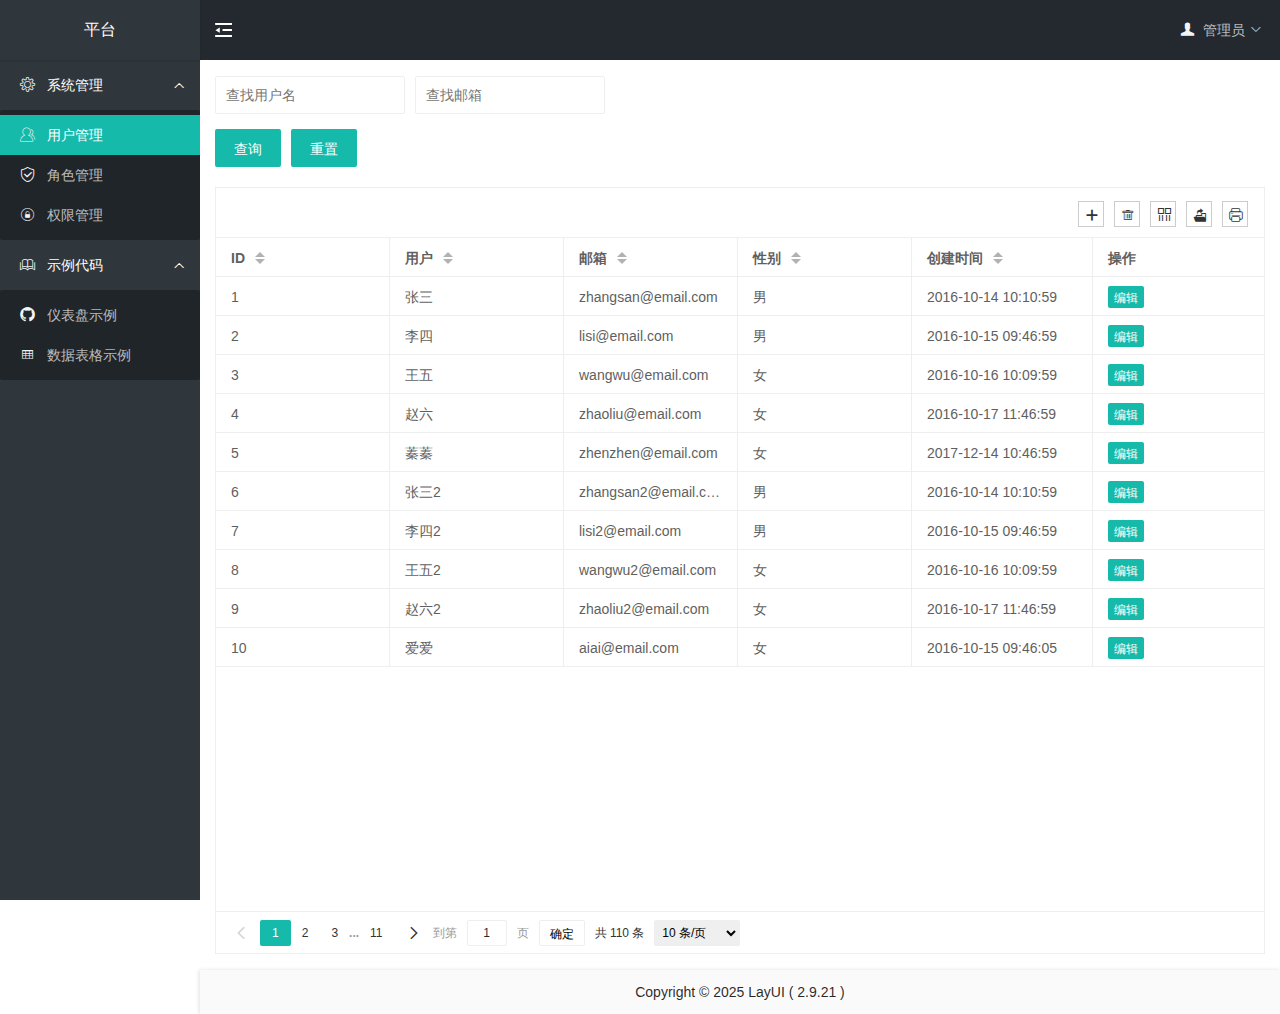
==== index.html @ a8558049 "new file:   .gitignore 	new file:   css/index.css 	new file:   data/datatable.json 	new file:   data" ====
<!DOCTYPE html>
<html lang="zh">

<head>
    <meta charset="utf-8" />
    <meta name="viewport" content="width=device-width, initial-scale=1" />
    <meta http-equiv="X-UA-Compatible" content="IE=edge,chrome=1" />
    <meta name="renderer" content="webkit" />
    <title>平台</title>

    <link href="lib/layui/css/layui.css" rel="stylesheet" />
    <script src="lib/layui/layui.js"></script>

    <!-- 让 IE8/9 支持媒体查询，从而兼容栅格 -->
    <!--[if lt IE 9]>
    <script src="lib/html5shiv.min.js"></script>
    <script src="lib/respond.min.js"></script>
    <![endif]-->

    <link href="css/index.css" rel="stylesheet" />
</head>

<body>
    <div class="layui-layout layui-layout-admin">
        <div class="layui-header">
            <div class="layui-logo layui-hide-xs layui-bg-black">平台</div>
            <ul class="layui-nav layui-layout-left">
                <li class="layui-nav-item layui-show-xs-inline-block css_cursor-pointer" lay-on="dom_leftMenuCollapse">
                    <i class="layui-icon layui-icon-shrink-right" style="font-size: large;" title="折叠菜单"></i>
                </li>
            </ul>
            <ul class="layui-nav layui-layout-right">
                <li class="layui-nav-item layui-hide layui-show-sm-inline-block">
                    <a href="javascript:;"><i class="layui-icon layui-icon-friends css_menu-icon"></i>管理员</a>
                    <dl class="layui-nav-child">
                        <dd><a href="#/logout">登出</a></dd>
                    </dl>
                </li>
            </ul>
        </div>

        <div class="layui-side layui-bg-black">
            <div class="layui-side-scroll">
                <ul class="layui-nav layui-nav-tree" lay-filter="dom_leftMenu">
                </ul>
            </div>
        </div>

        <div class="layui-body">
            <div class="css_body-content"></div>
            <div class="css_body-footer"></div>
        </div>
    </div>

    <script>
        layui.config({
            version: '3.0.0', // 用于更新模块缓存
            base: 'modules/' // 设定扩展模块的所在目录
        });

        layui.use('index');//使用index模块
    </script>
</body>

</html>
---- lib/layui/css/layui.css ----
blockquote,body,button,dd,div,dl,dt,form,h1,h2,h3,h4,h5,h6,input,li,ol,p,pre,td,textarea,th,ul{margin:0;padding:0;-webkit-tap-highlight-color:rgba(0,0,0,0)}a:active,a:hover{outline:0}img{display:inline-block;border:none;vertical-align:middle}li{list-style:none}table{border-collapse:collapse;border-spacing:0}h1,h2,h3,h4,h5,h6{font-weight:700}h5,h6{font-size:100%}button,input,select,textarea{font-size:100%}button,input,optgroup,option,select,textarea{font-family:inherit;font-size:inherit;font-style:inherit;font-weight:inherit;outline:0}pre{white-space:pre-wrap;white-space:-moz-pre-wrap;white-space:-pre-wrap;white-space:-o-pre-wrap;word-wrap:break-word}body{line-height:1.6;color:#333;color:rgba(0,0,0,.85);font:14px Helvetica Neue,Helvetica,PingFang SC,Tahoma,Arial,sans-serif}hr{height:0;line-height:0;margin:10px 0;padding:0;border:none;border-bottom:1px solid #eee;clear:both;overflow:hidden;background:0 0}a{color:#333;text-decoration:none}a:hover{color:#777}a cite{font-style:normal;*cursor:pointer}.layui-border-box,.layui-border-box *{box-sizing:border-box}.layui-box,.layui-box *{box-sizing:content-box}.layui-clear{clear:both;*zoom:1}.layui-clear:after{content:'\20';clear:both;*zoom:1;display:block;height:0}.layui-clear-space{word-spacing:-5px}.layui-inline{position:relative;display:inline-block;*display:inline;*zoom:1;vertical-align:middle}.layui-edge{position:relative;display:inline-block;vertical-align:middle;width:0;height:0;border-width:6px;border-style:dashed;border-color:transparent;overflow:hidden}.layui-edge-top{top:-4px;border-bottom-color:#999;border-bottom-style:solid}.layui-edge-right{border-left-color:#999;border-left-style:solid}.layui-edge-bottom{top:2px;border-top-color:#999;border-top-style:solid}.layui-edge-left{border-right-color:#999;border-right-style:solid}.layui-elip{text-overflow:ellipsis;overflow:hidden;white-space:nowrap}.layui-disabled,.layui-icon,.layui-unselect{-moz-user-select:none;-webkit-user-select:none;-ms-user-select:none}.layui-disabled,.layui-disabled:hover{color:#d2d2d2!important;cursor:not-allowed!important}.layui-circle{border-radius:100%}.layui-show{display:block!important}.layui-hide{display:none!important}.layui-show-v{visibility:visible!important}.layui-hide-v{visibility:hidden!important}@font-face{font-family:layui-icon;src:url(../font/iconfont.eot?v=282);src:url(../font/iconfont.eot?v=282#iefix) format('embedded-opentype'),url(../font/iconfont.woff2?v=282) format('woff2'),url(../font/iconfont.woff?v=282) format('woff'),url(../font/iconfont.ttf?v=282) format('truetype'),url(../font/iconfont.svg?v=282#layui-icon) format('svg')}.layui-icon{font-family:layui-icon!important;font-size:16px;font-style:normal;-webkit-font-smoothing:antialiased;-moz-osx-font-smoothing:grayscale}.layui-icon-leaf:before{content:"\e701"}.layui-icon-folder:before{content:"\eabe"}.layui-icon-folder-open:before{content:"\eac1"}.layui-icon-gitee:before{content:"\e69b"}.layui-icon-github:before{content:"\e6a7"}.layui-icon-disabled:before{content:"\e6cc"}.layui-icon-moon:before{content:"\e6c2"}.layui-icon-error:before{content:"\e693"}.layui-icon-success:before{content:"\e697"}.layui-icon-question:before{content:"\e699"}.layui-icon-lock:before{content:"\e69a"}.layui-icon-eye:before{content:"\e695"}.layui-icon-eye-invisible:before{content:"\e696"}.layui-icon-backspace:before{content:"\e694"}.layui-icon-tips-fill:before{content:"\eb2e"}.layui-icon-test:before{content:"\e692"}.layui-icon-clear:before{content:"\e788"}.layui-icon-heart-fill:before{content:"\e68f"}.layui-icon-light:before{content:"\e748"}.layui-icon-music:before{content:"\e690"}.layui-icon-time:before{content:"\e68d"}.layui-icon-ie:before{content:"\e7bb"}.layui-icon-firefox:before{content:"\e686"}.layui-icon-at:before{content:"\e687"}.layui-icon-bluetooth:before{content:"\e689"}.layui-icon-chrome:before{content:"\e68a"}.layui-icon-edge:before{content:"\e68b"}.layui-icon-heart:before{content:"\e68c"}.layui-icon-key:before{content:"\e683"}.layui-icon-android:before{content:"\e684"}.layui-icon-mike:before{content:"\e6dc"}.layui-icon-mute:before{content:"\e685"}.layui-icon-gift:before{content:"\e627"}.layui-icon-windows:before{content:"\e67f"}.layui-icon-ios:before{content:"\e680"}.layui-icon-logout:before{content:"\e682"}.layui-icon-wifi:before{content:"\e7e0"}.layui-icon-rss:before{content:"\e808"}.layui-icon-email:before{content:"\e618"}.layui-icon-reduce-circle:before{content:"\e616"}.layui-icon-transfer:before{content:"\e691"}.layui-icon-service:before{content:"\e626"}.layui-icon-addition:before{content:"\e624"}.layui-icon-subtraction:before{content:"\e67e"}.layui-icon-slider:before{content:"\e714"}.layui-icon-print:before{content:"\e66d"}.layui-icon-export:before{content:"\e67d"}.layui-icon-cols:before{content:"\e610"}.layui-icon-screen-full:before{content:"\e622"}.layui-icon-screen-restore:before{content:"\e758"}.layui-icon-rate-half:before{content:"\e6c9"}.layui-icon-rate-solid:before{content:"\e67a"}.layui-icon-rate:before{content:"\e67b"}.layui-icon-cellphone:before{content:"\e678"}.layui-icon-vercode:before{content:"\e679"}.layui-icon-login-weibo:before{content:"\e675"}.layui-icon-login-qq:before{content:"\e676"}.layui-icon-login-wechat:before{content:"\e677"}.layui-icon-username:before{content:"\e66f"}.layui-icon-password:before{content:"\e673"}.layui-icon-refresh-3:before{content:"\e9aa"}.layui-icon-auz:before{content:"\e672"}.layui-icon-shrink-right:before{content:"\e668"}.layui-icon-spread-left:before{content:"\e66b"}.layui-icon-snowflake:before{content:"\e6b1"}.layui-icon-tips:before{content:"\e702"}.layui-icon-note:before{content:"\e66e"}.layui-icon-senior:before{content:"\e674"}.layui-icon-refresh-1:before{content:"\e666"}.layui-icon-refresh:before{content:"\e669"}.layui-icon-flag:before{content:"\e66c"}.layui-icon-theme:before{content:"\e66a"}.layui-icon-notice:before{content:"\e667"}.layui-icon-console:before{content:"\e665"}.layui-icon-website:before{content:"\e7ae"}.layui-icon-face-surprised:before{content:"\e664"}.layui-icon-set:before{content:"\e716"}.layui-icon-template:before{content:"\e663"}.layui-icon-app:before{content:"\e653"}.layui-icon-template-1:before{content:"\e656"}.layui-icon-home:before{content:"\e68e"}.layui-icon-female:before{content:"\e661"}.layui-icon-male:before{content:"\e662"}.layui-icon-tread:before{content:"\e6c5"}.layui-icon-praise:before{content:"\e6c6"}.layui-icon-rmb:before{content:"\e65e"}.layui-icon-more:before{content:"\e65f"}.layui-icon-camera:before{content:"\e660"}.layui-icon-cart-simple:before{content:"\e698"}.layui-icon-face-cry:before{content:"\e69c"}.layui-icon-face-smile:before{content:"\e6af"}.layui-icon-survey:before{content:"\e6b2"}.layui-icon-read:before{content:"\e705"}.layui-icon-location:before{content:"\e715"}.layui-icon-dollar:before{content:"\e659"}.layui-icon-diamond:before{content:"\e735"}.layui-icon-return:before{content:"\e65c"}.layui-icon-camera-fill:before{content:"\e65d"}.layui-icon-fire:before{content:"\e756"}.layui-icon-more-vertical:before{content:"\e671"}.layui-icon-cart:before{content:"\e657"}.layui-icon-star-fill:before{content:"\e658"}.layui-icon-prev:before{content:"\e65a"}.layui-icon-next:before{content:"\e65b"}.layui-icon-upload:before{content:"\e67c"}.layui-icon-upload-drag:before{content:"\e681"}.layui-icon-user:before{content:"\e770"}.layui-icon-file-b:before{content:"\e655"}.layui-icon-component:before{content:"\e857"}.layui-icon-find-fill:before{content:"\e670"}.layui-icon-loading:before{content:"\e63d"}.layui-icon-loading-1:before{content:"\e63e"}.layui-icon-add-1:before{content:"\e654"}.layui-icon-pause:before{content:"\e651"}.layui-icon-play:before{content:"\e652"}.layui-icon-video:before{content:"\e6ed"}.layui-icon-headset:before{content:"\e6fc"}.layui-icon-voice:before{content:"\e688"}.layui-icon-speaker:before{content:"\e645"}.layui-icon-fonts-del:before{content:"\e64f"}.layui-icon-fonts-html:before{content:"\e64b"}.layui-icon-fonts-code:before{content:"\e64e"}.layui-icon-fonts-strong:before{content:"\e62b"}.layui-icon-unlink:before{content:"\e64d"}.layui-icon-picture:before{content:"\e64a"}.layui-icon-link:before{content:"\e64c"}.layui-icon-face-smile-b:before{content:"\e650"}.layui-icon-align-center:before{content:"\e647"}.layui-icon-align-right:before{content:"\e648"}.layui-icon-align-left:before{content:"\e649"}.layui-icon-fonts-u:before{content:"\e646"}.layui-icon-fonts-i:before{content:"\e644"}.layui-icon-tabs:before{content:"\e62a"}.layui-icon-circle:before{content:"\e63f"}.layui-icon-radio:before{content:"\e643"}.layui-icon-share:before{content:"\e641"}.layui-icon-edit:before{content:"\e642"}.layui-icon-delete:before{content:"\e640"}.layui-icon-engine:before{content:"\e628"}.layui-icon-chart-screen:before{content:"\e629"}.layui-icon-chart:before{content:"\e62c"}.layui-icon-table:before{content:"\e62d"}.layui-icon-tree:before{content:"\e62e"}.layui-icon-upload-circle:before{content:"\e62f"}.layui-icon-templeate-1:before{content:"\e630"}.layui-icon-util:before{content:"\e631"}.layui-icon-layouts:before{content:"\e632"}.layui-icon-prev-circle:before{content:"\e633"}.layui-icon-carousel:before{content:"\e634"}.layui-icon-code-circle:before{content:"\e635"}.layui-icon-water:before{content:"\e636"}.layui-icon-date:before{content:"\e637"}.layui-icon-layer:before{content:"\e638"}.layui-icon-fonts-clear:before{content:"\e639"}.layui-icon-dialogue:before{content:"\e63a"}.layui-icon-cellphone-fine:before{content:"\e63b"}.layui-icon-form:before{content:"\e63c"}.layui-icon-file:before{content:"\e621"}.layui-icon-triangle-r:before{content:"\e623"}.layui-icon-triangle-d:before{content:"\e625"}.layui-icon-set-sm:before{content:"\e620"}.layui-icon-add-circle:before{content:"\e61f"}.layui-icon-layim-download:before{content:"\e61e"}.layui-icon-layim-uploadfile:before{content:"\e61d"}.layui-icon-404:before{content:"\e61c"}.layui-icon-about:before{content:"\e60b"}.layui-icon-layim-theme:before{content:"\e61b"}.layui-icon-down:before{content:"\e61a"}.layui-icon-up:before{content:"\e619"}.layui-icon-circle-dot:before{content:"\e617"}.layui-icon-set-fill:before{content:"\e614"}.layui-icon-search:before{content:"\e615"}.layui-icon-friends:before{content:"\e612"}.layui-icon-group:before{content:"\e613"}.layui-icon-reply-fill:before{content:"\e611"}.layui-icon-menu-fill:before{content:"\e60f"}.layui-icon-face-smile-fine:before{content:"\e60c"}.layui-icon-picture-fine:before{content:"\e60d"}.layui-icon-log:before{content:"\e60e"}.layui-icon-list:before{content:"\e60a"}.layui-icon-release:before{content:"\e609"}.layui-icon-add-circle-fine:before{content:"\e608"}.layui-icon-ok:before{content:"\e605"}.layui-icon-help:before{content:"\e607"}.layui-icon-chat:before{content:"\e606"}.layui-icon-top:before{content:"\e604"}.layui-icon-right:before{content:"\e602"}.layui-icon-left:before{content:"\e603"}.layui-icon-star:before{content:"\e600"}.layui-icon-download-circle:before{content:"\e601"}.layui-icon-close:before{content:"\1006"}.layui-icon-close-fill:before{content:"\1007"}.layui-icon-ok-circle:before{content:"\1005"}.layui-main{position:relative;width:1160px;margin:0 auto}.layui-header{position:relative;z-index:1000;height:60px}.layui-header a:hover{transition:all .5s;-webkit-transition:all .5s}.layui-side{position:fixed;left:0;top:0;bottom:0;z-index:999;width:200px;overflow-x:hidden}.layui-side-scroll{position:relative;width:220px;height:100%;overflow-x:hidden}.layui-body{position:relative;left:200px;right:0;top:0;bottom:0;width:auto;box-sizing:border-box}.layui-layout-body{overflow-x:hidden}.layui-layout-admin .layui-header{position:fixed;top:0;left:0;right:0;background-color:#23292e}.layui-layout-admin .layui-side{top:60px;width:200px;overflow-x:hidden}.layui-layout-admin .layui-body{position:absolute;top:60px;padding-bottom:44px}.layui-layout-admin .layui-main{width:auto;margin:0 15px}.layui-layout-admin .layui-footer{position:fixed;left:200px;right:0;bottom:0;z-index:990;height:44px;line-height:44px;padding:0 15px;box-shadow:-1px 0 4px rgb(0 0 0 / 12%);background-color:#fafafa}.layui-layout-admin .layui-logo{position:absolute;left:0;top:0;width:200px;height:100%;line-height:60px;text-align:center;color:#16baaa;font-size:16px;box-shadow:0 1px 2px 0 rgb(0 0 0 / 15%)}.layui-layout-admin .layui-header .layui-nav{background:0 0}.layui-layout-left{position:absolute!important;left:200px;top:0}.layui-layout-right{position:absolute!important;right:0;top:0}.layui-container{position:relative;margin:0 auto;box-sizing:border-box}.layui-fluid{position:relative;margin:0 auto;padding:0 15px}.layui-row:after,.layui-row:before{content:"";display:block;clear:both}.layui-col-lg1,.layui-col-lg10,.layui-col-lg11,.layui-col-lg12,.layui-col-lg2,.layui-col-lg3,.layui-col-lg4,.layui-col-lg5,.layui-col-lg6,.layui-col-lg7,.layui-col-lg8,.layui-col-lg9,.layui-col-md1,.layui-col-md10,.layui-col-md11,.layui-col-md12,.layui-col-md2,.layui-col-md3,.layui-col-md4,.layui-col-md5,.layui-col-md6,.layui-col-md7,.layui-col-md8,.layui-col-md9,.layui-col-sm1,.layui-col-sm10,.layui-col-sm11,.layui-col-sm12,.layui-col-sm2,.layui-col-sm3,.layui-col-sm4,.layui-col-sm5,.layui-col-sm6,.layui-col-sm7,.layui-col-sm8,.layui-col-sm9,.layui-col-xl1,.layui-col-xl10,.layui-col-xl11,.layui-col-xl12,.layui-col-xl2,.layui-col-xl3,.layui-col-xl4,.layui-col-xl5,.layui-col-xl6,.layui-col-xl7,.layui-col-xl8,.layui-col-xl9,.layui-col-xs1,.layui-col-xs10,.layui-col-xs11,.layui-col-xs12,.layui-col-xs2,.layui-col-xs3,.layui-col-xs4,.layui-col-xs5,.layui-col-xs6,.layui-col-xs7,.layui-col-xs8,.layui-col-xs9{position:relative;display:block;box-sizing:border-box}.layui-col-xs1,.layui-col-xs10,.layui-col-xs11,.layui-col-xs12,.layui-col-xs2,.layui-col-xs3,.layui-col-xs4,.layui-col-xs5,.layui-col-xs6,.layui-col-xs7,.layui-col-xs8,.layui-col-xs9{float:left}.layui-col-xs1{width:8.33333333%}.layui-col-xs2{width:16.66666667%}.layui-col-xs3{width:25%}.layui-col-xs4{width:33.33333333%}.layui-col-xs5{width:41.66666667%}.layui-col-xs6{width:50%}.layui-col-xs7{width:58.33333333%}.layui-col-xs8{width:66.66666667%}.layui-col-xs9{width:75%}.layui-col-xs10{width:83.33333333%}.layui-col-xs11{width:91.66666667%}.layui-col-xs12{width:100%}.layui-col-xs-offset1{margin-left:8.33333333%}.layui-col-xs-offset2{margin-left:16.66666667%}.layui-col-xs-offset3{margin-left:25%}.layui-col-xs-offset4{margin-left:33.33333333%}.layui-col-xs-offset5{margin-left:41.66666667%}.layui-col-xs-offset6{margin-left:50%}.layui-col-xs-offset7{margin-left:58.33333333%}.layui-col-xs-offset8{margin-left:66.66666667%}.layui-col-xs-offset9{margin-left:75%}.layui-col-xs-offset10{margin-left:83.33333333%}.layui-col-xs-offset11{margin-left:91.66666667%}.layui-col-xs-offset12{margin-left:100%}@media screen and (max-width:767.98px){.layui-container{padding:0 15px}.layui-hide-xs{display:none!important}.layui-show-xs-block{display:block!important}.layui-show-xs-inline{display:inline!important}.layui-show-xs-inline-block{display:inline-block!important}}@media screen and (min-width:768px){.layui-container{width:720px}.layui-hide-sm{display:none!important}.layui-show-sm-block{display:block!important}.layui-show-sm-inline{display:inline!important}.layui-show-sm-inline-block{display:inline-block!important}.layui-col-sm1,.layui-col-sm10,.layui-col-sm11,.layui-col-sm12,.layui-col-sm2,.layui-col-sm3,.layui-col-sm4,.layui-col-sm5,.layui-col-sm6,.layui-col-sm7,.layui-col-sm8,.layui-col-sm9{float:left}.layui-col-sm1{width:8.33333333%}.layui-col-sm2{width:16.66666667%}.layui-col-sm3{width:25%}.layui-col-sm4{width:33.33333333%}.layui-col-sm5{width:41.66666667%}.layui-col-sm6{width:50%}.layui-col-sm7{width:58.33333333%}.layui-col-sm8{width:66.66666667%}.layui-col-sm9{width:75%}.layui-col-sm10{width:83.33333333%}.layui-col-sm11{width:91.66666667%}.layui-col-sm12{width:100%}.layui-col-sm-offset1{margin-left:8.33333333%}.layui-col-sm-offset2{margin-left:16.66666667%}.layui-col-sm-offset3{margin-left:25%}.layui-col-sm-offset4{margin-left:33.33333333%}.layui-col-sm-offset5{margin-left:41.66666667%}.layui-col-sm-offset6{margin-left:50%}.layui-col-sm-offset7{margin-left:58.33333333%}.layui-col-sm-offset8{margin-left:66.66666667%}.layui-col-sm-offset9{margin-left:75%}.layui-col-sm-offset10{margin-left:83.33333333%}.layui-col-sm-offset11{margin-left:91.66666667%}.layui-col-sm-offset12{margin-left:100%}}@media screen and (min-width:992px){.layui-container{width:960px}.layui-hide-md{display:none!important}.layui-show-md-block{display:block!important}.layui-show-md-inline{display:inline!important}.layui-show-md-inline-block{display:inline-block!important}.layui-col-md1,.layui-col-md10,.layui-col-md11,.layui-col-md12,.layui-col-md2,.layui-col-md3,.layui-col-md4,.layui-col-md5,.layui-col-md6,.layui-col-md7,.layui-col-md8,.layui-col-md9{float:left}.layui-col-md1{width:8.33333333%}.layui-col-md2{width:16.66666667%}.layui-col-md3{width:25%}.layui-col-md4{width:33.33333333%}.layui-col-md5{width:41.66666667%}.layui-col-md6{width:50%}.layui-col-md7{width:58.33333333%}.layui-col-md8{width:66.66666667%}.layui-col-md9{width:75%}.layui-col-md10{width:83.33333333%}.layui-col-md11{width:91.66666667%}.layui-col-md12{width:100%}.layui-col-md-offset1{margin-left:8.33333333%}.layui-col-md-offset2{margin-left:16.66666667%}.layui-col-md-offset3{margin-left:25%}.layui-col-md-offset4{margin-left:33.33333333%}.layui-col-md-offset5{margin-left:41.66666667%}.layui-col-md-offset6{margin-left:50%}.layui-col-md-offset7{margin-left:58.33333333%}.layui-col-md-offset8{margin-left:66.66666667%}.layui-col-md-offset9{margin-left:75%}.layui-col-md-offset10{margin-left:83.33333333%}.layui-col-md-offset11{margin-left:91.66666667%}.layui-col-md-offset12{margin-left:100%}}@media screen and (min-width:1200px){.layui-container{width:1150px}.layui-hide-lg{display:none!important}.layui-show-lg-block{display:block!important}.layui-show-lg-inline{display:inline!important}.layui-show-lg-inline-block{display:inline-block!important}.layui-col-lg1,.layui-col-lg10,.layui-col-lg11,.layui-col-lg12,.layui-col-lg2,.layui-col-lg3,.layui-col-lg4,.layui-col-lg5,.layui-col-lg6,.layui-col-lg7,.layui-col-lg8,.layui-col-lg9{float:left}.layui-col-lg1{width:8.33333333%}.layui-col-lg2{width:16.66666667%}.layui-col-lg3{width:25%}.layui-col-lg4{width:33.33333333%}.layui-col-lg5{width:41.66666667%}.layui-col-lg6{width:50%}.layui-col-lg7{width:58.33333333%}.layui-col-lg8{width:66.66666667%}.layui-col-lg9{width:75%}.layui-col-lg10{width:83.33333333%}.layui-col-lg11{width:91.66666667%}.layui-col-lg12{width:100%}.layui-col-lg-offset1{margin-left:8.33333333%}.layui-col-lg-offset2{margin-left:16.66666667%}.layui-col-lg-offset3{margin-left:25%}.layui-col-lg-offset4{margin-left:33.33333333%}.layui-col-lg-offset5{margin-left:41.66666667%}.layui-col-lg-offset6{margin-left:50%}.layui-col-lg-offset7{margin-left:58.33333333%}.layui-col-lg-offset8{margin-left:66.66666667%}.layui-col-lg-offset9{margin-left:75%}.layui-col-lg-offset10{margin-left:83.33333333%}.layui-col-lg-offset11{margin-left:91.66666667%}.layui-col-lg-offset12{margin-left:100%}}@media screen and (min-width:1400px){.layui-container{width:1330px}.layui-hide-xl{display:none!important}.layui-show-xl-block{display:block!important}.layui-show-xl-inline{display:inline!important}.layui-show-xl-inline-block{display:inline-block!important}.layui-col-xl1,.layui-col-xl10,.layui-col-xl11,.layui-col-xl12,.layui-col-xl2,.layui-col-xl3,.layui-col-xl4,.layui-col-xl5,.layui-col-xl6,.layui-col-xl7,.layui-col-xl8,.layui-col-xl9{float:left}.layui-col-xl1{width:8.33333333%}.layui-col-xl2{width:16.66666667%}.layui-col-xl3{width:25%}.layui-col-xl4{width:33.33333333%}.layui-col-xl5{width:41.66666667%}.layui-col-xl6{width:50%}.layui-col-xl7{width:58.33333333%}.layui-col-xl8{width:66.66666667%}.layui-col-xl9{width:75%}.layui-col-xl10{width:83.33333333%}.layui-col-xl11{width:91.66666667%}.layui-col-xl12{width:100%}.layui-col-xl-offset1{margin-left:8.33333333%}.layui-col-xl-offset2{margin-left:16.66666667%}.layui-col-xl-offset3{margin-left:25%}.layui-col-xl-offset4{margin-left:33.33333333%}.layui-col-xl-offset5{margin-left:41.66666667%}.layui-col-xl-offset6{margin-left:50%}.layui-col-xl-offset7{margin-left:58.33333333%}.layui-col-xl-offset8{margin-left:66.66666667%}.layui-col-xl-offset9{margin-left:75%}.layui-col-xl-offset10{margin-left:83.33333333%}.layui-col-xl-offset11{margin-left:91.66666667%}.layui-col-xl-offset12{margin-left:100%}}.layui-col-space1{margin:-.5px}.layui-col-space1>*{padding:.5px}.layui-col-space2{margin:-1px}.layui-col-space2>*{padding:1px}.layui-col-space4{margin:-2px}.layui-col-space4>*{padding:2px}.layui-col-space5{margin:-2.5px}.layui-col-space5>*{padding:2.5px}.layui-col-space6{margin:-3px}.layui-col-space6>*{padding:3px}.layui-col-space8{margin:-4px}.layui-col-space8>*{padding:4px}.layui-col-space10{margin:-5px}.layui-col-space10>*{padding:5px}.layui-col-space12{margin:-6px}.layui-col-space12>*{padding:6px}.layui-col-space14{margin:-7px}.layui-col-space14>*{padding:7px}.layui-col-space15{margin:-7.5px}.layui-col-space15>*{padding:7.5px}.layui-col-space16{margin:-8px}.layui-col-space16>*{padding:8px}.layui-col-space18{margin:-9px}.layui-col-space18>*{padding:9px}.layui-col-space20{margin:-10px}.layui-col-space20>*{padding:10px}.layui-col-space22{margin:-11px}.layui-col-space22>*{padding:11px}.layui-col-space24{margin:-12px}.layui-col-space24>*{padding:12px}.layui-col-space25{margin:-12.5px}.layui-col-space25>*{padding:12.5px}.layui-col-space26{margin:-13px}.layui-col-space26>*{padding:13px}.layui-col-space28{margin:-14px}.layui-col-space28>*{padding:14px}.layui-col-space30{margin:-15px}.layui-col-space30>*{padding:15px}.layui-col-space32{margin:-16px}.layui-col-space32>*{padding:16px}.layui-padding-1{padding:4px!important}.layui-padding-2{padding:8px!important}.layui-padding-3{padding:16px!important}.layui-padding-4{padding:32px!important}.layui-padding-5{padding:48px!important}.layui-margin-1{margin:4px!important}.layui-margin-2{margin:8px!important}.layui-margin-3{margin:16px!important}.layui-margin-4{margin:32px!important}.layui-margin-5{margin:48px!important}.layui-btn,.layui-input,.layui-select,.layui-textarea,.layui-upload-button{outline:0;-webkit-appearance:none;transition:all .3s;-webkit-transition:all .3s;box-sizing:border-box}.layui-elem-quote{margin-bottom:10px;padding:15px;line-height:1.8;border-left:5px solid #16b777;border-radius:0 2px 2px 0;background-color:#fafafa}.layui-quote-nm{border-style:solid;border-width:1px;border-left-width:5px;background:0 0}.layui-elem-field{margin-bottom:10px;padding:0;border-width:1px;border-style:solid}.layui-elem-field legend{margin-left:20px;padding:0 10px;font-size:20px}.layui-field-title{margin:16px 0;border-width:0;border-top-width:1px}.layui-field-box{padding:15px}.layui-field-title .layui-field-box{padding:10px 0}.layui-progress{position:relative;height:6px;border-radius:20px;background-color:#eee}.layui-progress-bar{position:absolute;left:0;top:0;width:0;max-width:100%;height:6px;border-radius:20px;text-align:right;background-color:#16b777;transition:all .3s;-webkit-transition:all .3s}.layui-progress-big,.layui-progress-big .layui-progress-bar{height:18px;line-height:18px}.layui-progress-text{position:relative;top:-20px;line-height:18px;font-size:12px;color:#5f5f5f}.layui-progress-big .layui-progress-text{position:static;padding:0 10px;color:#fff}.layui-collapse{border-width:1px;border-style:solid;border-radius:2px}.layui-colla-content,.layui-colla-item{border-top-width:1px;border-top-style:solid}.layui-colla-item:first-child{border-top:none}.layui-colla-title{position:relative;height:42px;line-height:42px;padding:0 15px 0 35px;color:#333;background-color:#fafafa;cursor:pointer;font-size:14px;overflow:hidden}.layui-colla-content{display:none;padding:10px 15px;line-height:1.6;color:#5f5f5f}.layui-colla-icon{position:absolute;left:15px;top:0;font-size:14px}.layui-card{margin-bottom:15px;border-radius:2px;background-color:#fff;box-shadow:0 1px 2px 0 rgba(0,0,0,.05)}.layui-card:last-child{margin-bottom:0}.layui-card-header{position:relative;height:42px;line-height:42px;padding:0 15px;border-bottom:1px solid #f8f8f8;color:#333;border-radius:2px 2px 0 0;font-size:14px}.layui-card-body{position:relative;padding:10px 15px;line-height:24px}.layui-card-body[pad15]{padding:15px}.layui-card-body[pad20]{padding:20px}.layui-card-body .layui-table{margin:5px 0}.layui-card .layui-tab{margin:0}.layui-panel{position:relative;border-width:1px;border-style:solid;border-radius:2px;box-shadow:1px 1px 4px rgb(0 0 0 / 8%);background-color:#fff;color:#5f5f5f}.layui-panel-window{position:relative;padding:15px;border-radius:0;border-top:5px solid #eee;background-color:#fff}.layui-auxiliar-moving{position:fixed;left:0;right:0;top:0;bottom:0;width:100%;height:100%;background:0 0;z-index:9999999999;-moz-user-select:none;-webkit-user-select:none;-ms-user-select:none;user-select:none}.layui-scrollbar-hide{overflow:hidden!important}.layui-bg-red{background-color:#ff5722!important;color:#fff!important}.layui-bg-orange{background-color:#ffb800!important;color:#fff!important}.layui-bg-green{background-color:#16baaa!important;color:#fff!important}.layui-bg-cyan{background-color:#2f4056!important;color:#fff!important}.layui-bg-blue{background-color:#1e9fff!important;color:#fff!important}.layui-bg-purple{background-color:#a233c6!important;color:#fff!important}.layui-bg-black{background-color:#2f363c!important;color:#fff!important}.layui-bg-gray{background-color:#fafafa!important;color:#5f5f5f!important}.layui-badge-rim,.layui-border,.layui-colla-content,.layui-colla-item,.layui-collapse,.layui-elem-field,.layui-form-pane .layui-form-item[pane],.layui-form-pane .layui-form-label,.layui-input,.layui-input-split,.layui-panel,.layui-quote-nm,.layui-select,.layui-tab-bar,.layui-tab-card,.layui-tab-title,.layui-tab-title .layui-this:after,.layui-textarea{border-color:#eee}.layui-border{border-width:1px;border-style:solid;color:#5f5f5f!important}.layui-border-red{border-width:1px;border-style:solid;border-color:#ff5722!important;color:#ff5722!important}.layui-border-orange{border-width:1px;border-style:solid;border-color:#ffb800!important;color:#ffb800!important}.layui-border-green{border-width:1px;border-style:solid;border-color:#16baaa!important;color:#16baaa!important}.layui-border-cyan{border-width:1px;border-style:solid;border-color:#2f4056!important;color:#2f4056!important}.layui-border-blue{border-width:1px;border-style:solid;border-color:#1e9fff!important;color:#1e9fff!important}.layui-border-purple{border-width:1px;border-style:solid;border-color:#a233c6!important;color:#a233c6!important}.layui-border-black{border-width:1px;border-style:solid;border-color:#2f363c!important;color:#2f363c!important}hr.layui-border-black,hr.layui-border-blue,hr.layui-border-cyan,hr.layui-border-green,hr.layui-border-orange,hr.layui-border-purple,hr.layui-border-red{border-width:0 0 1px}.layui-timeline-item:before{background-color:#eee}.layui-text{line-height:1.8;font-size:14px}.layui-text h1{margin:32px 0;font-size:32px}.layui-text h2{margin:24px 0;font-size:24px}.layui-text h3{margin:16px 0;font-size:18px}.layui-text h4{margin:11px 0;font-size:16px}.layui-text h5{margin:11px 0;font-size:14px}.layui-text h6{margin:11px 0;font-size:13px}.layui-text ol,.layui-text ul{padding-left:15px}.layui-text ul li{margin-top:5px;list-style-type:disc}.layui-text ol li{margin-top:5px;list-style-type:decimal}.layui-text-em,.layui-word-aux{color:#999!important;padding-left:5px!important;padding-right:5px!important}.layui-text p{margin:15px 0}.layui-text p:first-child{margin-top:0}.layui-text p:last-child{margin-bottom:0}.layui-text a:not(.layui-btn){color:#01aaed}.layui-text a:not(.layui-btn):hover{text-decoration:underline}.layui-text blockquote:not(.layui-elem-quote){margin:15px 0;padding:5px 15px;border-left:5px solid #eee}.layui-text pre>code:not(.layui-code){display:block;padding:15px;font-family:"Courier New",Consolas,"Lucida Console"}.layui-font-12{font-size:12px!important}.layui-font-13{font-size:13px!important}.layui-font-14{font-size:14px!important}.layui-font-16{font-size:16px!important}.layui-font-18{font-size:18px!important}.layui-font-20{font-size:20px!important}.layui-font-22{font-size:22px!important}.layui-font-24{font-size:24px!important}.layui-font-26{font-size:26px!important}.layui-font-28{font-size:28px!important}.layui-font-30{font-size:30px!important}.layui-font-32{font-size:32px!important}.layui-font-red{color:#ff5722!important}.layui-font-orange{color:#ffb800!important}.layui-font-green{color:#16baaa!important}.layui-font-cyan{color:#2f4056!important}.layui-font-blue{color:#01aaed!important}.layui-font-purple{color:#a233c6!important}.layui-font-black{color:#000!important}.layui-font-gray{color:#c2c2c2!important}.layui-btn{display:inline-block;vertical-align:middle;height:38px;line-height:38px;border:1px solid transparent;padding:0 18px;background-color:#16baaa;color:#fff;white-space:nowrap;text-align:center;font-size:14px;border-radius:2px;cursor:pointer;-moz-user-select:none;-webkit-user-select:none;-ms-user-select:none}.layui-btn:hover{opacity:.8;filter:alpha(opacity=80);color:#fff}.layui-btn:active{opacity:1;filter:alpha(opacity=100)}.layui-btn+.layui-btn{margin-left:10px}.layui-btn-container{word-spacing:-5px}.layui-btn-container .layui-btn{margin-right:10px;margin-bottom:10px;word-spacing:normal}.layui-btn-container .layui-btn+.layui-btn{margin-left:0}.layui-table .layui-btn-container .layui-btn{margin-bottom:9px}.layui-btn-radius{border-radius:100px}.layui-btn .layui-icon{padding:0 2px;vertical-align:middle\0;vertical-align:bottom}.layui-btn-primary{border-color:#d2d2d2;background:0 0;color:#5f5f5f}.layui-btn-primary:hover{border-color:#16baaa;color:#333}.layui-btn-normal{background-color:#1e9fff}.layui-btn-warm{background-color:#ffb800}.layui-btn-danger{background-color:#ff5722}.layui-btn-checked{background-color:#16b777}.layui-btn-disabled,.layui-btn-disabled:active,.layui-btn-disabled:hover{border-color:#eee!important;background-color:#fbfbfb!important;color:#d2d2d2!important;cursor:not-allowed!important;opacity:1}.layui-btn-lg{height:44px;line-height:44px;padding:0 25px;font-size:16px}.layui-btn-sm{height:30px;line-height:30px;padding:0 10px;font-size:12px}.layui-btn-xs{height:22px;line-height:22px;padding:0 5px;font-size:12px}.layui-btn-xs i{font-size:12px!important}.layui-btn-group{display:inline-block;vertical-align:middle;font-size:0}.layui-btn-group .layui-btn{margin-left:0!important;margin-right:0!important;border-left:1px solid rgba(255,255,255,.5);border-radius:0}.layui-btn-group .layui-btn-primary{border-left:none}.layui-btn-group .layui-btn-primary:hover{border-color:#d2d2d2;color:#16baaa}.layui-btn-group .layui-btn:first-child{border-left:none;border-radius:2px 0 0 2px}.layui-btn-group .layui-btn-primary:first-child{border-left:1px solid #d2d2d2}.layui-btn-group .layui-btn:last-child{border-radius:0 2px 2px 0}.layui-btn-group .layui-btn+.layui-btn{margin-left:0}.layui-btn-group+.layui-btn-group{margin-left:10px}.layui-btn-fluid{width:100%}.layui-input,.layui-select,.layui-textarea{height:38px;line-height:1.3;line-height:38px\9;border-width:1px;border-style:solid;background-color:#fff;color:rgba(0,0,0,.85);border-radius:2px}.layui-input::-webkit-input-placeholder,.layui-select::-webkit-input-placeholder,.layui-textarea::-webkit-input-placeholder{line-height:1.3}.layui-input,.layui-textarea{display:block;width:100%;padding-left:10px}.layui-input:hover,.layui-textarea:hover{border-color:#d2d2d2!important}.layui-input:focus,.layui-textarea:focus{border-color:#16b777!important;box-shadow:0 0 0 3px rgba(22,183,119,.08)}.layui-textarea{position:relative;min-height:100px;height:auto;line-height:20px;padding:6px 10px;resize:vertical}.layui-input[disabled],.layui-textarea[disabled]{background-color:#fafafa}.layui-select{padding:0 10px}.layui-form input[type=checkbox],.layui-form input[type=radio],.layui-form select{display:none}.layui-form [lay-ignore]{display:initial}.layui-form-item{position:relative;margin-bottom:15px;clear:both;*zoom:1}.layui-form-item:after{content:'\20';clear:both;*zoom:1;display:block;height:0}.layui-form-label{position:relative;float:left;display:block;padding:9px 15px;width:80px;font-weight:400;line-height:20px;text-align:right}.layui-form-label-col{display:block;float:none;padding:9px 0;line-height:20px;text-align:left}.layui-form-item .layui-inline{margin-bottom:5px;margin-right:10px}.layui-input-block,.layui-input-inline{position:relative}.layui-input-block{margin-left:110px;min-height:36px}.layui-input-inline{display:inline-block;vertical-align:middle}.layui-form-item .layui-input-inline{float:left;width:190px;margin-right:10px}.layui-form-text .layui-input-inline{width:auto}.layui-form-mid{position:relative;float:left;display:block;padding:9px 0!important;line-height:20px;margin-right:10px}.layui-form-danger+.layui-form-select .layui-input,.layui-form-danger:focus{border-color:#ff5722!important;box-shadow:0 0 0 3px rgba(255,87,34,.08)}.layui-input-prefix,.layui-input-split,.layui-input-suffix,.layui-input-suffix .layui-input-affix{position:absolute;right:0;top:0;padding:0 10px;width:35px;height:100%;text-align:center;transition:all .3s;box-sizing:border-box}.layui-input-prefix{left:0;border-radius:2px 0 0 2px}.layui-input-suffix{right:0;border-radius:0 2px 2px 0}.layui-input-split{border-width:1px;border-style:solid}.layui-input-prefix .layui-icon,.layui-input-split .layui-icon,.layui-input-suffix .layui-icon{position:relative;font-size:16px;color:#5f5f5f;transition:all .3s}.layui-input-group{position:relative;display:table;box-sizing:border-box}.layui-input-group>*{display:table-cell;vertical-align:middle;position:relative}.layui-input-group .layui-input{padding-right:15px}.layui-input-group>.layui-input-prefix{width:auto;border-right:0}.layui-input-group>.layui-input-suffix{width:auto;border-left:0}.layui-input-group .layui-input-split{white-space:nowrap}.layui-input-wrap{position:relative;line-height:38px}.layui-input-wrap .layui-input{padding-right:35px}.layui-input-wrap .layui-input::-ms-clear,.layui-input-wrap .layui-input::-ms-reveal{display:none}.layui-input-wrap .layui-input-prefix+.layui-input,.layui-input-wrap .layui-input-prefix~* .layui-input{padding-left:35px}.layui-input-wrap .layui-input-split+.layui-input,.layui-input-wrap .layui-input-split~* .layui-input{padding-left:45px}.layui-input-wrap .layui-input-prefix~.layui-form-select{position:static}.layui-input-wrap .layui-input-prefix,.layui-input-wrap .layui-input-split,.layui-input-wrap .layui-input-suffix{pointer-events:none}.layui-input-wrap .layui-input:hover+.layui-input-split{border-color:#d2d2d2}.layui-input-wrap .layui-input:focus+.layui-input-split{border-color:#16b777}.layui-input-wrap .layui-input.layui-form-danger:focus+.layui-input-split{border-color:#ff5722}.layui-input-wrap .layui-input-prefix.layui-input-split{border-width:0;border-right-width:1px}.layui-input-wrap .layui-input-suffix.layui-input-split{border-width:0;border-left-width:1px}.layui-input-affix{line-height:38px}.layui-input-suffix .layui-input-affix{right:auto;left:-35px}.layui-input-affix .layui-icon{color:rgba(0,0,0,.8);pointer-events:auto!important;cursor:pointer}.layui-input-affix .layui-icon-clear{color:rgba(0,0,0,.3)}.layui-input-affix .layui-icon:hover{color:rgba(0,0,0,.6)}.layui-input-wrap .layui-input-number{width:24px;padding:0}.layui-input-wrap .layui-input-number .layui-icon{position:absolute;right:0;width:100%;height:50%;line-height:normal;font-size:12px}.layui-input-wrap .layui-input-number .layui-icon:before{position:absolute;left:50%;top:50%;margin-top:-6px;margin-left:-6px}.layui-input-wrap .layui-input-number .layui-icon-up{top:0;border-bottom:1px solid #eee}.layui-input-wrap .layui-input-number .layui-icon-down{bottom:0}.layui-input-wrap .layui-input-number .layui-icon:hover{font-weight:700}.layui-input-wrap .layui-input[type=number]::-webkit-inner-spin-button,.layui-input-wrap .layui-input[type=number]::-webkit-outer-spin-button{-webkit-appearance:none!important}.layui-input-wrap .layui-input[type=number]{-moz-appearance:textfield}.layui-input-wrap .layui-input[type=number].layui-input-number-out-of-range{color:#ff5722}.layui-form-select{position:relative;color:#5f5f5f}.layui-form-select .layui-input{padding-right:30px;cursor:pointer}.layui-form-select .layui-edge{position:absolute;right:10px;top:50%;margin-top:-3px;cursor:pointer;border-width:6px;border-top-color:#c2c2c2;border-top-style:solid;transition:all .3s;-webkit-transition:all .3s}.layui-form-select dl{display:none;position:absolute;left:0;top:42px;padding:5px 0;z-index:899;min-width:100%;border:1px solid #eee;max-height:300px;overflow-y:auto;background-color:#fff;border-radius:2px;box-shadow:1px 1px 4px rgb(0 0 0 / 8%);box-sizing:border-box}.layui-form-select dl dd,.layui-form-select dl dt{padding:0 10px;line-height:36px;white-space:nowrap;overflow:hidden;text-overflow:ellipsis}.layui-form-select dl dt{font-size:12px;color:#999}.layui-form-select dl dd{cursor:pointer}.layui-form-select dl dd:hover{background-color:#f8f8f8;-webkit-transition:.5s all;transition:.5s all}.layui-form-select .layui-select-group dd{padding-left:20px}.layui-form-select dl dd.layui-select-tips{padding-left:10px!important;color:#999}.layui-form-select dl dd.layui-this{background-color:#f8f8f8;color:#16b777;font-weight:700}.layui-form-select dl dd.layui-disabled{background-color:#fff}.layui-form-selected dl{display:block}.layui-form-selected .layui-edge{margin-top:-9px;-webkit-transform:rotate(180deg);transform:rotate(180deg)}.layui-form-selected .layui-edge{margin-top:-3px\0}:root .layui-form-selected .layui-edge{margin-top:-9px\0/IE9}.layui-form-selectup dl{top:auto;bottom:42px}.layui-select-none{margin:5px 0;text-align:center;color:#999}.layui-select-panel-wrap{position:absolute;z-index:99999999}.layui-select-panel-wrap dl{position:relative;display:block;top:0}.layui-select-disabled .layui-disabled{border-color:#eee!important}.layui-select-disabled .layui-edge{border-top-color:#d2d2d2}.layui-form-checkbox{position:relative;display:inline-block;vertical-align:middle;height:30px;line-height:30px;margin-right:10px;padding-right:30px;background-color:#fff;cursor:pointer;font-size:0;-webkit-transition:.1s linear;transition:.1s linear;box-sizing:border-box}.layui-form-checkbox>*{display:inline-block;vertical-align:middle}.layui-form-checkbox>div{padding:0 11px;font-size:14px;border-radius:2px 0 0 2px;background-color:#d2d2d2;color:#fff;overflow:hidden;white-space:nowrap;text-overflow:ellipsis}.layui-form-checkbox>div>.layui-icon{line-height:normal}.layui-form-checkbox:hover>div{background-color:#c2c2c2}.layui-form-checkbox>i{position:absolute;right:0;top:0;width:30px;height:100%;border:1px solid #d2d2d2;border-left:none;border-radius:0 2px 2px 0;color:#fff;color:rgba(255,255,255,0);font-size:20px;text-align:center;box-sizing:border-box}.layui-form-checkbox:hover>i{border-color:#c2c2c2;color:#c2c2c2}.layui-form-checked,.layui-form-checked:hover{border-color:#16b777}.layui-form-checked:hover>div,.layui-form-checked>div{background-color:#16b777}.layui-form-checked:hover>i,.layui-form-checked>i{color:#16b777}.layui-form-item .layui-form-checkbox{margin-top:4px}.layui-form-checkbox.layui-checkbox-disabled>div{background-color:#eee!important}.layui-form [lay-checkbox]{display:none}.layui-form-checkbox[lay-skin=primary]{height:auto!important;line-height:normal!important;min-width:18px;min-height:18px;border:none!important;margin-right:0;padding-left:24px;padding-right:0;background:0 0}.layui-form-checkbox[lay-skin=primary]>div{margin-top:-1px;padding-left:0;padding-right:15px;line-height:18px;background:0 0;color:#5f5f5f}.layui-form-checkbox[lay-skin=primary]>i{right:auto;left:0;width:16px;height:16px;line-height:14px;border:1px solid #d2d2d2;font-size:12px;border-radius:2px;background-color:#fff;-webkit-transition:.1s linear;transition:.1s linear}.layui-form-checkbox[lay-skin=primary]:hover>i{border-color:#16b777;color:#fff}.layui-form-checked[lay-skin=primary]>i{border-color:#16b777!important;background-color:#16b777;color:#fff}.layui-checkbox-disabled[lay-skin=primary]>div{background:0 0!important}.layui-form-checked.layui-checkbox-disabled[lay-skin=primary]>i{background:#eee!important;border-color:#eee!important}.layui-checkbox-disabled[lay-skin=primary]:hover>i{border-color:#d2d2d2}.layui-form-item .layui-form-checkbox[lay-skin=primary]{margin-top:10px}.layui-form-checkbox[lay-skin=primary]>.layui-icon-indeterminate{border-color:#16b777}.layui-form-checkbox[lay-skin=primary]>.layui-icon-indeterminate:before{content:'';display:inline-block;vertical-align:middle;position:relative;width:50%;height:1px;margin:-1px auto 0;background-color:#16b777}.layui-form-switch{position:relative;display:inline-block;vertical-align:middle;height:24px;line-height:22px;min-width:44px;padding:0 5px;margin-top:8px;border:1px solid #d2d2d2;border-radius:20px;cursor:pointer;box-sizing:border-box;background-color:#fff;-webkit-transition:.1s linear;transition:.1s linear}.layui-form-switch>i{position:absolute;left:5px;top:3px;width:16px;height:16px;border-radius:20px;background-color:#d2d2d2;-webkit-transition:.1s linear;transition:.1s linear}.layui-form-switch>div{position:relative;top:0;margin-left:21px;padding:0!important;text-align:center!important;color:#999!important;font-style:normal!important;font-size:12px}.layui-form-onswitch{border-color:#16b777;background-color:#16b777}.layui-form-onswitch>i{left:100%;margin-left:-21px;background-color:#fff}.layui-form-onswitch>div{margin-left:0;margin-right:21px;color:#fff!important}.layui-form-checkbox[lay-skin=none] *,.layui-form-radio[lay-skin=none] *{box-sizing:border-box}.layui-form-checkbox[lay-skin=none],.layui-form-radio[lay-skin=none]{position:relative;min-height:20px;margin:0;padding:0;height:auto;line-height:normal}.layui-form-checkbox[lay-skin=none]>div,.layui-form-radio[lay-skin=none]>div{position:relative;top:0;left:0;cursor:pointer;z-index:10;color:inherit;background-color:inherit}.layui-form-checkbox[lay-skin=none]>i,.layui-form-radio[lay-skin=none]>i{display:none}.layui-form-checkbox[lay-skin=none].layui-checkbox-disabled>div,.layui-form-radio[lay-skin=none].layui-radio-disabled>div{cursor:not-allowed}.layui-checkbox-disabled{border-color:#eee!important}.layui-checkbox-disabled>div{color:#c2c2c2!important}.layui-checkbox-disabled>i{border-color:#eee!important}.layui-checkbox-disabled:hover>i{color:#fff!important}.layui-form-radio{display:inline-block;vertical-align:middle;line-height:28px;margin:6px 10px 0 0;padding-right:10px;cursor:pointer;font-size:0}.layui-form-radio>*{display:inline-block;vertical-align:middle;font-size:14px}.layui-form-radio>i{margin-right:8px;font-size:22px;color:#c2c2c2}.layui-form-radio:hover>*,.layui-form-radioed,.layui-form-radioed>i{color:#16b777}.layui-radio-disabled>i{color:#eee!important}.layui-radio-disabled>*{color:#c2c2c2!important}.layui-form [lay-radio]{display:none}.layui-form-pane .layui-form-label{width:110px;padding:8px 15px;height:38px;line-height:20px;border-width:1px;border-style:solid;border-radius:2px 0 0 2px;text-align:center;background-color:#fafafa;overflow:hidden;white-space:nowrap;text-overflow:ellipsis;box-sizing:border-box}.layui-form-pane .layui-input-inline{margin-left:-1px}.layui-form-pane .layui-input-block{margin-left:110px;left:-1px}.layui-form-pane .layui-input{border-radius:0 2px 2px 0}.layui-form-pane .layui-form-text .layui-form-label{float:none;width:100%;border-radius:2px;box-sizing:border-box;text-align:left}.layui-form-pane .layui-form-text .layui-input-inline{display:block;margin:0;top:-1px;clear:both}.layui-form-pane .layui-form-text .layui-input-block{margin:0;left:0;top:-1px}.layui-form-pane .layui-form-text .layui-textarea{min-height:100px;border-radius:0 0 2px 2px}.layui-form-pane .layui-form-checkbox{margin:4px 0 4px 10px}.layui-form-pane .layui-form-radio,.layui-form-pane .layui-form-switch{margin-top:6px;margin-left:10px}.layui-form-pane .layui-form-item[pane]{position:relative;border-width:1px;border-style:solid}.layui-form-pane .layui-form-item[pane] .layui-form-label{position:absolute;left:0;top:0;height:100%;border-width:0;border-right-width:1px}.layui-form-pane .layui-form-item[pane] .layui-input-inline{margin-left:110px}@media screen and (max-width:450px){.layui-form-item .layui-form-label{text-overflow:ellipsis;overflow:hidden;white-space:nowrap}.layui-form-item .layui-inline{display:block;margin-right:0;margin-bottom:20px;clear:both}.layui-form-item .layui-inline:after{content:'\20';clear:both;display:block;height:0}.layui-form-item .layui-input-inline{display:block;float:none;left:-3px;width:auto!important;margin:0 0 10px 112px}.layui-form-item .layui-input-inline+.layui-form-mid{margin-left:110px;top:-5px;padding:0}.layui-form-item .layui-form-checkbox{margin-right:5px;margin-bottom:5px}}.layui-laypage{display:inline-block;*display:inline;*zoom:1;vertical-align:middle;margin:10px 0;font-size:0}.layui-laypage>a:first-child,.layui-laypage>a:first-child em{border-radius:2px 0 0 2px}.layui-laypage>a:last-child,.layui-laypage>a:last-child em{border-radius:0 2px 2px 0}.layui-laypage>:first-child{margin-left:0!important}.layui-laypage>:last-child{margin-right:0!important}.layui-laypage a,.layui-laypage button,.layui-laypage input,.layui-laypage select,.layui-laypage span{border:1px solid #eee}.layui-laypage a,.layui-laypage span{display:inline-block;*display:inline;*zoom:1;vertical-align:middle;padding:0 15px;height:28px;line-height:28px;margin:0 -1px 5px 0;background-color:#fff;color:#333;font-size:12px}.layui-laypage a[data-page]{color:#333}.layui-laypage a{text-decoration:none!important;cursor:pointer}.layui-laypage a:hover{color:#16baaa}.layui-laypage em{font-style:normal}.layui-laypage .layui-laypage-spr{color:#999;font-weight:700}.layui-laypage .layui-laypage-curr{position:relative}.layui-laypage .layui-laypage-curr em{position:relative;color:#fff}.layui-laypage .layui-laypage-curr .layui-laypage-em{position:absolute;left:-1px;top:-1px;padding:1px;width:100%;height:100%;background-color:#16baaa}.layui-laypage-em{border-radius:2px}.layui-laypage-next em,.layui-laypage-prev em{font-family:Sim sun;font-size:16px}.layui-laypage .layui-laypage-count,.layui-laypage .layui-laypage-limits,.layui-laypage .layui-laypage-refresh,.layui-laypage .layui-laypage-skip{margin-left:10px;margin-right:10px;padding:0;border:none}.layui-laypage .layui-laypage-limits,.layui-laypage .layui-laypage-refresh{vertical-align:top}.layui-laypage .layui-laypage-refresh i{font-size:18px;cursor:pointer}.layui-laypage select{height:22px;padding:3px;border-radius:2px;cursor:pointer}.layui-laypage .layui-laypage-skip{height:30px;line-height:30px;color:#999}.layui-laypage button,.layui-laypage input{height:30px;line-height:30px;border-radius:2px;vertical-align:top;background-color:#fff;box-sizing:border-box}.layui-laypage input{display:inline-block;width:40px;margin:0 10px;padding:0 3px;text-align:center}.layui-laypage input:focus,.layui-laypage select:focus{border-color:#16baaa!important}.layui-laypage button{margin-left:10px;padding:0 10px;cursor:pointer}.layui-flow-more{margin:10px 0;text-align:center;color:#999;font-size:14px;clear:both}.layui-flow-more a{height:32px;line-height:32px}.layui-flow-more a *{display:inline-block;vertical-align:top}.layui-flow-more a cite{padding:0 20px;border-radius:3px;background-color:#eee;color:#333;font-style:normal}.layui-flow-more a cite:hover{opacity:.8}.layui-flow-more a i{font-size:30px;color:#737383}.layui-table{width:100%;margin:10px 0;background-color:#fff;color:#5f5f5f}.layui-table tr{transition:all .3s;-webkit-transition:all .3s}.layui-table th{text-align:left;font-weight:600}.layui-table-mend{background-color:#fff}.layui-table-click,.layui-table-hover,.layui-table[lay-even] tbody tr:nth-child(even){background-color:#f8f8f8}.layui-table-checked{background-color:#dbfbf0}.layui-table-checked.layui-table-click,.layui-table-checked.layui-table-hover{background-color:#abf8dd}.layui-table-disabled-transition *,.layui-table-disabled-transition :after,.layui-table-disabled-transition :before{-webkit-transition:none!important;-moz-transition:none!important;-o-transition:none!important;-ms-transition:none!important;transition:none!important}.layui-table td,.layui-table th,.layui-table-col-set,.layui-table-fixed-r,.layui-table-grid-down,.layui-table-header,.layui-table-mend,.layui-table-page,.layui-table-tips-main,.layui-table-tool,.layui-table-total,.layui-table-view,.layui-table[lay-skin=line],.layui-table[lay-skin=row]{border-width:1px;border-style:solid;border-color:#eee}.layui-table td,.layui-table th{position:relative;padding:9px 15px;min-height:20px;line-height:20px;font-size:14px}.layui-table[lay-skin=line] td,.layui-table[lay-skin=line] th{border-width:0;border-bottom-width:1px}.layui-table[lay-skin=row] td,.layui-table[lay-skin=row] th{border-width:0;border-right-width:1px}.layui-table[lay-skin=nob] td,.layui-table[lay-skin=nob] th{border:none}.layui-table img{max-width:100px}.layui-table[lay-size=lg] td,.layui-table[lay-size=lg] th{padding-top:15px;padding-right:30px;padding-bottom:15px;padding-left:30px}.layui-table-view .layui-table[lay-size=lg] .layui-table-cell{height:50px;line-height:40px}.layui-table[lay-size=sm] td,.layui-table[lay-size=sm] th{padding-top:5px;padding-right:10px;padding-bottom:5px;padding-left:10px;font-size:12px}.layui-table-view .layui-table[lay-size=sm] .layui-table-cell{height:30px;line-height:20px;padding-top:5px;padding-left:11px;padding-right:11px}.layui-table[lay-data],.layui-table[lay-options]{display:none}.layui-table-box{position:relative;overflow:hidden}.layui-table-view{clear:both;position:relative;border-right:none}.layui-table-view:after{content:"";position:absolute;top:0;right:0;width:1px;height:100%;background-color:#eee;z-index:101}.layui-table-view .layui-table{position:relative;width:auto;margin:0;border:0;border-collapse:separate}.layui-table-view .layui-table[lay-skin=line]{border-width:0;border-right-width:1px}.layui-table-view .layui-table[lay-skin=row]{border-width:0;border-bottom-width:1px}.layui-table-view .layui-table td,.layui-table-view .layui-table th{padding:0;border-top:none;border-left:none}.layui-table-view .layui-table th [lay-event],.layui-table-view .layui-table th.layui-unselect .layui-table-cell span{cursor:pointer}.layui-table-view .layui-table td,.layui-table-view .layui-table th span{cursor:default}.layui-table-view .layui-table td[data-edit]{cursor:text}.layui-table-view .layui-table td[data-edit]:hover:after{position:absolute;left:0;top:0;width:100%;height:100%;box-sizing:border-box;border:1px solid #16b777;pointer-events:none;content:""}.layui-table-view .layui-form-checkbox[lay-skin=primary] i{width:18px;height:18px;line-height:16px}.layui-table-view .layui-form-radio{line-height:0;padding:0}.layui-table-view .layui-form-radio>i{margin:0;font-size:20px}.layui-table-init{position:absolute;left:0;top:0;right:0;bottom:0;margin:0;z-index:199;transition:opacity .1s;user-select:none}.layui-table-loading-icon{position:absolute;width:100%\0;left:50%;left:auto\0;top:50%;margin-top:-15px\0;transform:translate(-50%,-50%);transform:none\0;text-align:center}.layui-table-loading-icon .layui-icon{font-size:30px;color:#c2c2c2}.layui-table-header{border-width:0;border-bottom-width:1px;overflow:hidden}.layui-table-header .layui-table{margin-bottom:-1px}.layui-table-column{position:relative;width:100%;min-height:41px;padding:8px 16px;border-width:0;border-bottom-width:1px}.layui-table-column .layui-btn-container{margin-bottom:-8px}.layui-table-column .layui-btn-container .layui-btn{margin-right:8px;margin-bottom:8px}.layui-table-tool .layui-inline[lay-event]{position:relative;width:26px;height:26px;padding:5px;line-height:16px;margin-right:10px;text-align:center;color:#333;border:1px solid #ccc;cursor:pointer;-webkit-transition:.5s all;transition:.5s all}.layui-table-tool .layui-inline[lay-event]:hover{border:1px solid #999}.layui-table-tool-temp{padding-right:120px}.layui-table-tool-self{position:absolute;right:17px;top:10px}.layui-table-tool .layui-table-tool-self .layui-inline[lay-event]{margin:0 0 0 10px}.layui-table-tool-panel{position:absolute;top:29px;left:-1px;z-index:399;padding:5px 0!important;min-width:150px;min-height:40px;border:1px solid #d2d2d2;text-align:left;overflow-y:auto;background-color:#fff;box-shadow:0 2px 4px rgba(0,0,0,.12)}.layui-table-tool-panel li{padding:0 10px;margin:0!important;line-height:30px;list-style-type:none!important;white-space:nowrap;overflow:hidden;text-overflow:ellipsis;-webkit-transition:.5s all;transition:.5s all}.layui-table-tool-panel li .layui-form-checkbox[lay-skin=primary]{width:100%}.layui-table-tool-panel li:hover{background-color:#f8f8f8}.layui-table-tool-panel li .layui-form-checkbox[lay-skin=primary]{padding-left:28px}.layui-table-tool-panel li .layui-form-checkbox[lay-skin=primary] i{position:absolute;left:0;top:0}.layui-table-tool-panel li .layui-form-checkbox[lay-skin=primary] span{padding:0}.layui-table-tool .layui-table-tool-self .layui-table-tool-panel{left:auto;right:-1px}.layui-table-col-set{position:absolute;right:0;top:0;width:20px;height:100%;border-width:0;border-left-width:1px;background-color:#fff}.layui-table-sort{width:10px;height:20px;margin-left:5px;cursor:pointer!important}.layui-table-sort .layui-edge{position:absolute;left:5px;border-width:5px}.layui-table-sort .layui-table-sort-asc{top:3px;border-top:none;border-bottom-style:solid;border-bottom-color:#b2b2b2}.layui-table-sort .layui-table-sort-asc:hover{border-bottom-color:#5f5f5f}.layui-table-sort .layui-table-sort-desc{bottom:5px;border-bottom:none;border-top-style:solid;border-top-color:#b2b2b2}.layui-table-sort .layui-table-sort-desc:hover{border-top-color:#5f5f5f}.layui-table-sort[lay-sort=asc] .layui-table-sort-asc{border-bottom-color:#000}.layui-table-sort[lay-sort=desc] .layui-table-sort-desc{border-top-color:#000}.layui-table-cell{height:38px;line-height:28px;padding:6px 15px;position:relative;overflow:hidden;text-overflow:ellipsis;white-space:nowrap;box-sizing:border-box}.layui-table-cell .layui-form-checkbox[lay-skin=primary]{top:-1px;padding:0}.layui-table-cell .layui-form-checkbox[lay-skin=primary]>div{padding-left:24px}.layui-table-cell .layui-table-link{color:#01aaed}.layui-table-cell .layui-btn{vertical-align:inherit}.layui-table-cell[align=center]{-webkit-box-pack:center}.layui-table-cell[align=right]{-webkit-box-pack:end}.laytable-cell-checkbox,.laytable-cell-numbers,.laytable-cell-radio,.laytable-cell-space{text-align:center;-webkit-box-pack:center}.layui-table-body{position:relative;overflow:auto;margin-bottom:-1px}.layui-table-body .layui-none{line-height:26px;padding:30px 15px;text-align:center;color:#999}.layui-table-fixed{position:absolute;left:0;top:0;z-index:101}.layui-table-fixed .layui-table-body{overflow:hidden}.layui-table-fixed-l{box-shadow:1px 0 8px rgba(0,0,0,.08)}.layui-table-fixed-r{left:auto;right:0;border-width:0;border-left-width:1px;box-shadow:-1px 0 8px rgba(0,0,0,.08)}.layui-table-fixed-r .layui-table-header{position:relative;overflow:visible}.layui-table-mend{position:absolute;right:-49px;top:0;height:100%;width:50px;border-width:0;border-left-width:1px}.layui-table-tool{position:relative;width:100%;min-height:50px;line-height:30px;padding:10px 15px;border-width:0;border-bottom-width:1px}.layui-table-tool .layui-btn-container{margin-bottom:-10px}.layui-table-total{margin-bottom:-1px;border-width:0;border-top-width:1px;overflow:hidden}.layui-table-page{border-width:0;border-top-width:1px;margin-bottom:-1px;white-space:nowrap;overflow:hidden}.layui-table-page>div{height:26px}.layui-table-page .layui-laypage{margin:0}.layui-table-page .layui-laypage a,.layui-table-page .layui-laypage span{height:26px;line-height:26px;margin-bottom:10px;border:none;background:0 0}.layui-table-page .layui-laypage a,.layui-table-page .layui-laypage span.layui-laypage-curr{padding:0 12px}.layui-table-page .layui-laypage span{margin-left:0;padding:0}.layui-table-page .layui-laypage .layui-laypage-prev{margin-left:-11px!important}.layui-table-page .layui-laypage .layui-laypage-curr .layui-laypage-em{left:0;top:0;padding:0}.layui-table-page .layui-laypage button,.layui-table-page .layui-laypage input{height:26px;line-height:26px}.layui-table-page .layui-laypage input{width:40px}.layui-table-page .layui-laypage button{padding:0 10px}.layui-table-page select{height:18px}.layui-table-pagebar{float:right;line-height:23px}.layui-table-pagebar .layui-btn-sm{margin-top:-1px}.layui-table-pagebar .layui-btn-xs{margin-top:2px}.layui-table-view select[lay-ignore]{display:inline-block}.layui-table-patch .layui-table-cell{padding:0;width:30px}.layui-table-edit{position:absolute;left:0;top:0;z-index:189;min-width:100%;min-height:100%;padding:5px 14px;border-radius:0;box-shadow:1px 1px 20px rgba(0,0,0,.15);background-color:#fff}.layui-table-edit:focus{border-color:#16b777!important}input.layui-input.layui-table-edit{height:100%}select.layui-table-edit{padding:0 0 0 10px;border-color:#d2d2d2}.layui-table-view .layui-form-checkbox,.layui-table-view .layui-form-radio,.layui-table-view .layui-form-switch{top:0;margin:0}.layui-table-view .layui-form-checkbox{top:-1px;height:26px;line-height:26px}.layui-table-view .layui-form-checkbox i{height:26px}.layui-table-grid .layui-table-cell{overflow:visible}.layui-table-grid-down{position:absolute;top:0;right:0;width:24px;height:100%;padding:5px 0;border-width:0;border-left-width:1px;text-align:center;background-color:#fff;color:#999;cursor:pointer}.layui-table-grid-down .layui-icon{position:absolute;top:50%;left:50%;margin:-8px 0 0 -8px;font-size:14px}.layui-table-grid-down:hover{background-color:#fbfbfb}.layui-table-expanded{height:95px}.layui-table-expanded .layui-table-cell,.layui-table-view .layui-table[lay-size=lg] .layui-table-expanded .layui-table-cell,.layui-table-view .layui-table[lay-size=sm] .layui-table-expanded .layui-table-cell{height:auto;max-height:94px;white-space:normal;text-overflow:clip}.layui-table-cell-c{position:absolute;bottom:-10px;right:50%;margin-right:-9px;width:20px;height:20px;line-height:18px;cursor:pointer;text-align:center;background-color:#fff;border:1px solid #eee;border-radius:50%;z-index:1000;transition:.3s all;font-size:14px}.layui-table-cell-c:hover{border-color:#16b777}.layui-table-expanded td:hover .layui-table-cell{overflow:auto}.layui-table-main>.layui-table>tbody>tr:last-child>td>.layui-table-cell-c{bottom:0}body .layui-table-tips .layui-layer-content{background:0 0;padding:0;box-shadow:0 1px 6px rgba(0,0,0,.12)}.layui-table-tips-main{margin:-49px 0 0 -1px;max-height:150px;padding:8px 15px;font-size:14px;overflow-y:scroll;background-color:#fff;color:#5f5f5f}.layui-table-tips-c{position:absolute;right:-3px;top:-13px;width:20px;height:20px;padding:3px;cursor:pointer;background-color:#5f5f5f;border-radius:50%;color:#fff}.layui-table-tips-c:hover{background-color:#777}.layui-table-tips-c:before{position:relative;right:-2px}.layui-table-tree-nodeIcon{max-width:20px}.layui-table-tree-nodeIcon>*{width:100%}.layui-table-tree-flexIcon,.layui-table-tree-nodeIcon{margin-right:2px}.layui-table-tree-flexIcon{cursor:pointer}.layui-upload-file{display:none!important;opacity:.01;filter:Alpha(opacity=1)}.layui-upload-list{margin:11px 0}.layui-upload-choose{max-width:200px;padding:0 10px;color:#999;font-size:14px;text-overflow:ellipsis;overflow:hidden;white-space:nowrap}.layui-upload-drag{position:relative;display:inline-block;padding:30px;border:1px dashed #e2e2e2;background-color:#fff;text-align:center;cursor:pointer;color:#999}.layui-upload-drag .layui-icon{font-size:50px;color:#16baaa}.layui-upload-drag[lay-over]{border-color:#16baaa}.layui-upload-form{display:inline-block}.layui-upload-iframe{position:absolute;width:0;height:0;border:0;visibility:hidden}.layui-upload-wrap{position:relative;display:inline-block;vertical-align:middle}.layui-upload-wrap .layui-upload-file{display:block!important;position:absolute;left:0;top:0;z-index:10;font-size:100px;width:100%;height:100%;opacity:.01;filter:Alpha(opacity=1);cursor:pointer}.layui-btn-container .layui-upload-choose{padding-left:0}.layui-menu{position:relative;margin:5px 0;background-color:#fff;box-sizing:border-box}.layui-menu *{box-sizing:border-box}.layui-menu li,.layui-menu-body-title,.layui-menu-body-title a{padding:5px 15px;color:initial}.layui-menu li{position:relative;margin:0 0 1px;line-height:26px;color:rgba(0,0,0,.8);font-size:14px;white-space:nowrap;cursor:pointer;transition:all .3s}.layui-menu li:hover{background-color:#f8f8f8}.layui-menu li.layui-disabled,.layui-menu li.layui-disabled *{background:0 0!important;color:#d2d2d2!important;cursor:not-allowed!important}.layui-menu-item-parent:hover>.layui-menu-body-panel{display:block;animation-name:layui-fadein;animation-duration:.3s;animation-fill-mode:both;animation-delay:.2s}.layui-menu-item-group>.layui-menu-body-title,.layui-menu-item-parent>.layui-menu-body-title{padding-right:38px}.layui-menu .layui-menu-item-divider:hover,.layui-menu .layui-menu-item-group:hover,.layui-menu .layui-menu-item-none:hover{background:0 0;cursor:default}.layui-menu .layui-menu-item-group>ul{margin:5px 0 -5px}.layui-menu .layui-menu-item-group>.layui-menu-body-title{color:rgba(0,0,0,.35);user-select:none}.layui-menu .layui-menu-item-none{color:rgba(0,0,0,.35);cursor:default}.layui-menu .layui-menu-item-none{text-align:center}.layui-menu .layui-menu-item-divider{margin:5px 0;padding:0;height:0;line-height:0;border-bottom:1px solid #eee;overflow:hidden}.layui-menu .layui-menu-item-down:hover,.layui-menu .layui-menu-item-up:hover{cursor:pointer}.layui-menu .layui-menu-item-up>.layui-menu-body-title{color:rgba(0,0,0,.8)}.layui-menu .layui-menu-item-up>ul{visibility:hidden;height:0;overflow:hidden}.layui-menu .layui-menu-item-down>.layui-menu-body-title>.layui-icon-down{transform:rotate(180deg)}.layui-menu .layui-menu-item-up>.layui-menu-body-title>.layui-icon-up{transform:rotate(-180deg)}.layui-menu .layui-menu-item-down:hover>.layui-menu-body-title>.layui-icon,.layui-menu .layui-menu-item-up>.layui-menu-body-title:hover>.layui-icon{color:#000}.layui-menu .layui-menu-item-down>ul{visibility:visible;height:auto}.layui-menu .layui-menu-item-checked,.layui-menu .layui-menu-item-checked2{background-color:#f8f8f8!important;color:#16b777}.layui-menu .layui-menu-item-checked a,.layui-menu .layui-menu-item-checked2 a{color:#16b777}.layui-menu .layui-menu-item-checked:after{position:absolute;right:-1px;top:0;bottom:0;border-right:3px solid #16b777;content:""}.layui-menu-body-title{position:relative;margin:-5px -15px;overflow:hidden;text-overflow:ellipsis}.layui-menu-body-title a{display:block;margin:-5px -15px;color:rgba(0,0,0,.8)}.layui-menu-body-title a:hover{transition:all .3s}.layui-menu-body-title>.layui-icon{position:absolute;right:15px;top:50%;margin-top:-6px;line-height:normal;font-size:14px;transition:all .2s;-webkit-transition:all .2s}.layui-menu-body-title>.layui-icon:hover{transition:all .3s}.layui-menu-body-title>.layui-icon-right{right:14px}.layui-menu-body-panel{display:none;position:absolute;top:-7px;left:100%;z-index:1000;margin-left:13px;padding:5px 0}.layui-menu-body-panel:before{content:"";position:absolute;width:20px;left:-16px;top:0;bottom:0}.layui-menu-body-panel-left{left:auto;right:100%;margin:0 13px 0}.layui-menu-body-panel-left:before{left:auto;right:-16px}.layui-menu-lg li{line-height:32px}.layui-menu-lg .layui-menu-body-title a:hover,.layui-menu-lg li:hover{background:0 0;color:#16b777}.layui-menu-lg li .layui-menu-body-panel{margin-left:14px}.layui-menu-lg li .layui-menu-body-panel-left{margin:0 15px 0}.layui-dropdown{position:absolute;left:-999999px;top:-999999px;z-index:77777777;margin:5px 0;min-width:100px}.layui-dropdown:before{content:"";position:absolute;width:100%;height:6px;left:0;top:-6px}.layui-dropdown-shade{top:0;left:0;width:100%;height:100%;_height:expression(document.body.offsetHeight+"px");position:fixed;_position:absolute;pointer-events:auto}.layui-nav{position:relative;padding:0 15px;background-color:#2f363c;color:#fff;border-radius:2px;font-size:0;box-sizing:border-box}.layui-nav *{font-size:14px}.layui-nav .layui-nav-item{position:relative;display:inline-block;*display:inline;*zoom:1;margin-top:0;list-style:none;vertical-align:middle;line-height:60px}.layui-nav .layui-nav-item a{display:block;padding:0 20px;color:#fff;color:rgba(255,255,255,.7);transition:all .3s;-webkit-transition:all .3s}.layui-nav .layui-this:after,.layui-nav-bar{content:"";position:absolute;left:0;top:0;width:0;height:3px;background-color:#16b777;transition:all .2s;-webkit-transition:all .2s;pointer-events:none}.layui-nav-bar{z-index:1000}.layui-nav[lay-bar=disabled] .layui-nav-bar{display:none}.layui-nav .layui-nav-item a:hover,.layui-nav .layui-this a{color:#fff;text-decoration:none}.layui-nav .layui-this:after{top:auto;bottom:0;width:100%}.layui-nav-img{width:30px;height:30px;margin-right:10px;border-radius:50%}.layui-nav .layui-nav-more{position:absolute;top:0;right:3px;left:auto!important;margin-top:0;font-size:12px;cursor:pointer;transition:all .2s;-webkit-transition:all .2s}.layui-nav .layui-nav-mored,.layui-nav-itemed>a .layui-nav-more{transform:rotate(180deg)}.layui-nav-child{display:none;position:absolute;left:0;top:65px;min-width:100%;line-height:36px;padding:5px 0;box-shadow:0 2px 4px rgba(0,0,0,.12);border:1px solid #eee;background-color:#fff;z-index:100;border-radius:2px;white-space:nowrap;box-sizing:border-box}.layui-nav .layui-nav-child a{color:#5f5f5f;color:rgba(0,0,0,.8)}.layui-nav .layui-nav-child a:hover{background-color:#f8f8f8;color:rgba(0,0,0,.8)}.layui-nav-child dd{margin:1px 0;position:relative}.layui-nav-child dd.layui-this{background-color:#f8f8f8;color:#000}.layui-nav-child dd.layui-this:after{display:none}.layui-nav-child-r{left:auto;right:0}.layui-nav-child-c{text-align:center}.layui-nav.layui-nav-tree{width:200px;padding:0}.layui-nav-tree .layui-nav-item{display:block;width:100%;line-height:40px}.layui-nav-tree .layui-nav-item a{position:relative;height:40px;line-height:40px;text-overflow:ellipsis;overflow:hidden;white-space:nowrap}.layui-nav-tree .layui-nav-item>a{padding-top:5px;padding-bottom:5px}.layui-nav-tree .layui-nav-more{right:15px}.layui-nav-tree .layui-nav-item>a .layui-nav-more{padding:5px 0}.layui-nav-tree .layui-nav-bar{width:5px;height:0}.layui-side .layui-nav-tree .layui-nav-bar{width:2px}.layui-nav-tree .layui-nav-child dd.layui-this,.layui-nav-tree .layui-nav-child dd.layui-this a,.layui-nav-tree .layui-this,.layui-nav-tree .layui-this>a,.layui-nav-tree .layui-this>a:hover{background-color:#16baaa;color:#fff}.layui-nav-tree .layui-this:after{display:none}.layui-nav-itemed>a,.layui-nav-tree .layui-nav-title a,.layui-nav-tree .layui-nav-title a:hover{color:#fff!important}.layui-nav-tree .layui-nav-bar{background-color:#16baaa}.layui-nav-tree .layui-nav-child{position:relative;z-index:0;top:0;border:none;background:0 0;background-color:rgba(0,0,0,.3);box-shadow:none}.layui-nav-tree .layui-nav-child dd{margin:0}.layui-nav-tree .layui-nav-child a{color:#fff;color:rgba(255,255,255,.7)}.layui-nav-tree .layui-nav-child a:hover{background:0 0;color:#fff}.layui-nav-itemed>.layui-nav-child,.layui-nav-itemed>.layui-nav-child>.layui-this>.layui-nav-child{display:block}.layui-nav-side{position:fixed;top:0;bottom:0;left:0;overflow-x:hidden;z-index:999}.layui-nav-tree.layui-bg-gray a,.layui-nav.layui-bg-gray .layui-nav-item a{color:#373737;color:rgba(0,0,0,.8)}.layui-nav-tree.layui-bg-gray .layui-nav-itemed>a{color:#000!important}.layui-nav.layui-bg-gray .layui-this a{color:#16b777}.layui-nav-tree.layui-bg-gray .layui-nav-child{padding-left:11px;background:0 0}.layui-nav-tree.layui-bg-gray .layui-nav-child dd.layui-this,.layui-nav-tree.layui-bg-gray .layui-nav-child dd.layui-this a,.layui-nav-tree.layui-bg-gray .layui-this,.layui-nav-tree.layui-bg-gray .layui-this>a{background:0 0!important;color:#16b777!important;font-weight:700}.layui-nav-tree.layui-bg-gray .layui-nav-bar{background-color:#16b777}.layui-breadcrumb{visibility:hidden;font-size:0}.layui-breadcrumb>*{font-size:14px}.layui-breadcrumb a{color:#999!important}.layui-breadcrumb a:hover{color:#16b777!important}.layui-breadcrumb a cite{color:#5f5f5f;font-style:normal}.layui-breadcrumb span[lay-separator]{margin:0 10px;color:#999}.layui-tab{margin:10px 0;text-align:left!important}.layui-tab[overflow]>.layui-tab-title{overflow:hidden}.layui-tab .layui-tab-title{position:relative;left:0;height:40px;white-space:nowrap;font-size:0;transition:all .2s;-webkit-transition:all .2s}.layui-tab .layui-tab-title:after{content:"";border-bottom-color:#eee;border-bottom-width:1px;border-style:none none solid;bottom:0;left:0;right:auto;top:auto;pointer-events:none;position:absolute;width:100%;z-index:8}.layui-tab .layui-tab-title li{display:inline-block;*display:inline;*zoom:1;vertical-align:middle;font-size:14px;transition:all .2s;-webkit-transition:all .2s}.layui-tab .layui-tab-title li{position:relative;line-height:40px;min-width:65px;margin:0;padding:0 15px;text-align:center;cursor:pointer}.layui-tab .layui-tab-title li a{display:block;padding:0 15px;margin:0 -15px}.layui-tab-title .layui-this{color:#000}.layui-tab-title .layui-this:after{position:absolute;left:0;top:0;content:"";width:100%;height:40px;border-width:1px;border-bottom-width:1px;border-style:solid;border-bottom-color:#fff;border-radius:2px 2px 0 0;box-sizing:border-box;pointer-events:none;z-index:9}.layui-tab-bar{box-sizing:border-box;position:absolute;right:0;top:0;z-index:10;width:30px;height:40px;line-height:40px;border-width:1px;border-style:solid;border-radius:2px;text-align:center;background-color:#fff;cursor:pointer}.layui-tab-bar .layui-icon{position:relative;display:inline-block;top:3px;transition:all .3s;-webkit-transition:all .3s}.layui-tab-item{display:none}.layui-tab-more{padding-right:30px;height:auto!important;white-space:normal!important}.layui-tab-more li.layui-this:after{border-bottom-color:#eee;border-radius:2px}.layui-tab-more .layui-tab-bar .layui-icon{top:-2px;top:3px\0;-webkit-transform:rotate(180deg);transform:rotate(180deg)}:root .layui-tab-more .layui-tab-bar .layui-icon{top:-2px\0/IE9}.layui-tab-content{padding:15px 0}.layui-tab-title li .layui-tab-close{position:relative;display:inline-block;width:18px;height:18px;line-height:20px;margin-left:8px;top:1px;text-align:center;font-size:14px;color:#c2c2c2;transition:all .2s;-webkit-transition:all .2s}.layui-tab-title li .layui-tab-close:hover{border-radius:2px;background-color:#ff5722;color:#fff}.layui-tab-brief>.layui-tab-title .layui-this{color:#16baaa}.layui-tab-brief>.layui-tab-more li.layui-this:after,.layui-tab-brief>.layui-tab-title .layui-this:after{border:none;border-radius:0;border-bottom:2px solid #16b777}.layui-tab-card{border-width:1px;border-style:solid;border-radius:2px;box-shadow:0 2px 5px 0 rgba(0,0,0,.1)}.layui-tab-card>.layui-tab-title{background-color:#fafafa}.layui-tab-card>.layui-tab-title li{margin-right:-1px;margin-left:-1px}.layui-tab-card>.layui-tab-title .layui-this{background-color:#fff}.layui-tab-card>.layui-tab-title .layui-this:after{border-top:none;border-width:1px;border-bottom-color:#fff}.layui-tab-card>.layui-tab-title .layui-tab-bar{height:40px;line-height:40px;border-radius:0;border-top:none;border-right:none}.layui-tab-card>.layui-tab-more .layui-this{background:0 0;color:#16b777}.layui-tab-card>.layui-tab-more .layui-this:after{border:none}.layui-timeline{padding-left:5px}.layui-timeline-item{position:relative;padding-bottom:20px}.layui-timeline-axis{position:absolute;left:-5px;top:0;z-index:10;width:20px;height:20px;line-height:20px;background-color:#fff;color:#16b777;border-radius:50%;text-align:center;cursor:pointer}.layui-timeline-axis:hover{color:#ff5722}.layui-timeline-item:before{content:"";position:absolute;left:5px;top:0;z-index:0;width:1px;height:100%}.layui-timeline-item:first-child:before{display:block}.layui-timeline-item:last-child:before{display:none}.layui-timeline-content{padding-left:25px}.layui-timeline-title{position:relative;margin-bottom:10px;line-height:22px}.layui-badge,.layui-badge-dot,.layui-badge-rim{position:relative;display:inline-block;padding:0 6px;font-size:12px;text-align:center;background-color:#ff5722;color:#fff;border-radius:2px}.layui-badge{height:18px;line-height:18px}.layui-badge-dot{width:8px;height:8px;padding:0;border-radius:50%}.layui-badge-rim{height:18px;line-height:18px;border-width:1px;border-style:solid;background-color:#fff;color:#5f5f5f}.layui-btn .layui-badge,.layui-btn .layui-badge-dot{margin-left:5px}.layui-nav .layui-badge,.layui-nav .layui-badge-dot{position:absolute;top:50%;margin:-5px 6px 0}.layui-nav .layui-badge{margin-top:-10px}.layui-tab-title .layui-badge,.layui-tab-title .layui-badge-dot{left:5px;top:-2px}.layui-carousel{position:relative;left:0;top:0;background-color:#f8f8f8}.layui-carousel>[carousel-item]{position:relative;width:100%;height:100%;overflow:hidden}.layui-carousel>[carousel-item]:before{position:absolute;content:'\e63d';left:50%;top:50%;width:100px;line-height:20px;margin:-10px 0 0 -50px;text-align:center;color:#c2c2c2;font-family:layui-icon!important;font-size:30px;font-style:normal;-webkit-font-smoothing:antialiased;-moz-osx-font-smoothing:grayscale}.layui-carousel>[carousel-item]>*{display:none;position:absolute;left:0;top:0;width:100%;height:100%;background-color:#f8f8f8;transition-duration:.3s;-webkit-transition-duration:.3s}.layui-carousel-updown>*{-webkit-transition:.3s ease-in-out up;transition:.3s ease-in-out up}.layui-carousel-arrow{display:none\0;opacity:0;position:absolute;left:10px;top:50%;margin-top:-18px;width:36px;height:36px;line-height:36px;text-align:center;font-size:20px;border:none 0;border-radius:50%;background-color:rgba(0,0,0,.2);color:#fff;-webkit-transition-duration:.3s;transition-duration:.3s;cursor:pointer}.layui-carousel-arrow[lay-type=add]{left:auto!important;right:10px}.layui-carousel[lay-arrow=always] .layui-carousel-arrow{opacity:1;left:20px}.layui-carousel[lay-arrow=always] .layui-carousel-arrow[lay-type=add]{right:20px}.layui-carousel[lay-arrow=none] .layui-carousel-arrow{display:none}.layui-carousel-arrow:hover,.layui-carousel-ind ul:hover{background-color:rgba(0,0,0,.35)}.layui-carousel:hover .layui-carousel-arrow{display:block\0;opacity:1;left:20px}.layui-carousel:hover .layui-carousel-arrow[lay-type=add]{right:20px}.layui-carousel-ind{position:relative;top:-35px;width:100%;line-height:0!important;text-align:center;font-size:0}.layui-carousel[lay-indicator=outside]{margin-bottom:30px}.layui-carousel[lay-indicator=outside] .layui-carousel-ind{top:10px}.layui-carousel[lay-indicator=outside] .layui-carousel-ind ul{background-color:rgba(0,0,0,.5)}.layui-carousel[lay-indicator=none] .layui-carousel-ind{display:none}.layui-carousel-ind ul{display:inline-block;padding:5px;background-color:rgba(0,0,0,.2);border-radius:10px;-webkit-transition-duration:.3s;transition-duration:.3s}.layui-carousel-ind ul li{display:inline-block;width:10px;height:10px;margin:0 3px;font-size:14px;background-color:#eee;background-color:rgba(255,255,255,.5);border-radius:50%;cursor:pointer;-webkit-transition-duration:.3s;transition-duration:.3s}.layui-carousel-ind ul li:hover{background-color:rgba(255,255,255,.7)}.layui-carousel-ind ul li.layui-this{background-color:#fff}.layui-carousel>[carousel-item]>.layui-carousel-next,.layui-carousel>[carousel-item]>.layui-carousel-prev,.layui-carousel>[carousel-item]>.layui-this{display:block}.layui-carousel>[carousel-item]>.layui-this{left:0}.layui-carousel>[carousel-item]>.layui-carousel-prev{left:-100%}.layui-carousel>[carousel-item]>.layui-carousel-next{left:100%}.layui-carousel>[carousel-item]>.layui-carousel-next.layui-carousel-left,.layui-carousel>[carousel-item]>.layui-carousel-prev.layui-carousel-right{left:0}.layui-carousel>[carousel-item]>.layui-this.layui-carousel-left{left:-100%}.layui-carousel>[carousel-item]>.layui-this.layui-carousel-right{left:100%}.layui-carousel[lay-anim=updown] .layui-carousel-arrow{left:50%!important;top:20px;margin:0 0 0 -18px}.layui-carousel[lay-anim=updown] .layui-carousel-arrow[lay-type=add]{top:auto!important;bottom:20px}.layui-carousel[lay-anim=updown] .layui-carousel-ind{position:absolute;top:50%;right:20px;width:auto;height:auto}.layui-carousel[lay-anim=updown] .layui-carousel-ind ul{padding:3px 5px}.layui-carousel[lay-anim=updown] .layui-carousel-ind li{display:block;margin:6px 0}.layui-carousel[lay-anim=updown]>[carousel-item]>*{left:0!important}.layui-carousel[lay-anim=updown]>[carousel-item]>.layui-this{top:0}.layui-carousel[lay-anim=updown]>[carousel-item]>.layui-carousel-prev{top:-100%}.layui-carousel[lay-anim=updown]>[carousel-item]>.layui-carousel-next{top:100%}.layui-carousel[lay-anim=updown]>[carousel-item]>.layui-carousel-next.layui-carousel-left,.layui-carousel[lay-anim=updown]>[carousel-item]>.layui-carousel-prev.layui-carousel-right{top:0}.layui-carousel[lay-anim=updown]>[carousel-item]>.layui-this.layui-carousel-left{top:-100%}.layui-carousel[lay-anim=updown]>[carousel-item]>.layui-this.layui-carousel-right{top:100%}.layui-carousel[lay-anim=fade]>[carousel-item]>*{left:0!important}.layui-carousel[lay-anim=fade]>[carousel-item]>.layui-carousel-next,.layui-carousel[lay-anim=fade]>[carousel-item]>.layui-carousel-prev{opacity:0}.layui-carousel[lay-anim=fade]>[carousel-item]>.layui-carousel-next.layui-carousel-left,.layui-carousel[lay-anim=fade]>[carousel-item]>.layui-carousel-prev.layui-carousel-right{opacity:1}.layui-carousel[lay-anim=fade]>[carousel-item]>.layui-this.layui-carousel-left,.layui-carousel[lay-anim=fade]>[carousel-item]>.layui-this.layui-carousel-right{opacity:0}.layui-fixbar{position:fixed;right:16px;bottom:16px;z-index:999999}.layui-fixbar li{width:50px;height:50px;line-height:50px;margin-bottom:1px;text-align:center;cursor:pointer;font-size:30px;background-color:#9f9f9f;color:#fff;border-radius:2px;opacity:.95}.layui-fixbar li:hover{opacity:.85}.layui-fixbar li:active{opacity:1}.layui-fixbar .layui-fixbar-top{display:none;font-size:40px}body .layui-util-face{border:none;background:0 0}body .layui-util-face .layui-layer-content{padding:0;background-color:#fff;color:#5f5f5f;box-shadow:none}.layui-util-face .layui-layer-TipsG{display:none}.layui-util-face ul{position:relative;width:372px;padding:10px;border:1px solid #d9d9d9;background-color:#fff;box-shadow:0 0 20px rgba(0,0,0,.2)}.layui-util-face ul li{cursor:pointer;float:left;border:1px solid #e8e8e8;height:22px;width:26px;overflow:hidden;margin:-1px 0 0 -1px;padding:4px 2px;text-align:center}.layui-util-face ul li:hover{position:relative;z-index:2;border:1px solid #eb7350;background:#fff9ec}.layui-code{display:block;position:relative;padding:15px;line-height:20px;border:1px solid #eee;border-left-width:6px;background-color:#fff;color:#333;font-family:"Courier New",Consolas,"Lucida Console";font-size:12px}.layui-transfer-box,.layui-transfer-header,.layui-transfer-search{border-width:0;border-style:solid;border-color:#eee}.layui-transfer-box{position:relative;display:inline-block;vertical-align:middle;border-width:1px;width:200px;height:360px;border-radius:2px;background-color:#fff}.layui-transfer-box .layui-form-checkbox{width:100%;margin:0!important}.layui-transfer-header{height:38px;line-height:38px;padding:0 11px;border-bottom-width:1px}.layui-transfer-search{position:relative;padding:11px;border-bottom-width:1px}.layui-transfer-search .layui-input{height:32px;padding-left:30px;font-size:12px}.layui-transfer-search .layui-icon-search{position:absolute;left:20px;top:50%;line-height:normal;margin-top:-8px;color:#5f5f5f}.layui-transfer-active{margin:0 15px;display:inline-block;vertical-align:middle}.layui-transfer-active .layui-btn{display:block;margin:0;padding:0 15px;background-color:#16b777;border-color:#16b777;color:#fff}.layui-transfer-active .layui-btn-disabled{background-color:#fbfbfb;border-color:#eee;color:#d2d2d2}.layui-transfer-active .layui-btn:first-child{margin-bottom:15px}.layui-transfer-active .layui-btn .layui-icon{margin:0;font-size:14px!important}.layui-transfer-data{padding:5px 0;overflow:auto}.layui-transfer-data li{height:32px;line-height:32px;margin-top:0!important;padding:0 11px;list-style-type:none!important}.layui-transfer-data li:hover{background-color:#f8f8f8;transition:.5s all}.layui-transfer-data .layui-none{padding:15px 11px;text-align:center;color:#999}.layui-rate,.layui-rate *{display:inline-block;vertical-align:middle}.layui-rate{padding:11px 6px 11px 0;font-size:0}.layui-rate li{margin-top:0!important}.layui-rate li i.layui-icon{font-size:20px;color:#ffb800}.layui-rate li i.layui-icon{margin-right:5px;transition:all .3s;-webkit-transition:all .3s}.layui-rate li i:hover,.layui-rate-hover{cursor:pointer;transform:scale(1.12);-webkit-transform:scale(1.12)}.layui-rate[readonly] li i:hover{cursor:default;transform:scale(1)}.layui-colorpicker{width:38px;height:38px;border:1px solid #eee;padding:5px;border-radius:2px;line-height:24px;display:inline-block;cursor:pointer;transition:all .3s;-webkit-transition:all .3s;box-sizing:border-box}.layui-colorpicker:hover{border-color:#d2d2d2}.layui-colorpicker.layui-colorpicker-lg{width:44px;height:44px;line-height:30px}.layui-colorpicker.layui-colorpicker-sm{width:30px;height:30px;line-height:20px;padding:3px}.layui-colorpicker.layui-colorpicker-xs{width:22px;height:22px;line-height:16px;padding:1px}.layui-colorpicker-trigger-bgcolor{display:block;background:url([data-uri]);border-radius:2px}.layui-colorpicker-trigger-span{display:block;height:100%;box-sizing:border-box;border:1px solid rgba(0,0,0,.15);border-radius:2px;text-align:center}.layui-colorpicker-trigger-i{display:inline-block;color:#fff;font-size:12px}.layui-colorpicker-trigger-i.layui-icon-close{color:#999}.layui-colorpicker-main{position:absolute;left:-999999px;top:-999999px;z-index:77777777;width:280px;margin:5px 0;padding:7px;background:#fff;border:1px solid #d2d2d2;border-radius:2px;box-shadow:0 2px 4px rgba(0,0,0,.12)}.layui-colorpicker-main-wrapper{height:180px;position:relative}.layui-colorpicker-basis{width:260px;height:100%;position:relative;overflow:hidden}.layui-colorpicker-basis-white{width:100%;height:100%;position:absolute;top:0;left:0;background:linear-gradient(90deg,#fff,hsla(0,0%,100%,0))}.layui-colorpicker-basis-black{width:100%;height:100%;position:absolute;top:0;left:0;background:linear-gradient(0deg,#000,transparent)}.layui-colorpicker-basis-cursor{width:10px;height:10px;border:1px solid #fff;border-radius:50%;position:absolute;top:0;right:100%;cursor:pointer;transform:translate(-50%,-50%)}.layui-colorpicker-side{position:absolute;top:0;right:0;width:12px;height:100%;background:linear-gradient(red,#ff0,#0f0,#0ff,#00f,#f0f,red)}.layui-colorpicker-side-slider{width:100%;height:5px;box-shadow:0 0 1px #888;box-sizing:border-box;background:#fff;border-radius:1px;border:1px solid #f0f0f0;cursor:pointer;position:absolute;left:0}.layui-colorpicker-main-alpha{display:none;height:12px;margin-top:7px;background:url([data-uri])}.layui-colorpicker-alpha-bgcolor{height:100%;position:relative}.layui-colorpicker-alpha-slider{width:5px;height:100%;box-shadow:0 0 1px #888;box-sizing:border-box;background:#fff;border-radius:1px;border:1px solid #f0f0f0;cursor:pointer;position:absolute;top:0}.layui-colorpicker-main-pre{padding-top:7px;font-size:0}.layui-colorpicker-pre{width:20px;height:20px;border-radius:2px;display:inline-block;margin-left:6px;margin-bottom:7px;cursor:pointer}.layui-colorpicker-pre:nth-child(11n+1){margin-left:0}.layui-colorpicker-pre-isalpha{background:url([data-uri])}.layui-colorpicker-pre.layui-this{box-shadow:0 0 3px 2px rgba(0,0,0,.15)}.layui-colorpicker-pre>div{height:100%;border-radius:2px}.layui-colorpicker-main-input{text-align:right;padding-top:7px}.layui-colorpicker-main-input .layui-btn-container .layui-btn{margin:0 0 0 10px}.layui-colorpicker-main-input div.layui-inline{float:left;font-size:14px}.layui-colorpicker-main-input input.layui-input{width:168px;height:30px;color:#5f5f5f;padding-left:5px}.layui-slider{height:4px;background:#eee;border-radius:3px;position:relative;cursor:pointer}.layui-slider-bar{border-radius:3px;position:absolute;height:100%}.layui-slider-step{position:absolute;top:0;width:4px;height:4px;border-radius:50%;background:#fff;-webkit-transform:translateX(-50%);transform:translateX(-50%)}.layui-slider-wrap{width:36px;height:36px;position:absolute;top:-16px;-webkit-transform:translateX(-50%);transform:translateX(-50%);z-index:10;text-align:center}.layui-slider-wrap-btn{width:12px;height:12px;border-radius:50%;background:#fff;display:inline-block;vertical-align:middle;cursor:pointer;transition:.3s}.layui-slider-wrap:after{content:"";height:100%;display:inline-block;vertical-align:middle}.layui-slider-wrap-btn.layui-slider-hover,.layui-slider-wrap-btn:hover{transform:scale(1.2)}.layui-slider-wrap-btn.layui-disabled:hover{transform:scale(1)!important}.layui-slider-tips{position:absolute;top:-42px;z-index:77777777;white-space:nowrap;-webkit-transform:translateX(-50%);transform:translateX(-50%);color:#fff;background:#000;border-radius:3px;height:25px;line-height:25px;padding:0 10px}.layui-slider-tips:after{content:"";position:absolute;bottom:-12px;left:50%;margin-left:-6px;width:0;height:0;border-width:6px;border-style:solid;border-color:#000 transparent transparent transparent}.layui-slider-input{width:70px;height:32px;border:1px solid #eee;border-radius:3px;font-size:16px;line-height:32px;position:absolute;right:0;top:-14px;box-sizing:border-box}.layui-slider-input-btn{position:absolute;top:0;right:0;width:20px;height:100%;border-left:1px solid #eee}.layui-slider-input-btn i{cursor:pointer;position:absolute;right:0;bottom:0;width:20px;height:50%;font-size:12px;line-height:16px;text-align:center;color:#999}.layui-slider-input-btn i:first-child{top:0;border-bottom:1px solid #eee}.layui-slider-input-txt{height:100%;font-size:14px}.layui-slider-input-txt input{height:100%;border:none;padding-right:21px}.layui-slider-input-btn i:hover{color:#16baaa}.layui-slider-vertical{width:4px;margin-left:33px}.layui-slider-vertical .layui-slider-bar{width:4px}.layui-slider-vertical .layui-slider-step{top:auto;left:0;-webkit-transform:translateY(50%);transform:translateY(50%)}.layui-slider-vertical .layui-slider-wrap{top:auto;left:-16px;-webkit-transform:translateY(50%);transform:translateY(50%)}.layui-slider-vertical .layui-slider-tips{top:auto;left:2px}@media \0screen{.layui-slider-wrap-btn{margin-left:-20px}.layui-slider-vertical .layui-slider-wrap-btn{margin-left:0;margin-bottom:-20px}.layui-slider-vertical .layui-slider-tips{margin-left:-8px}.layui-slider>span{margin-left:8px}}.layui-tree{line-height:22px}.layui-tree .layui-form-checkbox{margin:0!important}.layui-tree-set{width:100%;position:relative}.layui-tree-pack{display:none;padding-left:20px;position:relative}.layui-tree-line .layui-tree-pack{padding-left:27px}.layui-tree-line .layui-tree-set .layui-tree-set:after{content:"";position:absolute;top:14px;left:-9px;width:17px;height:0;border-top:1px dotted #c0c4cc}.layui-tree-entry{position:relative;padding:3px 0;height:26px;white-space:nowrap}.layui-tree-entry:hover{background-color:#eee}.layui-tree-line .layui-tree-entry:hover{background-color:rgba(0,0,0,0)}.layui-tree-line .layui-tree-entry:hover .layui-tree-txt{color:#999;text-decoration:underline;transition:.3s}.layui-tree-main{display:inline-block;vertical-align:middle;cursor:pointer;padding-right:10px}.layui-tree-line .layui-tree-set:before{content:"";position:absolute;top:0;left:-9px;width:0;height:100%;border-left:1px dotted #c0c4cc}.layui-tree-line .layui-tree-set.layui-tree-setLineShort:before{height:13px}.layui-tree-line .layui-tree-set.layui-tree-setHide:before{height:0}.layui-tree-iconClick{display:inline-block;vertical-align:middle;position:relative;height:20px;line-height:20px;margin:0 10px;color:#c0c4cc}.layui-tree-icon{height:14px;line-height:12px;width:14px;text-align:center;border:1px solid #c0c4cc}.layui-tree-iconClick .layui-icon{font-size:18px}.layui-tree-icon .layui-icon{font-size:12px;color:#5f5f5f}.layui-tree-iconArrow{padding:0 5px}.layui-tree-iconArrow:after{content:"";position:absolute;left:4px;top:3px;z-index:100;width:0;height:0;border-width:5px;border-style:solid;border-color:transparent transparent transparent #c0c4cc;transition:.5s}.layui-tree-spread>.layui-tree-entry .layui-tree-iconClick>.layui-tree-iconArrow:after{transform:rotate(90deg) translate(3px,4px)}.layui-tree-txt{display:inline-block;vertical-align:middle;color:#555}.layui-tree-search{margin-bottom:15px;color:#5f5f5f}.layui-tree-btnGroup{visibility:hidden;display:inline-block;vertical-align:middle;position:relative}.layui-tree-btnGroup .layui-icon{display:inline-block;vertical-align:middle;padding:0 2px;cursor:pointer}.layui-tree-btnGroup .layui-icon:hover{color:#999;transition:.3s}.layui-tree-entry:hover .layui-tree-btnGroup{visibility:visible}.layui-tree-editInput{position:relative;display:inline-block;vertical-align:middle;height:20px;line-height:20px;padding:0;border:none;background-color:rgba(0,0,0,.05)}.layui-tree-emptyText{text-align:center;color:#999}.layui-anim{-webkit-animation-duration:.3s;-webkit-animation-fill-mode:both;animation-duration:.3s;animation-fill-mode:both}.layui-anim.layui-icon{display:inline-block}.layui-anim-loop{-webkit-animation-iteration-count:infinite;animation-iteration-count:infinite}.layui-trans,.layui-trans a{transition:all .2s;-webkit-transition:all .2s}@-webkit-keyframes layui-rotate{from{-webkit-transform:rotate(0)}to{-webkit-transform:rotate(360deg)}}@keyframes layui-rotate{from{transform:rotate(0)}to{transform:rotate(360deg)}}.layui-anim-rotate{-webkit-animation-name:layui-rotate;animation-name:layui-rotate;-webkit-animation-duration:1s;animation-duration:1s;-webkit-animation-timing-function:linear;animation-timing-function:linear}@-webkit-keyframes layui-up{from{-webkit-transform:translate3d(0,100%,0);opacity:.3}to{-webkit-transform:translate3d(0,0,0);opacity:1}}@keyframes layui-up{from{transform:translate3d(0,100%,0);opacity:.3}to{transform:translate3d(0,0,0);opacity:1}}.layui-anim-up{-webkit-animation-name:layui-up;animation-name:layui-up}@-webkit-keyframes layui-upbit{from{-webkit-transform:translate3d(0,15px,0);opacity:.3}to{-webkit-transform:translate3d(0,0,0);opacity:1}}@keyframes layui-upbit{from{transform:translate3d(0,15px,0);opacity:.3}to{transform:translate3d(0,0,0);opacity:1}}.layui-anim-upbit{-webkit-animation-name:layui-upbit;animation-name:layui-upbit}@keyframes layui-down{0%{opacity:.3;transform:translate3d(0,-100%,0)}100%{opacity:1;transform:translate3d(0,0,0)}}.layui-anim-down{animation-name:layui-down}@keyframes layui-downbit{0%{opacity:.3;transform:translate3d(0,-5px,0)}100%{opacity:1;transform:translate3d(0,0,0)}}.layui-anim-downbit{animation-name:layui-downbit}@-webkit-keyframes layui-scale{0%{opacity:.3;-webkit-transform:scale(.5)}100%{opacity:1;-webkit-transform:scale(1)}}@keyframes layui-scale{0%{opacity:.3;-ms-transform:scale(.5);transform:scale(.5)}100%{opacity:1;-ms-transform:scale(1);transform:scale(1)}}.layui-anim-scale{-webkit-animation-name:layui-scale;animation-name:layui-scale}@-webkit-keyframes layui-scale-spring{0%{opacity:.5;-webkit-transform:scale(.5)}80%{opacity:.8;-webkit-transform:scale(1.1)}100%{opacity:1;-webkit-transform:scale(1)}}@keyframes layui-scale-spring{0%{opacity:.5;transform:scale(.5)}80%{opacity:.8;transform:scale(1.1)}100%{opacity:1;transform:scale(1)}}.layui-anim-scaleSpring{-webkit-animation-name:layui-scale-spring;animation-name:layui-scale-spring}@keyframes layui-scalesmall{0%{opacity:.3;transform:scale(1.5)}100%{opacity:1;transform:scale(1)}}.layui-anim-scalesmall{animation-name:layui-scalesmall}@keyframes layui-scalesmall-spring{0%{opacity:.3;transform:scale(1.5)}80%{opacity:.8;transform:scale(.9)}100%{opacity:1;transform:scale(1)}}.layui-anim-scalesmall-spring{animation-name:layui-scalesmall-spring}@-webkit-keyframes layui-fadein{0%{opacity:0}100%{opacity:1}}@keyframes layui-fadein{0%{opacity:0}100%{opacity:1}}.layui-anim-fadein{-webkit-animation-name:layui-fadein;animation-name:layui-fadein}@-webkit-keyframes layui-fadeout{0%{opacity:1}100%{opacity:0}}@keyframes layui-fadeout{0%{opacity:1}100%{opacity:0}}.layui-anim-fadeout{-webkit-animation-name:layui-fadeout;animation-name:layui-fadeout}html #layuicss-skincodecss{display:none;position:absolute;width:1989px}.layui-code-wrap{font-size:13px;font-family:"Courier New",Consolas,"Lucida Console"}.layui-code-view{display:block;position:relative;padding:0!important;border:1px solid #eee;border-left-width:6px;background-color:#fff;color:#333}.layui-code-view pre{margin:0!important}.layui-code-header{position:relative;z-index:3;padding:0 11px;height:40px;line-height:40px;border-bottom:1px solid #eee;background-color:#fafafa;font-size:12px}.layui-code-header>.layui-code-header-about{position:absolute;right:11px;top:0;color:#b7b7b7}.layui-code-header-about>a{padding-left:10px}.layui-code-wrap{position:relative;display:block;z-index:1;margin:0!important;padding:11px 0!important;overflow-x:hidden;overflow-y:auto}.layui-code-line{position:relative;line-height:19px;margin:0!important}.layui-code-line-number{position:absolute;left:0;top:0;padding:0 8px;min-width:45px;height:100%;text-align:right;user-select:none;white-space:nowrap;overflow:hidden}.layui-code-line-content{padding:0 11px;word-wrap:break-word;white-space:pre-wrap}.layui-code-ln-mode>.layui-code-wrap>.layui-code-line{padding-left:45px}.layui-code-ln-side{position:absolute;left:0;top:0;bottom:0;z-index:0;width:45px;border-right:1px solid #eee;border-color:rgb(126 122 122 / 15%);background-color:#fafafa;pointer-events:none}.layui-code-nowrap>.layui-code-wrap{overflow:auto}.layui-code-nowrap>.layui-code-wrap>.layui-code-line>.layui-code-line-content{white-space:pre;word-wrap:normal}.layui-code-nowrap>.layui-code-ln-side{border-right-width:0!important;background:0 0!important}.layui-code-fixbar{position:absolute;top:8px;right:11px;padding-right:45px;z-index:5}.layui-code-fixbar>span{position:absolute;right:0;top:0;padding:0 8px;color:#777;transition:all .3s}.layui-code-fixbar>span:hover{color:#16b777}.layui-code-copy{display:none;cursor:pointer}.layui-code-preview>.layui-code-view>.layui-code-fixbar .layui-code-copy{display:none!important}.layui-code-view:hover>.layui-code-fixbar .layui-code-copy{display:block}.layui-code-view:hover>.layui-code-fixbar .layui-code-lang-marker{display:none}.layui-code-theme-dark,.layui-code-theme-dark>.layui-code-header{border-color:rgb(126 122 122 / 15%);background-color:#1f1f1f}.layui-code-theme-dark{border-width:1px;color:#ccc}.layui-code-theme-dark>.layui-code-ln-side{border-right-color:#2a2a2a;background:0 0;color:#6e7681}.layui-code textarea{display:none}.layui-code-preview>.layui-code,.layui-code-preview>.layui-code-view{margin:0}.layui-code-preview>.layui-tab{position:relative;z-index:1;margin-bottom:0}.layui-code-preview>.layui-tab>.layui-tab-title{border-width:0}.layui-code-preview .layui-code-item{display:none}.layui-code-item-preview{position:relative;padding:16px}.layui-code-item-preview>iframe{position:absolute;top:0;left:0;width:100%;height:100%;border:none}.layui-code-tools{position:absolute;right:11px;top:8px;line-height:normal}.layui-code-tools>i{display:inline-block;margin-left:6px;padding:3px;cursor:pointer}.layui-code-tools>i.layui-icon-file-b{color:#999}.layui-code-tools>i:hover{color:#16b777}.layui-code-full{position:fixed;left:0;top:0;z-index:1111111;width:100%;height:100%;background-color:#fff}.layui-code-full .layui-code-item{width:100%!important;border-width:0!important;border-top-width:1px!important}.layui-code-full .layui-code-item,.layui-code-full .layui-code-view,.layui-code-full .layui-code-wrap{height:calc(100vh - 51px)!important;box-sizing:border-box}.layui-code-full .layui-code-item-preview{overflow:auto}.layui-code-view.layui-code-hl{line-height:20px!important;border-left-width:1px}.layui-code-view.layui-code-hl>.layui-code-ln-side{background-color:transparent}.layui-code-theme-dark.layui-code-hl,.layui-code-theme-dark.layui-code-hl>.layui-code-ln-side{border-color:rgb(126 122 122 / 15%)}html #layuicss-laydate{display:none;position:absolute;width:1989px}.layui-laydate *{margin:0;padding:0}.layui-laydate,.layui-laydate *{box-sizing:border-box}.layui-laydate{position:absolute;z-index:99999999;margin:5px 0;border-radius:2px;font-size:14px;line-height:normal;-webkit-animation-duration:.2s;animation-duration:.2s;-webkit-animation-fill-mode:both;animation-fill-mode:both}.layui-laydate-main{width:272px}.layui-laydate-content td,.layui-laydate-header *,.layui-laydate-list li{transition-duration:.3s;-webkit-transition-duration:.3s}.layui-laydate-shade{top:0;left:0;width:100%;height:100%;_height:expression(document.body.offsetHeight+"px");position:fixed;_position:absolute;pointer-events:auto}@keyframes laydate-downbit{0%{opacity:.3;transform:translate3d(0,-5px,0)}100%{opacity:1;transform:translate3d(0,0,0)}}.layui-laydate{animation-name:laydate-downbit}.layui-laydate-static{position:relative;z-index:0;display:inline-block;margin:0;-webkit-animation:none;animation:none}.laydate-ym-show .laydate-next-m,.laydate-ym-show .laydate-prev-m{display:none!important}.laydate-ym-show .laydate-next-y,.laydate-ym-show .laydate-prev-y{display:inline-block!important}.laydate-ym-show .laydate-set-ym span[lay-type=month]{display:none!important}.laydate-time-show .laydate-set-ym span[lay-type=month],.laydate-time-show .laydate-set-ym span[lay-type=year],.laydate-time-show .layui-laydate-header .layui-icon{display:none!important}.layui-laydate-header{position:relative;line-height:30px;padding:10px 70px 5px}.layui-laydate-header *{display:inline-block;vertical-align:bottom}.layui-laydate-header i{position:absolute;top:10px;padding:0 5px;color:#999;font-size:18px;cursor:pointer}.layui-laydate-header i.laydate-prev-y{left:15px}.layui-laydate-header i.laydate-prev-m{left:45px}.layui-laydate-header i.laydate-next-y{right:15px}.layui-laydate-header i.laydate-next-m{right:45px}.laydate-set-ym{width:100%;text-align:center;box-sizing:border-box;text-overflow:ellipsis;overflow:hidden;white-space:nowrap}.laydate-set-ym span{padding:0 10px;cursor:pointer}.laydate-time-text{cursor:default!important}.layui-laydate-content{position:relative;padding:10px;-moz-user-select:none;-webkit-user-select:none;-ms-user-select:none}.layui-laydate-content table{border-collapse:collapse;border-spacing:0}.layui-laydate-content td,.layui-laydate-content th{width:36px;height:30px;padding:0;text-align:center}.layui-laydate-content th{font-weight:400}.layui-laydate-content td{position:relative;cursor:pointer}.laydate-day-mark{position:absolute;left:0;top:0;width:100%;line-height:30px;font-size:12px;overflow:hidden}.laydate-day-mark::after{position:absolute;content:'';right:2px;top:2px;width:5px;height:5px;border-radius:50%}.laydate-day-holidays:before{position:absolute;left:0;top:0;font-size:12px;transform:scale(.7)}.laydate-day-holidays:before{content:'\4F11';color:#ff5722}.laydate-day-holidays[type=workdays]:before{content:'\73ED';color:inherit}.layui-laydate .layui-this .laydate-day-holidays:before{color:#fff}.layui-laydate-footer{position:relative;height:46px;line-height:26px;padding:10px}.layui-laydate-footer span{display:inline-block;vertical-align:top;height:26px;line-height:24px;padding:0 10px;border:1px solid #c9c9c9;border-radius:2px;background-color:#fff;font-size:12px;cursor:pointer;white-space:nowrap;transition:all .3s}.layui-laydate-footer span:hover{color:#16b777}.layui-laydate-footer span.layui-laydate-preview{cursor:default;border-color:transparent!important}.layui-laydate-footer span.layui-laydate-preview:hover{color:#777}.layui-laydate-footer span:first-child.layui-laydate-preview{padding-left:0}.laydate-footer-btns{position:absolute;right:10px;top:10px}.laydate-footer-btns span{margin:0 0 0 -1px;border-radius:0}.laydate-footer-btns span:first-child{border-radius:2px 0 0 2px}.laydate-footer-btns span:last-child{border-radius:0 2px 2px 0}.layui-laydate-shortcut{width:80px;padding:6px 0;display:inline-block;vertical-align:top;overflow:auto;max-height:276px;text-align:center}.layui-laydate-shortcut+.layui-laydate-main{display:inline-block;border-left:1px solid #e2e2e2}.layui-laydate-shortcut>li{padding:5px 8px;cursor:pointer;line-height:18px}.layui-laydate .layui-laydate-list{position:absolute;left:0;top:0;width:100%;height:100%;padding:10px;box-sizing:border-box;background-color:#fff}.layui-laydate .layui-laydate-list>li{position:relative;display:inline-block;width:33.3%;height:36px;line-height:36px;margin:3px 0;vertical-align:middle;text-align:center;cursor:pointer;list-style:none}.layui-laydate .laydate-month-list>li{width:25%;margin:17px 0}.laydate-time-list{display:table}.layui-laydate .laydate-time-list>li{display:table-cell;height:100%;margin:0;line-height:normal;cursor:default}.layui-laydate .laydate-time-list p{position:relative;top:-4px;margin:0;line-height:29px}.layui-laydate .laydate-time-list ol{height:181px;overflow:hidden}.layui-laydate .laydate-time-list>li:hover ol{overflow-y:auto}.layui-laydate .laydate-time-list ol li{width:130%;padding-left:33px;height:30px;line-height:30px;text-align:left;cursor:pointer}.layui-laydate .laydate-time-list-hide-1 ol li{padding-left:53px}.layui-laydate .laydate-time-list-hide-2 ol li{padding-left:117px}.layui-laydate-hint{position:absolute;top:115px;left:50%;width:250px;margin-left:-125px;line-height:20px;padding:15px;text-align:center;font-size:12px;color:#ff5722}.layui-laydate-range{width:546px}.layui-laydate-range .layui-laydate-main{display:inline-block;vertical-align:middle;max-width:50%}.layui-laydate-range .laydate-main-list-1 .layui-laydate-content,.layui-laydate-range .laydate-main-list-1 .layui-laydate-header{border-left:1px solid #e2e2e2}.layui-laydate-range.layui-laydate-linkage .laydate-main-list-0 .laydate-next-m,.layui-laydate-range.layui-laydate-linkage .laydate-main-list-0 .laydate-next-y,.layui-laydate-range.layui-laydate-linkage .laydate-main-list-1 .laydate-prev-m,.layui-laydate-range.layui-laydate-linkage .laydate-main-list-1 .laydate-prev-y{display:none}.layui-laydate-range.layui-laydate-linkage .laydate-main-list-1 .layui-laydate-content,.layui-laydate-range.layui-laydate-linkage .laydate-main-list-1 .layui-laydate-header{border-left-style:dashed}.layui-laydate,.layui-laydate-hint{border:1px solid #d2d2d2;box-shadow:0 2px 4px rgba(0,0,0,.12);background-color:#fff;color:#777}.layui-laydate-header{border-bottom:1px solid #e2e2e2}.layui-laydate-header i:hover,.layui-laydate-header span:hover{color:#16b777}.layui-laydate-content{border-top:none 0;border-bottom:none 0}.layui-laydate-content th{color:#333}.layui-laydate-content td{color:#777}.layui-laydate-content td.laydate-day-now{color:#16b777}.layui-laydate-content td.laydate-day-now:after{content:'';position:absolute;width:100%;height:30px;left:0;top:0;border:1px solid #16b777;box-sizing:border-box}.layui-laydate-linkage .layui-laydate-content td.laydate-selected>div{background-color:#cffae9;transition:all .3s}.layui-laydate-linkage .laydate-selected:hover>div{background-color:#cffae9!important}.layui-laydate-content td.laydate-selected:after,.layui-laydate-content td:hover:after{content:none}.layui-laydate-content td>div:hover,.layui-laydate-list li:hover,.layui-laydate-shortcut>li:hover{background-color:#eee;color:#333;transition:all .3s}.laydate-time-list li ol{margin:0;padding:0;border:1px solid #e2e2e2;border-left-width:0}.laydate-time-list li:first-child ol{border-left-width:1px}.laydate-time-list>li:hover{background:0 0}.layui-laydate-content .laydate-day-next,.layui-laydate-content .laydate-day-prev{color:#d2d2d2}.layui-laydate-linkage .laydate-selected.laydate-day-next>div,.layui-laydate-linkage .laydate-selected.laydate-day-prev>div{background:0 0!important}.layui-laydate-footer{border-top:1px solid #e2e2e2}.layui-laydate-hint{color:#ff5722}.laydate-day-mark::after{background-color:#16b777}.layui-laydate-content td.layui-this .laydate-day-mark::after{display:none}.layui-laydate-footer span[lay-type=date]{color:#16b777}.layui-laydate .layui-this,.layui-laydate .layui-this>div{background-color:#16b777!important;color:#fff!important}.layui-laydate .laydate-disabled,.layui-laydate .laydate-disabled:hover{background:0 0!important;color:#d2d2d2!important;cursor:not-allowed!important;-moz-user-select:none;-webkit-user-select:none;-ms-user-select:none}.layui-laydate .layui-this.laydate-disabled,.layui-laydate .layui-this.laydate-disabled>div{background-color:#eee!important}.layui-laydate-content td>div{padding:7px 0;height:100%}.laydate-theme-molv{border:none}.laydate-theme-molv.layui-laydate-range{width:548px}.laydate-theme-molv .layui-laydate-main{width:274px}.laydate-theme-molv .layui-laydate-header{border:none;background-color:#16baaa}.laydate-theme-molv .layui-laydate-header i,.laydate-theme-molv .layui-laydate-header span{color:#f6f6f6}.laydate-theme-molv .layui-laydate-header i:hover,.laydate-theme-molv .layui-laydate-header span:hover{color:#fff}.laydate-theme-molv .layui-laydate-content{border:1px solid #e2e2e2;border-top:none;border-bottom:none}.laydate-theme-molv .laydate-main-list-1 .layui-laydate-content{border-left:none}.laydate-theme-molv .layui-this,.laydate-theme-molv .layui-this>div{background-color:#16baaa!important}.laydate-theme-molv .layui-laydate-footer{border:1px solid #e2e2e2}.laydate-theme-grid .laydate-month-list>li,.laydate-theme-grid .laydate-year-list>li,.laydate-theme-grid .layui-laydate-content td,.laydate-theme-grid .layui-laydate-content thead{border:1px solid #e2e2e2}.layui-laydate-linkage.laydate-theme-grid .laydate-selected,.layui-laydate-linkage.laydate-theme-grid .laydate-selected:hover{background-color:#f2f2f2!important;color:#16baaa!important}.layui-laydate-linkage.laydate-theme-grid .laydate-selected.laydate-day-next,.layui-laydate-linkage.laydate-theme-grid .laydate-selected.laydate-day-prev{color:#d2d2d2!important}.laydate-theme-grid .laydate-month-list,.laydate-theme-grid .laydate-year-list{margin:1px 0 0 1px}.laydate-theme-grid .laydate-month-list>li,.laydate-theme-grid .laydate-year-list>li{margin:0 -1px -1px 0}.laydate-theme-grid .laydate-year-list>li{height:43px;line-height:43px}.laydate-theme-grid .laydate-month-list>li{height:71px;line-height:71px}.laydate-theme-grid .layui-laydate-content td>div{height:29px;margin-top:-1px}.laydate-theme-circle .layui-laydate-content td.layui-this>div,.laydate-theme-circle .layui-laydate-content td>div{width:28px;height:28px;line-height:28px;border-radius:14px;margin:0 4px;padding:0}.layui-laydate.laydate-theme-circle .layui-laydate-content table td.layui-this{background-color:transparent!important}.laydate-theme-grid.laydate-theme-circle .layui-laydate-content td>div{margin:0 3.5px}.laydate-theme-fullpanel .layui-laydate-main{width:526px}.laydate-theme-fullpanel .layui-laydate-list{width:252px;left:272px}.laydate-theme-fullpanel .laydate-set-ym span{display:none}.laydate-theme-fullpanel .laydate-time-show .laydate-set-ym span[lay-type=month],.laydate-theme-fullpanel .laydate-time-show .laydate-set-ym span[lay-type=year],.laydate-theme-fullpanel .laydate-time-show .layui-laydate-header .layui-icon{display:inline-block!important}.laydate-theme-fullpanel .laydate-btns-time{display:none}.laydate-theme-fullpanel .laydate-time-list-hide-1 ol li{padding-left:49px}.laydate-theme-fullpanel .laydate-time-list-hide-2 ol li{padding-left:107px}html #layuicss-layer{display:none;position:absolute;width:1989px}.layui-layer,.layui-layer-shade{position:fixed;_position:absolute;pointer-events:auto}.layui-layer-shade{opacity:0;transition:opacity .35s cubic-bezier(.34,.69,.1,1);top:0;left:0;width:100%;height:100%;_height:expression(document.body.offsetHeight+"px")}.layui-layer{-webkit-overflow-scrolling:touch}.layui-layer{top:150px;left:0;margin:0;padding:0;background-color:#fff;-webkit-background-clip:content;border-radius:2px;box-shadow:1px 1px 50px rgba(0,0,0,.3)}.layui-layer-close{position:absolute}.layui-layer-content{position:relative}.layui-layer-border{border:1px solid #b2b2b2;border:1px solid rgba(0,0,0,.1);box-shadow:1px 1px 5px rgba(0,0,0,.2)}.layui-layer-load{background:url([data-uri]) #fff center center no-repeat}.layui-layer-btn a,.layui-layer-setwin span{display:inline-block;vertical-align:middle;*display:inline;*zoom:1}.layui-layer-move{display:none;position:fixed;*position:absolute;left:0;top:0;width:100%;height:100%;cursor:move;opacity:0;filter:alpha(opacity=0);background-color:#fff;z-index:2147483647}.layui-layer-resize{position:absolute;width:15px;height:15px;right:0;bottom:0;cursor:se-resize}.layer-anim{-webkit-animation-fill-mode:both;animation-fill-mode:both;-webkit-animation-duration:.3s;animation-duration:.3s}@-webkit-keyframes layer-bounceIn{0%{opacity:0;-webkit-transform:scale(.5);transform:scale(.5)}100%{opacity:1;-webkit-transform:scale(1);transform:scale(1)}}@keyframes layer-bounceIn{0%{opacity:0;-webkit-transform:scale(.5);-ms-transform:scale(.5);transform:scale(.5)}100%{opacity:1;-webkit-transform:scale(1);-ms-transform:scale(1);transform:scale(1)}}.layer-anim-00{-webkit-animation-name:layer-bounceIn;animation-name:layer-bounceIn}@-webkit-keyframes layer-zoomInDown{0%{opacity:0;-webkit-transform:scale(.1) translateY(-2000px);transform:scale(.1) translateY(-2000px);-webkit-animation-timing-function:ease-in-out;animation-timing-function:ease-in-out}60%{opacity:1;-webkit-transform:scale(.475) translateY(60px);transform:scale(.475) translateY(60px);-webkit-animation-timing-function:ease-out;animation-timing-function:ease-out}}@keyframes layer-zoomInDown{0%{opacity:0;-webkit-transform:scale(.1) translateY(-2000px);-ms-transform:scale(.1) translateY(-2000px);transform:scale(.1) translateY(-2000px);-webkit-animation-timing-function:ease-in-out;animation-timing-function:ease-in-out}60%{opacity:1;-webkit-transform:scale(.475) translateY(60px);-ms-transform:scale(.475) translateY(60px);transform:scale(.475) translateY(60px);-webkit-animation-timing-function:ease-out;animation-timing-function:ease-out}}.layer-anim-01{-webkit-animation-name:layer-zoomInDown;animation-name:layer-zoomInDown}@-webkit-keyframes layer-fadeInUpBig{0%{opacity:0;-webkit-transform:translateY(2000px);transform:translateY(2000px)}100%{opacity:1;-webkit-transform:translateY(0);transform:translateY(0)}}@keyframes layer-fadeInUpBig{0%{opacity:0;-webkit-transform:translateY(2000px);-ms-transform:translateY(2000px);transform:translateY(2000px)}100%{opacity:1;-webkit-transform:translateY(0);-ms-transform:translateY(0);transform:translateY(0)}}.layer-anim-02{-webkit-animation-name:layer-fadeInUpBig;animation-name:layer-fadeInUpBig}@-webkit-keyframes layer-zoomInLeft{0%{opacity:0;-webkit-transform:scale(.1) translateX(-2000px);transform:scale(.1) translateX(-2000px);-webkit-animation-timing-function:ease-in-out;animation-timing-function:ease-in-out}60%{opacity:1;-webkit-transform:scale(.475) translateX(48px);transform:scale(.475) translateX(48px);-webkit-animation-timing-function:ease-out;animation-timing-function:ease-out}}@keyframes layer-zoomInLeft{0%{opacity:0;-webkit-transform:scale(.1) translateX(-2000px);-ms-transform:scale(.1) translateX(-2000px);transform:scale(.1) translateX(-2000px);-webkit-animation-timing-function:ease-in-out;animation-timing-function:ease-in-out}60%{opacity:1;-webkit-transform:scale(.475) translateX(48px);-ms-transform:scale(.475) translateX(48px);transform:scale(.475) translateX(48px);-webkit-animation-timing-function:ease-out;animation-timing-function:ease-out}}.layer-anim-03{-webkit-animation-name:layer-zoomInLeft;animation-name:layer-zoomInLeft}@-webkit-keyframes layer-rollIn{0%{opacity:0;-webkit-transform:translateX(-100%) rotate(-120deg);transform:translateX(-100%) rotate(-120deg)}100%{opacity:1;-webkit-transform:translateX(0) rotate(0);transform:translateX(0) rotate(0)}}@keyframes layer-rollIn{0%{opacity:0;-webkit-transform:translateX(-100%) rotate(-120deg);-ms-transform:translateX(-100%) rotate(-120deg);transform:translateX(-100%) rotate(-120deg)}100%{opacity:1;-webkit-transform:translateX(0) rotate(0);-ms-transform:translateX(0) rotate(0);transform:translateX(0) rotate(0)}}.layer-anim-04{-webkit-animation-name:layer-rollIn;animation-name:layer-rollIn}@keyframes layer-fadeIn{0%{opacity:0}100%{opacity:1}}.layer-anim-05{-webkit-animation-name:layer-fadeIn;animation-name:layer-fadeIn}@-webkit-keyframes layer-shake{0%,100%{-webkit-transform:translateX(0);transform:translateX(0)}10%,30%,50%,70%,90%{-webkit-transform:translateX(-10px);transform:translateX(-10px)}20%,40%,60%,80%{-webkit-transform:translateX(10px);transform:translateX(10px)}}@keyframes layer-shake{0%,100%{-webkit-transform:translateX(0);-ms-transform:translateX(0);transform:translateX(0)}10%,30%,50%,70%,90%{-webkit-transform:translateX(-10px);-ms-transform:translateX(-10px);transform:translateX(-10px)}20%,40%,60%,80%{-webkit-transform:translateX(10px);-ms-transform:translateX(10px);transform:translateX(10px)}}.layer-anim-06{-webkit-animation-name:layer-shake;animation-name:layer-shake}@-webkit-keyframes fadeIn{0%{opacity:0}100%{opacity:1}}@keyframes layer-slide-down{from{transform:translate3d(0,-100%,0)}to{transform:translate3d(0,0,0)}}@keyframes layer-slide-down-out{from{transform:translate3d(0,0,0)}to{transform:translate3d(0,-100%,0)}}.layer-anim-slide-down{animation-name:layer-slide-down}.layer-anim-slide-down-out{animation-name:layer-slide-down-out}@keyframes layer-slide-left{from{transform:translate3d(100%,0,0)}to{transform:translate3d(0,0,0)}}@keyframes layer-slide-left-out{from{transform:translate3d(0,0,0)}to{transform:translate3d(100%,0,0)}}.layer-anim-slide-left{animation-name:layer-slide-left}.layer-anim-slide-left-out{animation-name:layer-slide-left-out}@keyframes layer-slide-up{from{transform:translate3d(0,100%,0)}to{transform:translate3d(0,0,0)}}@keyframes layer-slide-up-out{from{transform:translate3d(0,0,0)}to{transform:translate3d(0,100%,0)}}.layer-anim-slide-up{animation-name:layer-slide-up}.layer-anim-slide-up-out{animation-name:layer-slide-up-out}@keyframes layer-slide-right{from{transform:translate3d(-100%,0,0)}to{transform:translate3d(0,0,0)}}@keyframes layer-slide-right-out{from{transform:translate3d(0,0,0)}to{transform:translate3d(-100%,0,0)}}.layer-anim-slide-right{animation-name:layer-slide-right}.layer-anim-slide-right-out{animation-name:layer-slide-right-out}.layui-layer-title{padding:0 81px 0 16px;height:50px;line-height:50px;border-bottom:1px solid #f0f0f0;font-size:14px;color:#333;overflow:hidden;text-overflow:ellipsis;white-space:nowrap;border-radius:2px 2px 0 0}.layui-layer-setwin{position:absolute;right:15px;*right:0;top:16px;font-size:0;line-height:initial}.layui-layer-setwin span{position:relative;width:16px;height:16px;line-height:18px;margin-left:10px;text-align:center;font-size:16px;cursor:pointer;color:#000;_overflow:hidden;box-sizing:border-box}.layui-layer-setwin .layui-layer-min:before{content:'';position:absolute;width:12px;border-bottom:1px solid #2e2d3c;left:50%;top:50%;margin:-.5px 0 0 -6px;cursor:pointer;_overflow:hidden}.layui-layer-setwin .layui-layer-min:hover:before{background-color:#2d93ca}.layui-layer-setwin .layui-layer-max:after,.layui-layer-setwin .layui-layer-max:before{content:'';position:absolute;left:50%;top:50%;z-index:1;width:9px;height:9px;margin:-5px 0 0 -5px;border:1px solid #2e2d3c}.layui-layer-setwin .layui-layer-max:hover:after,.layui-layer-setwin .layui-layer-max:hover:before{border-color:#2d93ca}.layui-layer-setwin .layui-layer-min:hover:before{background-color:#2d93ca}.layui-layer-setwin .layui-layer-maxmin:after,.layui-layer-setwin .layui-layer-maxmin:before{width:7px;height:7px;margin:-3px 0 0 -3px;background-color:#fff}.layui-layer-setwin .layui-layer-maxmin:after{z-index:0;margin:-5px 0 0 -1px}.layui-layer-setwin .layui-layer-close{cursor:pointer}.layui-layer-setwin .layui-layer-close:hover{opacity:.7}.layui-layer-setwin .layui-layer-close2{position:absolute;right:-28px;top:-28px;color:#fff;background-color:#787878;padding:3px;border:3px solid;width:28px;height:28px;font-size:16px;font-weight:bolder;border-radius:50%;margin-left:0;*right:-18px;_display:none}.layui-layer-setwin .layui-layer-close2:hover{opacity:unset;background-color:#3888f6}.layui-layer-btn{text-align:right;padding:0 15px 12px;pointer-events:auto;user-select:none;-webkit-user-select:none}.layui-layer-btn a{height:30px;line-height:30px;margin:5px 5px 0;padding:0 16px;border:1px solid #dedede;background-color:#fff;color:#333;border-radius:2px;font-weight:400;cursor:pointer;text-decoration:none;box-sizing:border-box}.layui-layer-btn a:hover{opacity:.9;text-decoration:none}.layui-layer-btn a:active{opacity:.8}.layui-layer-btn .layui-layer-btn0{border-color:transparent;background-color:#1e9fff;color:#fff}.layui-layer-btn-l{text-align:left}.layui-layer-btn-c{text-align:center}.layui-layer-btn-is-loading{opacity:.5!important;cursor:not-allowed!important;cursor:wait!important;overflow:hidden;white-space:nowrap;-webkit-user-select:none;-ms-user-select:none;user-select:none}.layui-layer-btn-is-loading .layui-layer-btn-loading-icon{margin-right:8px;font-size:14px}.layui-layer-dialog{min-width:240px}.layui-layer-dialog .layui-layer-content{position:relative;padding:16px;line-height:24px;word-break:break-all;overflow:hidden;font-size:14px;overflow-x:hidden;overflow-y:auto}.layui-layer-dialog .layui-layer-content .layui-layer-face{position:absolute;top:18px;left:16px;color:#959595;font-size:32px;_left:-40px}.layui-layer-dialog .layui-layer-content .layui-icon-tips{color:#f39b12}.layui-layer-dialog .layui-layer-content .layui-icon-success{color:#16b777}.layui-layer-dialog .layui-layer-content .layui-icon-error{top:19px;color:#ff5722}.layui-layer-dialog .layui-layer-content .layui-icon-question{color:#ffb800}.layui-layer-dialog .layui-layer-content .layui-icon-lock{color:#787878}.layui-layer-dialog .layui-layer-content .layui-icon-face-cry{color:#ff5722}.layui-layer-dialog .layui-layer-content .layui-icon-face-smile{color:#16b777}.layui-layer-rim{border:6px solid #8d8d8d;border:6px solid rgba(0,0,0,.3);border-radius:5px;box-shadow:none}.layui-layer-msg{min-width:180px;border:1px solid #d3d4d3;box-shadow:none}.layui-layer-hui{min-width:100px;background-color:#000;filter:alpha(opacity=60);background-color:rgba(0,0,0,.6);color:#fff;border:none}.layui-layer-hui .layui-layer-close{color:#fff}.layui-layer-hui .layui-layer-content{padding:11px 24px;text-align:center}.layui-layer-dialog .layui-layer-padding{padding:18px 24px 18px 58px;text-align:left}.layui-layer-page .layui-layer-content{position:relative;overflow:auto}.layui-layer-iframe .layui-layer-btn,.layui-layer-page .layui-layer-btn{padding-top:10px}.layui-layer-nobg{background:0 0}.layui-layer-iframe iframe{display:block;width:100%}.layui-layer-loading{border-radius:100%;background:0 0;box-shadow:none;border:none}.layui-layer-loading .layui-layer-content{width:76px;height:38px;line-height:38px;text-align:center}.layui-layer-loading-icon{font-size:38px;color:#959595}.layui-layer-loading2{text-align:center}.layui-layer-loading-2{position:relative;height:38px}.layui-layer-loading-2:after,.layui-layer-loading-2:before{content:'';position:absolute;left:50%;top:50%;width:38px;height:38px;margin:-19px 0 0 -19px;border-radius:50%;border:3px solid #d2d2d2;box-sizing:border-box}.layui-layer-loading-2:after{border-color:transparent;border-left-color:#1e9fff}.layui-layer-tips{background:0 0;box-shadow:none;border:none}.layui-layer-tips .layui-layer-content{position:relative;line-height:22px;min-width:12px;padding:8px 15px;font-size:12px;_float:left;border-radius:2px;box-shadow:1px 1px 3px rgba(0,0,0,.2);background-color:#000;color:#fff}.layui-layer-tips .layui-layer-close{right:-2px;top:-1px}.layui-layer-tips i.layui-layer-TipsG{position:absolute;width:0;height:0;border-width:8px;border-color:transparent;border-style:dashed;*overflow:hidden}.layui-layer-tips i.layui-layer-TipsB,.layui-layer-tips i.layui-layer-TipsT{left:5px;border-right-style:solid;border-right-color:#000}.layui-layer-tips i.layui-layer-TipsT{bottom:-8px}.layui-layer-tips i.layui-layer-TipsB{top:-8px}.layui-layer-tips i.layui-layer-TipsL,.layui-layer-tips i.layui-layer-TipsR{top:5px;border-bottom-style:solid;border-bottom-color:#000}.layui-layer-tips i.layui-layer-TipsR{left:-8px}.layui-layer-tips i.layui-layer-TipsL{right:-8px}.layui-layer-lan .layui-layer-title{background:#4476a7;color:#fff;border:none}.layui-layer-lan .layui-layer-btn{padding:5px 10px 10px;border-top:1px solid #e9e7e7}.layui-layer-lan .layui-layer-btn a{background:#fff;border-color:#e9e7e7;color:#333}.layui-layer-lan .layui-layer-btn .layui-layer-btn1{background:#c9c5c5}.layui-layer-molv .layui-layer-title{background:#009f95;color:#fff;border:none}.layui-layer-molv .layui-layer-btn a{background:#009f95;border-color:#009f95}.layui-layer-molv .layui-layer-btn .layui-layer-btn1{background:#92b8b1}.layui-layer-lan .layui-layer-setwin .layui-icon,.layui-layer-molv .layui-layer-setwin .layui-icon{color:#fff}.layui-layer-win10{border:1px solid #aaa;box-shadow:1px 1px 6px rgba(0,0,0,.3);border-radius:none}.layui-layer-win10 .layui-layer-title{height:32px;line-height:32px;padding-left:8px;border-bottom:none;font-size:12px}.layui-layer-win10 .layui-layer-setwin{right:0;top:0}.layui-layer-win10 .layui-layer-setwin span{margin-left:0;width:32px;height:32px;padding:8px}.layui-layer-win10.layui-layer-page .layui-layer-setwin span{width:38px}.layui-layer-win10 .layui-layer-setwin span:hover{background-color:#e5e5e5}.layui-layer-win10 .layui-layer-setwin span.layui-icon-close:hover{background-color:#e81123;color:#fff}.layui-layer-win10.layui-layer-dialog .layui-layer-content{padding:8px 16px 32px;color:#0033bc}.layui-layer-win10.layui-layer-dialog .layui-layer-padding{padding-top:18px;padding-left:58px}.layui-layer-win10 .layui-layer-btn{padding:5px 5px 10px;border-top:1px solid #dfdfdf;background-color:#f0f0f0}.layui-layer-win10 .layui-layer-btn a{height:20px;line-height:18px;background-color:#e1e1e1;border-color:#adadad;color:#000;font-size:12px;transition:all .3s}.layui-layer-win10 .layui-layer-btn a:hover{border-color:#2a8edd;background-color:#e5f1fb}.layui-layer-win10 .layui-layer-btn .layui-layer-btn0{border-color:#0078d7}.layui-layer-prompt .layui-layer-input{display:block;width:260px;height:36px;margin:0 auto;line-height:30px;padding-left:10px;border:1px solid #e6e6e6;color:#333}.layui-layer-prompt textarea.layui-layer-input{width:300px;height:100px;line-height:20px;padding:6px 10px}.layui-layer-prompt .layui-layer-content{padding:16px}.layui-layer-prompt .layui-layer-btn{padding-top:0}.layui-layer-tab{box-shadow:1px 1px 50px rgba(0,0,0,.4)}.layui-layer-tab .layui-layer-title{padding-left:0;overflow:visible}.layui-layer-tab .layui-layer-title span{position:relative;display:inline-block;vertical-align:top;border-left:1px solid transparent;border-right:1px solid transparent;min-width:80px;max-width:300px;padding:0 16px;text-align:center;cursor:default;text-overflow:ellipsis;overflow:hidden;white-space:nowrap;cursor:pointer}.layui-layer-tab .layui-layer-title span.layui-this{height:51px;border-left-color:#eee;border-right-color:#eee;background-color:#fff;z-index:10}.layui-layer-tab .layui-layer-title span:first-child{border-left-color:transparent}.layui-layer-tabmain{line-height:24px;clear:both}.layui-layer-tabmain .layui-layer-tabli{display:none}.layui-layer-tabmain .layui-layer-tabli.layui-this{display:block}.layui-layer-photos{background:0 0;box-shadow:none}.layui-layer-photos .layui-layer-content{overflow:visible;text-align:center}.layui-layer-photos .layer-layer-photos-main img{position:relative;width:100%;display:inline-block;*display:inline;*zoom:1;vertical-align:top}.layui-layer-photos-next,.layui-layer-photos-prev{position:fixed;top:50%;width:52px;height:52px;line-height:52px;margin-top:-26px;cursor:pointer;font-size:52px;color:#717171}.layui-layer-photos-prev{left:32px}.layui-layer-photos-next{right:32px}.layui-layer-photos-next:hover,.layui-layer-photos-prev:hover{color:#959595}.layui-layer-photos-toolbar{position:fixed;left:0;right:0;bottom:0;width:100%;height:52px;line-height:52px;background-color:#000\9;filter:Alpha(opacity=60);background-color:rgba(0,0,0,.32);color:#fff;text-overflow:ellipsis;overflow:hidden;white-space:nowrap;font-size:0}.layui-layer-photos-toolbar>*{display:inline-block;vertical-align:top;padding:0 16px;font-size:12px;color:#fff;*display:inline;*zoom:1}.layui-layer-photos-toolbar *{font-size:12px}.layui-layer-photos-header{top:0;bottom:auto}.layui-layer-photos-header>span{cursor:pointer}.layui-layer-photos-header>span:hover{background-color:rgba(51,51,51,.32)}.layui-layer-photos-header .layui-icon{font-size:18px}.layui-layer-photos-footer>h3{max-width:65%;text-overflow:ellipsis;overflow:hidden;white-space:nowrap}.layui-layer-photos-footer a:hover{text-decoration:underline}.layui-layer-photos-footer em{font-style:normal}@-webkit-keyframes layer-bounceOut{100%{opacity:0;-webkit-transform:scale(.7);transform:scale(.7)}30%{-webkit-transform:scale(1.05);transform:scale(1.05)}0%{-webkit-transform:scale(1);transform:scale(1)}}@keyframes layer-bounceOut{100%{opacity:0;-webkit-transform:scale(.7);-ms-transform:scale(.7);transform:scale(.7)}30%{-webkit-transform:scale(1.05);-ms-transform:scale(1.05);transform:scale(1.05)}0%{-webkit-transform:scale(1);-ms-transform:scale(1);transform:scale(1)}}.layer-anim-close{-webkit-animation-name:layer-bounceOut;animation-name:layer-bounceOut;-webkit-animation-fill-mode:both;animation-fill-mode:both;-webkit-animation-duration:.2s;animation-duration:.2s}
---- css/index.css ----
/**
 * 鼠标移动到上面展示手的样式
*/
.css_cursor-pointer {
  cursor: pointer;
}

/**
 * 隐藏元素
*/
.css_display-none {
  display: none;
}

/**
 * 底部文字居中
 */
.css_body-footer {
  text-align: center;
  height: 44px;
  line-height: 44px;
  padding: 0 16px;
  box-shadow: -1px 0 4px rgb(0 0 0 / 12%);
  background-color: #fafafa;
}

/**
 * 菜单图标样式
 */
.css_menu-icon {
  font-size: 15px;
  color: #f2f5f7;
  margin-right: 8px;
}

/**
 * body上方距离
 */
.css_body-content {
  padding-top: 16px;
  padding-bottom: 16px;
}

/* 设置高度设置为40px，隐藏溢出内容 */
.css_hide-overflow-content {
  height: 40px;
  overflow: hidden;
}

/**
 * 折叠菜单
*/
.css_collapse .layui-layout-admin .layui-side,
.css_collapse .layui-layout-admin .layui-header {
  left: -200px;
}

/**
 * 展开菜单
 */
.css_collapse .layui-layout-admin .layui-footer,
.css_collapse .layui-layout-admin .layui-body {
  left: 0px;
}
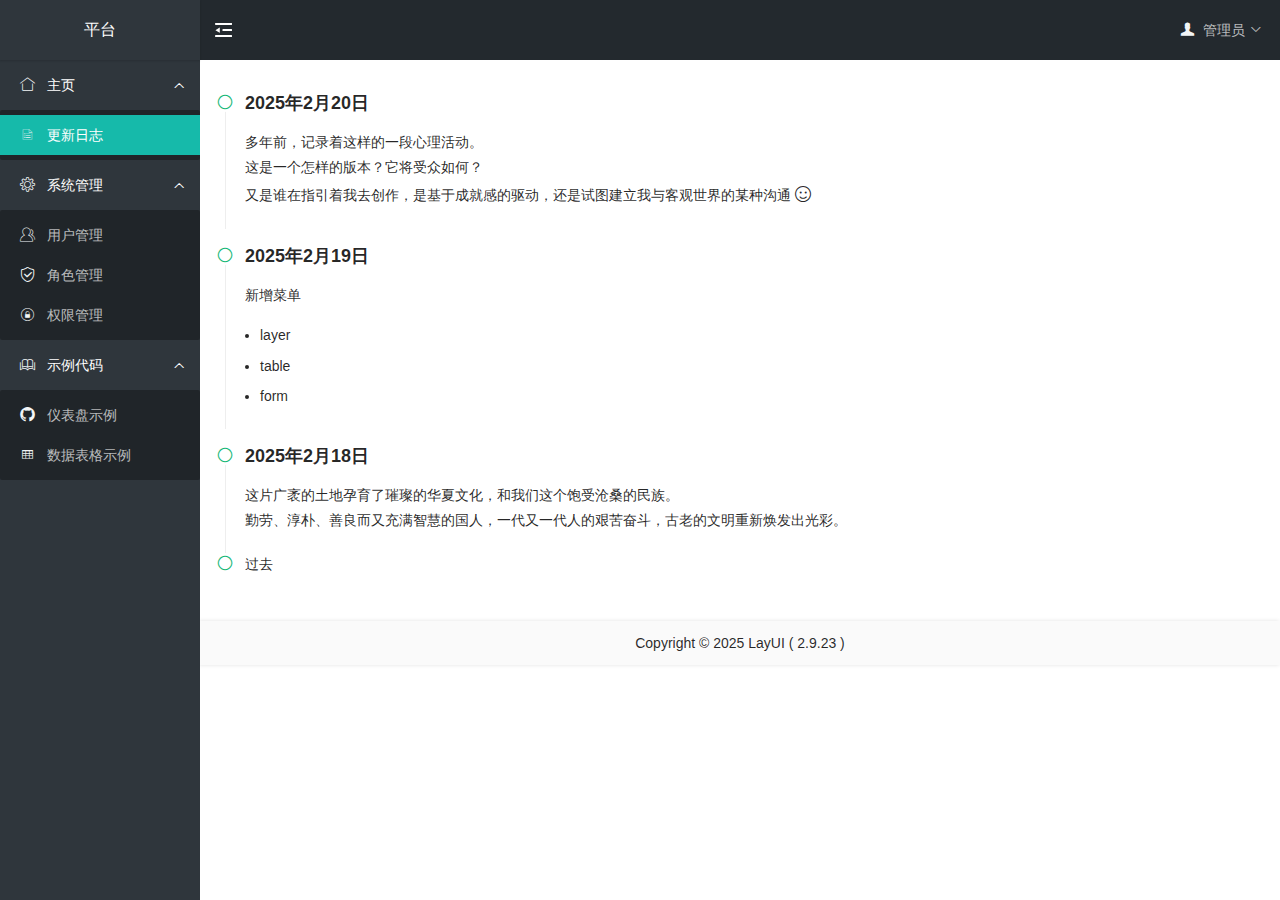
==== commit 3ff29d93: "[修改]增加接口前缀方法" ====
--- a/index.html
+++ b/index.html
@@ -54,7 +54,7 @@
 
     <script>
         layui.config({
-            version: '3.0.0', // 用于更新模块缓存
+            version: '2025.2.22', // 用于更新模块缓存
             base: 'modules/' // 设定扩展模块的所在目录
         });
 
--- a/lib/layui/css/layui.css
+++ b/lib/layui/css/layui.css
@@ -1 +1 @@
-blockquote,body,button,dd,div,dl,dt,form,h1,h2,h3,h4,h5,h6,input,li,ol,p,pre,td,textarea,th,ul{margin:0;padding:0;-webkit-tap-highlight-color:rgba(0,0,0,0)}a:active,a:hover{outline:0}img{display:inline-block;border:none;vertical-align:middle}li{list-style:none}table{border-collapse:collapse;border-spacing:0}h1,h2,h3,h4,h5,h6{font-weight:700}h5,h6{font-size:100%}button,input,select,textarea{font-size:100%}button,input,optgroup,option,select,textarea{font-family:inherit;font-size:inherit;font-style:inherit;font-weight:inherit;outline:0}pre{white-space:pre-wrap;white-space:-moz-pre-wrap;white-space:-pre-wrap;white-space:-o-pre-wrap;word-wrap:break-word}body{line-height:1.6;color:#333;color:rgba(0,0,0,.85);font:14px Helvetica Neue,Helvetica,PingFang SC,Tahoma,Arial,sans-serif}hr{height:0;line-height:0;margin:10px 0;padding:0;border:none;border-bottom:1px solid #eee;clear:both;overflow:hidden;background:0 0}a{color:#333;text-decoration:none}a:hover{color:#777}a cite{font-style:normal;*cursor:pointer}.layui-border-box,.layui-border-box *{box-sizing:border-box}.layui-box,.layui-box *{box-sizing:content-box}.layui-clear{clear:both;*zoom:1}.layui-clear:after{content:'\20';clear:both;*zoom:1;display:block;height:0}.layui-clear-space{word-spacing:-5px}.layui-inline{position:relative;display:inline-block;*display:inline;*zoom:1;vertical-align:middle}.layui-edge{position:relative;display:inline-block;vertical-align:middle;width:0;height:0;border-width:6px;border-style:dashed;border-color:transparent;overflow:hidden}.layui-edge-top{top:-4px;border-bottom-color:#999;border-bottom-style:solid}.layui-edge-right{border-left-color:#999;border-left-style:solid}.layui-edge-bottom{top:2px;border-top-color:#999;border-top-style:solid}.layui-edge-left{border-right-color:#999;border-right-style:solid}.layui-elip{text-overflow:ellipsis;overflow:hidden;white-space:nowrap}.layui-disabled,.layui-icon,.layui-unselect{-moz-user-select:none;-webkit-user-select:none;-ms-user-select:none}.layui-disabled,.layui-disabled:hover{color:#d2d2d2!important;cursor:not-allowed!important}.layui-circle{border-radius:100%}.layui-show{display:block!important}.layui-hide{display:none!important}.layui-show-v{visibility:visible!important}.layui-hide-v{visibility:hidden!important}@font-face{font-family:layui-icon;src:url(../font/iconfont.eot?v=282);src:url(../font/iconfont.eot?v=282#iefix) format('embedded-opentype'),url(../font/iconfont.woff2?v=282) format('woff2'),url(../font/iconfont.woff?v=282) format('woff'),url(../font/iconfont.ttf?v=282) format('truetype'),url(../font/iconfont.svg?v=282#layui-icon) format('svg')}.layui-icon{font-family:layui-icon!important;font-size:16px;font-style:normal;-webkit-font-smoothing:antialiased;-moz-osx-font-smoothing:grayscale}.layui-icon-leaf:before{content:"\e701"}.layui-icon-folder:before{content:"\eabe"}.layui-icon-folder-open:before{content:"\eac1"}.layui-icon-gitee:before{content:"\e69b"}.layui-icon-github:before{content:"\e6a7"}.layui-icon-disabled:before{content:"\e6cc"}.layui-icon-moon:before{content:"\e6c2"}.layui-icon-error:before{content:"\e693"}.layui-icon-success:before{content:"\e697"}.layui-icon-question:before{content:"\e699"}.layui-icon-lock:before{content:"\e69a"}.layui-icon-eye:before{content:"\e695"}.layui-icon-eye-invisible:before{content:"\e696"}.layui-icon-backspace:before{content:"\e694"}.layui-icon-tips-fill:before{content:"\eb2e"}.layui-icon-test:before{content:"\e692"}.layui-icon-clear:before{content:"\e788"}.layui-icon-heart-fill:before{content:"\e68f"}.layui-icon-light:before{content:"\e748"}.layui-icon-music:before{content:"\e690"}.layui-icon-time:before{content:"\e68d"}.layui-icon-ie:before{content:"\e7bb"}.layui-icon-firefox:before{content:"\e686"}.layui-icon-at:before{content:"\e687"}.layui-icon-bluetooth:before{content:"\e689"}.layui-icon-chrome:before{content:"\e68a"}.layui-icon-edge:before{content:"\e68b"}.layui-icon-heart:before{content:"\e68c"}.layui-icon-key:before{content:"\e683"}.layui-icon-android:before{content:"\e684"}.layui-icon-mike:before{content:"\e6dc"}.layui-icon-mute:before{content:"\e685"}.layui-icon-gift:before{content:"\e627"}.layui-icon-windows:before{content:"\e67f"}.layui-icon-ios:before{content:"\e680"}.layui-icon-logout:before{content:"\e682"}.layui-icon-wifi:before{content:"\e7e0"}.layui-icon-rss:before{content:"\e808"}.layui-icon-email:before{content:"\e618"}.layui-icon-reduce-circle:before{content:"\e616"}.layui-icon-transfer:before{content:"\e691"}.layui-icon-service:before{content:"\e626"}.layui-icon-addition:before{content:"\e624"}.layui-icon-subtraction:before{content:"\e67e"}.layui-icon-slider:before{content:"\e714"}.layui-icon-print:before{content:"\e66d"}.layui-icon-export:before{content:"\e67d"}.layui-icon-cols:before{content:"\e610"}.layui-icon-screen-full:before{content:"\e622"}.layui-icon-screen-restore:before{content:"\e758"}.layui-icon-rate-half:before{content:"\e6c9"}.layui-icon-rate-solid:before{content:"\e67a"}.layui-icon-rate:before{content:"\e67b"}.layui-icon-cellphone:before{content:"\e678"}.layui-icon-vercode:before{content:"\e679"}.layui-icon-login-weibo:before{content:"\e675"}.layui-icon-login-qq:before{content:"\e676"}.layui-icon-login-wechat:before{content:"\e677"}.layui-icon-username:before{content:"\e66f"}.layui-icon-password:before{content:"\e673"}.layui-icon-refresh-3:before{content:"\e9aa"}.layui-icon-auz:before{content:"\e672"}.layui-icon-shrink-right:before{content:"\e668"}.layui-icon-spread-left:before{content:"\e66b"}.layui-icon-snowflake:before{content:"\e6b1"}.layui-icon-tips:before{content:"\e702"}.layui-icon-note:before{content:"\e66e"}.layui-icon-senior:before{content:"\e674"}.layui-icon-refresh-1:before{content:"\e666"}.layui-icon-refresh:before{content:"\e669"}.layui-icon-flag:before{content:"\e66c"}.layui-icon-theme:before{content:"\e66a"}.layui-icon-notice:before{content:"\e667"}.layui-icon-console:before{content:"\e665"}.layui-icon-website:before{content:"\e7ae"}.layui-icon-face-surprised:before{content:"\e664"}.layui-icon-set:before{content:"\e716"}.layui-icon-template:before{content:"\e663"}.layui-icon-app:before{content:"\e653"}.layui-icon-template-1:before{content:"\e656"}.layui-icon-home:before{content:"\e68e"}.layui-icon-female:before{content:"\e661"}.layui-icon-male:before{content:"\e662"}.layui-icon-tread:before{content:"\e6c5"}.layui-icon-praise:before{content:"\e6c6"}.layui-icon-rmb:before{content:"\e65e"}.layui-icon-more:before{content:"\e65f"}.layui-icon-camera:before{content:"\e660"}.layui-icon-cart-simple:before{content:"\e698"}.layui-icon-face-cry:before{content:"\e69c"}.layui-icon-face-smile:before{content:"\e6af"}.layui-icon-survey:before{content:"\e6b2"}.layui-icon-read:before{content:"\e705"}.layui-icon-location:before{content:"\e715"}.layui-icon-dollar:before{content:"\e659"}.layui-icon-diamond:before{content:"\e735"}.layui-icon-return:before{content:"\e65c"}.layui-icon-camera-fill:before{content:"\e65d"}.layui-icon-fire:before{content:"\e756"}.layui-icon-more-vertical:before{content:"\e671"}.layui-icon-cart:before{content:"\e657"}.layui-icon-star-fill:before{content:"\e658"}.layui-icon-prev:before{content:"\e65a"}.layui-icon-next:before{content:"\e65b"}.layui-icon-upload:before{content:"\e67c"}.layui-icon-upload-drag:before{content:"\e681"}.layui-icon-user:before{content:"\e770"}.layui-icon-file-b:before{content:"\e655"}.layui-icon-component:before{content:"\e857"}.layui-icon-find-fill:before{content:"\e670"}.layui-icon-loading:before{content:"\e63d"}.layui-icon-loading-1:before{content:"\e63e"}.layui-icon-add-1:before{content:"\e654"}.layui-icon-pause:before{content:"\e651"}.layui-icon-play:before{content:"\e652"}.layui-icon-video:before{content:"\e6ed"}.layui-icon-headset:before{content:"\e6fc"}.layui-icon-voice:before{content:"\e688"}.layui-icon-speaker:before{content:"\e645"}.layui-icon-fonts-del:before{content:"\e64f"}.layui-icon-fonts-html:before{content:"\e64b"}.layui-icon-fonts-code:before{content:"\e64e"}.layui-icon-fonts-strong:before{content:"\e62b"}.layui-icon-unlink:before{content:"\e64d"}.layui-icon-picture:before{content:"\e64a"}.layui-icon-link:before{content:"\e64c"}.layui-icon-face-smile-b:before{content:"\e650"}.layui-icon-align-center:before{content:"\e647"}.layui-icon-align-right:before{content:"\e648"}.layui-icon-align-left:before{content:"\e649"}.layui-icon-fonts-u:before{content:"\e646"}.layui-icon-fonts-i:before{content:"\e644"}.layui-icon-tabs:before{content:"\e62a"}.layui-icon-circle:before{content:"\e63f"}.layui-icon-radio:before{content:"\e643"}.layui-icon-share:before{content:"\e641"}.layui-icon-edit:before{content:"\e642"}.layui-icon-delete:before{content:"\e640"}.layui-icon-engine:before{content:"\e628"}.layui-icon-chart-screen:before{content:"\e629"}.layui-icon-chart:before{content:"\e62c"}.layui-icon-table:before{content:"\e62d"}.layui-icon-tree:before{content:"\e62e"}.layui-icon-upload-circle:before{content:"\e62f"}.layui-icon-templeate-1:before{content:"\e630"}.layui-icon-util:before{content:"\e631"}.layui-icon-layouts:before{content:"\e632"}.layui-icon-prev-circle:before{content:"\e633"}.layui-icon-carousel:before{content:"\e634"}.layui-icon-code-circle:before{content:"\e635"}.layui-icon-water:before{content:"\e636"}.layui-icon-date:before{content:"\e637"}.layui-icon-layer:before{content:"\e638"}.layui-icon-fonts-clear:before{content:"\e639"}.layui-icon-dialogue:before{content:"\e63a"}.layui-icon-cellphone-fine:before{content:"\e63b"}.layui-icon-form:before{content:"\e63c"}.layui-icon-file:before{content:"\e621"}.layui-icon-triangle-r:before{content:"\e623"}.layui-icon-triangle-d:before{content:"\e625"}.layui-icon-set-sm:before{content:"\e620"}.layui-icon-add-circle:before{content:"\e61f"}.layui-icon-layim-download:before{content:"\e61e"}.layui-icon-layim-uploadfile:before{content:"\e61d"}.layui-icon-404:before{content:"\e61c"}.layui-icon-about:before{content:"\e60b"}.layui-icon-layim-theme:before{content:"\e61b"}.layui-icon-down:before{content:"\e61a"}.layui-icon-up:before{content:"\e619"}.layui-icon-circle-dot:before{content:"\e617"}.layui-icon-set-fill:before{content:"\e614"}.layui-icon-search:before{content:"\e615"}.layui-icon-friends:before{content:"\e612"}.layui-icon-group:before{content:"\e613"}.layui-icon-reply-fill:before{content:"\e611"}.layui-icon-menu-fill:before{content:"\e60f"}.layui-icon-face-smile-fine:before{content:"\e60c"}.layui-icon-picture-fine:before{content:"\e60d"}.layui-icon-log:before{content:"\e60e"}.layui-icon-list:before{content:"\e60a"}.layui-icon-release:before{content:"\e609"}.layui-icon-add-circle-fine:before{content:"\e608"}.layui-icon-ok:before{content:"\e605"}.layui-icon-help:before{content:"\e607"}.layui-icon-chat:before{content:"\e606"}.layui-icon-top:before{content:"\e604"}.layui-icon-right:before{content:"\e602"}.layui-icon-left:before{content:"\e603"}.layui-icon-star:before{content:"\e600"}.layui-icon-download-circle:before{content:"\e601"}.layui-icon-close:before{content:"\1006"}.layui-icon-close-fill:before{content:"\1007"}.layui-icon-ok-circle:before{content:"\1005"}.layui-main{position:relative;width:1160px;margin:0 auto}.layui-header{position:relative;z-index:1000;height:60px}.layui-header a:hover{transition:all .5s;-webkit-transition:all .5s}.layui-side{position:fixed;left:0;top:0;bottom:0;z-index:999;width:200px;overflow-x:hidden}.layui-side-scroll{position:relative;width:220px;height:100%;overflow-x:hidden}.layui-body{position:relative;left:200px;right:0;top:0;bottom:0;width:auto;box-sizing:border-box}.layui-layout-body{overflow-x:hidden}.layui-layout-admin .layui-header{position:fixed;top:0;left:0;right:0;background-color:#23292e}.layui-layout-admin .layui-side{top:60px;width:200px;overflow-x:hidden}.layui-layout-admin .layui-body{position:absolute;top:60px;padding-bottom:44px}.layui-layout-admin .layui-main{width:auto;margin:0 15px}.layui-layout-admin .layui-footer{position:fixed;left:200px;right:0;bottom:0;z-index:990;height:44px;line-height:44px;padding:0 15px;box-shadow:-1px 0 4px rgb(0 0 0 / 12%);background-color:#fafafa}.layui-layout-admin .layui-logo{position:absolute;left:0;top:0;width:200px;height:100%;line-height:60px;text-align:center;color:#16baaa;font-size:16px;box-shadow:0 1px 2px 0 rgb(0 0 0 / 15%)}.layui-layout-admin .layui-header .layui-nav{background:0 0}.layui-layout-left{position:absolute!important;left:200px;top:0}.layui-layout-right{position:absolute!important;right:0;top:0}.layui-container{position:relative;margin:0 auto;box-sizing:border-box}.layui-fluid{position:relative;margin:0 auto;padding:0 15px}.layui-row:after,.layui-row:before{content:"";display:block;clear:both}.layui-col-lg1,.layui-col-lg10,.layui-col-lg11,.layui-col-lg12,.layui-col-lg2,.layui-col-lg3,.layui-col-lg4,.layui-col-lg5,.layui-col-lg6,.layui-col-lg7,.layui-col-lg8,.layui-col-lg9,.layui-col-md1,.layui-col-md10,.layui-col-md11,.layui-col-md12,.layui-col-md2,.layui-col-md3,.layui-col-md4,.layui-col-md5,.layui-col-md6,.layui-col-md7,.layui-col-md8,.layui-col-md9,.layui-col-sm1,.layui-col-sm10,.layui-col-sm11,.layui-col-sm12,.layui-col-sm2,.layui-col-sm3,.layui-col-sm4,.layui-col-sm5,.layui-col-sm6,.layui-col-sm7,.layui-col-sm8,.layui-col-sm9,.layui-col-xl1,.layui-col-xl10,.layui-col-xl11,.layui-col-xl12,.layui-col-xl2,.layui-col-xl3,.layui-col-xl4,.layui-col-xl5,.layui-col-xl6,.layui-col-xl7,.layui-col-xl8,.layui-col-xl9,.layui-col-xs1,.layui-col-xs10,.layui-col-xs11,.layui-col-xs12,.layui-col-xs2,.layui-col-xs3,.layui-col-xs4,.layui-col-xs5,.layui-col-xs6,.layui-col-xs7,.layui-col-xs8,.layui-col-xs9{position:relative;display:block;box-sizing:border-box}.layui-col-xs1,.layui-col-xs10,.layui-col-xs11,.layui-col-xs12,.layui-col-xs2,.layui-col-xs3,.layui-col-xs4,.layui-col-xs5,.layui-col-xs6,.layui-col-xs7,.layui-col-xs8,.layui-col-xs9{float:left}.layui-col-xs1{width:8.33333333%}.layui-col-xs2{width:16.66666667%}.layui-col-xs3{width:25%}.layui-col-xs4{width:33.33333333%}.layui-col-xs5{width:41.66666667%}.layui-col-xs6{width:50%}.layui-col-xs7{width:58.33333333%}.layui-col-xs8{width:66.66666667%}.layui-col-xs9{width:75%}.layui-col-xs10{width:83.33333333%}.layui-col-xs11{width:91.66666667%}.layui-col-xs12{width:100%}.layui-col-xs-offset1{margin-left:8.33333333%}.layui-col-xs-offset2{margin-left:16.66666667%}.layui-col-xs-offset3{margin-left:25%}.layui-col-xs-offset4{margin-left:33.33333333%}.layui-col-xs-offset5{margin-left:41.66666667%}.layui-col-xs-offset6{margin-left:50%}.layui-col-xs-offset7{margin-left:58.33333333%}.layui-col-xs-offset8{margin-left:66.66666667%}.layui-col-xs-offset9{margin-left:75%}.layui-col-xs-offset10{margin-left:83.33333333%}.layui-col-xs-offset11{margin-left:91.66666667%}.layui-col-xs-offset12{margin-left:100%}@media screen and (max-width:767.98px){.layui-container{padding:0 15px}.layui-hide-xs{display:none!important}.layui-show-xs-block{display:block!important}.layui-show-xs-inline{display:inline!important}.layui-show-xs-inline-block{display:inline-block!important}}@media screen and (min-width:768px){.layui-container{width:720px}.layui-hide-sm{display:none!important}.layui-show-sm-block{display:block!important}.layui-show-sm-inline{display:inline!important}.layui-show-sm-inline-block{display:inline-block!important}.layui-col-sm1,.layui-col-sm10,.layui-col-sm11,.layui-col-sm12,.layui-col-sm2,.layui-col-sm3,.layui-col-sm4,.layui-col-sm5,.layui-col-sm6,.layui-col-sm7,.layui-col-sm8,.layui-col-sm9{float:left}.layui-col-sm1{width:8.33333333%}.layui-col-sm2{width:16.66666667%}.layui-col-sm3{width:25%}.layui-col-sm4{width:33.33333333%}.layui-col-sm5{width:41.66666667%}.layui-col-sm6{width:50%}.layui-col-sm7{width:58.33333333%}.layui-col-sm8{width:66.66666667%}.layui-col-sm9{width:75%}.layui-col-sm10{width:83.33333333%}.layui-col-sm11{width:91.66666667%}.layui-col-sm12{width:100%}.layui-col-sm-offset1{margin-left:8.33333333%}.layui-col-sm-offset2{margin-left:16.66666667%}.layui-col-sm-offset3{margin-left:25%}.layui-col-sm-offset4{margin-left:33.33333333%}.layui-col-sm-offset5{margin-left:41.66666667%}.layui-col-sm-offset6{margin-left:50%}.layui-col-sm-offset7{margin-left:58.33333333%}.layui-col-sm-offset8{margin-left:66.66666667%}.layui-col-sm-offset9{margin-left:75%}.layui-col-sm-offset10{margin-left:83.33333333%}.layui-col-sm-offset11{margin-left:91.66666667%}.layui-col-sm-offset12{margin-left:100%}}@media screen and (min-width:992px){.layui-container{width:960px}.layui-hide-md{display:none!important}.layui-show-md-block{display:block!important}.layui-show-md-inline{display:inline!important}.layui-show-md-inline-block{display:inline-block!important}.layui-col-md1,.layui-col-md10,.layui-col-md11,.layui-col-md12,.layui-col-md2,.layui-col-md3,.layui-col-md4,.layui-col-md5,.layui-col-md6,.layui-col-md7,.layui-col-md8,.layui-col-md9{float:left}.layui-col-md1{width:8.33333333%}.layui-col-md2{width:16.66666667%}.layui-col-md3{width:25%}.layui-col-md4{width:33.33333333%}.layui-col-md5{width:41.66666667%}.layui-col-md6{width:50%}.layui-col-md7{width:58.33333333%}.layui-col-md8{width:66.66666667%}.layui-col-md9{width:75%}.layui-col-md10{width:83.33333333%}.layui-col-md11{width:91.66666667%}.layui-col-md12{width:100%}.layui-col-md-offset1{margin-left:8.33333333%}.layui-col-md-offset2{margin-left:16.66666667%}.layui-col-md-offset3{margin-left:25%}.layui-col-md-offset4{margin-left:33.33333333%}.layui-col-md-offset5{margin-left:41.66666667%}.layui-col-md-offset6{margin-left:50%}.layui-col-md-offset7{margin-left:58.33333333%}.layui-col-md-offset8{margin-left:66.66666667%}.layui-col-md-offset9{margin-left:75%}.layui-col-md-offset10{margin-left:83.33333333%}.layui-col-md-offset11{margin-left:91.66666667%}.layui-col-md-offset12{margin-left:100%}}@media screen and (min-width:1200px){.layui-container{width:1150px}.layui-hide-lg{display:none!important}.layui-show-lg-block{display:block!important}.layui-show-lg-inline{display:inline!important}.layui-show-lg-inline-block{display:inline-block!important}.layui-col-lg1,.layui-col-lg10,.layui-col-lg11,.layui-col-lg12,.layui-col-lg2,.layui-col-lg3,.layui-col-lg4,.layui-col-lg5,.layui-col-lg6,.layui-col-lg7,.layui-col-lg8,.layui-col-lg9{float:left}.layui-col-lg1{width:8.33333333%}.layui-col-lg2{width:16.66666667%}.layui-col-lg3{width:25%}.layui-col-lg4{width:33.33333333%}.layui-col-lg5{width:41.66666667%}.layui-col-lg6{width:50%}.layui-col-lg7{width:58.33333333%}.layui-col-lg8{width:66.66666667%}.layui-col-lg9{width:75%}.layui-col-lg10{width:83.33333333%}.layui-col-lg11{width:91.66666667%}.layui-col-lg12{width:100%}.layui-col-lg-offset1{margin-left:8.33333333%}.layui-col-lg-offset2{margin-left:16.66666667%}.layui-col-lg-offset3{margin-left:25%}.layui-col-lg-offset4{margin-left:33.33333333%}.layui-col-lg-offset5{margin-left:41.66666667%}.layui-col-lg-offset6{margin-left:50%}.layui-col-lg-offset7{margin-left:58.33333333%}.layui-col-lg-offset8{margin-left:66.66666667%}.layui-col-lg-offset9{margin-left:75%}.layui-col-lg-offset10{margin-left:83.33333333%}.layui-col-lg-offset11{margin-left:91.66666667%}.layui-col-lg-offset12{margin-left:100%}}@media screen and (min-width:1400px){.layui-container{width:1330px}.layui-hide-xl{display:none!important}.layui-show-xl-block{display:block!important}.layui-show-xl-inline{display:inline!important}.layui-show-xl-inline-block{display:inline-block!important}.layui-col-xl1,.layui-col-xl10,.layui-col-xl11,.layui-col-xl12,.layui-col-xl2,.layui-col-xl3,.layui-col-xl4,.layui-col-xl5,.layui-col-xl6,.layui-col-xl7,.layui-col-xl8,.layui-col-xl9{float:left}.layui-col-xl1{width:8.33333333%}.layui-col-xl2{width:16.66666667%}.layui-col-xl3{width:25%}.layui-col-xl4{width:33.33333333%}.layui-col-xl5{width:41.66666667%}.layui-col-xl6{width:50%}.layui-col-xl7{width:58.33333333%}.layui-col-xl8{width:66.66666667%}.layui-col-xl9{width:75%}.layui-col-xl10{width:83.33333333%}.layui-col-xl11{width:91.66666667%}.layui-col-xl12{width:100%}.layui-col-xl-offset1{margin-left:8.33333333%}.layui-col-xl-offset2{margin-left:16.66666667%}.layui-col-xl-offset3{margin-left:25%}.layui-col-xl-offset4{margin-left:33.33333333%}.layui-col-xl-offset5{margin-left:41.66666667%}.layui-col-xl-offset6{margin-left:50%}.layui-col-xl-offset7{margin-left:58.33333333%}.layui-col-xl-offset8{margin-left:66.66666667%}.layui-col-xl-offset9{margin-left:75%}.layui-col-xl-offset10{margin-left:83.33333333%}.layui-col-xl-offset11{margin-left:91.66666667%}.layui-col-xl-offset12{margin-left:100%}}.layui-col-space1{margin:-.5px}.layui-col-space1>*{padding:.5px}.layui-col-space2{margin:-1px}.layui-col-space2>*{padding:1px}.layui-col-space4{margin:-2px}.layui-col-space4>*{padding:2px}.layui-col-space5{margin:-2.5px}.layui-col-space5>*{padding:2.5px}.layui-col-space6{margin:-3px}.layui-col-space6>*{padding:3px}.layui-col-space8{margin:-4px}.layui-col-space8>*{padding:4px}.layui-col-space10{margin:-5px}.layui-col-space10>*{padding:5px}.layui-col-space12{margin:-6px}.layui-col-space12>*{padding:6px}.layui-col-space14{margin:-7px}.layui-col-space14>*{padding:7px}.layui-col-space15{margin:-7.5px}.layui-col-space15>*{padding:7.5px}.layui-col-space16{margin:-8px}.layui-col-space16>*{padding:8px}.layui-col-space18{margin:-9px}.layui-col-space18>*{padding:9px}.layui-col-space20{margin:-10px}.layui-col-space20>*{padding:10px}.layui-col-space22{margin:-11px}.layui-col-space22>*{padding:11px}.layui-col-space24{margin:-12px}.layui-col-space24>*{padding:12px}.layui-col-space25{margin:-12.5px}.layui-col-space25>*{padding:12.5px}.layui-col-space26{margin:-13px}.layui-col-space26>*{padding:13px}.layui-col-space28{margin:-14px}.layui-col-space28>*{padding:14px}.layui-col-space30{margin:-15px}.layui-col-space30>*{padding:15px}.layui-col-space32{margin:-16px}.layui-col-space32>*{padding:16px}.layui-padding-1{padding:4px!important}.layui-padding-2{padding:8px!important}.layui-padding-3{padding:16px!important}.layui-padding-4{padding:32px!important}.layui-padding-5{padding:48px!important}.layui-margin-1{margin:4px!important}.layui-margin-2{margin:8px!important}.layui-margin-3{margin:16px!important}.layui-margin-4{margin:32px!important}.layui-margin-5{margin:48px!important}.layui-btn,.layui-input,.layui-select,.layui-textarea,.layui-upload-button{outline:0;-webkit-appearance:none;transition:all .3s;-webkit-transition:all .3s;box-sizing:border-box}.layui-elem-quote{margin-bottom:10px;padding:15px;line-height:1.8;border-left:5px solid #16b777;border-radius:0 2px 2px 0;background-color:#fafafa}.layui-quote-nm{border-style:solid;border-width:1px;border-left-width:5px;background:0 0}.layui-elem-field{margin-bottom:10px;padding:0;border-width:1px;border-style:solid}.layui-elem-field legend{margin-left:20px;padding:0 10px;font-size:20px}.layui-field-title{margin:16px 0;border-width:0;border-top-width:1px}.layui-field-box{padding:15px}.layui-field-title .layui-field-box{padding:10px 0}.layui-progress{position:relative;height:6px;border-radius:20px;background-color:#eee}.layui-progress-bar{position:absolute;left:0;top:0;width:0;max-width:100%;height:6px;border-radius:20px;text-align:right;background-color:#16b777;transition:all .3s;-webkit-transition:all .3s}.layui-progress-big,.layui-progress-big .layui-progress-bar{height:18px;line-height:18px}.layui-progress-text{position:relative;top:-20px;line-height:18px;font-size:12px;color:#5f5f5f}.layui-progress-big .layui-progress-text{position:static;padding:0 10px;color:#fff}.layui-collapse{border-width:1px;border-style:solid;border-radius:2px}.layui-colla-content,.layui-colla-item{border-top-width:1px;border-top-style:solid}.layui-colla-item:first-child{border-top:none}.layui-colla-title{position:relative;height:42px;line-height:42px;padding:0 15px 0 35px;color:#333;background-color:#fafafa;cursor:pointer;font-size:14px;overflow:hidden}.layui-colla-content{display:none;padding:10px 15px;line-height:1.6;color:#5f5f5f}.layui-colla-icon{position:absolute;left:15px;top:0;font-size:14px}.layui-card{margin-bottom:15px;border-radius:2px;background-color:#fff;box-shadow:0 1px 2px 0 rgba(0,0,0,.05)}.layui-card:last-child{margin-bottom:0}.layui-card-header{position:relative;height:42px;line-height:42px;padding:0 15px;border-bottom:1px solid #f8f8f8;color:#333;border-radius:2px 2px 0 0;font-size:14px}.layui-card-body{position:relative;padding:10px 15px;line-height:24px}.layui-card-body[pad15]{padding:15px}.layui-card-body[pad20]{padding:20px}.layui-card-body .layui-table{margin:5px 0}.layui-card .layui-tab{margin:0}.layui-panel{position:relative;border-width:1px;border-style:solid;border-radius:2px;box-shadow:1px 1px 4px rgb(0 0 0 / 8%);background-color:#fff;color:#5f5f5f}.layui-panel-window{position:relative;padding:15px;border-radius:0;border-top:5px solid #eee;background-color:#fff}.layui-auxiliar-moving{position:fixed;left:0;right:0;top:0;bottom:0;width:100%;height:100%;background:0 0;z-index:9999999999;-moz-user-select:none;-webkit-user-select:none;-ms-user-select:none;user-select:none}.layui-scrollbar-hide{overflow:hidden!important}.layui-bg-red{background-color:#ff5722!important;color:#fff!important}.layui-bg-orange{background-color:#ffb800!important;color:#fff!important}.layui-bg-green{background-color:#16baaa!important;color:#fff!important}.layui-bg-cyan{background-color:#2f4056!important;color:#fff!important}.layui-bg-blue{background-color:#1e9fff!important;color:#fff!important}.layui-bg-purple{background-color:#a233c6!important;color:#fff!important}.layui-bg-black{background-color:#2f363c!important;color:#fff!important}.layui-bg-gray{background-color:#fafafa!important;color:#5f5f5f!important}.layui-badge-rim,.layui-border,.layui-colla-content,.layui-colla-item,.layui-collapse,.layui-elem-field,.layui-form-pane .layui-form-item[pane],.layui-form-pane .layui-form-label,.layui-input,.layui-input-split,.layui-panel,.layui-quote-nm,.layui-select,.layui-tab-bar,.layui-tab-card,.layui-tab-title,.layui-tab-title .layui-this:after,.layui-textarea{border-color:#eee}.layui-border{border-width:1px;border-style:solid;color:#5f5f5f!important}.layui-border-red{border-width:1px;border-style:solid;border-color:#ff5722!important;color:#ff5722!important}.layui-border-orange{border-width:1px;border-style:solid;border-color:#ffb800!important;color:#ffb800!important}.layui-border-green{border-width:1px;border-style:solid;border-color:#16baaa!important;color:#16baaa!important}.layui-border-cyan{border-width:1px;border-style:solid;border-color:#2f4056!important;color:#2f4056!important}.layui-border-blue{border-width:1px;border-style:solid;border-color:#1e9fff!important;color:#1e9fff!important}.layui-border-purple{border-width:1px;border-style:solid;border-color:#a233c6!important;color:#a233c6!important}.layui-border-black{border-width:1px;border-style:solid;border-color:#2f363c!important;color:#2f363c!important}hr.layui-border-black,hr.layui-border-blue,hr.layui-border-cyan,hr.layui-border-green,hr.layui-border-orange,hr.layui-border-purple,hr.layui-border-red{border-width:0 0 1px}.layui-timeline-item:before{background-color:#eee}.layui-text{line-height:1.8;font-size:14px}.layui-text h1{margin:32px 0;font-size:32px}.layui-text h2{margin:24px 0;font-size:24px}.layui-text h3{margin:16px 0;font-size:18px}.layui-text h4{margin:11px 0;font-size:16px}.layui-text h5{margin:11px 0;font-size:14px}.layui-text h6{margin:11px 0;font-size:13px}.layui-text ol,.layui-text ul{padding-left:15px}.layui-text ul li{margin-top:5px;list-style-type:disc}.layui-text ol li{margin-top:5px;list-style-type:decimal}.layui-text-em,.layui-word-aux{color:#999!important;padding-left:5px!important;padding-right:5px!important}.layui-text p{margin:15px 0}.layui-text p:first-child{margin-top:0}.layui-text p:last-child{margin-bottom:0}.layui-text a:not(.layui-btn){color:#01aaed}.layui-text a:not(.layui-btn):hover{text-decoration:underline}.layui-text blockquote:not(.layui-elem-quote){margin:15px 0;padding:5px 15px;border-left:5px solid #eee}.layui-text pre>code:not(.layui-code){display:block;padding:15px;font-family:"Courier New",Consolas,"Lucida Console"}.layui-font-12{font-size:12px!important}.layui-font-13{font-size:13px!important}.layui-font-14{font-size:14px!important}.layui-font-16{font-size:16px!important}.layui-font-18{font-size:18px!important}.layui-font-20{font-size:20px!important}.layui-font-22{font-size:22px!important}.layui-font-24{font-size:24px!important}.layui-font-26{font-size:26px!important}.layui-font-28{font-size:28px!important}.layui-font-30{font-size:30px!important}.layui-font-32{font-size:32px!important}.layui-font-red{color:#ff5722!important}.layui-font-orange{color:#ffb800!important}.layui-font-green{color:#16baaa!important}.layui-font-cyan{color:#2f4056!important}.layui-font-blue{color:#01aaed!important}.layui-font-purple{color:#a233c6!important}.layui-font-black{color:#000!important}.layui-font-gray{color:#c2c2c2!important}.layui-btn{display:inline-block;vertical-align:middle;height:38px;line-height:38px;border:1px solid transparent;padding:0 18px;background-color:#16baaa;color:#fff;white-space:nowrap;text-align:center;font-size:14px;border-radius:2px;cursor:pointer;-moz-user-select:none;-webkit-user-select:none;-ms-user-select:none}.layui-btn:hover{opacity:.8;filter:alpha(opacity=80);color:#fff}.layui-btn:active{opacity:1;filter:alpha(opacity=100)}.layui-btn+.layui-btn{margin-left:10px}.layui-btn-container{word-spacing:-5px}.layui-btn-container .layui-btn{margin-right:10px;margin-bottom:10px;word-spacing:normal}.layui-btn-container .layui-btn+.layui-btn{margin-left:0}.layui-table .layui-btn-container .layui-btn{margin-bottom:9px}.layui-btn-radius{border-radius:100px}.layui-btn .layui-icon{padding:0 2px;vertical-align:middle\0;vertical-align:bottom}.layui-btn-primary{border-color:#d2d2d2;background:0 0;color:#5f5f5f}.layui-btn-primary:hover{border-color:#16baaa;color:#333}.layui-btn-normal{background-color:#1e9fff}.layui-btn-warm{background-color:#ffb800}.layui-btn-danger{background-color:#ff5722}.layui-btn-checked{background-color:#16b777}.layui-btn-disabled,.layui-btn-disabled:active,.layui-btn-disabled:hover{border-color:#eee!important;background-color:#fbfbfb!important;color:#d2d2d2!important;cursor:not-allowed!important;opacity:1}.layui-btn-lg{height:44px;line-height:44px;padding:0 25px;font-size:16px}.layui-btn-sm{height:30px;line-height:30px;padding:0 10px;font-size:12px}.layui-btn-xs{height:22px;line-height:22px;padding:0 5px;font-size:12px}.layui-btn-xs i{font-size:12px!important}.layui-btn-group{display:inline-block;vertical-align:middle;font-size:0}.layui-btn-group .layui-btn{margin-left:0!important;margin-right:0!important;border-left:1px solid rgba(255,255,255,.5);border-radius:0}.layui-btn-group .layui-btn-primary{border-left:none}.layui-btn-group .layui-btn-primary:hover{border-color:#d2d2d2;color:#16baaa}.layui-btn-group .layui-btn:first-child{border-left:none;border-radius:2px 0 0 2px}.layui-btn-group .layui-btn-primary:first-child{border-left:1px solid #d2d2d2}.layui-btn-group .layui-btn:last-child{border-radius:0 2px 2px 0}.layui-btn-group .layui-btn+.layui-btn{margin-left:0}.layui-btn-group+.layui-btn-group{margin-left:10px}.layui-btn-fluid{width:100%}.layui-input,.layui-select,.layui-textarea{height:38px;line-height:1.3;line-height:38px\9;border-width:1px;border-style:solid;background-color:#fff;color:rgba(0,0,0,.85);border-radius:2px}.layui-input::-webkit-input-placeholder,.layui-select::-webkit-input-placeholder,.layui-textarea::-webkit-input-placeholder{line-height:1.3}.layui-input,.layui-textarea{display:block;width:100%;padding-left:10px}.layui-input:hover,.layui-textarea:hover{border-color:#d2d2d2!important}.layui-input:focus,.layui-textarea:focus{border-color:#16b777!important;box-shadow:0 0 0 3px rgba(22,183,119,.08)}.layui-textarea{position:relative;min-height:100px;height:auto;line-height:20px;padding:6px 10px;resize:vertical}.layui-input[disabled],.layui-textarea[disabled]{background-color:#fafafa}.layui-select{padding:0 10px}.layui-form input[type=checkbox],.layui-form input[type=radio],.layui-form select{display:none}.layui-form [lay-ignore]{display:initial}.layui-form-item{position:relative;margin-bottom:15px;clear:both;*zoom:1}.layui-form-item:after{content:'\20';clear:both;*zoom:1;display:block;height:0}.layui-form-label{position:relative;float:left;display:block;padding:9px 15px;width:80px;font-weight:400;line-height:20px;text-align:right}.layui-form-label-col{display:block;float:none;padding:9px 0;line-height:20px;text-align:left}.layui-form-item .layui-inline{margin-bottom:5px;margin-right:10px}.layui-input-block,.layui-input-inline{position:relative}.layui-input-block{margin-left:110px;min-height:36px}.layui-input-inline{display:inline-block;vertical-align:middle}.layui-form-item .layui-input-inline{float:left;width:190px;margin-right:10px}.layui-form-text .layui-input-inline{width:auto}.layui-form-mid{position:relative;float:left;display:block;padding:9px 0!important;line-height:20px;margin-right:10px}.layui-form-danger+.layui-form-select .layui-input,.layui-form-danger:focus{border-color:#ff5722!important;box-shadow:0 0 0 3px rgba(255,87,34,.08)}.layui-input-prefix,.layui-input-split,.layui-input-suffix,.layui-input-suffix .layui-input-affix{position:absolute;right:0;top:0;padding:0 10px;width:35px;height:100%;text-align:center;transition:all .3s;box-sizing:border-box}.layui-input-prefix{left:0;border-radius:2px 0 0 2px}.layui-input-suffix{right:0;border-radius:0 2px 2px 0}.layui-input-split{border-width:1px;border-style:solid}.layui-input-prefix .layui-icon,.layui-input-split .layui-icon,.layui-input-suffix .layui-icon{position:relative;font-size:16px;color:#5f5f5f;transition:all .3s}.layui-input-group{position:relative;display:table;box-sizing:border-box}.layui-input-group>*{display:table-cell;vertical-align:middle;position:relative}.layui-input-group .layui-input{padding-right:15px}.layui-input-group>.layui-input-prefix{width:auto;border-right:0}.layui-input-group>.layui-input-suffix{width:auto;border-left:0}.layui-input-group .layui-input-split{white-space:nowrap}.layui-input-wrap{position:relative;line-height:38px}.layui-input-wrap .layui-input{padding-right:35px}.layui-input-wrap .layui-input::-ms-clear,.layui-input-wrap .layui-input::-ms-reveal{display:none}.layui-input-wrap .layui-input-prefix+.layui-input,.layui-input-wrap .layui-input-prefix~* .layui-input{padding-left:35px}.layui-input-wrap .layui-input-split+.layui-input,.layui-input-wrap .layui-input-split~* .layui-input{padding-left:45px}.layui-input-wrap .layui-input-prefix~.layui-form-select{position:static}.layui-input-wrap .layui-input-prefix,.layui-input-wrap .layui-input-split,.layui-input-wrap .layui-input-suffix{pointer-events:none}.layui-input-wrap .layui-input:hover+.layui-input-split{border-color:#d2d2d2}.layui-input-wrap .layui-input:focus+.layui-input-split{border-color:#16b777}.layui-input-wrap .layui-input.layui-form-danger:focus+.layui-input-split{border-color:#ff5722}.layui-input-wrap .layui-input-prefix.layui-input-split{border-width:0;border-right-width:1px}.layui-input-wrap .layui-input-suffix.layui-input-split{border-width:0;border-left-width:1px}.layui-input-affix{line-height:38px}.layui-input-suffix .layui-input-affix{right:auto;left:-35px}.layui-input-affix .layui-icon{color:rgba(0,0,0,.8);pointer-events:auto!important;cursor:pointer}.layui-input-affix .layui-icon-clear{color:rgba(0,0,0,.3)}.layui-input-affix .layui-icon:hover{color:rgba(0,0,0,.6)}.layui-input-wrap .layui-input-number{width:24px;padding:0}.layui-input-wrap .layui-input-number .layui-icon{position:absolute;right:0;width:100%;height:50%;line-height:normal;font-size:12px}.layui-input-wrap .layui-input-number .layui-icon:before{position:absolute;left:50%;top:50%;margin-top:-6px;margin-left:-6px}.layui-input-wrap .layui-input-number .layui-icon-up{top:0;border-bottom:1px solid #eee}.layui-input-wrap .layui-input-number .layui-icon-down{bottom:0}.layui-input-wrap .layui-input-number .layui-icon:hover{font-weight:700}.layui-input-wrap .layui-input[type=number]::-webkit-inner-spin-button,.layui-input-wrap .layui-input[type=number]::-webkit-outer-spin-button{-webkit-appearance:none!important}.layui-input-wrap .layui-input[type=number]{-moz-appearance:textfield}.layui-input-wrap .layui-input[type=number].layui-input-number-out-of-range{color:#ff5722}.layui-form-select{position:relative;color:#5f5f5f}.layui-form-select .layui-input{padding-right:30px;cursor:pointer}.layui-form-select .layui-edge{position:absolute;right:10px;top:50%;margin-top:-3px;cursor:pointer;border-width:6px;border-top-color:#c2c2c2;border-top-style:solid;transition:all .3s;-webkit-transition:all .3s}.layui-form-select dl{display:none;position:absolute;left:0;top:42px;padding:5px 0;z-index:899;min-width:100%;border:1px solid #eee;max-height:300px;overflow-y:auto;background-color:#fff;border-radius:2px;box-shadow:1px 1px 4px rgb(0 0 0 / 8%);box-sizing:border-box}.layui-form-select dl dd,.layui-form-select dl dt{padding:0 10px;line-height:36px;white-space:nowrap;overflow:hidden;text-overflow:ellipsis}.layui-form-select dl dt{font-size:12px;color:#999}.layui-form-select dl dd{cursor:pointer}.layui-form-select dl dd:hover{background-color:#f8f8f8;-webkit-transition:.5s all;transition:.5s all}.layui-form-select .layui-select-group dd{padding-left:20px}.layui-form-select dl dd.layui-select-tips{padding-left:10px!important;color:#999}.layui-form-select dl dd.layui-this{background-color:#f8f8f8;color:#16b777;font-weight:700}.layui-form-select dl dd.layui-disabled{background-color:#fff}.layui-form-selected dl{display:block}.layui-form-selected .layui-edge{margin-top:-9px;-webkit-transform:rotate(180deg);transform:rotate(180deg)}.layui-form-selected .layui-edge{margin-top:-3px\0}:root .layui-form-selected .layui-edge{margin-top:-9px\0/IE9}.layui-form-selectup dl{top:auto;bottom:42px}.layui-select-none{margin:5px 0;text-align:center;color:#999}.layui-select-panel-wrap{position:absolute;z-index:99999999}.layui-select-panel-wrap dl{position:relative;display:block;top:0}.layui-select-disabled .layui-disabled{border-color:#eee!important}.layui-select-disabled .layui-edge{border-top-color:#d2d2d2}.layui-form-checkbox{position:relative;display:inline-block;vertical-align:middle;height:30px;line-height:30px;margin-right:10px;padding-right:30px;background-color:#fff;cursor:pointer;font-size:0;-webkit-transition:.1s linear;transition:.1s linear;box-sizing:border-box}.layui-form-checkbox>*{display:inline-block;vertical-align:middle}.layui-form-checkbox>div{padding:0 11px;font-size:14px;border-radius:2px 0 0 2px;background-color:#d2d2d2;color:#fff;overflow:hidden;white-space:nowrap;text-overflow:ellipsis}.layui-form-checkbox>div>.layui-icon{line-height:normal}.layui-form-checkbox:hover>div{background-color:#c2c2c2}.layui-form-checkbox>i{position:absolute;right:0;top:0;width:30px;height:100%;border:1px solid #d2d2d2;border-left:none;border-radius:0 2px 2px 0;color:#fff;color:rgba(255,255,255,0);font-size:20px;text-align:center;box-sizing:border-box}.layui-form-checkbox:hover>i{border-color:#c2c2c2;color:#c2c2c2}.layui-form-checked,.layui-form-checked:hover{border-color:#16b777}.layui-form-checked:hover>div,.layui-form-checked>div{background-color:#16b777}.layui-form-checked:hover>i,.layui-form-checked>i{color:#16b777}.layui-form-item .layui-form-checkbox{margin-top:4px}.layui-form-checkbox.layui-checkbox-disabled>div{background-color:#eee!important}.layui-form [lay-checkbox]{display:none}.layui-form-checkbox[lay-skin=primary]{height:auto!important;line-height:normal!important;min-width:18px;min-height:18px;border:none!important;margin-right:0;padding-left:24px;padding-right:0;background:0 0}.layui-form-checkbox[lay-skin=primary]>div{margin-top:-1px;padding-left:0;padding-right:15px;line-height:18px;background:0 0;color:#5f5f5f}.layui-form-checkbox[lay-skin=primary]>i{right:auto;left:0;width:16px;height:16px;line-height:14px;border:1px solid #d2d2d2;font-size:12px;border-radius:2px;background-color:#fff;-webkit-transition:.1s linear;transition:.1s linear}.layui-form-checkbox[lay-skin=primary]:hover>i{border-color:#16b777;color:#fff}.layui-form-checked[lay-skin=primary]>i{border-color:#16b777!important;background-color:#16b777;color:#fff}.layui-checkbox-disabled[lay-skin=primary]>div{background:0 0!important}.layui-form-checked.layui-checkbox-disabled[lay-skin=primary]>i{background:#eee!important;border-color:#eee!important}.layui-checkbox-disabled[lay-skin=primary]:hover>i{border-color:#d2d2d2}.layui-form-item .layui-form-checkbox[lay-skin=primary]{margin-top:10px}.layui-form-checkbox[lay-skin=primary]>.layui-icon-indeterminate{border-color:#16b777}.layui-form-checkbox[lay-skin=primary]>.layui-icon-indeterminate:before{content:'';display:inline-block;vertical-align:middle;position:relative;width:50%;height:1px;margin:-1px auto 0;background-color:#16b777}.layui-form-switch{position:relative;display:inline-block;vertical-align:middle;height:24px;line-height:22px;min-width:44px;padding:0 5px;margin-top:8px;border:1px solid #d2d2d2;border-radius:20px;cursor:pointer;box-sizing:border-box;background-color:#fff;-webkit-transition:.1s linear;transition:.1s linear}.layui-form-switch>i{position:absolute;left:5px;top:3px;width:16px;height:16px;border-radius:20px;background-color:#d2d2d2;-webkit-transition:.1s linear;transition:.1s linear}.layui-form-switch>div{position:relative;top:0;margin-left:21px;padding:0!important;text-align:center!important;color:#999!important;font-style:normal!important;font-size:12px}.layui-form-onswitch{border-color:#16b777;background-color:#16b777}.layui-form-onswitch>i{left:100%;margin-left:-21px;background-color:#fff}.layui-form-onswitch>div{margin-left:0;margin-right:21px;color:#fff!important}.layui-form-checkbox[lay-skin=none] *,.layui-form-radio[lay-skin=none] *{box-sizing:border-box}.layui-form-checkbox[lay-skin=none],.layui-form-radio[lay-skin=none]{position:relative;min-height:20px;margin:0;padding:0;height:auto;line-height:normal}.layui-form-checkbox[lay-skin=none]>div,.layui-form-radio[lay-skin=none]>div{position:relative;top:0;left:0;cursor:pointer;z-index:10;color:inherit;background-color:inherit}.layui-form-checkbox[lay-skin=none]>i,.layui-form-radio[lay-skin=none]>i{display:none}.layui-form-checkbox[lay-skin=none].layui-checkbox-disabled>div,.layui-form-radio[lay-skin=none].layui-radio-disabled>div{cursor:not-allowed}.layui-checkbox-disabled{border-color:#eee!important}.layui-checkbox-disabled>div{color:#c2c2c2!important}.layui-checkbox-disabled>i{border-color:#eee!important}.layui-checkbox-disabled:hover>i{color:#fff!important}.layui-form-radio{display:inline-block;vertical-align:middle;line-height:28px;margin:6px 10px 0 0;padding-right:10px;cursor:pointer;font-size:0}.layui-form-radio>*{display:inline-block;vertical-align:middle;font-size:14px}.layui-form-radio>i{margin-right:8px;font-size:22px;color:#c2c2c2}.layui-form-radio:hover>*,.layui-form-radioed,.layui-form-radioed>i{color:#16b777}.layui-radio-disabled>i{color:#eee!important}.layui-radio-disabled>*{color:#c2c2c2!important}.layui-form [lay-radio]{display:none}.layui-form-pane .layui-form-label{width:110px;padding:8px 15px;height:38px;line-height:20px;border-width:1px;border-style:solid;border-radius:2px 0 0 2px;text-align:center;background-color:#fafafa;overflow:hidden;white-space:nowrap;text-overflow:ellipsis;box-sizing:border-box}.layui-form-pane .layui-input-inline{margin-left:-1px}.layui-form-pane .layui-input-block{margin-left:110px;left:-1px}.layui-form-pane .layui-input{border-radius:0 2px 2px 0}.layui-form-pane .layui-form-text .layui-form-label{float:none;width:100%;border-radius:2px;box-sizing:border-box;text-align:left}.layui-form-pane .layui-form-text .layui-input-inline{display:block;margin:0;top:-1px;clear:both}.layui-form-pane .layui-form-text .layui-input-block{margin:0;left:0;top:-1px}.layui-form-pane .layui-form-text .layui-textarea{min-height:100px;border-radius:0 0 2px 2px}.layui-form-pane .layui-form-checkbox{margin:4px 0 4px 10px}.layui-form-pane .layui-form-radio,.layui-form-pane .layui-form-switch{margin-top:6px;margin-left:10px}.layui-form-pane .layui-form-item[pane]{position:relative;border-width:1px;border-style:solid}.layui-form-pane .layui-form-item[pane] .layui-form-label{position:absolute;left:0;top:0;height:100%;border-width:0;border-right-width:1px}.layui-form-pane .layui-form-item[pane] .layui-input-inline{margin-left:110px}@media screen and (max-width:450px){.layui-form-item .layui-form-label{text-overflow:ellipsis;overflow:hidden;white-space:nowrap}.layui-form-item .layui-inline{display:block;margin-right:0;margin-bottom:20px;clear:both}.layui-form-item .layui-inline:after{content:'\20';clear:both;display:block;height:0}.layui-form-item .layui-input-inline{display:block;float:none;left:-3px;width:auto!important;margin:0 0 10px 112px}.layui-form-item .layui-input-inline+.layui-form-mid{margin-left:110px;top:-5px;padding:0}.layui-form-item .layui-form-checkbox{margin-right:5px;margin-bottom:5px}}.layui-laypage{display:inline-block;*display:inline;*zoom:1;vertical-align:middle;margin:10px 0;font-size:0}.layui-laypage>a:first-child,.layui-laypage>a:first-child em{border-radius:2px 0 0 2px}.layui-laypage>a:last-child,.layui-laypage>a:last-child em{border-radius:0 2px 2px 0}.layui-laypage>:first-child{margin-left:0!important}.layui-laypage>:last-child{margin-right:0!important}.layui-laypage a,.layui-laypage button,.layui-laypage input,.layui-laypage select,.layui-laypage span{border:1px solid #eee}.layui-laypage a,.layui-laypage span{display:inline-block;*display:inline;*zoom:1;vertical-align:middle;padding:0 15px;height:28px;line-height:28px;margin:0 -1px 5px 0;background-color:#fff;color:#333;font-size:12px}.layui-laypage a[data-page]{color:#333}.layui-laypage a{text-decoration:none!important;cursor:pointer}.layui-laypage a:hover{color:#16baaa}.layui-laypage em{font-style:normal}.layui-laypage .layui-laypage-spr{color:#999;font-weight:700}.layui-laypage .layui-laypage-curr{position:relative}.layui-laypage .layui-laypage-curr em{position:relative;color:#fff}.layui-laypage .layui-laypage-curr .layui-laypage-em{position:absolute;left:-1px;top:-1px;padding:1px;width:100%;height:100%;background-color:#16baaa}.layui-laypage-em{border-radius:2px}.layui-laypage-next em,.layui-laypage-prev em{font-family:Sim sun;font-size:16px}.layui-laypage .layui-laypage-count,.layui-laypage .layui-laypage-limits,.layui-laypage .layui-laypage-refresh,.layui-laypage .layui-laypage-skip{margin-left:10px;margin-right:10px;padding:0;border:none}.layui-laypage .layui-laypage-limits,.layui-laypage .layui-laypage-refresh{vertical-align:top}.layui-laypage .layui-laypage-refresh i{font-size:18px;cursor:pointer}.layui-laypage select{height:22px;padding:3px;border-radius:2px;cursor:pointer}.layui-laypage .layui-laypage-skip{height:30px;line-height:30px;color:#999}.layui-laypage button,.layui-laypage input{height:30px;line-height:30px;border-radius:2px;vertical-align:top;background-color:#fff;box-sizing:border-box}.layui-laypage input{display:inline-block;width:40px;margin:0 10px;padding:0 3px;text-align:center}.layui-laypage input:focus,.layui-laypage select:focus{border-color:#16baaa!important}.layui-laypage button{margin-left:10px;padding:0 10px;cursor:pointer}.layui-flow-more{margin:10px 0;text-align:center;color:#999;font-size:14px;clear:both}.layui-flow-more a{height:32px;line-height:32px}.layui-flow-more a *{display:inline-block;vertical-align:top}.layui-flow-more a cite{padding:0 20px;border-radius:3px;background-color:#eee;color:#333;font-style:normal}.layui-flow-more a cite:hover{opacity:.8}.layui-flow-more a i{font-size:30px;color:#737383}.layui-table{width:100%;margin:10px 0;background-color:#fff;color:#5f5f5f}.layui-table tr{transition:all .3s;-webkit-transition:all .3s}.layui-table th{text-align:left;font-weight:600}.layui-table-mend{background-color:#fff}.layui-table-click,.layui-table-hover,.layui-table[lay-even] tbody tr:nth-child(even){background-color:#f8f8f8}.layui-table-checked{background-color:#dbfbf0}.layui-table-checked.layui-table-click,.layui-table-checked.layui-table-hover{background-color:#abf8dd}.layui-table-disabled-transition *,.layui-table-disabled-transition :after,.layui-table-disabled-transition :before{-webkit-transition:none!important;-moz-transition:none!important;-o-transition:none!important;-ms-transition:none!important;transition:none!important}.layui-table td,.layui-table th,.layui-table-col-set,.layui-table-fixed-r,.layui-table-grid-down,.layui-table-header,.layui-table-mend,.layui-table-page,.layui-table-tips-main,.layui-table-tool,.layui-table-total,.layui-table-view,.layui-table[lay-skin=line],.layui-table[lay-skin=row]{border-width:1px;border-style:solid;border-color:#eee}.layui-table td,.layui-table th{position:relative;padding:9px 15px;min-height:20px;line-height:20px;font-size:14px}.layui-table[lay-skin=line] td,.layui-table[lay-skin=line] th{border-width:0;border-bottom-width:1px}.layui-table[lay-skin=row] td,.layui-table[lay-skin=row] th{border-width:0;border-right-width:1px}.layui-table[lay-skin=nob] td,.layui-table[lay-skin=nob] th{border:none}.layui-table img{max-width:100px}.layui-table[lay-size=lg] td,.layui-table[lay-size=lg] th{padding-top:15px;padding-right:30px;padding-bottom:15px;padding-left:30px}.layui-table-view .layui-table[lay-size=lg] .layui-table-cell{height:50px;line-height:40px}.layui-table[lay-size=sm] td,.layui-table[lay-size=sm] th{padding-top:5px;padding-right:10px;padding-bottom:5px;padding-left:10px;font-size:12px}.layui-table-view .layui-table[lay-size=sm] .layui-table-cell{height:30px;line-height:20px;padding-top:5px;padding-left:11px;padding-right:11px}.layui-table[lay-data],.layui-table[lay-options]{display:none}.layui-table-box{position:relative;overflow:hidden}.layui-table-view{clear:both;position:relative;border-right:none}.layui-table-view:after{content:"";position:absolute;top:0;right:0;width:1px;height:100%;background-color:#eee;z-index:101}.layui-table-view .layui-table{position:relative;width:auto;margin:0;border:0;border-collapse:separate}.layui-table-view .layui-table[lay-skin=line]{border-width:0;border-right-width:1px}.layui-table-view .layui-table[lay-skin=row]{border-width:0;border-bottom-width:1px}.layui-table-view .layui-table td,.layui-table-view .layui-table th{padding:0;border-top:none;border-left:none}.layui-table-view .layui-table th [lay-event],.layui-table-view .layui-table th.layui-unselect .layui-table-cell span{cursor:pointer}.layui-table-view .layui-table td,.layui-table-view .layui-table th span{cursor:default}.layui-table-view .layui-table td[data-edit]{cursor:text}.layui-table-view .layui-table td[data-edit]:hover:after{position:absolute;left:0;top:0;width:100%;height:100%;box-sizing:border-box;border:1px solid #16b777;pointer-events:none;content:""}.layui-table-view .layui-form-checkbox[lay-skin=primary] i{width:18px;height:18px;line-height:16px}.layui-table-view .layui-form-radio{line-height:0;padding:0}.layui-table-view .layui-form-radio>i{margin:0;font-size:20px}.layui-table-init{position:absolute;left:0;top:0;right:0;bottom:0;margin:0;z-index:199;transition:opacity .1s;user-select:none}.layui-table-loading-icon{position:absolute;width:100%\0;left:50%;left:auto\0;top:50%;margin-top:-15px\0;transform:translate(-50%,-50%);transform:none\0;text-align:center}.layui-table-loading-icon .layui-icon{font-size:30px;color:#c2c2c2}.layui-table-header{border-width:0;border-bottom-width:1px;overflow:hidden}.layui-table-header .layui-table{margin-bottom:-1px}.layui-table-column{position:relative;width:100%;min-height:41px;padding:8px 16px;border-width:0;border-bottom-width:1px}.layui-table-column .layui-btn-container{margin-bottom:-8px}.layui-table-column .layui-btn-container .layui-btn{margin-right:8px;margin-bottom:8px}.layui-table-tool .layui-inline[lay-event]{position:relative;width:26px;height:26px;padding:5px;line-height:16px;margin-right:10px;text-align:center;color:#333;border:1px solid #ccc;cursor:pointer;-webkit-transition:.5s all;transition:.5s all}.layui-table-tool .layui-inline[lay-event]:hover{border:1px solid #999}.layui-table-tool-temp{padding-right:120px}.layui-table-tool-self{position:absolute;right:17px;top:10px}.layui-table-tool .layui-table-tool-self .layui-inline[lay-event]{margin:0 0 0 10px}.layui-table-tool-panel{position:absolute;top:29px;left:-1px;z-index:399;padding:5px 0!important;min-width:150px;min-height:40px;border:1px solid #d2d2d2;text-align:left;overflow-y:auto;background-color:#fff;box-shadow:0 2px 4px rgba(0,0,0,.12)}.layui-table-tool-panel li{padding:0 10px;margin:0!important;line-height:30px;list-style-type:none!important;white-space:nowrap;overflow:hidden;text-overflow:ellipsis;-webkit-transition:.5s all;transition:.5s all}.layui-table-tool-panel li .layui-form-checkbox[lay-skin=primary]{width:100%}.layui-table-tool-panel li:hover{background-color:#f8f8f8}.layui-table-tool-panel li .layui-form-checkbox[lay-skin=primary]{padding-left:28px}.layui-table-tool-panel li .layui-form-checkbox[lay-skin=primary] i{position:absolute;left:0;top:0}.layui-table-tool-panel li .layui-form-checkbox[lay-skin=primary] span{padding:0}.layui-table-tool .layui-table-tool-self .layui-table-tool-panel{left:auto;right:-1px}.layui-table-col-set{position:absolute;right:0;top:0;width:20px;height:100%;border-width:0;border-left-width:1px;background-color:#fff}.layui-table-sort{width:10px;height:20px;margin-left:5px;cursor:pointer!important}.layui-table-sort .layui-edge{position:absolute;left:5px;border-width:5px}.layui-table-sort .layui-table-sort-asc{top:3px;border-top:none;border-bottom-style:solid;border-bottom-color:#b2b2b2}.layui-table-sort .layui-table-sort-asc:hover{border-bottom-color:#5f5f5f}.layui-table-sort .layui-table-sort-desc{bottom:5px;border-bottom:none;border-top-style:solid;border-top-color:#b2b2b2}.layui-table-sort .layui-table-sort-desc:hover{border-top-color:#5f5f5f}.layui-table-sort[lay-sort=asc] .layui-table-sort-asc{border-bottom-color:#000}.layui-table-sort[lay-sort=desc] .layui-table-sort-desc{border-top-color:#000}.layui-table-cell{height:38px;line-height:28px;padding:6px 15px;position:relative;overflow:hidden;text-overflow:ellipsis;white-space:nowrap;box-sizing:border-box}.layui-table-cell .layui-form-checkbox[lay-skin=primary]{top:-1px;padding:0}.layui-table-cell .layui-form-checkbox[lay-skin=primary]>div{padding-left:24px}.layui-table-cell .layui-table-link{color:#01aaed}.layui-table-cell .layui-btn{vertical-align:inherit}.layui-table-cell[align=center]{-webkit-box-pack:center}.layui-table-cell[align=right]{-webkit-box-pack:end}.laytable-cell-checkbox,.laytable-cell-numbers,.laytable-cell-radio,.laytable-cell-space{text-align:center;-webkit-box-pack:center}.layui-table-body{position:relative;overflow:auto;margin-bottom:-1px}.layui-table-body .layui-none{line-height:26px;padding:30px 15px;text-align:center;color:#999}.layui-table-fixed{position:absolute;left:0;top:0;z-index:101}.layui-table-fixed .layui-table-body{overflow:hidden}.layui-table-fixed-l{box-shadow:1px 0 8px rgba(0,0,0,.08)}.layui-table-fixed-r{left:auto;right:0;border-width:0;border-left-width:1px;box-shadow:-1px 0 8px rgba(0,0,0,.08)}.layui-table-fixed-r .layui-table-header{position:relative;overflow:visible}.layui-table-mend{position:absolute;right:-49px;top:0;height:100%;width:50px;border-width:0;border-left-width:1px}.layui-table-tool{position:relative;width:100%;min-height:50px;line-height:30px;padding:10px 15px;border-width:0;border-bottom-width:1px}.layui-table-tool .layui-btn-container{margin-bottom:-10px}.layui-table-total{margin-bottom:-1px;border-width:0;border-top-width:1px;overflow:hidden}.layui-table-page{border-width:0;border-top-width:1px;margin-bottom:-1px;white-space:nowrap;overflow:hidden}.layui-table-page>div{height:26px}.layui-table-page .layui-laypage{margin:0}.layui-table-page .layui-laypage a,.layui-table-page .layui-laypage span{height:26px;line-height:26px;margin-bottom:10px;border:none;background:0 0}.layui-table-page .layui-laypage a,.layui-table-page .layui-laypage span.layui-laypage-curr{padding:0 12px}.layui-table-page .layui-laypage span{margin-left:0;padding:0}.layui-table-page .layui-laypage .layui-laypage-prev{margin-left:-11px!important}.layui-table-page .layui-laypage .layui-laypage-curr .layui-laypage-em{left:0;top:0;padding:0}.layui-table-page .layui-laypage button,.layui-table-page .layui-laypage input{height:26px;line-height:26px}.layui-table-page .layui-laypage input{width:40px}.layui-table-page .layui-laypage button{padding:0 10px}.layui-table-page select{height:18px}.layui-table-pagebar{float:right;line-height:23px}.layui-table-pagebar .layui-btn-sm{margin-top:-1px}.layui-table-pagebar .layui-btn-xs{margin-top:2px}.layui-table-view select[lay-ignore]{display:inline-block}.layui-table-patch .layui-table-cell{padding:0;width:30px}.layui-table-edit{position:absolute;left:0;top:0;z-index:189;min-width:100%;min-height:100%;padding:5px 14px;border-radius:0;box-shadow:1px 1px 20px rgba(0,0,0,.15);background-color:#fff}.layui-table-edit:focus{border-color:#16b777!important}input.layui-input.layui-table-edit{height:100%}select.layui-table-edit{padding:0 0 0 10px;border-color:#d2d2d2}.layui-table-view .layui-form-checkbox,.layui-table-view .layui-form-radio,.layui-table-view .layui-form-switch{top:0;margin:0}.layui-table-view .layui-form-checkbox{top:-1px;height:26px;line-height:26px}.layui-table-view .layui-form-checkbox i{height:26px}.layui-table-grid .layui-table-cell{overflow:visible}.layui-table-grid-down{position:absolute;top:0;right:0;width:24px;height:100%;padding:5px 0;border-width:0;border-left-width:1px;text-align:center;background-color:#fff;color:#999;cursor:pointer}.layui-table-grid-down .layui-icon{position:absolute;top:50%;left:50%;margin:-8px 0 0 -8px;font-size:14px}.layui-table-grid-down:hover{background-color:#fbfbfb}.layui-table-expanded{height:95px}.layui-table-expanded .layui-table-cell,.layui-table-view .layui-table[lay-size=lg] .layui-table-expanded .layui-table-cell,.layui-table-view .layui-table[lay-size=sm] .layui-table-expanded .layui-table-cell{height:auto;max-height:94px;white-space:normal;text-overflow:clip}.layui-table-cell-c{position:absolute;bottom:-10px;right:50%;margin-right:-9px;width:20px;height:20px;line-height:18px;cursor:pointer;text-align:center;background-color:#fff;border:1px solid #eee;border-radius:50%;z-index:1000;transition:.3s all;font-size:14px}.layui-table-cell-c:hover{border-color:#16b777}.layui-table-expanded td:hover .layui-table-cell{overflow:auto}.layui-table-main>.layui-table>tbody>tr:last-child>td>.layui-table-cell-c{bottom:0}body .layui-table-tips .layui-layer-content{background:0 0;padding:0;box-shadow:0 1px 6px rgba(0,0,0,.12)}.layui-table-tips-main{margin:-49px 0 0 -1px;max-height:150px;padding:8px 15px;font-size:14px;overflow-y:scroll;background-color:#fff;color:#5f5f5f}.layui-table-tips-c{position:absolute;right:-3px;top:-13px;width:20px;height:20px;padding:3px;cursor:pointer;background-color:#5f5f5f;border-radius:50%;color:#fff}.layui-table-tips-c:hover{background-color:#777}.layui-table-tips-c:before{position:relative;right:-2px}.layui-table-tree-nodeIcon{max-width:20px}.layui-table-tree-nodeIcon>*{width:100%}.layui-table-tree-flexIcon,.layui-table-tree-nodeIcon{margin-right:2px}.layui-table-tree-flexIcon{cursor:pointer}.layui-upload-file{display:none!important;opacity:.01;filter:Alpha(opacity=1)}.layui-upload-list{margin:11px 0}.layui-upload-choose{max-width:200px;padding:0 10px;color:#999;font-size:14px;text-overflow:ellipsis;overflow:hidden;white-space:nowrap}.layui-upload-drag{position:relative;display:inline-block;padding:30px;border:1px dashed #e2e2e2;background-color:#fff;text-align:center;cursor:pointer;color:#999}.layui-upload-drag .layui-icon{font-size:50px;color:#16baaa}.layui-upload-drag[lay-over]{border-color:#16baaa}.layui-upload-form{display:inline-block}.layui-upload-iframe{position:absolute;width:0;height:0;border:0;visibility:hidden}.layui-upload-wrap{position:relative;display:inline-block;vertical-align:middle}.layui-upload-wrap .layui-upload-file{display:block!important;position:absolute;left:0;top:0;z-index:10;font-size:100px;width:100%;height:100%;opacity:.01;filter:Alpha(opacity=1);cursor:pointer}.layui-btn-container .layui-upload-choose{padding-left:0}.layui-menu{position:relative;margin:5px 0;background-color:#fff;box-sizing:border-box}.layui-menu *{box-sizing:border-box}.layui-menu li,.layui-menu-body-title,.layui-menu-body-title a{padding:5px 15px;color:initial}.layui-menu li{position:relative;margin:0 0 1px;line-height:26px;color:rgba(0,0,0,.8);font-size:14px;white-space:nowrap;cursor:pointer;transition:all .3s}.layui-menu li:hover{background-color:#f8f8f8}.layui-menu li.layui-disabled,.layui-menu li.layui-disabled *{background:0 0!important;color:#d2d2d2!important;cursor:not-allowed!important}.layui-menu-item-parent:hover>.layui-menu-body-panel{display:block;animation-name:layui-fadein;animation-duration:.3s;animation-fill-mode:both;animation-delay:.2s}.layui-menu-item-group>.layui-menu-body-title,.layui-menu-item-parent>.layui-menu-body-title{padding-right:38px}.layui-menu .layui-menu-item-divider:hover,.layui-menu .layui-menu-item-group:hover,.layui-menu .layui-menu-item-none:hover{background:0 0;cursor:default}.layui-menu .layui-menu-item-group>ul{margin:5px 0 -5px}.layui-menu .layui-menu-item-group>.layui-menu-body-title{color:rgba(0,0,0,.35);user-select:none}.layui-menu .layui-menu-item-none{color:rgba(0,0,0,.35);cursor:default}.layui-menu .layui-menu-item-none{text-align:center}.layui-menu .layui-menu-item-divider{margin:5px 0;padding:0;height:0;line-height:0;border-bottom:1px solid #eee;overflow:hidden}.layui-menu .layui-menu-item-down:hover,.layui-menu .layui-menu-item-up:hover{cursor:pointer}.layui-menu .layui-menu-item-up>.layui-menu-body-title{color:rgba(0,0,0,.8)}.layui-menu .layui-menu-item-up>ul{visibility:hidden;height:0;overflow:hidden}.layui-menu .layui-menu-item-down>.layui-menu-body-title>.layui-icon-down{transform:rotate(180deg)}.layui-menu .layui-menu-item-up>.layui-menu-body-title>.layui-icon-up{transform:rotate(-180deg)}.layui-menu .layui-menu-item-down:hover>.layui-menu-body-title>.layui-icon,.layui-menu .layui-menu-item-up>.layui-menu-body-title:hover>.layui-icon{color:#000}.layui-menu .layui-menu-item-down>ul{visibility:visible;height:auto}.layui-menu .layui-menu-item-checked,.layui-menu .layui-menu-item-checked2{background-color:#f8f8f8!important;color:#16b777}.layui-menu .layui-menu-item-checked a,.layui-menu .layui-menu-item-checked2 a{color:#16b777}.layui-menu .layui-menu-item-checked:after{position:absolute;right:-1px;top:0;bottom:0;border-right:3px solid #16b777;content:""}.layui-menu-body-title{position:relative;margin:-5px -15px;overflow:hidden;text-overflow:ellipsis}.layui-menu-body-title a{display:block;margin:-5px -15px;color:rgba(0,0,0,.8)}.layui-menu-body-title a:hover{transition:all .3s}.layui-menu-body-title>.layui-icon{position:absolute;right:15px;top:50%;margin-top:-6px;line-height:normal;font-size:14px;transition:all .2s;-webkit-transition:all .2s}.layui-menu-body-title>.layui-icon:hover{transition:all .3s}.layui-menu-body-title>.layui-icon-right{right:14px}.layui-menu-body-panel{display:none;position:absolute;top:-7px;left:100%;z-index:1000;margin-left:13px;padding:5px 0}.layui-menu-body-panel:before{content:"";position:absolute;width:20px;left:-16px;top:0;bottom:0}.layui-menu-body-panel-left{left:auto;right:100%;margin:0 13px 0}.layui-menu-body-panel-left:before{left:auto;right:-16px}.layui-menu-lg li{line-height:32px}.layui-menu-lg .layui-menu-body-title a:hover,.layui-menu-lg li:hover{background:0 0;color:#16b777}.layui-menu-lg li .layui-menu-body-panel{margin-left:14px}.layui-menu-lg li .layui-menu-body-panel-left{margin:0 15px 0}.layui-dropdown{position:absolute;left:-999999px;top:-999999px;z-index:77777777;margin:5px 0;min-width:100px}.layui-dropdown:before{content:"";position:absolute;width:100%;height:6px;left:0;top:-6px}.layui-dropdown-shade{top:0;left:0;width:100%;height:100%;_height:expression(document.body.offsetHeight+"px");position:fixed;_position:absolute;pointer-events:auto}.layui-nav{position:relative;padding:0 15px;background-color:#2f363c;color:#fff;border-radius:2px;font-size:0;box-sizing:border-box}.layui-nav *{font-size:14px}.layui-nav .layui-nav-item{position:relative;display:inline-block;*display:inline;*zoom:1;margin-top:0;list-style:none;vertical-align:middle;line-height:60px}.layui-nav .layui-nav-item a{display:block;padding:0 20px;color:#fff;color:rgba(255,255,255,.7);transition:all .3s;-webkit-transition:all .3s}.layui-nav .layui-this:after,.layui-nav-bar{content:"";position:absolute;left:0;top:0;width:0;height:3px;background-color:#16b777;transition:all .2s;-webkit-transition:all .2s;pointer-events:none}.layui-nav-bar{z-index:1000}.layui-nav[lay-bar=disabled] .layui-nav-bar{display:none}.layui-nav .layui-nav-item a:hover,.layui-nav .layui-this a{color:#fff;text-decoration:none}.layui-nav .layui-this:after{top:auto;bottom:0;width:100%}.layui-nav-img{width:30px;height:30px;margin-right:10px;border-radius:50%}.layui-nav .layui-nav-more{position:absolute;top:0;right:3px;left:auto!important;margin-top:0;font-size:12px;cursor:pointer;transition:all .2s;-webkit-transition:all .2s}.layui-nav .layui-nav-mored,.layui-nav-itemed>a .layui-nav-more{transform:rotate(180deg)}.layui-nav-child{display:none;position:absolute;left:0;top:65px;min-width:100%;line-height:36px;padding:5px 0;box-shadow:0 2px 4px rgba(0,0,0,.12);border:1px solid #eee;background-color:#fff;z-index:100;border-radius:2px;white-space:nowrap;box-sizing:border-box}.layui-nav .layui-nav-child a{color:#5f5f5f;color:rgba(0,0,0,.8)}.layui-nav .layui-nav-child a:hover{background-color:#f8f8f8;color:rgba(0,0,0,.8)}.layui-nav-child dd{margin:1px 0;position:relative}.layui-nav-child dd.layui-this{background-color:#f8f8f8;color:#000}.layui-nav-child dd.layui-this:after{display:none}.layui-nav-child-r{left:auto;right:0}.layui-nav-child-c{text-align:center}.layui-nav.layui-nav-tree{width:200px;padding:0}.layui-nav-tree .layui-nav-item{display:block;width:100%;line-height:40px}.layui-nav-tree .layui-nav-item a{position:relative;height:40px;line-height:40px;text-overflow:ellipsis;overflow:hidden;white-space:nowrap}.layui-nav-tree .layui-nav-item>a{padding-top:5px;padding-bottom:5px}.layui-nav-tree .layui-nav-more{right:15px}.layui-nav-tree .layui-nav-item>a .layui-nav-more{padding:5px 0}.layui-nav-tree .layui-nav-bar{width:5px;height:0}.layui-side .layui-nav-tree .layui-nav-bar{width:2px}.layui-nav-tree .layui-nav-child dd.layui-this,.layui-nav-tree .layui-nav-child dd.layui-this a,.layui-nav-tree .layui-this,.layui-nav-tree .layui-this>a,.layui-nav-tree .layui-this>a:hover{background-color:#16baaa;color:#fff}.layui-nav-tree .layui-this:after{display:none}.layui-nav-itemed>a,.layui-nav-tree .layui-nav-title a,.layui-nav-tree .layui-nav-title a:hover{color:#fff!important}.layui-nav-tree .layui-nav-bar{background-color:#16baaa}.layui-nav-tree .layui-nav-child{position:relative;z-index:0;top:0;border:none;background:0 0;background-color:rgba(0,0,0,.3);box-shadow:none}.layui-nav-tree .layui-nav-child dd{margin:0}.layui-nav-tree .layui-nav-child a{color:#fff;color:rgba(255,255,255,.7)}.layui-nav-tree .layui-nav-child a:hover{background:0 0;color:#fff}.layui-nav-itemed>.layui-nav-child,.layui-nav-itemed>.layui-nav-child>.layui-this>.layui-nav-child{display:block}.layui-nav-side{position:fixed;top:0;bottom:0;left:0;overflow-x:hidden;z-index:999}.layui-nav-tree.layui-bg-gray a,.layui-nav.layui-bg-gray .layui-nav-item a{color:#373737;color:rgba(0,0,0,.8)}.layui-nav-tree.layui-bg-gray .layui-nav-itemed>a{color:#000!important}.layui-nav.layui-bg-gray .layui-this a{color:#16b777}.layui-nav-tree.layui-bg-gray .layui-nav-child{padding-left:11px;background:0 0}.layui-nav-tree.layui-bg-gray .layui-nav-child dd.layui-this,.layui-nav-tree.layui-bg-gray .layui-nav-child dd.layui-this a,.layui-nav-tree.layui-bg-gray .layui-this,.layui-nav-tree.layui-bg-gray .layui-this>a{background:0 0!important;color:#16b777!important;font-weight:700}.layui-nav-tree.layui-bg-gray .layui-nav-bar{background-color:#16b777}.layui-breadcrumb{visibility:hidden;font-size:0}.layui-breadcrumb>*{font-size:14px}.layui-breadcrumb a{color:#999!important}.layui-breadcrumb a:hover{color:#16b777!important}.layui-breadcrumb a cite{color:#5f5f5f;font-style:normal}.layui-breadcrumb span[lay-separator]{margin:0 10px;color:#999}.layui-tab{margin:10px 0;text-align:left!important}.layui-tab[overflow]>.layui-tab-title{overflow:hidden}.layui-tab .layui-tab-title{position:relative;left:0;height:40px;white-space:nowrap;font-size:0;transition:all .2s;-webkit-transition:all .2s}.layui-tab .layui-tab-title:after{content:"";border-bottom-color:#eee;border-bottom-width:1px;border-style:none none solid;bottom:0;left:0;right:auto;top:auto;pointer-events:none;position:absolute;width:100%;z-index:8}.layui-tab .layui-tab-title li{display:inline-block;*display:inline;*zoom:1;vertical-align:middle;font-size:14px;transition:all .2s;-webkit-transition:all .2s}.layui-tab .layui-tab-title li{position:relative;line-height:40px;min-width:65px;margin:0;padding:0 15px;text-align:center;cursor:pointer}.layui-tab .layui-tab-title li a{display:block;padding:0 15px;margin:0 -15px}.layui-tab-title .layui-this{color:#000}.layui-tab-title .layui-this:after{position:absolute;left:0;top:0;content:"";width:100%;height:40px;border-width:1px;border-bottom-width:1px;border-style:solid;border-bottom-color:#fff;border-radius:2px 2px 0 0;box-sizing:border-box;pointer-events:none;z-index:9}.layui-tab-bar{box-sizing:border-box;position:absolute;right:0;top:0;z-index:10;width:30px;height:40px;line-height:40px;border-width:1px;border-style:solid;border-radius:2px;text-align:center;background-color:#fff;cursor:pointer}.layui-tab-bar .layui-icon{position:relative;display:inline-block;top:3px;transition:all .3s;-webkit-transition:all .3s}.layui-tab-item{display:none}.layui-tab-more{padding-right:30px;height:auto!important;white-space:normal!important}.layui-tab-more li.layui-this:after{border-bottom-color:#eee;border-radius:2px}.layui-tab-more .layui-tab-bar .layui-icon{top:-2px;top:3px\0;-webkit-transform:rotate(180deg);transform:rotate(180deg)}:root .layui-tab-more .layui-tab-bar .layui-icon{top:-2px\0/IE9}.layui-tab-content{padding:15px 0}.layui-tab-title li .layui-tab-close{position:relative;display:inline-block;width:18px;height:18px;line-height:20px;margin-left:8px;top:1px;text-align:center;font-size:14px;color:#c2c2c2;transition:all .2s;-webkit-transition:all .2s}.layui-tab-title li .layui-tab-close:hover{border-radius:2px;background-color:#ff5722;color:#fff}.layui-tab-brief>.layui-tab-title .layui-this{color:#16baaa}.layui-tab-brief>.layui-tab-more li.layui-this:after,.layui-tab-brief>.layui-tab-title .layui-this:after{border:none;border-radius:0;border-bottom:2px solid #16b777}.layui-tab-card{border-width:1px;border-style:solid;border-radius:2px;box-shadow:0 2px 5px 0 rgba(0,0,0,.1)}.layui-tab-card>.layui-tab-title{background-color:#fafafa}.layui-tab-card>.layui-tab-title li{margin-right:-1px;margin-left:-1px}.layui-tab-card>.layui-tab-title .layui-this{background-color:#fff}.layui-tab-card>.layui-tab-title .layui-this:after{border-top:none;border-width:1px;border-bottom-color:#fff}.layui-tab-card>.layui-tab-title .layui-tab-bar{height:40px;line-height:40px;border-radius:0;border-top:none;border-right:none}.layui-tab-card>.layui-tab-more .layui-this{background:0 0;color:#16b777}.layui-tab-card>.layui-tab-more .layui-this:after{border:none}.layui-timeline{padding-left:5px}.layui-timeline-item{position:relative;padding-bottom:20px}.layui-timeline-axis{position:absolute;left:-5px;top:0;z-index:10;width:20px;height:20px;line-height:20px;background-color:#fff;color:#16b777;border-radius:50%;text-align:center;cursor:pointer}.layui-timeline-axis:hover{color:#ff5722}.layui-timeline-item:before{content:"";position:absolute;left:5px;top:0;z-index:0;width:1px;height:100%}.layui-timeline-item:first-child:before{display:block}.layui-timeline-item:last-child:before{display:none}.layui-timeline-content{padding-left:25px}.layui-timeline-title{position:relative;margin-bottom:10px;line-height:22px}.layui-badge,.layui-badge-dot,.layui-badge-rim{position:relative;display:inline-block;padding:0 6px;font-size:12px;text-align:center;background-color:#ff5722;color:#fff;border-radius:2px}.layui-badge{height:18px;line-height:18px}.layui-badge-dot{width:8px;height:8px;padding:0;border-radius:50%}.layui-badge-rim{height:18px;line-height:18px;border-width:1px;border-style:solid;background-color:#fff;color:#5f5f5f}.layui-btn .layui-badge,.layui-btn .layui-badge-dot{margin-left:5px}.layui-nav .layui-badge,.layui-nav .layui-badge-dot{position:absolute;top:50%;margin:-5px 6px 0}.layui-nav .layui-badge{margin-top:-10px}.layui-tab-title .layui-badge,.layui-tab-title .layui-badge-dot{left:5px;top:-2px}.layui-carousel{position:relative;left:0;top:0;background-color:#f8f8f8}.layui-carousel>[carousel-item]{position:relative;width:100%;height:100%;overflow:hidden}.layui-carousel>[carousel-item]:before{position:absolute;content:'\e63d';left:50%;top:50%;width:100px;line-height:20px;margin:-10px 0 0 -50px;text-align:center;color:#c2c2c2;font-family:layui-icon!important;font-size:30px;font-style:normal;-webkit-font-smoothing:antialiased;-moz-osx-font-smoothing:grayscale}.layui-carousel>[carousel-item]>*{display:none;position:absolute;left:0;top:0;width:100%;height:100%;background-color:#f8f8f8;transition-duration:.3s;-webkit-transition-duration:.3s}.layui-carousel-updown>*{-webkit-transition:.3s ease-in-out up;transition:.3s ease-in-out up}.layui-carousel-arrow{display:none\0;opacity:0;position:absolute;left:10px;top:50%;margin-top:-18px;width:36px;height:36px;line-height:36px;text-align:center;font-size:20px;border:none 0;border-radius:50%;background-color:rgba(0,0,0,.2);color:#fff;-webkit-transition-duration:.3s;transition-duration:.3s;cursor:pointer}.layui-carousel-arrow[lay-type=add]{left:auto!important;right:10px}.layui-carousel[lay-arrow=always] .layui-carousel-arrow{opacity:1;left:20px}.layui-carousel[lay-arrow=always] .layui-carousel-arrow[lay-type=add]{right:20px}.layui-carousel[lay-arrow=none] .layui-carousel-arrow{display:none}.layui-carousel-arrow:hover,.layui-carousel-ind ul:hover{background-color:rgba(0,0,0,.35)}.layui-carousel:hover .layui-carousel-arrow{display:block\0;opacity:1;left:20px}.layui-carousel:hover .layui-carousel-arrow[lay-type=add]{right:20px}.layui-carousel-ind{position:relative;top:-35px;width:100%;line-height:0!important;text-align:center;font-size:0}.layui-carousel[lay-indicator=outside]{margin-bottom:30px}.layui-carousel[lay-indicator=outside] .layui-carousel-ind{top:10px}.layui-carousel[lay-indicator=outside] .layui-carousel-ind ul{background-color:rgba(0,0,0,.5)}.layui-carousel[lay-indicator=none] .layui-carousel-ind{display:none}.layui-carousel-ind ul{display:inline-block;padding:5px;background-color:rgba(0,0,0,.2);border-radius:10px;-webkit-transition-duration:.3s;transition-duration:.3s}.layui-carousel-ind ul li{display:inline-block;width:10px;height:10px;margin:0 3px;font-size:14px;background-color:#eee;background-color:rgba(255,255,255,.5);border-radius:50%;cursor:pointer;-webkit-transition-duration:.3s;transition-duration:.3s}.layui-carousel-ind ul li:hover{background-color:rgba(255,255,255,.7)}.layui-carousel-ind ul li.layui-this{background-color:#fff}.layui-carousel>[carousel-item]>.layui-carousel-next,.layui-carousel>[carousel-item]>.layui-carousel-prev,.layui-carousel>[carousel-item]>.layui-this{display:block}.layui-carousel>[carousel-item]>.layui-this{left:0}.layui-carousel>[carousel-item]>.layui-carousel-prev{left:-100%}.layui-carousel>[carousel-item]>.layui-carousel-next{left:100%}.layui-carousel>[carousel-item]>.layui-carousel-next.layui-carousel-left,.layui-carousel>[carousel-item]>.layui-carousel-prev.layui-carousel-right{left:0}.layui-carousel>[carousel-item]>.layui-this.layui-carousel-left{left:-100%}.layui-carousel>[carousel-item]>.layui-this.layui-carousel-right{left:100%}.layui-carousel[lay-anim=updown] .layui-carousel-arrow{left:50%!important;top:20px;margin:0 0 0 -18px}.layui-carousel[lay-anim=updown] .layui-carousel-arrow[lay-type=add]{top:auto!important;bottom:20px}.layui-carousel[lay-anim=updown] .layui-carousel-ind{position:absolute;top:50%;right:20px;width:auto;height:auto}.layui-carousel[lay-anim=updown] .layui-carousel-ind ul{padding:3px 5px}.layui-carousel[lay-anim=updown] .layui-carousel-ind li{display:block;margin:6px 0}.layui-carousel[lay-anim=updown]>[carousel-item]>*{left:0!important}.layui-carousel[lay-anim=updown]>[carousel-item]>.layui-this{top:0}.layui-carousel[lay-anim=updown]>[carousel-item]>.layui-carousel-prev{top:-100%}.layui-carousel[lay-anim=updown]>[carousel-item]>.layui-carousel-next{top:100%}.layui-carousel[lay-anim=updown]>[carousel-item]>.layui-carousel-next.layui-carousel-left,.layui-carousel[lay-anim=updown]>[carousel-item]>.layui-carousel-prev.layui-carousel-right{top:0}.layui-carousel[lay-anim=updown]>[carousel-item]>.layui-this.layui-carousel-left{top:-100%}.layui-carousel[lay-anim=updown]>[carousel-item]>.layui-this.layui-carousel-right{top:100%}.layui-carousel[lay-anim=fade]>[carousel-item]>*{left:0!important}.layui-carousel[lay-anim=fade]>[carousel-item]>.layui-carousel-next,.layui-carousel[lay-anim=fade]>[carousel-item]>.layui-carousel-prev{opacity:0}.layui-carousel[lay-anim=fade]>[carousel-item]>.layui-carousel-next.layui-carousel-left,.layui-carousel[lay-anim=fade]>[carousel-item]>.layui-carousel-prev.layui-carousel-right{opacity:1}.layui-carousel[lay-anim=fade]>[carousel-item]>.layui-this.layui-carousel-left,.layui-carousel[lay-anim=fade]>[carousel-item]>.layui-this.layui-carousel-right{opacity:0}.layui-fixbar{position:fixed;right:16px;bottom:16px;z-index:999999}.layui-fixbar li{width:50px;height:50px;line-height:50px;margin-bottom:1px;text-align:center;cursor:pointer;font-size:30px;background-color:#9f9f9f;color:#fff;border-radius:2px;opacity:.95}.layui-fixbar li:hover{opacity:.85}.layui-fixbar li:active{opacity:1}.layui-fixbar .layui-fixbar-top{display:none;font-size:40px}body .layui-util-face{border:none;background:0 0}body .layui-util-face .layui-layer-content{padding:0;background-color:#fff;color:#5f5f5f;box-shadow:none}.layui-util-face .layui-layer-TipsG{display:none}.layui-util-face ul{position:relative;width:372px;padding:10px;border:1px solid #d9d9d9;background-color:#fff;box-shadow:0 0 20px rgba(0,0,0,.2)}.layui-util-face ul li{cursor:pointer;float:left;border:1px solid #e8e8e8;height:22px;width:26px;overflow:hidden;margin:-1px 0 0 -1px;padding:4px 2px;text-align:center}.layui-util-face ul li:hover{position:relative;z-index:2;border:1px solid #eb7350;background:#fff9ec}.layui-code{display:block;position:relative;padding:15px;line-height:20px;border:1px solid #eee;border-left-width:6px;background-color:#fff;color:#333;font-family:"Courier New",Consolas,"Lucida Console";font-size:12px}.layui-transfer-box,.layui-transfer-header,.layui-transfer-search{border-width:0;border-style:solid;border-color:#eee}.layui-transfer-box{position:relative;display:inline-block;vertical-align:middle;border-width:1px;width:200px;height:360px;border-radius:2px;background-color:#fff}.layui-transfer-box .layui-form-checkbox{width:100%;margin:0!important}.layui-transfer-header{height:38px;line-height:38px;padding:0 11px;border-bottom-width:1px}.layui-transfer-search{position:relative;padding:11px;border-bottom-width:1px}.layui-transfer-search .layui-input{height:32px;padding-left:30px;font-size:12px}.layui-transfer-search .layui-icon-search{position:absolute;left:20px;top:50%;line-height:normal;margin-top:-8px;color:#5f5f5f}.layui-transfer-active{margin:0 15px;display:inline-block;vertical-align:middle}.layui-transfer-active .layui-btn{display:block;margin:0;padding:0 15px;background-color:#16b777;border-color:#16b777;color:#fff}.layui-transfer-active .layui-btn-disabled{background-color:#fbfbfb;border-color:#eee;color:#d2d2d2}.layui-transfer-active .layui-btn:first-child{margin-bottom:15px}.layui-transfer-active .layui-btn .layui-icon{margin:0;font-size:14px!important}.layui-transfer-data{padding:5px 0;overflow:auto}.layui-transfer-data li{height:32px;line-height:32px;margin-top:0!important;padding:0 11px;list-style-type:none!important}.layui-transfer-data li:hover{background-color:#f8f8f8;transition:.5s all}.layui-transfer-data .layui-none{padding:15px 11px;text-align:center;color:#999}.layui-rate,.layui-rate *{display:inline-block;vertical-align:middle}.layui-rate{padding:11px 6px 11px 0;font-size:0}.layui-rate li{margin-top:0!important}.layui-rate li i.layui-icon{font-size:20px;color:#ffb800}.layui-rate li i.layui-icon{margin-right:5px;transition:all .3s;-webkit-transition:all .3s}.layui-rate li i:hover,.layui-rate-hover{cursor:pointer;transform:scale(1.12);-webkit-transform:scale(1.12)}.layui-rate[readonly] li i:hover{cursor:default;transform:scale(1)}.layui-colorpicker{width:38px;height:38px;border:1px solid #eee;padding:5px;border-radius:2px;line-height:24px;display:inline-block;cursor:pointer;transition:all .3s;-webkit-transition:all .3s;box-sizing:border-box}.layui-colorpicker:hover{border-color:#d2d2d2}.layui-colorpicker.layui-colorpicker-lg{width:44px;height:44px;line-height:30px}.layui-colorpicker.layui-colorpicker-sm{width:30px;height:30px;line-height:20px;padding:3px}.layui-colorpicker.layui-colorpicker-xs{width:22px;height:22px;line-height:16px;padding:1px}.layui-colorpicker-trigger-bgcolor{display:block;background:url([data-uri]);border-radius:2px}.layui-colorpicker-trigger-span{display:block;height:100%;box-sizing:border-box;border:1px solid rgba(0,0,0,.15);border-radius:2px;text-align:center}.layui-colorpicker-trigger-i{display:inline-block;color:#fff;font-size:12px}.layui-colorpicker-trigger-i.layui-icon-close{color:#999}.layui-colorpicker-main{position:absolute;left:-999999px;top:-999999px;z-index:77777777;width:280px;margin:5px 0;padding:7px;background:#fff;border:1px solid #d2d2d2;border-radius:2px;box-shadow:0 2px 4px rgba(0,0,0,.12)}.layui-colorpicker-main-wrapper{height:180px;position:relative}.layui-colorpicker-basis{width:260px;height:100%;position:relative;overflow:hidden}.layui-colorpicker-basis-white{width:100%;height:100%;position:absolute;top:0;left:0;background:linear-gradient(90deg,#fff,hsla(0,0%,100%,0))}.layui-colorpicker-basis-black{width:100%;height:100%;position:absolute;top:0;left:0;background:linear-gradient(0deg,#000,transparent)}.layui-colorpicker-basis-cursor{width:10px;height:10px;border:1px solid #fff;border-radius:50%;position:absolute;top:0;right:100%;cursor:pointer;transform:translate(-50%,-50%)}.layui-colorpicker-side{position:absolute;top:0;right:0;width:12px;height:100%;background:linear-gradient(red,#ff0,#0f0,#0ff,#00f,#f0f,red)}.layui-colorpicker-side-slider{width:100%;height:5px;box-shadow:0 0 1px #888;box-sizing:border-box;background:#fff;border-radius:1px;border:1px solid #f0f0f0;cursor:pointer;position:absolute;left:0}.layui-colorpicker-main-alpha{display:none;height:12px;margin-top:7px;background:url([data-uri])}.layui-colorpicker-alpha-bgcolor{height:100%;position:relative}.layui-colorpicker-alpha-slider{width:5px;height:100%;box-shadow:0 0 1px #888;box-sizing:border-box;background:#fff;border-radius:1px;border:1px solid #f0f0f0;cursor:pointer;position:absolute;top:0}.layui-colorpicker-main-pre{padding-top:7px;font-size:0}.layui-colorpicker-pre{width:20px;height:20px;border-radius:2px;display:inline-block;margin-left:6px;margin-bottom:7px;cursor:pointer}.layui-colorpicker-pre:nth-child(11n+1){margin-left:0}.layui-colorpicker-pre-isalpha{background:url([data-uri])}.layui-colorpicker-pre.layui-this{box-shadow:0 0 3px 2px rgba(0,0,0,.15)}.layui-colorpicker-pre>div{height:100%;border-radius:2px}.layui-colorpicker-main-input{text-align:right;padding-top:7px}.layui-colorpicker-main-input .layui-btn-container .layui-btn{margin:0 0 0 10px}.layui-colorpicker-main-input div.layui-inline{float:left;font-size:14px}.layui-colorpicker-main-input input.layui-input{width:168px;height:30px;color:#5f5f5f;padding-left:5px}.layui-slider{height:4px;background:#eee;border-radius:3px;position:relative;cursor:pointer}.layui-slider-bar{border-radius:3px;position:absolute;height:100%}.layui-slider-step{position:absolute;top:0;width:4px;height:4px;border-radius:50%;background:#fff;-webkit-transform:translateX(-50%);transform:translateX(-50%)}.layui-slider-wrap{width:36px;height:36px;position:absolute;top:-16px;-webkit-transform:translateX(-50%);transform:translateX(-50%);z-index:10;text-align:center}.layui-slider-wrap-btn{width:12px;height:12px;border-radius:50%;background:#fff;display:inline-block;vertical-align:middle;cursor:pointer;transition:.3s}.layui-slider-wrap:after{content:"";height:100%;display:inline-block;vertical-align:middle}.layui-slider-wrap-btn.layui-slider-hover,.layui-slider-wrap-btn:hover{transform:scale(1.2)}.layui-slider-wrap-btn.layui-disabled:hover{transform:scale(1)!important}.layui-slider-tips{position:absolute;top:-42px;z-index:77777777;white-space:nowrap;-webkit-transform:translateX(-50%);transform:translateX(-50%);color:#fff;background:#000;border-radius:3px;height:25px;line-height:25px;padding:0 10px}.layui-slider-tips:after{content:"";position:absolute;bottom:-12px;left:50%;margin-left:-6px;width:0;height:0;border-width:6px;border-style:solid;border-color:#000 transparent transparent transparent}.layui-slider-input{width:70px;height:32px;border:1px solid #eee;border-radius:3px;font-size:16px;line-height:32px;position:absolute;right:0;top:-14px;box-sizing:border-box}.layui-slider-input-btn{position:absolute;top:0;right:0;width:20px;height:100%;border-left:1px solid #eee}.layui-slider-input-btn i{cursor:pointer;position:absolute;right:0;bottom:0;width:20px;height:50%;font-size:12px;line-height:16px;text-align:center;color:#999}.layui-slider-input-btn i:first-child{top:0;border-bottom:1px solid #eee}.layui-slider-input-txt{height:100%;font-size:14px}.layui-slider-input-txt input{height:100%;border:none;padding-right:21px}.layui-slider-input-btn i:hover{color:#16baaa}.layui-slider-vertical{width:4px;margin-left:33px}.layui-slider-vertical .layui-slider-bar{width:4px}.layui-slider-vertical .layui-slider-step{top:auto;left:0;-webkit-transform:translateY(50%);transform:translateY(50%)}.layui-slider-vertical .layui-slider-wrap{top:auto;left:-16px;-webkit-transform:translateY(50%);transform:translateY(50%)}.layui-slider-vertical .layui-slider-tips{top:auto;left:2px}@media \0screen{.layui-slider-wrap-btn{margin-left:-20px}.layui-slider-vertical .layui-slider-wrap-btn{margin-left:0;margin-bottom:-20px}.layui-slider-vertical .layui-slider-tips{margin-left:-8px}.layui-slider>span{margin-left:8px}}.layui-tree{line-height:22px}.layui-tree .layui-form-checkbox{margin:0!important}.layui-tree-set{width:100%;position:relative}.layui-tree-pack{display:none;padding-left:20px;position:relative}.layui-tree-line .layui-tree-pack{padding-left:27px}.layui-tree-line .layui-tree-set .layui-tree-set:after{content:"";position:absolute;top:14px;left:-9px;width:17px;height:0;border-top:1px dotted #c0c4cc}.layui-tree-entry{position:relative;padding:3px 0;height:26px;white-space:nowrap}.layui-tree-entry:hover{background-color:#eee}.layui-tree-line .layui-tree-entry:hover{background-color:rgba(0,0,0,0)}.layui-tree-line .layui-tree-entry:hover .layui-tree-txt{color:#999;text-decoration:underline;transition:.3s}.layui-tree-main{display:inline-block;vertical-align:middle;cursor:pointer;padding-right:10px}.layui-tree-line .layui-tree-set:before{content:"";position:absolute;top:0;left:-9px;width:0;height:100%;border-left:1px dotted #c0c4cc}.layui-tree-line .layui-tree-set.layui-tree-setLineShort:before{height:13px}.layui-tree-line .layui-tree-set.layui-tree-setHide:before{height:0}.layui-tree-iconClick{display:inline-block;vertical-align:middle;position:relative;height:20px;line-height:20px;margin:0 10px;color:#c0c4cc}.layui-tree-icon{height:14px;line-height:12px;width:14px;text-align:center;border:1px solid #c0c4cc}.layui-tree-iconClick .layui-icon{font-size:18px}.layui-tree-icon .layui-icon{font-size:12px;color:#5f5f5f}.layui-tree-iconArrow{padding:0 5px}.layui-tree-iconArrow:after{content:"";position:absolute;left:4px;top:3px;z-index:100;width:0;height:0;border-width:5px;border-style:solid;border-color:transparent transparent transparent #c0c4cc;transition:.5s}.layui-tree-spread>.layui-tree-entry .layui-tree-iconClick>.layui-tree-iconArrow:after{transform:rotate(90deg) translate(3px,4px)}.layui-tree-txt{display:inline-block;vertical-align:middle;color:#555}.layui-tree-search{margin-bottom:15px;color:#5f5f5f}.layui-tree-btnGroup{visibility:hidden;display:inline-block;vertical-align:middle;position:relative}.layui-tree-btnGroup .layui-icon{display:inline-block;vertical-align:middle;padding:0 2px;cursor:pointer}.layui-tree-btnGroup .layui-icon:hover{color:#999;transition:.3s}.layui-tree-entry:hover .layui-tree-btnGroup{visibility:visible}.layui-tree-editInput{position:relative;display:inline-block;vertical-align:middle;height:20px;line-height:20px;padding:0;border:none;background-color:rgba(0,0,0,.05)}.layui-tree-emptyText{text-align:center;color:#999}.layui-anim{-webkit-animation-duration:.3s;-webkit-animation-fill-mode:both;animation-duration:.3s;animation-fill-mode:both}.layui-anim.layui-icon{display:inline-block}.layui-anim-loop{-webkit-animation-iteration-count:infinite;animation-iteration-count:infinite}.layui-trans,.layui-trans a{transition:all .2s;-webkit-transition:all .2s}@-webkit-keyframes layui-rotate{from{-webkit-transform:rotate(0)}to{-webkit-transform:rotate(360deg)}}@keyframes layui-rotate{from{transform:rotate(0)}to{transform:rotate(360deg)}}.layui-anim-rotate{-webkit-animation-name:layui-rotate;animation-name:layui-rotate;-webkit-animation-duration:1s;animation-duration:1s;-webkit-animation-timing-function:linear;animation-timing-function:linear}@-webkit-keyframes layui-up{from{-webkit-transform:translate3d(0,100%,0);opacity:.3}to{-webkit-transform:translate3d(0,0,0);opacity:1}}@keyframes layui-up{from{transform:translate3d(0,100%,0);opacity:.3}to{transform:translate3d(0,0,0);opacity:1}}.layui-anim-up{-webkit-animation-name:layui-up;animation-name:layui-up}@-webkit-keyframes layui-upbit{from{-webkit-transform:translate3d(0,15px,0);opacity:.3}to{-webkit-transform:translate3d(0,0,0);opacity:1}}@keyframes layui-upbit{from{transform:translate3d(0,15px,0);opacity:.3}to{transform:translate3d(0,0,0);opacity:1}}.layui-anim-upbit{-webkit-animation-name:layui-upbit;animation-name:layui-upbit}@keyframes layui-down{0%{opacity:.3;transform:translate3d(0,-100%,0)}100%{opacity:1;transform:translate3d(0,0,0)}}.layui-anim-down{animation-name:layui-down}@keyframes layui-downbit{0%{opacity:.3;transform:translate3d(0,-5px,0)}100%{opacity:1;transform:translate3d(0,0,0)}}.layui-anim-downbit{animation-name:layui-downbit}@-webkit-keyframes layui-scale{0%{opacity:.3;-webkit-transform:scale(.5)}100%{opacity:1;-webkit-transform:scale(1)}}@keyframes layui-scale{0%{opacity:.3;-ms-transform:scale(.5);transform:scale(.5)}100%{opacity:1;-ms-transform:scale(1);transform:scale(1)}}.layui-anim-scale{-webkit-animation-name:layui-scale;animation-name:layui-scale}@-webkit-keyframes layui-scale-spring{0%{opacity:.5;-webkit-transform:scale(.5)}80%{opacity:.8;-webkit-transform:scale(1.1)}100%{opacity:1;-webkit-transform:scale(1)}}@keyframes layui-scale-spring{0%{opacity:.5;transform:scale(.5)}80%{opacity:.8;transform:scale(1.1)}100%{opacity:1;transform:scale(1)}}.layui-anim-scaleSpring{-webkit-animation-name:layui-scale-spring;animation-name:layui-scale-spring}@keyframes layui-scalesmall{0%{opacity:.3;transform:scale(1.5)}100%{opacity:1;transform:scale(1)}}.layui-anim-scalesmall{animation-name:layui-scalesmall}@keyframes layui-scalesmall-spring{0%{opacity:.3;transform:scale(1.5)}80%{opacity:.8;transform:scale(.9)}100%{opacity:1;transform:scale(1)}}.layui-anim-scalesmall-spring{animation-name:layui-scalesmall-spring}@-webkit-keyframes layui-fadein{0%{opacity:0}100%{opacity:1}}@keyframes layui-fadein{0%{opacity:0}100%{opacity:1}}.layui-anim-fadein{-webkit-animation-name:layui-fadein;animation-name:layui-fadein}@-webkit-keyframes layui-fadeout{0%{opacity:1}100%{opacity:0}}@keyframes layui-fadeout{0%{opacity:1}100%{opacity:0}}.layui-anim-fadeout{-webkit-animation-name:layui-fadeout;animation-name:layui-fadeout}html #layuicss-skincodecss{display:none;position:absolute;width:1989px}.layui-code-wrap{font-size:13px;font-family:"Courier New",Consolas,"Lucida Console"}.layui-code-view{display:block;position:relative;padding:0!important;border:1px solid #eee;border-left-width:6px;background-color:#fff;color:#333}.layui-code-view pre{margin:0!important}.layui-code-header{position:relative;z-index:3;padding:0 11px;height:40px;line-height:40px;border-bottom:1px solid #eee;background-color:#fafafa;font-size:12px}.layui-code-header>.layui-code-header-about{position:absolute;right:11px;top:0;color:#b7b7b7}.layui-code-header-about>a{padding-left:10px}.layui-code-wrap{position:relative;display:block;z-index:1;margin:0!important;padding:11px 0!important;overflow-x:hidden;overflow-y:auto}.layui-code-line{position:relative;line-height:19px;margin:0!important}.layui-code-line-number{position:absolute;left:0;top:0;padding:0 8px;min-width:45px;height:100%;text-align:right;user-select:none;white-space:nowrap;overflow:hidden}.layui-code-line-content{padding:0 11px;word-wrap:break-word;white-space:pre-wrap}.layui-code-ln-mode>.layui-code-wrap>.layui-code-line{padding-left:45px}.layui-code-ln-side{position:absolute;left:0;top:0;bottom:0;z-index:0;width:45px;border-right:1px solid #eee;border-color:rgb(126 122 122 / 15%);background-color:#fafafa;pointer-events:none}.layui-code-nowrap>.layui-code-wrap{overflow:auto}.layui-code-nowrap>.layui-code-wrap>.layui-code-line>.layui-code-line-content{white-space:pre;word-wrap:normal}.layui-code-nowrap>.layui-code-ln-side{border-right-width:0!important;background:0 0!important}.layui-code-fixbar{position:absolute;top:8px;right:11px;padding-right:45px;z-index:5}.layui-code-fixbar>span{position:absolute;right:0;top:0;padding:0 8px;color:#777;transition:all .3s}.layui-code-fixbar>span:hover{color:#16b777}.layui-code-copy{display:none;cursor:pointer}.layui-code-preview>.layui-code-view>.layui-code-fixbar .layui-code-copy{display:none!important}.layui-code-view:hover>.layui-code-fixbar .layui-code-copy{display:block}.layui-code-view:hover>.layui-code-fixbar .layui-code-lang-marker{display:none}.layui-code-theme-dark,.layui-code-theme-dark>.layui-code-header{border-color:rgb(126 122 122 / 15%);background-color:#1f1f1f}.layui-code-theme-dark{border-width:1px;color:#ccc}.layui-code-theme-dark>.layui-code-ln-side{border-right-color:#2a2a2a;background:0 0;color:#6e7681}.layui-code textarea{display:none}.layui-code-preview>.layui-code,.layui-code-preview>.layui-code-view{margin:0}.layui-code-preview>.layui-tab{position:relative;z-index:1;margin-bottom:0}.layui-code-preview>.layui-tab>.layui-tab-title{border-width:0}.layui-code-preview .layui-code-item{display:none}.layui-code-item-preview{position:relative;padding:16px}.layui-code-item-preview>iframe{position:absolute;top:0;left:0;width:100%;height:100%;border:none}.layui-code-tools{position:absolute;right:11px;top:8px;line-height:normal}.layui-code-tools>i{display:inline-block;margin-left:6px;padding:3px;cursor:pointer}.layui-code-tools>i.layui-icon-file-b{color:#999}.layui-code-tools>i:hover{color:#16b777}.layui-code-full{position:fixed;left:0;top:0;z-index:1111111;width:100%;height:100%;background-color:#fff}.layui-code-full .layui-code-item{width:100%!important;border-width:0!important;border-top-width:1px!important}.layui-code-full .layui-code-item,.layui-code-full .layui-code-view,.layui-code-full .layui-code-wrap{height:calc(100vh - 51px)!important;box-sizing:border-box}.layui-code-full .layui-code-item-preview{overflow:auto}.layui-code-view.layui-code-hl{line-height:20px!important;border-left-width:1px}.layui-code-view.layui-code-hl>.layui-code-ln-side{background-color:transparent}.layui-code-theme-dark.layui-code-hl,.layui-code-theme-dark.layui-code-hl>.layui-code-ln-side{border-color:rgb(126 122 122 / 15%)}html #layuicss-laydate{display:none;position:absolute;width:1989px}.layui-laydate *{margin:0;padding:0}.layui-laydate,.layui-laydate *{box-sizing:border-box}.layui-laydate{position:absolute;z-index:99999999;margin:5px 0;border-radius:2px;font-size:14px;line-height:normal;-webkit-animation-duration:.2s;animation-duration:.2s;-webkit-animation-fill-mode:both;animation-fill-mode:both}.layui-laydate-main{width:272px}.layui-laydate-content td,.layui-laydate-header *,.layui-laydate-list li{transition-duration:.3s;-webkit-transition-duration:.3s}.layui-laydate-shade{top:0;left:0;width:100%;height:100%;_height:expression(document.body.offsetHeight+"px");position:fixed;_position:absolute;pointer-events:auto}@keyframes laydate-downbit{0%{opacity:.3;transform:translate3d(0,-5px,0)}100%{opacity:1;transform:translate3d(0,0,0)}}.layui-laydate{animation-name:laydate-downbit}.layui-laydate-static{position:relative;z-index:0;display:inline-block;margin:0;-webkit-animation:none;animation:none}.laydate-ym-show .laydate-next-m,.laydate-ym-show .laydate-prev-m{display:none!important}.laydate-ym-show .laydate-next-y,.laydate-ym-show .laydate-prev-y{display:inline-block!important}.laydate-ym-show .laydate-set-ym span[lay-type=month]{display:none!important}.laydate-time-show .laydate-set-ym span[lay-type=month],.laydate-time-show .laydate-set-ym span[lay-type=year],.laydate-time-show .layui-laydate-header .layui-icon{display:none!important}.layui-laydate-header{position:relative;line-height:30px;padding:10px 70px 5px}.layui-laydate-header *{display:inline-block;vertical-align:bottom}.layui-laydate-header i{position:absolute;top:10px;padding:0 5px;color:#999;font-size:18px;cursor:pointer}.layui-laydate-header i.laydate-prev-y{left:15px}.layui-laydate-header i.laydate-prev-m{left:45px}.layui-laydate-header i.laydate-next-y{right:15px}.layui-laydate-header i.laydate-next-m{right:45px}.laydate-set-ym{width:100%;text-align:center;box-sizing:border-box;text-overflow:ellipsis;overflow:hidden;white-space:nowrap}.laydate-set-ym span{padding:0 10px;cursor:pointer}.laydate-time-text{cursor:default!important}.layui-laydate-content{position:relative;padding:10px;-moz-user-select:none;-webkit-user-select:none;-ms-user-select:none}.layui-laydate-content table{border-collapse:collapse;border-spacing:0}.layui-laydate-content td,.layui-laydate-content th{width:36px;height:30px;padding:0;text-align:center}.layui-laydate-content th{font-weight:400}.layui-laydate-content td{position:relative;cursor:pointer}.laydate-day-mark{position:absolute;left:0;top:0;width:100%;line-height:30px;font-size:12px;overflow:hidden}.laydate-day-mark::after{position:absolute;content:'';right:2px;top:2px;width:5px;height:5px;border-radius:50%}.laydate-day-holidays:before{position:absolute;left:0;top:0;font-size:12px;transform:scale(.7)}.laydate-day-holidays:before{content:'\4F11';color:#ff5722}.laydate-day-holidays[type=workdays]:before{content:'\73ED';color:inherit}.layui-laydate .layui-this .laydate-day-holidays:before{color:#fff}.layui-laydate-footer{position:relative;height:46px;line-height:26px;padding:10px}.layui-laydate-footer span{display:inline-block;vertical-align:top;height:26px;line-height:24px;padding:0 10px;border:1px solid #c9c9c9;border-radius:2px;background-color:#fff;font-size:12px;cursor:pointer;white-space:nowrap;transition:all .3s}.layui-laydate-footer span:hover{color:#16b777}.layui-laydate-footer span.layui-laydate-preview{cursor:default;border-color:transparent!important}.layui-laydate-footer span.layui-laydate-preview:hover{color:#777}.layui-laydate-footer span:first-child.layui-laydate-preview{padding-left:0}.laydate-footer-btns{position:absolute;right:10px;top:10px}.laydate-footer-btns span{margin:0 0 0 -1px;border-radius:0}.laydate-footer-btns span:first-child{border-radius:2px 0 0 2px}.laydate-footer-btns span:last-child{border-radius:0 2px 2px 0}.layui-laydate-shortcut{width:80px;padding:6px 0;display:inline-block;vertical-align:top;overflow:auto;max-height:276px;text-align:center}.layui-laydate-shortcut+.layui-laydate-main{display:inline-block;border-left:1px solid #e2e2e2}.layui-laydate-shortcut>li{padding:5px 8px;cursor:pointer;line-height:18px}.layui-laydate .layui-laydate-list{position:absolute;left:0;top:0;width:100%;height:100%;padding:10px;box-sizing:border-box;background-color:#fff}.layui-laydate .layui-laydate-list>li{position:relative;display:inline-block;width:33.3%;height:36px;line-height:36px;margin:3px 0;vertical-align:middle;text-align:center;cursor:pointer;list-style:none}.layui-laydate .laydate-month-list>li{width:25%;margin:17px 0}.laydate-time-list{display:table}.layui-laydate .laydate-time-list>li{display:table-cell;height:100%;margin:0;line-height:normal;cursor:default}.layui-laydate .laydate-time-list p{position:relative;top:-4px;margin:0;line-height:29px}.layui-laydate .laydate-time-list ol{height:181px;overflow:hidden}.layui-laydate .laydate-time-list>li:hover ol{overflow-y:auto}.layui-laydate .laydate-time-list ol li{width:130%;padding-left:33px;height:30px;line-height:30px;text-align:left;cursor:pointer}.layui-laydate .laydate-time-list-hide-1 ol li{padding-left:53px}.layui-laydate .laydate-time-list-hide-2 ol li{padding-left:117px}.layui-laydate-hint{position:absolute;top:115px;left:50%;width:250px;margin-left:-125px;line-height:20px;padding:15px;text-align:center;font-size:12px;color:#ff5722}.layui-laydate-range{width:546px}.layui-laydate-range .layui-laydate-main{display:inline-block;vertical-align:middle;max-width:50%}.layui-laydate-range .laydate-main-list-1 .layui-laydate-content,.layui-laydate-range .laydate-main-list-1 .layui-laydate-header{border-left:1px solid #e2e2e2}.layui-laydate-range.layui-laydate-linkage .laydate-main-list-0 .laydate-next-m,.layui-laydate-range.layui-laydate-linkage .laydate-main-list-0 .laydate-next-y,.layui-laydate-range.layui-laydate-linkage .laydate-main-list-1 .laydate-prev-m,.layui-laydate-range.layui-laydate-linkage .laydate-main-list-1 .laydate-prev-y{display:none}.layui-laydate-range.layui-laydate-linkage .laydate-main-list-1 .layui-laydate-content,.layui-laydate-range.layui-laydate-linkage .laydate-main-list-1 .layui-laydate-header{border-left-style:dashed}.layui-laydate,.layui-laydate-hint{border:1px solid #d2d2d2;box-shadow:0 2px 4px rgba(0,0,0,.12);background-color:#fff;color:#777}.layui-laydate-header{border-bottom:1px solid #e2e2e2}.layui-laydate-header i:hover,.layui-laydate-header span:hover{color:#16b777}.layui-laydate-content{border-top:none 0;border-bottom:none 0}.layui-laydate-content th{color:#333}.layui-laydate-content td{color:#777}.layui-laydate-content td.laydate-day-now{color:#16b777}.layui-laydate-content td.laydate-day-now:after{content:'';position:absolute;width:100%;height:30px;left:0;top:0;border:1px solid #16b777;box-sizing:border-box}.layui-laydate-linkage .layui-laydate-content td.laydate-selected>div{background-color:#cffae9;transition:all .3s}.layui-laydate-linkage .laydate-selected:hover>div{background-color:#cffae9!important}.layui-laydate-content td.laydate-selected:after,.layui-laydate-content td:hover:after{content:none}.layui-laydate-content td>div:hover,.layui-laydate-list li:hover,.layui-laydate-shortcut>li:hover{background-color:#eee;color:#333;transition:all .3s}.laydate-time-list li ol{margin:0;padding:0;border:1px solid #e2e2e2;border-left-width:0}.laydate-time-list li:first-child ol{border-left-width:1px}.laydate-time-list>li:hover{background:0 0}.layui-laydate-content .laydate-day-next,.layui-laydate-content .laydate-day-prev{color:#d2d2d2}.layui-laydate-linkage .laydate-selected.laydate-day-next>div,.layui-laydate-linkage .laydate-selected.laydate-day-prev>div{background:0 0!important}.layui-laydate-footer{border-top:1px solid #e2e2e2}.layui-laydate-hint{color:#ff5722}.laydate-day-mark::after{background-color:#16b777}.layui-laydate-content td.layui-this .laydate-day-mark::after{display:none}.layui-laydate-footer span[lay-type=date]{color:#16b777}.layui-laydate .layui-this,.layui-laydate .layui-this>div{background-color:#16b777!important;color:#fff!important}.layui-laydate .laydate-disabled,.layui-laydate .laydate-disabled:hover{background:0 0!important;color:#d2d2d2!important;cursor:not-allowed!important;-moz-user-select:none;-webkit-user-select:none;-ms-user-select:none}.layui-laydate .layui-this.laydate-disabled,.layui-laydate .layui-this.laydate-disabled>div{background-color:#eee!important}.layui-laydate-content td>div{padding:7px 0;height:100%}.laydate-theme-molv{border:none}.laydate-theme-molv.layui-laydate-range{width:548px}.laydate-theme-molv .layui-laydate-main{width:274px}.laydate-theme-molv .layui-laydate-header{border:none;background-color:#16baaa}.laydate-theme-molv .layui-laydate-header i,.laydate-theme-molv .layui-laydate-header span{color:#f6f6f6}.laydate-theme-molv .layui-laydate-header i:hover,.laydate-theme-molv .layui-laydate-header span:hover{color:#fff}.laydate-theme-molv .layui-laydate-content{border:1px solid #e2e2e2;border-top:none;border-bottom:none}.laydate-theme-molv .laydate-main-list-1 .layui-laydate-content{border-left:none}.laydate-theme-molv .layui-this,.laydate-theme-molv .layui-this>div{background-color:#16baaa!important}.laydate-theme-molv .layui-laydate-footer{border:1px solid #e2e2e2}.laydate-theme-grid .laydate-month-list>li,.laydate-theme-grid .laydate-year-list>li,.laydate-theme-grid .layui-laydate-content td,.laydate-theme-grid .layui-laydate-content thead{border:1px solid #e2e2e2}.layui-laydate-linkage.laydate-theme-grid .laydate-selected,.layui-laydate-linkage.laydate-theme-grid .laydate-selected:hover{background-color:#f2f2f2!important;color:#16baaa!important}.layui-laydate-linkage.laydate-theme-grid .laydate-selected.laydate-day-next,.layui-laydate-linkage.laydate-theme-grid .laydate-selected.laydate-day-prev{color:#d2d2d2!important}.laydate-theme-grid .laydate-month-list,.laydate-theme-grid .laydate-year-list{margin:1px 0 0 1px}.laydate-theme-grid .laydate-month-list>li,.laydate-theme-grid .laydate-year-list>li{margin:0 -1px -1px 0}.laydate-theme-grid .laydate-year-list>li{height:43px;line-height:43px}.laydate-theme-grid .laydate-month-list>li{height:71px;line-height:71px}.laydate-theme-grid .layui-laydate-content td>div{height:29px;margin-top:-1px}.laydate-theme-circle .layui-laydate-content td.layui-this>div,.laydate-theme-circle .layui-laydate-content td>div{width:28px;height:28px;line-height:28px;border-radius:14px;margin:0 4px;padding:0}.layui-laydate.laydate-theme-circle .layui-laydate-content table td.layui-this{background-color:transparent!important}.laydate-theme-grid.laydate-theme-circle .layui-laydate-content td>div{margin:0 3.5px}.laydate-theme-fullpanel .layui-laydate-main{width:526px}.laydate-theme-fullpanel .layui-laydate-list{width:252px;left:272px}.laydate-theme-fullpanel .laydate-set-ym span{display:none}.laydate-theme-fullpanel .laydate-time-show .laydate-set-ym span[lay-type=month],.laydate-theme-fullpanel .laydate-time-show .laydate-set-ym span[lay-type=year],.laydate-theme-fullpanel .laydate-time-show .layui-laydate-header .layui-icon{display:inline-block!important}.laydate-theme-fullpanel .laydate-btns-time{display:none}.laydate-theme-fullpanel .laydate-time-list-hide-1 ol li{padding-left:49px}.laydate-theme-fullpanel .laydate-time-list-hide-2 ol li{padding-left:107px}html #layuicss-layer{display:none;position:absolute;width:1989px}.layui-layer,.layui-layer-shade{position:fixed;_position:absolute;pointer-events:auto}.layui-layer-shade{opacity:0;transition:opacity .35s cubic-bezier(.34,.69,.1,1);top:0;left:0;width:100%;height:100%;_height:expression(document.body.offsetHeight+"px")}.layui-layer{-webkit-overflow-scrolling:touch}.layui-layer{top:150px;left:0;margin:0;padding:0;background-color:#fff;-webkit-background-clip:content;border-radius:2px;box-shadow:1px 1px 50px rgba(0,0,0,.3)}.layui-layer-close{position:absolute}.layui-layer-content{position:relative}.layui-layer-border{border:1px solid #b2b2b2;border:1px solid rgba(0,0,0,.1);box-shadow:1px 1px 5px rgba(0,0,0,.2)}.layui-layer-load{background:url([data-uri]) #fff center center no-repeat}.layui-layer-btn a,.layui-layer-setwin span{display:inline-block;vertical-align:middle;*display:inline;*zoom:1}.layui-layer-move{display:none;position:fixed;*position:absolute;left:0;top:0;width:100%;height:100%;cursor:move;opacity:0;filter:alpha(opacity=0);background-color:#fff;z-index:2147483647}.layui-layer-resize{position:absolute;width:15px;height:15px;right:0;bottom:0;cursor:se-resize}.layer-anim{-webkit-animation-fill-mode:both;animation-fill-mode:both;-webkit-animation-duration:.3s;animation-duration:.3s}@-webkit-keyframes layer-bounceIn{0%{opacity:0;-webkit-transform:scale(.5);transform:scale(.5)}100%{opacity:1;-webkit-transform:scale(1);transform:scale(1)}}@keyframes layer-bounceIn{0%{opacity:0;-webkit-transform:scale(.5);-ms-transform:scale(.5);transform:scale(.5)}100%{opacity:1;-webkit-transform:scale(1);-ms-transform:scale(1);transform:scale(1)}}.layer-anim-00{-webkit-animation-name:layer-bounceIn;animation-name:layer-bounceIn}@-webkit-keyframes layer-zoomInDown{0%{opacity:0;-webkit-transform:scale(.1) translateY(-2000px);transform:scale(.1) translateY(-2000px);-webkit-animation-timing-function:ease-in-out;animation-timing-function:ease-in-out}60%{opacity:1;-webkit-transform:scale(.475) translateY(60px);transform:scale(.475) translateY(60px);-webkit-animation-timing-function:ease-out;animation-timing-function:ease-out}}@keyframes layer-zoomInDown{0%{opacity:0;-webkit-transform:scale(.1) translateY(-2000px);-ms-transform:scale(.1) translateY(-2000px);transform:scale(.1) translateY(-2000px);-webkit-animation-timing-function:ease-in-out;animation-timing-function:ease-in-out}60%{opacity:1;-webkit-transform:scale(.475) translateY(60px);-ms-transform:scale(.475) translateY(60px);transform:scale(.475) translateY(60px);-webkit-animation-timing-function:ease-out;animation-timing-function:ease-out}}.layer-anim-01{-webkit-animation-name:layer-zoomInDown;animation-name:layer-zoomInDown}@-webkit-keyframes layer-fadeInUpBig{0%{opacity:0;-webkit-transform:translateY(2000px);transform:translateY(2000px)}100%{opacity:1;-webkit-transform:translateY(0);transform:translateY(0)}}@keyframes layer-fadeInUpBig{0%{opacity:0;-webkit-transform:translateY(2000px);-ms-transform:translateY(2000px);transform:translateY(2000px)}100%{opacity:1;-webkit-transform:translateY(0);-ms-transform:translateY(0);transform:translateY(0)}}.layer-anim-02{-webkit-animation-name:layer-fadeInUpBig;animation-name:layer-fadeInUpBig}@-webkit-keyframes layer-zoomInLeft{0%{opacity:0;-webkit-transform:scale(.1) translateX(-2000px);transform:scale(.1) translateX(-2000px);-webkit-animation-timing-function:ease-in-out;animation-timing-function:ease-in-out}60%{opacity:1;-webkit-transform:scale(.475) translateX(48px);transform:scale(.475) translateX(48px);-webkit-animation-timing-function:ease-out;animation-timing-function:ease-out}}@keyframes layer-zoomInLeft{0%{opacity:0;-webkit-transform:scale(.1) translateX(-2000px);-ms-transform:scale(.1) translateX(-2000px);transform:scale(.1) translateX(-2000px);-webkit-animation-timing-function:ease-in-out;animation-timing-function:ease-in-out}60%{opacity:1;-webkit-transform:scale(.475) translateX(48px);-ms-transform:scale(.475) translateX(48px);transform:scale(.475) translateX(48px);-webkit-animation-timing-function:ease-out;animation-timing-function:ease-out}}.layer-anim-03{-webkit-animation-name:layer-zoomInLeft;animation-name:layer-zoomInLeft}@-webkit-keyframes layer-rollIn{0%{opacity:0;-webkit-transform:translateX(-100%) rotate(-120deg);transform:translateX(-100%) rotate(-120deg)}100%{opacity:1;-webkit-transform:translateX(0) rotate(0);transform:translateX(0) rotate(0)}}@keyframes layer-rollIn{0%{opacity:0;-webkit-transform:translateX(-100%) rotate(-120deg);-ms-transform:translateX(-100%) rotate(-120deg);transform:translateX(-100%) rotate(-120deg)}100%{opacity:1;-webkit-transform:translateX(0) rotate(0);-ms-transform:translateX(0) rotate(0);transform:translateX(0) rotate(0)}}.layer-anim-04{-webkit-animation-name:layer-rollIn;animation-name:layer-rollIn}@keyframes layer-fadeIn{0%{opacity:0}100%{opacity:1}}.layer-anim-05{-webkit-animation-name:layer-fadeIn;animation-name:layer-fadeIn}@-webkit-keyframes layer-shake{0%,100%{-webkit-transform:translateX(0);transform:translateX(0)}10%,30%,50%,70%,90%{-webkit-transform:translateX(-10px);transform:translateX(-10px)}20%,40%,60%,80%{-webkit-transform:translateX(10px);transform:translateX(10px)}}@keyframes layer-shake{0%,100%{-webkit-transform:translateX(0);-ms-transform:translateX(0);transform:translateX(0)}10%,30%,50%,70%,90%{-webkit-transform:translateX(-10px);-ms-transform:translateX(-10px);transform:translateX(-10px)}20%,40%,60%,80%{-webkit-transform:translateX(10px);-ms-transform:translateX(10px);transform:translateX(10px)}}.layer-anim-06{-webkit-animation-name:layer-shake;animation-name:layer-shake}@-webkit-keyframes fadeIn{0%{opacity:0}100%{opacity:1}}@keyframes layer-slide-down{from{transform:translate3d(0,-100%,0)}to{transform:translate3d(0,0,0)}}@keyframes layer-slide-down-out{from{transform:translate3d(0,0,0)}to{transform:translate3d(0,-100%,0)}}.layer-anim-slide-down{animation-name:layer-slide-down}.layer-anim-slide-down-out{animation-name:layer-slide-down-out}@keyframes layer-slide-left{from{transform:translate3d(100%,0,0)}to{transform:translate3d(0,0,0)}}@keyframes layer-slide-left-out{from{transform:translate3d(0,0,0)}to{transform:translate3d(100%,0,0)}}.layer-anim-slide-left{animation-name:layer-slide-left}.layer-anim-slide-left-out{animation-name:layer-slide-left-out}@keyframes layer-slide-up{from{transform:translate3d(0,100%,0)}to{transform:translate3d(0,0,0)}}@keyframes layer-slide-up-out{from{transform:translate3d(0,0,0)}to{transform:translate3d(0,100%,0)}}.layer-anim-slide-up{animation-name:layer-slide-up}.layer-anim-slide-up-out{animation-name:layer-slide-up-out}@keyframes layer-slide-right{from{transform:translate3d(-100%,0,0)}to{transform:translate3d(0,0,0)}}@keyframes layer-slide-right-out{from{transform:translate3d(0,0,0)}to{transform:translate3d(-100%,0,0)}}.layer-anim-slide-right{animation-name:layer-slide-right}.layer-anim-slide-right-out{animation-name:layer-slide-right-out}.layui-layer-title{padding:0 81px 0 16px;height:50px;line-height:50px;border-bottom:1px solid #f0f0f0;font-size:14px;color:#333;overflow:hidden;text-overflow:ellipsis;white-space:nowrap;border-radius:2px 2px 0 0}.layui-layer-setwin{position:absolute;right:15px;*right:0;top:16px;font-size:0;line-height:initial}.layui-layer-setwin span{position:relative;width:16px;height:16px;line-height:18px;margin-left:10px;text-align:center;font-size:16px;cursor:pointer;color:#000;_overflow:hidden;box-sizing:border-box}.layui-layer-setwin .layui-layer-min:before{content:'';position:absolute;width:12px;border-bottom:1px solid #2e2d3c;left:50%;top:50%;margin:-.5px 0 0 -6px;cursor:pointer;_overflow:hidden}.layui-layer-setwin .layui-layer-min:hover:before{background-color:#2d93ca}.layui-layer-setwin .layui-layer-max:after,.layui-layer-setwin .layui-layer-max:before{content:'';position:absolute;left:50%;top:50%;z-index:1;width:9px;height:9px;margin:-5px 0 0 -5px;border:1px solid #2e2d3c}.layui-layer-setwin .layui-layer-max:hover:after,.layui-layer-setwin .layui-layer-max:hover:before{border-color:#2d93ca}.layui-layer-setwin .layui-layer-min:hover:before{background-color:#2d93ca}.layui-layer-setwin .layui-layer-maxmin:after,.layui-layer-setwin .layui-layer-maxmin:before{width:7px;height:7px;margin:-3px 0 0 -3px;background-color:#fff}.layui-layer-setwin .layui-layer-maxmin:after{z-index:0;margin:-5px 0 0 -1px}.layui-layer-setwin .layui-layer-close{cursor:pointer}.layui-layer-setwin .layui-layer-close:hover{opacity:.7}.layui-layer-setwin .layui-layer-close2{position:absolute;right:-28px;top:-28px;color:#fff;background-color:#787878;padding:3px;border:3px solid;width:28px;height:28px;font-size:16px;font-weight:bolder;border-radius:50%;margin-left:0;*right:-18px;_display:none}.layui-layer-setwin .layui-layer-close2:hover{opacity:unset;background-color:#3888f6}.layui-layer-btn{text-align:right;padding:0 15px 12px;pointer-events:auto;user-select:none;-webkit-user-select:none}.layui-layer-btn a{height:30px;line-height:30px;margin:5px 5px 0;padding:0 16px;border:1px solid #dedede;background-color:#fff;color:#333;border-radius:2px;font-weight:400;cursor:pointer;text-decoration:none;box-sizing:border-box}.layui-layer-btn a:hover{opacity:.9;text-decoration:none}.layui-layer-btn a:active{opacity:.8}.layui-layer-btn .layui-layer-btn0{border-color:transparent;background-color:#1e9fff;color:#fff}.layui-layer-btn-l{text-align:left}.layui-layer-btn-c{text-align:center}.layui-layer-btn-is-loading{opacity:.5!important;cursor:not-allowed!important;cursor:wait!important;overflow:hidden;white-space:nowrap;-webkit-user-select:none;-ms-user-select:none;user-select:none}.layui-layer-btn-is-loading .layui-layer-btn-loading-icon{margin-right:8px;font-size:14px}.layui-layer-dialog{min-width:240px}.layui-layer-dialog .layui-layer-content{position:relative;padding:16px;line-height:24px;word-break:break-all;overflow:hidden;font-size:14px;overflow-x:hidden;overflow-y:auto}.layui-layer-dialog .layui-layer-content .layui-layer-face{position:absolute;top:18px;left:16px;color:#959595;font-size:32px;_left:-40px}.layui-layer-dialog .layui-layer-content .layui-icon-tips{color:#f39b12}.layui-layer-dialog .layui-layer-content .layui-icon-success{color:#16b777}.layui-layer-dialog .layui-layer-content .layui-icon-error{top:19px;color:#ff5722}.layui-layer-dialog .layui-layer-content .layui-icon-question{color:#ffb800}.layui-layer-dialog .layui-layer-content .layui-icon-lock{color:#787878}.layui-layer-dialog .layui-layer-content .layui-icon-face-cry{color:#ff5722}.layui-layer-dialog .layui-layer-content .layui-icon-face-smile{color:#16b777}.layui-layer-rim{border:6px solid #8d8d8d;border:6px solid rgba(0,0,0,.3);border-radius:5px;box-shadow:none}.layui-layer-msg{min-width:180px;border:1px solid #d3d4d3;box-shadow:none}.layui-layer-hui{min-width:100px;background-color:#000;filter:alpha(opacity=60);background-color:rgba(0,0,0,.6);color:#fff;border:none}.layui-layer-hui .layui-layer-close{color:#fff}.layui-layer-hui .layui-layer-content{padding:11px 24px;text-align:center}.layui-layer-dialog .layui-layer-padding{padding:18px 24px 18px 58px;text-align:left}.layui-layer-page .layui-layer-content{position:relative;overflow:auto}.layui-layer-iframe .layui-layer-btn,.layui-layer-page .layui-layer-btn{padding-top:10px}.layui-layer-nobg{background:0 0}.layui-layer-iframe iframe{display:block;width:100%}.layui-layer-loading{border-radius:100%;background:0 0;box-shadow:none;border:none}.layui-layer-loading .layui-layer-content{width:76px;height:38px;line-height:38px;text-align:center}.layui-layer-loading-icon{font-size:38px;color:#959595}.layui-layer-loading2{text-align:center}.layui-layer-loading-2{position:relative;height:38px}.layui-layer-loading-2:after,.layui-layer-loading-2:before{content:'';position:absolute;left:50%;top:50%;width:38px;height:38px;margin:-19px 0 0 -19px;border-radius:50%;border:3px solid #d2d2d2;box-sizing:border-box}.layui-layer-loading-2:after{border-color:transparent;border-left-color:#1e9fff}.layui-layer-tips{background:0 0;box-shadow:none;border:none}.layui-layer-tips .layui-layer-content{position:relative;line-height:22px;min-width:12px;padding:8px 15px;font-size:12px;_float:left;border-radius:2px;box-shadow:1px 1px 3px rgba(0,0,0,.2);background-color:#000;color:#fff}.layui-layer-tips .layui-layer-close{right:-2px;top:-1px}.layui-layer-tips i.layui-layer-TipsG{position:absolute;width:0;height:0;border-width:8px;border-color:transparent;border-style:dashed;*overflow:hidden}.layui-layer-tips i.layui-layer-TipsB,.layui-layer-tips i.layui-layer-TipsT{left:5px;border-right-style:solid;border-right-color:#000}.layui-layer-tips i.layui-layer-TipsT{bottom:-8px}.layui-layer-tips i.layui-layer-TipsB{top:-8px}.layui-layer-tips i.layui-layer-TipsL,.layui-layer-tips i.layui-layer-TipsR{top:5px;border-bottom-style:solid;border-bottom-color:#000}.layui-layer-tips i.layui-layer-TipsR{left:-8px}.layui-layer-tips i.layui-layer-TipsL{right:-8px}.layui-layer-lan .layui-layer-title{background:#4476a7;color:#fff;border:none}.layui-layer-lan .layui-layer-btn{padding:5px 10px 10px;border-top:1px solid #e9e7e7}.layui-layer-lan .layui-layer-btn a{background:#fff;border-color:#e9e7e7;color:#333}.layui-layer-lan .layui-layer-btn .layui-layer-btn1{background:#c9c5c5}.layui-layer-molv .layui-layer-title{background:#009f95;color:#fff;border:none}.layui-layer-molv .layui-layer-btn a{background:#009f95;border-color:#009f95}.layui-layer-molv .layui-layer-btn .layui-layer-btn1{background:#92b8b1}.layui-layer-lan .layui-layer-setwin .layui-icon,.layui-layer-molv .layui-layer-setwin .layui-icon{color:#fff}.layui-layer-win10{border:1px solid #aaa;box-shadow:1px 1px 6px rgba(0,0,0,.3);border-radius:none}.layui-layer-win10 .layui-layer-title{height:32px;line-height:32px;padding-left:8px;border-bottom:none;font-size:12px}.layui-layer-win10 .layui-layer-setwin{right:0;top:0}.layui-layer-win10 .layui-layer-setwin span{margin-left:0;width:32px;height:32px;padding:8px}.layui-layer-win10.layui-layer-page .layui-layer-setwin span{width:38px}.layui-layer-win10 .layui-layer-setwin span:hover{background-color:#e5e5e5}.layui-layer-win10 .layui-layer-setwin span.layui-icon-close:hover{background-color:#e81123;color:#fff}.layui-layer-win10.layui-layer-dialog .layui-layer-content{padding:8px 16px 32px;color:#0033bc}.layui-layer-win10.layui-layer-dialog .layui-layer-padding{padding-top:18px;padding-left:58px}.layui-layer-win10 .layui-layer-btn{padding:5px 5px 10px;border-top:1px solid #dfdfdf;background-color:#f0f0f0}.layui-layer-win10 .layui-layer-btn a{height:20px;line-height:18px;background-color:#e1e1e1;border-color:#adadad;color:#000;font-size:12px;transition:all .3s}.layui-layer-win10 .layui-layer-btn a:hover{border-color:#2a8edd;background-color:#e5f1fb}.layui-layer-win10 .layui-layer-btn .layui-layer-btn0{border-color:#0078d7}.layui-layer-prompt .layui-layer-input{display:block;width:260px;height:36px;margin:0 auto;line-height:30px;padding-left:10px;border:1px solid #e6e6e6;color:#333}.layui-layer-prompt textarea.layui-layer-input{width:300px;height:100px;line-height:20px;padding:6px 10px}.layui-layer-prompt .layui-layer-content{padding:16px}.layui-layer-prompt .layui-layer-btn{padding-top:0}.layui-layer-tab{box-shadow:1px 1px 50px rgba(0,0,0,.4)}.layui-layer-tab .layui-layer-title{padding-left:0;overflow:visible}.layui-layer-tab .layui-layer-title span{position:relative;display:inline-block;vertical-align:top;border-left:1px solid transparent;border-right:1px solid transparent;min-width:80px;max-width:300px;padding:0 16px;text-align:center;cursor:default;text-overflow:ellipsis;overflow:hidden;white-space:nowrap;cursor:pointer}.layui-layer-tab .layui-layer-title span.layui-this{height:51px;border-left-color:#eee;border-right-color:#eee;background-color:#fff;z-index:10}.layui-layer-tab .layui-layer-title span:first-child{border-left-color:transparent}.layui-layer-tabmain{line-height:24px;clear:both}.layui-layer-tabmain .layui-layer-tabli{display:none}.layui-layer-tabmain .layui-layer-tabli.layui-this{display:block}.layui-layer-photos{background:0 0;box-shadow:none}.layui-layer-photos .layui-layer-content{overflow:visible;text-align:center}.layui-layer-photos .layer-layer-photos-main img{position:relative;width:100%;display:inline-block;*display:inline;*zoom:1;vertical-align:top}.layui-layer-photos-next,.layui-layer-photos-prev{position:fixed;top:50%;width:52px;height:52px;line-height:52px;margin-top:-26px;cursor:pointer;font-size:52px;color:#717171}.layui-layer-photos-prev{left:32px}.layui-layer-photos-next{right:32px}.layui-layer-photos-next:hover,.layui-layer-photos-prev:hover{color:#959595}.layui-layer-photos-toolbar{position:fixed;left:0;right:0;bottom:0;width:100%;height:52px;line-height:52px;background-color:#000\9;filter:Alpha(opacity=60);background-color:rgba(0,0,0,.32);color:#fff;text-overflow:ellipsis;overflow:hidden;white-space:nowrap;font-size:0}.layui-layer-photos-toolbar>*{display:inline-block;vertical-align:top;padding:0 16px;font-size:12px;color:#fff;*display:inline;*zoom:1}.layui-layer-photos-toolbar *{font-size:12px}.layui-layer-photos-header{top:0;bottom:auto}.layui-layer-photos-header>span{cursor:pointer}.layui-layer-photos-header>span:hover{background-color:rgba(51,51,51,.32)}.layui-layer-photos-header .layui-icon{font-size:18px}.layui-layer-photos-footer>h3{max-width:65%;text-overflow:ellipsis;overflow:hidden;white-space:nowrap}.layui-layer-photos-footer a:hover{text-decoration:underline}.layui-layer-photos-footer em{font-style:normal}@-webkit-keyframes layer-bounceOut{100%{opacity:0;-webkit-transform:scale(.7);transform:scale(.7)}30%{-webkit-transform:scale(1.05);transform:scale(1.05)}0%{-webkit-transform:scale(1);transform:scale(1)}}@keyframes layer-bounceOut{100%{opacity:0;-webkit-transform:scale(.7);-ms-transform:scale(.7);transform:scale(.7)}30%{-webkit-transform:scale(1.05);-ms-transform:scale(1.05);transform:scale(1.05)}0%{-webkit-transform:scale(1);-ms-transform:scale(1);transform:scale(1)}}.layer-anim-close{-webkit-animation-name:layer-bounceOut;animation-name:layer-bounceOut;-webkit-animation-fill-mode:both;animation-fill-mode:both;-webkit-animation-duration:.2s;animation-duration:.2s}+blockquote,body,button,dd,div,dl,dt,form,h1,h2,h3,h4,h5,h6,input,li,ol,p,pre,td,textarea,th,ul{margin:0;padding:0;-webkit-tap-highlight-color:rgba(0,0,0,0)}a:active,a:hover{outline:0}img{display:inline-block;border:none;vertical-align:middle}li{list-style:none}table{border-collapse:collapse;border-spacing:0}h1,h2,h3,h4,h5,h6{font-weight:700}h5,h6{font-size:100%}button,input,select,textarea{font-size:100%}button,input,optgroup,option,select,textarea{font-family:inherit;font-size:inherit;font-style:inherit;font-weight:inherit;outline:0}pre{white-space:pre-wrap;white-space:-moz-pre-wrap;white-space:-pre-wrap;white-space:-o-pre-wrap;word-wrap:break-word}body{line-height:1.6;color:#333;color:rgba(0,0,0,.85);font:14px Helvetica Neue,Helvetica,PingFang SC,Tahoma,Arial,sans-serif}hr{height:0;line-height:0;margin:10px 0;padding:0;border:none;border-bottom:1px solid #eee;clear:both;overflow:hidden;background:0 0}a{color:#333;text-decoration:none}a:hover{color:#777}a cite{font-style:normal;*cursor:pointer}.layui-border-box,.layui-border-box *{box-sizing:border-box}.layui-box,.layui-box *{box-sizing:content-box}.layui-clear{clear:both;*zoom:1}.layui-clear:after{content:'\20';clear:both;*zoom:1;display:block;height:0}.layui-clear-space{word-spacing:-5px}.layui-inline{position:relative;display:inline-block;*display:inline;*zoom:1;vertical-align:middle}.layui-edge{position:relative;display:inline-block;vertical-align:middle;width:0;height:0;border-width:6px;border-style:dashed;border-color:transparent;overflow:hidden}.layui-edge-top{top:-4px;border-bottom-color:#999;border-bottom-style:solid}.layui-edge-right{border-left-color:#999;border-left-style:solid}.layui-edge-bottom{top:2px;border-top-color:#999;border-top-style:solid}.layui-edge-left{border-right-color:#999;border-right-style:solid}.layui-elip{text-overflow:ellipsis;overflow:hidden;white-space:nowrap}.layui-disabled,.layui-icon,.layui-unselect{-moz-user-select:none;-webkit-user-select:none;-ms-user-select:none}.layui-disabled,.layui-disabled:hover{color:#d2d2d2!important;cursor:not-allowed!important}.layui-circle{border-radius:100%}.layui-show{display:block!important}.layui-hide{display:none!important}.layui-show-v{visibility:visible!important}.layui-hide-v{visibility:hidden!important}@font-face{font-family:layui-icon;src:url(../font/iconfont.eot?v=293);src:url(../font/iconfont.eot?v=293#iefix) format('embedded-opentype'),url(../font/iconfont.woff2?v=293) format('woff2'),url(../font/iconfont.woff?v=293) format('woff'),url(../font/iconfont.ttf?v=293) format('truetype'),url(../font/iconfont.svg?v=293#layui-icon) format('svg')}.layui-icon{font-family:layui-icon!important;font-size:16px;font-style:normal;-webkit-font-smoothing:antialiased;-moz-osx-font-smoothing:grayscale}.layui-icon-sound:before{content:"\e69d"}.layui-icon-bot:before{content:"\e7d6"}.layui-icon-leaf:before{content:"\e701"}.layui-icon-folder:before{content:"\eabe"}.layui-icon-folder-open:before{content:"\eac1"}.layui-icon-gitee:before{content:"\e69b"}.layui-icon-github:before{content:"\e6a7"}.layui-icon-disabled:before{content:"\e6cc"}.layui-icon-moon:before{content:"\e6c2"}.layui-icon-error:before{content:"\e693"}.layui-icon-success:before{content:"\e697"}.layui-icon-question:before{content:"\e699"}.layui-icon-lock:before{content:"\e69a"}.layui-icon-eye:before{content:"\e695"}.layui-icon-eye-invisible:before{content:"\e696"}.layui-icon-backspace:before{content:"\e694"}.layui-icon-tips-fill:before{content:"\eb2e"}.layui-icon-test:before{content:"\e692"}.layui-icon-clear:before{content:"\e788"}.layui-icon-heart-fill:before{content:"\e68f"}.layui-icon-light:before{content:"\e748"}.layui-icon-music:before{content:"\e690"}.layui-icon-time:before{content:"\e68d"}.layui-icon-ie:before{content:"\e7bb"}.layui-icon-firefox:before{content:"\e686"}.layui-icon-at:before{content:"\e687"}.layui-icon-bluetooth:before{content:"\e689"}.layui-icon-chrome:before{content:"\e68a"}.layui-icon-edge:before{content:"\e68b"}.layui-icon-heart:before{content:"\e68c"}.layui-icon-key:before{content:"\e683"}.layui-icon-android:before{content:"\e684"}.layui-icon-mike:before{content:"\e6dc"}.layui-icon-mute:before{content:"\e685"}.layui-icon-gift:before{content:"\e627"}.layui-icon-windows:before{content:"\e67f"}.layui-icon-ios:before{content:"\e680"}.layui-icon-logout:before{content:"\e682"}.layui-icon-wifi:before{content:"\e7e0"}.layui-icon-rss:before{content:"\e808"}.layui-icon-email:before{content:"\e618"}.layui-icon-reduce-circle:before{content:"\e616"}.layui-icon-transfer:before{content:"\e691"}.layui-icon-service:before{content:"\e626"}.layui-icon-addition:before{content:"\e624"}.layui-icon-subtraction:before{content:"\e67e"}.layui-icon-slider:before{content:"\e714"}.layui-icon-print:before{content:"\e66d"}.layui-icon-export:before{content:"\e67d"}.layui-icon-cols:before{content:"\e610"}.layui-icon-screen-full:before{content:"\e622"}.layui-icon-screen-restore:before{content:"\e758"}.layui-icon-rate-half:before{content:"\e6c9"}.layui-icon-rate-solid:before{content:"\e67a"}.layui-icon-rate:before{content:"\e67b"}.layui-icon-cellphone:before{content:"\e678"}.layui-icon-vercode:before{content:"\e679"}.layui-icon-login-weibo:before{content:"\e675"}.layui-icon-login-qq:before{content:"\e676"}.layui-icon-login-wechat:before{content:"\e677"}.layui-icon-username:before{content:"\e66f"}.layui-icon-password:before{content:"\e673"}.layui-icon-refresh-3:before{content:"\e9aa"}.layui-icon-auz:before{content:"\e672"}.layui-icon-shrink-right:before{content:"\e668"}.layui-icon-spread-left:before{content:"\e66b"}.layui-icon-snowflake:before{content:"\e6b1"}.layui-icon-tips:before{content:"\e702"}.layui-icon-note:before{content:"\e66e"}.layui-icon-senior:before{content:"\e674"}.layui-icon-refresh-1:before{content:"\e666"}.layui-icon-refresh:before{content:"\e669"}.layui-icon-flag:before{content:"\e66c"}.layui-icon-theme:before{content:"\e66a"}.layui-icon-notice:before{content:"\e667"}.layui-icon-console:before{content:"\e665"}.layui-icon-website:before{content:"\e7ae"}.layui-icon-face-surprised:before{content:"\e664"}.layui-icon-set:before{content:"\e716"}.layui-icon-template:before{content:"\e663"}.layui-icon-app:before{content:"\e653"}.layui-icon-template-1:before{content:"\e656"}.layui-icon-home:before{content:"\e68e"}.layui-icon-female:before{content:"\e661"}.layui-icon-male:before{content:"\e662"}.layui-icon-tread:before{content:"\e6c5"}.layui-icon-praise:before{content:"\e6c6"}.layui-icon-rmb:before{content:"\e65e"}.layui-icon-more:before{content:"\e65f"}.layui-icon-camera:before{content:"\e660"}.layui-icon-cart-simple:before{content:"\e698"}.layui-icon-face-cry:before{content:"\e69c"}.layui-icon-face-smile:before{content:"\e6af"}.layui-icon-survey:before{content:"\e6b2"}.layui-icon-read:before{content:"\e705"}.layui-icon-location:before{content:"\e715"}.layui-icon-dollar:before{content:"\e659"}.layui-icon-diamond:before{content:"\e735"}.layui-icon-return:before{content:"\e65c"}.layui-icon-camera-fill:before{content:"\e65d"}.layui-icon-fire:before{content:"\e756"}.layui-icon-more-vertical:before{content:"\e671"}.layui-icon-cart:before{content:"\e657"}.layui-icon-star-fill:before{content:"\e658"}.layui-icon-prev:before{content:"\e65a"}.layui-icon-next:before{content:"\e65b"}.layui-icon-upload:before{content:"\e67c"}.layui-icon-upload-drag:before{content:"\e681"}.layui-icon-user:before{content:"\e770"}.layui-icon-file-b:before{content:"\e655"}.layui-icon-component:before{content:"\e857"}.layui-icon-find-fill:before{content:"\e670"}.layui-icon-loading:before{content:"\e63d"}.layui-icon-loading-1:before{content:"\e63e"}.layui-icon-add-1:before{content:"\e654"}.layui-icon-pause:before{content:"\e651"}.layui-icon-play:before{content:"\e652"}.layui-icon-video:before{content:"\e6ed"}.layui-icon-headset:before{content:"\e6fc"}.layui-icon-voice:before{content:"\e688"}.layui-icon-speaker:before{content:"\e645"}.layui-icon-fonts-del:before{content:"\e64f"}.layui-icon-fonts-html:before{content:"\e64b"}.layui-icon-fonts-code:before{content:"\e64e"}.layui-icon-fonts-strong:before{content:"\e62b"}.layui-icon-unlink:before{content:"\e64d"}.layui-icon-picture:before{content:"\e64a"}.layui-icon-link:before{content:"\e64c"}.layui-icon-face-smile-b:before{content:"\e650"}.layui-icon-align-center:before{content:"\e647"}.layui-icon-align-right:before{content:"\e648"}.layui-icon-align-left:before{content:"\e649"}.layui-icon-fonts-u:before{content:"\e646"}.layui-icon-fonts-i:before{content:"\e644"}.layui-icon-tabs:before{content:"\e62a"}.layui-icon-circle:before{content:"\e63f"}.layui-icon-radio:before{content:"\e643"}.layui-icon-share:before{content:"\e641"}.layui-icon-edit:before{content:"\e642"}.layui-icon-delete:before{content:"\e640"}.layui-icon-engine:before{content:"\e628"}.layui-icon-chart-screen:before{content:"\e629"}.layui-icon-chart:before{content:"\e62c"}.layui-icon-table:before{content:"\e62d"}.layui-icon-tree:before{content:"\e62e"}.layui-icon-upload-circle:before{content:"\e62f"}.layui-icon-templeate-1:before{content:"\e630"}.layui-icon-util:before{content:"\e631"}.layui-icon-layouts:before{content:"\e632"}.layui-icon-prev-circle:before{content:"\e633"}.layui-icon-carousel:before{content:"\e634"}.layui-icon-code-circle:before{content:"\e635"}.layui-icon-water:before{content:"\e636"}.layui-icon-date:before{content:"\e637"}.layui-icon-layer:before{content:"\e638"}.layui-icon-fonts-clear:before{content:"\e639"}.layui-icon-dialogue:before{content:"\e63a"}.layui-icon-cellphone-fine:before{content:"\e63b"}.layui-icon-form:before{content:"\e63c"}.layui-icon-file:before{content:"\e621"}.layui-icon-triangle-r:before{content:"\e623"}.layui-icon-triangle-d:before{content:"\e625"}.layui-icon-set-sm:before{content:"\e620"}.layui-icon-add-circle:before{content:"\e61f"}.layui-icon-layim-download:before{content:"\e61e"}.layui-icon-layim-uploadfile:before{content:"\e61d"}.layui-icon-404:before{content:"\e61c"}.layui-icon-about:before{content:"\e60b"}.layui-icon-layim-theme:before{content:"\e61b"}.layui-icon-down:before{content:"\e61a"}.layui-icon-up:before{content:"\e619"}.layui-icon-circle-dot:before{content:"\e617"}.layui-icon-set-fill:before{content:"\e614"}.layui-icon-search:before{content:"\e615"}.layui-icon-friends:before{content:"\e612"}.layui-icon-group:before{content:"\e613"}.layui-icon-reply-fill:before{content:"\e611"}.layui-icon-menu-fill:before{content:"\e60f"}.layui-icon-face-smile-fine:before{content:"\e60c"}.layui-icon-picture-fine:before{content:"\e60d"}.layui-icon-log:before{content:"\e60e"}.layui-icon-list:before{content:"\e60a"}.layui-icon-release:before{content:"\e609"}.layui-icon-add-circle-fine:before{content:"\e608"}.layui-icon-ok:before{content:"\e605"}.layui-icon-help:before{content:"\e607"}.layui-icon-chat:before{content:"\e606"}.layui-icon-top:before{content:"\e604"}.layui-icon-right:before{content:"\e602"}.layui-icon-left:before{content:"\e603"}.layui-icon-star:before{content:"\e600"}.layui-icon-download-circle:before{content:"\e601"}.layui-icon-close:before{content:"\1006"}.layui-icon-close-fill:before{content:"\1007"}.layui-icon-ok-circle:before{content:"\1005"}.layui-main{position:relative;width:1160px;margin:0 auto}.layui-header{position:relative;z-index:1000;height:60px}.layui-header a:hover{transition:all .5s;-webkit-transition:all .5s}.layui-side{position:fixed;left:0;top:0;bottom:0;z-index:999;width:200px;overflow-x:hidden}.layui-side-scroll{position:relative;width:220px;height:100%;overflow-x:hidden}.layui-body{position:relative;left:200px;right:0;top:0;bottom:0;width:auto;box-sizing:border-box}.layui-layout-body{overflow-x:hidden}.layui-layout-admin .layui-header{position:fixed;top:0;left:0;right:0;background-color:#23292e}.layui-layout-admin .layui-side{top:60px;width:200px;overflow-x:hidden}.layui-layout-admin .layui-body{position:absolute;top:60px;padding-bottom:44px}.layui-layout-admin .layui-main{width:auto;margin:0 15px}.layui-layout-admin .layui-footer{position:fixed;left:200px;right:0;bottom:0;z-index:990;height:44px;line-height:44px;padding:0 15px;box-shadow:-1px 0 4px rgb(0 0 0 / 12%);background-color:#fafafa}.layui-layout-admin .layui-logo{position:absolute;left:0;top:0;width:200px;height:100%;line-height:60px;text-align:center;color:#16baaa;font-size:16px;box-shadow:0 1px 2px 0 rgb(0 0 0 / 15%)}.layui-layout-admin .layui-header .layui-nav{background:0 0}.layui-layout-left{position:absolute!important;left:200px;top:0}.layui-layout-right{position:absolute!important;right:0;top:0}.layui-container{position:relative;margin:0 auto;box-sizing:border-box}.layui-fluid{position:relative;margin:0 auto;padding:0 15px}.layui-row:after,.layui-row:before{content:"";display:block;clear:both}.layui-col-lg1,.layui-col-lg10,.layui-col-lg11,.layui-col-lg12,.layui-col-lg2,.layui-col-lg3,.layui-col-lg4,.layui-col-lg5,.layui-col-lg6,.layui-col-lg7,.layui-col-lg8,.layui-col-lg9,.layui-col-md1,.layui-col-md10,.layui-col-md11,.layui-col-md12,.layui-col-md2,.layui-col-md3,.layui-col-md4,.layui-col-md5,.layui-col-md6,.layui-col-md7,.layui-col-md8,.layui-col-md9,.layui-col-sm1,.layui-col-sm10,.layui-col-sm11,.layui-col-sm12,.layui-col-sm2,.layui-col-sm3,.layui-col-sm4,.layui-col-sm5,.layui-col-sm6,.layui-col-sm7,.layui-col-sm8,.layui-col-sm9,.layui-col-xl1,.layui-col-xl10,.layui-col-xl11,.layui-col-xl12,.layui-col-xl2,.layui-col-xl3,.layui-col-xl4,.layui-col-xl5,.layui-col-xl6,.layui-col-xl7,.layui-col-xl8,.layui-col-xl9,.layui-col-xs1,.layui-col-xs10,.layui-col-xs11,.layui-col-xs12,.layui-col-xs2,.layui-col-xs3,.layui-col-xs4,.layui-col-xs5,.layui-col-xs6,.layui-col-xs7,.layui-col-xs8,.layui-col-xs9{position:relative;display:block;box-sizing:border-box}.layui-col-xs1,.layui-col-xs10,.layui-col-xs11,.layui-col-xs12,.layui-col-xs2,.layui-col-xs3,.layui-col-xs4,.layui-col-xs5,.layui-col-xs6,.layui-col-xs7,.layui-col-xs8,.layui-col-xs9{float:left}.layui-col-xs1{width:8.33333333%}.layui-col-xs2{width:16.66666667%}.layui-col-xs3{width:25%}.layui-col-xs4{width:33.33333333%}.layui-col-xs5{width:41.66666667%}.layui-col-xs6{width:50%}.layui-col-xs7{width:58.33333333%}.layui-col-xs8{width:66.66666667%}.layui-col-xs9{width:75%}.layui-col-xs10{width:83.33333333%}.layui-col-xs11{width:91.66666667%}.layui-col-xs12{width:100%}.layui-col-xs-offset1{margin-left:8.33333333%}.layui-col-xs-offset2{margin-left:16.66666667%}.layui-col-xs-offset3{margin-left:25%}.layui-col-xs-offset4{margin-left:33.33333333%}.layui-col-xs-offset5{margin-left:41.66666667%}.layui-col-xs-offset6{margin-left:50%}.layui-col-xs-offset7{margin-left:58.33333333%}.layui-col-xs-offset8{margin-left:66.66666667%}.layui-col-xs-offset9{margin-left:75%}.layui-col-xs-offset10{margin-left:83.33333333%}.layui-col-xs-offset11{margin-left:91.66666667%}.layui-col-xs-offset12{margin-left:100%}@media screen and (max-width:767.98px){.layui-container{padding:0 15px}.layui-hide-xs{display:none!important}.layui-show-xs-block{display:block!important}.layui-show-xs-inline{display:inline!important}.layui-show-xs-inline-block{display:inline-block!important}}@media screen and (min-width:768px){.layui-container{width:720px}.layui-hide-sm{display:none!important}.layui-show-sm-block{display:block!important}.layui-show-sm-inline{display:inline!important}.layui-show-sm-inline-block{display:inline-block!important}.layui-col-sm1,.layui-col-sm10,.layui-col-sm11,.layui-col-sm12,.layui-col-sm2,.layui-col-sm3,.layui-col-sm4,.layui-col-sm5,.layui-col-sm6,.layui-col-sm7,.layui-col-sm8,.layui-col-sm9{float:left}.layui-col-sm1{width:8.33333333%}.layui-col-sm2{width:16.66666667%}.layui-col-sm3{width:25%}.layui-col-sm4{width:33.33333333%}.layui-col-sm5{width:41.66666667%}.layui-col-sm6{width:50%}.layui-col-sm7{width:58.33333333%}.layui-col-sm8{width:66.66666667%}.layui-col-sm9{width:75%}.layui-col-sm10{width:83.33333333%}.layui-col-sm11{width:91.66666667%}.layui-col-sm12{width:100%}.layui-col-sm-offset1{margin-left:8.33333333%}.layui-col-sm-offset2{margin-left:16.66666667%}.layui-col-sm-offset3{margin-left:25%}.layui-col-sm-offset4{margin-left:33.33333333%}.layui-col-sm-offset5{margin-left:41.66666667%}.layui-col-sm-offset6{margin-left:50%}.layui-col-sm-offset7{margin-left:58.33333333%}.layui-col-sm-offset8{margin-left:66.66666667%}.layui-col-sm-offset9{margin-left:75%}.layui-col-sm-offset10{margin-left:83.33333333%}.layui-col-sm-offset11{margin-left:91.66666667%}.layui-col-sm-offset12{margin-left:100%}}@media screen and (min-width:992px){.layui-container{width:960px}.layui-hide-md{display:none!important}.layui-show-md-block{display:block!important}.layui-show-md-inline{display:inline!important}.layui-show-md-inline-block{display:inline-block!important}.layui-col-md1,.layui-col-md10,.layui-col-md11,.layui-col-md12,.layui-col-md2,.layui-col-md3,.layui-col-md4,.layui-col-md5,.layui-col-md6,.layui-col-md7,.layui-col-md8,.layui-col-md9{float:left}.layui-col-md1{width:8.33333333%}.layui-col-md2{width:16.66666667%}.layui-col-md3{width:25%}.layui-col-md4{width:33.33333333%}.layui-col-md5{width:41.66666667%}.layui-col-md6{width:50%}.layui-col-md7{width:58.33333333%}.layui-col-md8{width:66.66666667%}.layui-col-md9{width:75%}.layui-col-md10{width:83.33333333%}.layui-col-md11{width:91.66666667%}.layui-col-md12{width:100%}.layui-col-md-offset1{margin-left:8.33333333%}.layui-col-md-offset2{margin-left:16.66666667%}.layui-col-md-offset3{margin-left:25%}.layui-col-md-offset4{margin-left:33.33333333%}.layui-col-md-offset5{margin-left:41.66666667%}.layui-col-md-offset6{margin-left:50%}.layui-col-md-offset7{margin-left:58.33333333%}.layui-col-md-offset8{margin-left:66.66666667%}.layui-col-md-offset9{margin-left:75%}.layui-col-md-offset10{margin-left:83.33333333%}.layui-col-md-offset11{margin-left:91.66666667%}.layui-col-md-offset12{margin-left:100%}}@media screen and (min-width:1200px){.layui-container{width:1150px}.layui-hide-lg{display:none!important}.layui-show-lg-block{display:block!important}.layui-show-lg-inline{display:inline!important}.layui-show-lg-inline-block{display:inline-block!important}.layui-col-lg1,.layui-col-lg10,.layui-col-lg11,.layui-col-lg12,.layui-col-lg2,.layui-col-lg3,.layui-col-lg4,.layui-col-lg5,.layui-col-lg6,.layui-col-lg7,.layui-col-lg8,.layui-col-lg9{float:left}.layui-col-lg1{width:8.33333333%}.layui-col-lg2{width:16.66666667%}.layui-col-lg3{width:25%}.layui-col-lg4{width:33.33333333%}.layui-col-lg5{width:41.66666667%}.layui-col-lg6{width:50%}.layui-col-lg7{width:58.33333333%}.layui-col-lg8{width:66.66666667%}.layui-col-lg9{width:75%}.layui-col-lg10{width:83.33333333%}.layui-col-lg11{width:91.66666667%}.layui-col-lg12{width:100%}.layui-col-lg-offset1{margin-left:8.33333333%}.layui-col-lg-offset2{margin-left:16.66666667%}.layui-col-lg-offset3{margin-left:25%}.layui-col-lg-offset4{margin-left:33.33333333%}.layui-col-lg-offset5{margin-left:41.66666667%}.layui-col-lg-offset6{margin-left:50%}.layui-col-lg-offset7{margin-left:58.33333333%}.layui-col-lg-offset8{margin-left:66.66666667%}.layui-col-lg-offset9{margin-left:75%}.layui-col-lg-offset10{margin-left:83.33333333%}.layui-col-lg-offset11{margin-left:91.66666667%}.layui-col-lg-offset12{margin-left:100%}}@media screen and (min-width:1400px){.layui-container{width:1330px}.layui-hide-xl{display:none!important}.layui-show-xl-block{display:block!important}.layui-show-xl-inline{display:inline!important}.layui-show-xl-inline-block{display:inline-block!important}.layui-col-xl1,.layui-col-xl10,.layui-col-xl11,.layui-col-xl12,.layui-col-xl2,.layui-col-xl3,.layui-col-xl4,.layui-col-xl5,.layui-col-xl6,.layui-col-xl7,.layui-col-xl8,.layui-col-xl9{float:left}.layui-col-xl1{width:8.33333333%}.layui-col-xl2{width:16.66666667%}.layui-col-xl3{width:25%}.layui-col-xl4{width:33.33333333%}.layui-col-xl5{width:41.66666667%}.layui-col-xl6{width:50%}.layui-col-xl7{width:58.33333333%}.layui-col-xl8{width:66.66666667%}.layui-col-xl9{width:75%}.layui-col-xl10{width:83.33333333%}.layui-col-xl11{width:91.66666667%}.layui-col-xl12{width:100%}.layui-col-xl-offset1{margin-left:8.33333333%}.layui-col-xl-offset2{margin-left:16.66666667%}.layui-col-xl-offset3{margin-left:25%}.layui-col-xl-offset4{margin-left:33.33333333%}.layui-col-xl-offset5{margin-left:41.66666667%}.layui-col-xl-offset6{margin-left:50%}.layui-col-xl-offset7{margin-left:58.33333333%}.layui-col-xl-offset8{margin-left:66.66666667%}.layui-col-xl-offset9{margin-left:75%}.layui-col-xl-offset10{margin-left:83.33333333%}.layui-col-xl-offset11{margin-left:91.66666667%}.layui-col-xl-offset12{margin-left:100%}}.layui-col-space1{margin:-.5px}.layui-col-space1>*{padding:.5px}.layui-col-space2{margin:-1px}.layui-col-space2>*{padding:1px}.layui-col-space4{margin:-2px}.layui-col-space4>*{padding:2px}.layui-col-space5{margin:-2.5px}.layui-col-space5>*{padding:2.5px}.layui-col-space6{margin:-3px}.layui-col-space6>*{padding:3px}.layui-col-space8{margin:-4px}.layui-col-space8>*{padding:4px}.layui-col-space10{margin:-5px}.layui-col-space10>*{padding:5px}.layui-col-space12{margin:-6px}.layui-col-space12>*{padding:6px}.layui-col-space14{margin:-7px}.layui-col-space14>*{padding:7px}.layui-col-space15{margin:-7.5px}.layui-col-space15>*{padding:7.5px}.layui-col-space16{margin:-8px}.layui-col-space16>*{padding:8px}.layui-col-space18{margin:-9px}.layui-col-space18>*{padding:9px}.layui-col-space20{margin:-10px}.layui-col-space20>*{padding:10px}.layui-col-space22{margin:-11px}.layui-col-space22>*{padding:11px}.layui-col-space24{margin:-12px}.layui-col-space24>*{padding:12px}.layui-col-space25{margin:-12.5px}.layui-col-space25>*{padding:12.5px}.layui-col-space26{margin:-13px}.layui-col-space26>*{padding:13px}.layui-col-space28{margin:-14px}.layui-col-space28>*{padding:14px}.layui-col-space30{margin:-15px}.layui-col-space30>*{padding:15px}.layui-col-space32{margin:-16px}.layui-col-space32>*{padding:16px}.layui-padding-1{padding:4px!important}.layui-padding-2{padding:8px!important}.layui-padding-3{padding:16px!important}.layui-padding-4{padding:32px!important}.layui-padding-5{padding:48px!important}.layui-margin-1{margin:4px!important}.layui-margin-2{margin:8px!important}.layui-margin-3{margin:16px!important}.layui-margin-4{margin:32px!important}.layui-margin-5{margin:48px!important}.layui-btn,.layui-input,.layui-select,.layui-textarea,.layui-upload-button{outline:0;-webkit-appearance:none;transition:all .3s;-webkit-transition:all .3s;box-sizing:border-box}.layui-elem-quote{margin-bottom:10px;padding:15px;line-height:1.8;border-left:5px solid #16b777;border-radius:0 2px 2px 0;background-color:#fafafa}.layui-quote-nm{border-style:solid;border-width:1px;border-left-width:5px;background:0 0}.layui-elem-field{margin-bottom:10px;padding:0;border-width:1px;border-style:solid}.layui-elem-field legend{margin-left:20px;padding:0 10px;font-size:20px}.layui-field-title{margin:16px 0;border-width:0;border-top-width:1px}.layui-field-box{padding:15px}.layui-field-title .layui-field-box{padding:10px 0}.layui-progress{position:relative;height:6px;border-radius:20px;background-color:#eee}.layui-progress-bar{position:absolute;left:0;top:0;width:0;max-width:100%;height:6px;border-radius:20px;text-align:right;background-color:#16b777;transition:all .3s;-webkit-transition:all .3s}.layui-progress-big,.layui-progress-big .layui-progress-bar{height:18px;line-height:18px}.layui-progress-text{position:relative;top:-20px;line-height:18px;font-size:12px;color:#5f5f5f}.layui-progress-big .layui-progress-text{position:static;padding:0 10px;color:#fff}.layui-collapse{border-width:1px;border-style:solid;border-radius:2px}.layui-colla-content,.layui-colla-item{border-top-width:1px;border-top-style:solid}.layui-colla-item:first-child{border-top:none}.layui-colla-title{position:relative;height:42px;line-height:42px;padding:0 15px 0 35px;color:#333;background-color:#fafafa;cursor:pointer;font-size:14px;overflow:hidden}.layui-colla-content{display:none;padding:10px 15px;line-height:1.6;color:#5f5f5f}.layui-colla-icon{position:absolute;left:15px;top:0;font-size:14px}.layui-card{margin-bottom:15px;border-radius:2px;background-color:#fff;box-shadow:0 1px 2px 0 rgba(0,0,0,.05)}.layui-card:last-child{margin-bottom:0}.layui-card-header{position:relative;height:42px;line-height:42px;padding:0 15px;border-bottom:1px solid #f8f8f8;color:#333;border-radius:2px 2px 0 0;font-size:14px}.layui-card-body{position:relative;padding:10px 15px;line-height:24px}.layui-card-body[pad15]{padding:15px}.layui-card-body[pad20]{padding:20px}.layui-card-body .layui-table{margin:5px 0}.layui-card .layui-tab{margin:0}.layui-panel{position:relative;border-width:1px;border-style:solid;border-radius:2px;box-shadow:1px 1px 4px rgb(0 0 0 / 8%);background-color:#fff;color:#5f5f5f}.layui-panel-window{position:relative;padding:15px;border-radius:0;border-top:5px solid #eee;background-color:#fff}.layui-auxiliar-moving{position:fixed;left:0;right:0;top:0;bottom:0;width:100%;height:100%;background:0 0;z-index:9999999999;-moz-user-select:none;-webkit-user-select:none;-ms-user-select:none;user-select:none}.layui-scrollbar-hide{overflow:hidden!important}.layui-bg-red{background-color:#ff5722!important;color:#fff!important}.layui-bg-orange{background-color:#ffb800!important;color:#fff!important}.layui-bg-green{background-color:#16baaa!important;color:#fff!important}.layui-bg-cyan{background-color:#2f4056!important;color:#fff!important}.layui-bg-blue{background-color:#1e9fff!important;color:#fff!important}.layui-bg-purple{background-color:#a233c6!important;color:#fff!important}.layui-bg-black{background-color:#2f363c!important;color:#fff!important}.layui-bg-gray{background-color:#fafafa!important;color:#5f5f5f!important}.layui-badge-rim,.layui-border,.layui-colla-content,.layui-colla-item,.layui-collapse,.layui-elem-field,.layui-form-pane .layui-form-item[pane],.layui-form-pane .layui-form-label,.layui-input,.layui-input-split,.layui-panel,.layui-quote-nm,.layui-select,.layui-tab-bar,.layui-tab-card,.layui-tab-title,.layui-tab-title .layui-this:after,.layui-textarea{border-color:#eee}.layui-border{border-width:1px;border-style:solid;color:#5f5f5f!important}.layui-border-red{border-width:1px;border-style:solid;border-color:#ff5722!important;color:#ff5722!important}.layui-border-orange{border-width:1px;border-style:solid;border-color:#ffb800!important;color:#ffb800!important}.layui-border-green{border-width:1px;border-style:solid;border-color:#16baaa!important;color:#16baaa!important}.layui-border-cyan{border-width:1px;border-style:solid;border-color:#2f4056!important;color:#2f4056!important}.layui-border-blue{border-width:1px;border-style:solid;border-color:#1e9fff!important;color:#1e9fff!important}.layui-border-purple{border-width:1px;border-style:solid;border-color:#a233c6!important;color:#a233c6!important}.layui-border-black{border-width:1px;border-style:solid;border-color:#2f363c!important;color:#2f363c!important}hr.layui-border-black,hr.layui-border-blue,hr.layui-border-cyan,hr.layui-border-green,hr.layui-border-orange,hr.layui-border-purple,hr.layui-border-red{border-width:0 0 1px}.layui-timeline-item:before{background-color:#eee}.layui-text{line-height:1.8;font-size:14px}.layui-text h1{margin:32px 0;font-size:32px}.layui-text h2{margin:24px 0;font-size:24px}.layui-text h3{margin:16px 0;font-size:18px}.layui-text h4{margin:11px 0;font-size:16px}.layui-text h5{margin:11px 0;font-size:14px}.layui-text h6{margin:11px 0;font-size:13px}.layui-text p{margin:15px 0}.layui-text p:first-child{margin-top:0}.layui-text p:last-child{margin-bottom:0}.layui-text hr{margin:15px 0}.layui-text ol,.layui-text ul{padding-left:15px}.layui-text ul li{margin-top:5px;list-style-type:disc}.layui-text ol li{margin-top:5px;list-style-type:decimal}.layui-text ol ul>li,.layui-text ul ul>li{list-style-type:disc}.layui-text ol li>p:first-child,.layui-text ul li>p:first-child{margin-top:0;margin-bottom:0}.layui-text a:not(.layui-btn){color:#01aaed}.layui-text a:not(.layui-btn):hover{text-decoration:underline}.layui-text blockquote:not(.layui-elem-quote){margin:15px 0;padding:5px 15px;border-left:5px solid #eee}.layui-text pre>code:not(.layui-code){display:block;padding:15px;font-family:"Courier New",Consolas,"Lucida Console",monospace}.layui-text-em,.layui-word-aux{color:#999!important;padding-left:5px!important;padding-right:5px!important}.layui-font-12{font-size:12px!important}.layui-font-13{font-size:13px!important}.layui-font-14{font-size:14px!important}.layui-font-16{font-size:16px!important}.layui-font-18{font-size:18px!important}.layui-font-20{font-size:20px!important}.layui-font-22{font-size:22px!important}.layui-font-24{font-size:24px!important}.layui-font-26{font-size:26px!important}.layui-font-28{font-size:28px!important}.layui-font-30{font-size:30px!important}.layui-font-32{font-size:32px!important}.layui-font-red{color:#ff5722!important}.layui-font-orange{color:#ffb800!important}.layui-font-green{color:#16baaa!important}.layui-font-cyan{color:#2f4056!important}.layui-font-blue{color:#01aaed!important}.layui-font-purple{color:#a233c6!important}.layui-font-black{color:#000!important}.layui-font-gray{color:#c2c2c2!important}.layui-btn{display:inline-block;vertical-align:middle;height:38px;line-height:38px;border:1px solid transparent;padding:0 18px;background-color:#16baaa;color:#fff;white-space:nowrap;text-align:center;font-size:14px;border-radius:2px;cursor:pointer;-moz-user-select:none;-webkit-user-select:none;-ms-user-select:none}.layui-btn:hover{opacity:.8;filter:alpha(opacity=80);color:#fff}.layui-btn:active{opacity:1;filter:alpha(opacity=100)}.layui-btn+.layui-btn{margin-left:10px}.layui-btn-container{word-spacing:-5px}.layui-btn-container .layui-btn{margin-right:10px;margin-bottom:10px;word-spacing:normal}.layui-btn-container .layui-btn+.layui-btn{margin-left:0}.layui-table .layui-btn-container .layui-btn{margin-bottom:9px}.layui-btn-radius{border-radius:100px}.layui-btn .layui-icon{padding:0 2px;vertical-align:middle\0;vertical-align:bottom}.layui-btn-primary{border-color:#d2d2d2;background:0 0;color:#5f5f5f}.layui-btn-primary:hover{border-color:#16baaa;color:#333}.layui-btn-normal{background-color:#1e9fff}.layui-btn-warm{background-color:#ffb800}.layui-btn-danger{background-color:#ff5722}.layui-btn-checked{background-color:#16b777}.layui-btn-disabled,.layui-btn-disabled:active,.layui-btn-disabled:hover{border-color:#eee!important;background-color:#fbfbfb!important;color:#d2d2d2!important;cursor:not-allowed!important;opacity:1}.layui-btn-lg{height:44px;line-height:44px;padding:0 25px;font-size:16px}.layui-btn-sm{height:30px;line-height:30px;padding:0 10px;font-size:12px}.layui-btn-xs{height:22px;line-height:22px;padding:0 5px;font-size:12px}.layui-btn-xs i{font-size:12px!important}.layui-btn-group{display:inline-block;vertical-align:middle;font-size:0}.layui-btn-group .layui-btn{margin-left:0!important;margin-right:0!important;border-left:1px solid rgba(255,255,255,.5);border-radius:0}.layui-btn-group .layui-btn-primary{border-left:none}.layui-btn-group .layui-btn-primary:hover{border-color:#d2d2d2;color:#16baaa}.layui-btn-group .layui-btn:first-child{border-left:none;border-radius:2px 0 0 2px}.layui-btn-group .layui-btn-primary:first-child{border-left:1px solid #d2d2d2}.layui-btn-group .layui-btn:last-child{border-radius:0 2px 2px 0}.layui-btn-group .layui-btn+.layui-btn{margin-left:0}.layui-btn-group+.layui-btn-group{margin-left:10px}.layui-btn-fluid{width:100%}.layui-input,.layui-select,.layui-textarea{height:38px;line-height:1.3;line-height:38px\9;border-width:1px;border-style:solid;background-color:#fff;color:rgba(0,0,0,.85);border-radius:2px}.layui-input::-webkit-input-placeholder,.layui-select::-webkit-input-placeholder,.layui-textarea::-webkit-input-placeholder{line-height:1.3}.layui-input,.layui-textarea{display:block;width:100%;padding-left:10px}.layui-input:hover,.layui-textarea:hover{border-color:#d2d2d2!important}.layui-input:focus,.layui-textarea:focus{border-color:#16b777!important;box-shadow:0 0 0 3px rgba(22,183,119,.08)}.layui-textarea{position:relative;min-height:100px;height:auto;line-height:20px;padding:6px 10px;resize:vertical}.layui-input[disabled],.layui-textarea[disabled]{background-color:#fafafa}.layui-select{padding:0 10px}.layui-form input[type=checkbox],.layui-form input[type=radio],.layui-form select{display:none}.layui-form [lay-ignore]{display:initial}.layui-form-item{position:relative;margin-bottom:15px;clear:both;*zoom:1}.layui-form-item:after{content:'\20';clear:both;*zoom:1;display:block;height:0}.layui-form-label{position:relative;float:left;display:block;padding:9px 15px;width:80px;font-weight:400;line-height:20px;text-align:right}.layui-form-label-col{display:block;float:none;padding:9px 0;line-height:20px;text-align:left}.layui-form-item .layui-inline{margin-bottom:5px;margin-right:10px}.layui-input-block,.layui-input-inline{position:relative}.layui-input-block{margin-left:110px;min-height:36px}.layui-input-inline{display:inline-block;vertical-align:middle}.layui-form-item .layui-input-inline{float:left;width:190px;margin-right:10px}.layui-form-text .layui-input-inline{width:auto}.layui-form-mid{position:relative;float:left;display:block;padding:9px 0!important;line-height:20px;margin-right:10px}.layui-form-danger+.layui-form-select .layui-input,.layui-form-danger:focus{border-color:#ff5722!important;box-shadow:0 0 0 3px rgba(255,87,34,.08)}.layui-input-prefix,.layui-input-split,.layui-input-suffix,.layui-input-suffix .layui-input-affix{position:absolute;right:0;top:0;padding:0 10px;width:35px;height:100%;text-align:center;transition:all .3s;box-sizing:border-box}.layui-input-prefix{left:0;border-radius:2px 0 0 2px}.layui-input-suffix{right:0;border-radius:0 2px 2px 0}.layui-input-split{border-width:1px;border-style:solid}.layui-input-prefix .layui-icon,.layui-input-split .layui-icon,.layui-input-suffix .layui-icon{position:relative;font-size:16px;color:#5f5f5f;transition:all .3s}.layui-input-group{position:relative;display:table;box-sizing:border-box}.layui-input-group>*{display:table-cell;vertical-align:middle;position:relative}.layui-input-group .layui-input{padding-right:15px}.layui-input-group>.layui-input-prefix{width:auto;border-right:0}.layui-input-group>.layui-input-suffix{width:auto;border-left:0}.layui-input-group .layui-input-split{white-space:nowrap}.layui-input-wrap{position:relative;line-height:38px}.layui-input-wrap .layui-input{padding-right:35px}.layui-input-wrap .layui-input::-ms-clear,.layui-input-wrap .layui-input::-ms-reveal{display:none}.layui-input-wrap .layui-input-prefix+.layui-input,.layui-input-wrap .layui-input-prefix~* .layui-input{padding-left:35px}.layui-input-wrap .layui-input-split+.layui-input,.layui-input-wrap .layui-input-split~* .layui-input{padding-left:45px}.layui-input-wrap .layui-input-prefix~.layui-form-select{position:static}.layui-input-wrap .layui-input-prefix,.layui-input-wrap .layui-input-split,.layui-input-wrap .layui-input-suffix{pointer-events:none}.layui-input-wrap .layui-input:hover+.layui-input-split{border-color:#d2d2d2}.layui-input-wrap .layui-input:focus+.layui-input-split{border-color:#16b777}.layui-input-wrap .layui-input.layui-form-danger:focus+.layui-input-split{border-color:#ff5722}.layui-input-wrap .layui-input-prefix.layui-input-split{border-width:0;border-right-width:1px}.layui-input-wrap .layui-input-suffix.layui-input-split{border-width:0;border-left-width:1px}.layui-input-affix{line-height:38px}.layui-input-suffix .layui-input-affix{right:auto;left:-35px}.layui-input-affix .layui-icon{color:rgba(0,0,0,.8);pointer-events:auto!important;cursor:pointer}.layui-input-affix .layui-icon-clear{color:rgba(0,0,0,.3)}.layui-input-affix .layui-icon:hover{color:rgba(0,0,0,.6)}.layui-input-wrap .layui-input-number{width:24px;padding:0}.layui-input-wrap .layui-input-number .layui-icon{position:absolute;right:0;width:100%;height:50%;line-height:normal;font-size:12px}.layui-input-wrap .layui-input-number .layui-icon:before{position:absolute;left:50%;top:50%;margin-top:-6px;margin-left:-6px}.layui-input-wrap .layui-input-number .layui-icon-up{top:0;border-bottom:1px solid #eee}.layui-input-wrap .layui-input-number .layui-icon-down{bottom:0}.layui-input-wrap .layui-input-number .layui-icon:hover{font-weight:700}.layui-input-wrap .layui-input[type=number]::-webkit-inner-spin-button,.layui-input-wrap .layui-input[type=number]::-webkit-outer-spin-button{-webkit-appearance:none!important}.layui-input-wrap .layui-input[type=number]{-moz-appearance:textfield}.layui-input-wrap .layui-input[type=number].layui-input-number-out-of-range{color:#ff5722}.layui-form-select{position:relative;color:#5f5f5f}.layui-form-select .layui-input{padding-right:30px;cursor:pointer}.layui-form-select .layui-edge{position:absolute;right:10px;top:50%;margin-top:-3px;cursor:pointer;border-width:6px;border-top-color:#c2c2c2;border-top-style:solid;transition:all .3s;-webkit-transition:all .3s}.layui-form-select dl{display:none;position:absolute;left:0;top:42px;padding:5px 0;z-index:899;min-width:100%;border:1px solid #eee;max-height:300px;overflow-y:auto;background-color:#fff;border-radius:2px;box-shadow:1px 1px 4px rgb(0 0 0 / 8%);box-sizing:border-box}.layui-form-select dl dd,.layui-form-select dl dt{padding:0 10px;line-height:36px;white-space:nowrap;overflow:hidden;text-overflow:ellipsis}.layui-form-select dl dt{font-size:12px;color:#999}.layui-form-select dl dd{cursor:pointer}.layui-form-select dl dd:hover{background-color:#f8f8f8;-webkit-transition:.5s all;transition:.5s all}.layui-form-select .layui-select-group dd{padding-left:20px}.layui-form-select dl dd.layui-select-tips{padding-left:10px!important;color:#999}.layui-form-select dl dd.layui-this{background-color:#f8f8f8;color:#16b777;font-weight:700}.layui-form-select dl dd.layui-disabled{background-color:#fff}.layui-form-selected dl{display:block}.layui-form-selected .layui-edge{margin-top:-9px;-webkit-transform:rotate(180deg);transform:rotate(180deg)}.layui-form-selected .layui-edge{margin-top:-3px\0}:root .layui-form-selected .layui-edge{margin-top:-9px\0/IE9}.layui-form-selectup dl{top:auto;bottom:42px}.layui-select-none{margin:5px 0;text-align:center;color:#999}.layui-select-panel-wrap{position:absolute;z-index:99999999}.layui-select-panel-wrap dl{position:relative;display:block;top:0}.layui-select-disabled .layui-disabled{border-color:#eee!important}.layui-select-disabled .layui-edge{border-top-color:#d2d2d2}.layui-form-checkbox{position:relative;display:inline-block;vertical-align:middle;height:30px;line-height:30px;margin-right:10px;padding-right:30px;background-color:#fff;cursor:pointer;font-size:0;-webkit-transition:.1s linear;transition:.1s linear;box-sizing:border-box}.layui-form-checkbox>*{display:inline-block;vertical-align:middle}.layui-form-checkbox>div{padding:0 11px;font-size:14px;border-radius:2px 0 0 2px;background-color:#d2d2d2;color:#fff;overflow:hidden;white-space:nowrap;text-overflow:ellipsis}.layui-form-checkbox>div>.layui-icon{line-height:normal}.layui-form-checkbox:hover>div{background-color:#c2c2c2}.layui-form-checkbox>i{position:absolute;right:0;top:0;width:30px;height:100%;border:1px solid #d2d2d2;border-left:none;border-radius:0 2px 2px 0;color:#fff;color:rgba(255,255,255,0);font-size:20px;text-align:center;box-sizing:border-box}.layui-form-checkbox:hover>i{border-color:#c2c2c2;color:#c2c2c2}.layui-form-checked,.layui-form-checked:hover{border-color:#16b777}.layui-form-checked:hover>div,.layui-form-checked>div{background-color:#16b777}.layui-form-checked:hover>i,.layui-form-checked>i{color:#16b777}.layui-form-item .layui-form-checkbox{margin-top:4px}.layui-form-checkbox.layui-checkbox-disabled>div{background-color:#eee!important}.layui-form [lay-checkbox]{display:none}.layui-form-checkbox[lay-skin=primary]{height:auto!important;line-height:normal!important;min-width:18px;min-height:18px;border:none!important;margin-right:0;padding-left:24px;padding-right:0;background:0 0}.layui-form-checkbox[lay-skin=primary]>div{margin-top:-1px;padding-left:0;padding-right:15px;line-height:18px;background:0 0;color:#5f5f5f}.layui-form-checkbox[lay-skin=primary]>i{right:auto;left:0;width:16px;height:16px;line-height:14px;border:1px solid #d2d2d2;font-size:12px;border-radius:2px;background-color:#fff;-webkit-transition:.1s linear;transition:.1s linear}.layui-form-checkbox[lay-skin=primary]:hover>i{border-color:#16b777;color:#fff}.layui-form-checked[lay-skin=primary]>i{border-color:#16b777!important;background-color:#16b777;color:#fff}.layui-checkbox-disabled[lay-skin=primary]>div{background:0 0!important}.layui-form-checked.layui-checkbox-disabled[lay-skin=primary]>i{background:#eee!important;border-color:#eee!important}.layui-checkbox-disabled[lay-skin=primary]:hover>i{border-color:#d2d2d2}.layui-form-item .layui-form-checkbox[lay-skin=primary]{margin-top:10px}.layui-form-checkbox[lay-skin=primary]>.layui-icon-indeterminate{border-color:#16b777}.layui-form-checkbox[lay-skin=primary]>.layui-icon-indeterminate:before{content:'';display:inline-block;vertical-align:middle;position:relative;width:50%;height:1px;margin:-1px auto 0;background-color:#16b777}.layui-form-switch{position:relative;display:inline-block;vertical-align:middle;height:24px;line-height:22px;min-width:44px;padding:0 5px;margin-top:8px;border:1px solid #d2d2d2;border-radius:20px;cursor:pointer;box-sizing:border-box;background-color:#fff;-webkit-transition:.1s linear;transition:.1s linear}.layui-form-switch>i{position:absolute;left:5px;top:3px;width:16px;height:16px;border-radius:20px;background-color:#d2d2d2;-webkit-transition:.1s linear;transition:.1s linear}.layui-form-switch>div{position:relative;top:0;margin-left:21px;padding:0!important;text-align:center!important;color:#999!important;font-style:normal!important;font-size:12px}.layui-form-onswitch{border-color:#16b777;background-color:#16b777}.layui-form-onswitch>i{left:100%;margin-left:-21px;background-color:#fff}.layui-form-onswitch>div{margin-left:0;margin-right:21px;color:#fff!important}.layui-form-checkbox[lay-skin=none] *,.layui-form-radio[lay-skin=none] *{box-sizing:border-box}.layui-form-checkbox[lay-skin=none],.layui-form-radio[lay-skin=none]{position:relative;min-height:20px;margin:0;padding:0;height:auto;line-height:normal}.layui-form-checkbox[lay-skin=none]>div,.layui-form-radio[lay-skin=none]>div{position:relative;top:0;left:0;cursor:pointer;z-index:10;color:inherit;background-color:inherit}.layui-form-checkbox[lay-skin=none]>i,.layui-form-radio[lay-skin=none]>i{display:none}.layui-form-checkbox[lay-skin=none].layui-checkbox-disabled>div,.layui-form-radio[lay-skin=none].layui-radio-disabled>div{cursor:not-allowed}.layui-checkbox-disabled{border-color:#eee!important}.layui-checkbox-disabled>div{color:#c2c2c2!important}.layui-checkbox-disabled>i{border-color:#eee!important}.layui-checkbox-disabled:hover>i{color:#fff!important}.layui-form-radio{display:inline-block;vertical-align:middle;line-height:28px;margin:6px 10px 0 0;padding-right:10px;cursor:pointer;font-size:0}.layui-form-radio>*{display:inline-block;vertical-align:middle;font-size:14px}.layui-form-radio>i{margin-right:8px;font-size:22px;color:#c2c2c2}.layui-form-radio:hover>*,.layui-form-radioed,.layui-form-radioed>i{color:#16b777}.layui-radio-disabled>i{color:#eee!important}.layui-radio-disabled>*{color:#c2c2c2!important}.layui-form [lay-radio]{display:none}.layui-form-pane .layui-form-label{width:110px;padding:8px 15px;height:38px;line-height:20px;border-width:1px;border-style:solid;border-radius:2px 0 0 2px;text-align:center;background-color:#fafafa;overflow:hidden;white-space:nowrap;text-overflow:ellipsis;box-sizing:border-box}.layui-form-pane .layui-input-inline{margin-left:-1px}.layui-form-pane .layui-input-block{margin-left:110px;left:-1px}.layui-form-pane .layui-input{border-radius:0 2px 2px 0}.layui-form-pane .layui-form-text .layui-form-label{float:none;width:100%;border-radius:2px;box-sizing:border-box;text-align:left}.layui-form-pane .layui-form-text .layui-input-inline{display:block;margin:0;top:-1px;clear:both}.layui-form-pane .layui-form-text .layui-input-block{margin:0;left:0;top:-1px}.layui-form-pane .layui-form-text .layui-textarea{min-height:100px;border-radius:0 0 2px 2px}.layui-form-pane .layui-form-checkbox{margin:4px 0 4px 10px}.layui-form-pane .layui-form-radio,.layui-form-pane .layui-form-switch{margin-top:6px;margin-left:10px}.layui-form-pane .layui-form-item[pane]{position:relative;border-width:1px;border-style:solid}.layui-form-pane .layui-form-item[pane] .layui-form-label{position:absolute;left:0;top:0;height:100%;border-width:0;border-right-width:1px}.layui-form-pane .layui-form-item[pane] .layui-input-inline{margin-left:110px}@media screen and (max-width:450px){.layui-form-item .layui-form-label{text-overflow:ellipsis;overflow:hidden;white-space:nowrap}.layui-form-item .layui-inline{display:block;margin-right:0;margin-bottom:20px;clear:both}.layui-form-item .layui-inline:after{content:'\20';clear:both;display:block;height:0}.layui-form-item .layui-input-inline{display:block;float:none;left:-3px;width:auto!important;margin:0 0 10px 112px}.layui-form-item .layui-input-inline+.layui-form-mid{margin-left:110px;top:-5px;padding:0}.layui-form-item .layui-form-checkbox{margin-right:5px;margin-bottom:5px}}.layui-laypage{display:inline-block;*display:inline;*zoom:1;vertical-align:middle;margin:10px 0;font-size:0}.layui-laypage>a:first-child,.layui-laypage>a:first-child em{border-radius:2px 0 0 2px}.layui-laypage>a:last-child,.layui-laypage>a:last-child em{border-radius:0 2px 2px 0}.layui-laypage>:first-child{margin-left:0!important}.layui-laypage>:last-child{margin-right:0!important}.layui-laypage a,.layui-laypage button,.layui-laypage input,.layui-laypage select,.layui-laypage span{border:1px solid #eee}.layui-laypage a,.layui-laypage span{display:inline-block;*display:inline;*zoom:1;vertical-align:middle;padding:0 15px;height:28px;line-height:28px;margin:0 -1px 5px 0;background-color:#fff;color:#333;font-size:12px}.layui-laypage a[data-page]{color:#333}.layui-laypage a{text-decoration:none!important;cursor:pointer}.layui-laypage a:hover{color:#16baaa}.layui-laypage em{font-style:normal}.layui-laypage .layui-laypage-spr{color:#999;font-weight:700}.layui-laypage .layui-laypage-curr{position:relative}.layui-laypage .layui-laypage-curr em{position:relative;color:#fff}.layui-laypage .layui-laypage-curr .layui-laypage-em{position:absolute;left:-1px;top:-1px;padding:1px;width:100%;height:100%;background-color:#16baaa}.layui-laypage-em{border-radius:2px}.layui-laypage-next em,.layui-laypage-prev em{font-family:Sim sun;font-size:16px}.layui-laypage .layui-laypage-count,.layui-laypage .layui-laypage-limits,.layui-laypage .layui-laypage-refresh,.layui-laypage .layui-laypage-skip{margin-left:10px;margin-right:10px;padding:0;border:none}.layui-laypage .layui-laypage-limits,.layui-laypage .layui-laypage-refresh{vertical-align:top}.layui-laypage .layui-laypage-refresh i{font-size:18px;cursor:pointer}.layui-laypage select{height:22px;padding:3px;border-radius:2px;cursor:pointer}.layui-laypage .layui-laypage-skip{height:30px;line-height:30px;color:#999}.layui-laypage button,.layui-laypage input{height:30px;line-height:30px;border-radius:2px;vertical-align:top;background-color:#fff;box-sizing:border-box}.layui-laypage input{display:inline-block;width:40px;margin:0 10px;padding:0 3px;text-align:center}.layui-laypage input:focus,.layui-laypage select:focus{border-color:#16baaa!important}.layui-laypage button{margin-left:10px;padding:0 10px;cursor:pointer}.layui-flow-more{margin:10px 0;text-align:center;color:#999;font-size:14px;clear:both}.layui-flow-more a{height:32px;line-height:32px}.layui-flow-more a *{display:inline-block;vertical-align:top}.layui-flow-more a cite{padding:0 20px;border-radius:3px;background-color:#eee;color:#333;font-style:normal}.layui-flow-more a cite:hover{opacity:.8}.layui-flow-more a i{font-size:30px;color:#737383}.layui-table{width:100%;margin:10px 0;background-color:#fff;color:#5f5f5f}.layui-table tr{transition:all .3s;-webkit-transition:all .3s}.layui-table th{text-align:left;font-weight:600}.layui-table-mend{background-color:#fff}.layui-table-click,.layui-table-hover,.layui-table[lay-even] tbody tr:nth-child(even){background-color:#f8f8f8}.layui-table-checked{background-color:#dbfbf0}.layui-table-checked.layui-table-click,.layui-table-checked.layui-table-hover{background-color:#abf8dd}.layui-table-disabled-transition *,.layui-table-disabled-transition :after,.layui-table-disabled-transition :before{-webkit-transition:none!important;-moz-transition:none!important;-o-transition:none!important;-ms-transition:none!important;transition:none!important}.layui-table td,.layui-table th,.layui-table-col-set,.layui-table-fixed-r,.layui-table-grid-down,.layui-table-header,.layui-table-mend,.layui-table-page,.layui-table-tips-main,.layui-table-tool,.layui-table-total,.layui-table-view,.layui-table[lay-skin=line],.layui-table[lay-skin=row]{border-width:1px;border-style:solid;border-color:#eee}.layui-table td,.layui-table th{position:relative;padding:9px 15px;min-height:20px;line-height:20px;font-size:14px}.layui-table[lay-skin=line] td,.layui-table[lay-skin=line] th{border-width:0;border-bottom-width:1px}.layui-table[lay-skin=row] td,.layui-table[lay-skin=row] th{border-width:0;border-right-width:1px}.layui-table[lay-skin=nob] td,.layui-table[lay-skin=nob] th{border:none}.layui-table img{max-width:100px}.layui-table[lay-size=lg] td,.layui-table[lay-size=lg] th{padding-top:15px;padding-right:30px;padding-bottom:15px;padding-left:30px}.layui-table-view .layui-table[lay-size=lg] .layui-table-cell{height:50px;line-height:40px}.layui-table[lay-size=sm] td,.layui-table[lay-size=sm] th{padding-top:5px;padding-right:10px;padding-bottom:5px;padding-left:10px;font-size:12px}.layui-table-view .layui-table[lay-size=sm] .layui-table-cell{height:30px;line-height:20px;padding-top:5px;padding-left:11px;padding-right:11px}.layui-table[lay-data],.layui-table[lay-options]{display:none}.layui-table-box{position:relative;overflow:hidden}.layui-table-view{clear:both;position:relative;border-right:none}.layui-table-view:after{content:"";position:absolute;top:0;right:0;width:1px;height:100%;background-color:#eee;z-index:101}.layui-table-view .layui-table{position:relative;width:auto;margin:0;border:0;border-collapse:separate}.layui-table-view .layui-table[lay-skin=line]{border-width:0;border-right-width:1px}.layui-table-view .layui-table[lay-skin=row]{border-width:0;border-bottom-width:1px}.layui-table-view .layui-table td,.layui-table-view .layui-table th{padding:0;border-top:none;border-left:none}.layui-table-view .layui-table th [lay-event],.layui-table-view .layui-table th.layui-unselect .layui-table-cell span{cursor:pointer}.layui-table-view .layui-table td,.layui-table-view .layui-table th span{cursor:default}.layui-table-view .layui-table td[data-edit]{cursor:text}.layui-table-view .layui-table td[data-edit]:hover:after{position:absolute;left:0;top:0;width:100%;height:100%;box-sizing:border-box;border:1px solid #16b777;pointer-events:none;content:""}.layui-table-view .layui-form-checkbox[lay-skin=primary] i{width:18px;height:18px;line-height:16px}.layui-table-view .layui-form-radio{line-height:0;padding:0}.layui-table-view .layui-form-radio>i{margin:0;font-size:20px}.layui-table-init{position:absolute;left:0;top:0;right:0;bottom:0;margin:0;z-index:199;transition:opacity .1s;user-select:none}.layui-table-loading-icon{position:absolute;width:100%\0;left:50%;left:auto\0;top:50%;margin-top:-15px\0;transform:translate(-50%,-50%);transform:none\0;text-align:center}.layui-table-loading-icon .layui-icon{font-size:30px;color:#c2c2c2}.layui-table-header{border-width:0;border-bottom-width:1px;overflow:hidden}.layui-table-header .layui-table{margin-bottom:-1px}.layui-table-column{position:relative;width:100%;min-height:41px;padding:8px 16px;border-width:0;border-bottom-width:1px}.layui-table-column .layui-btn-container{margin-bottom:-8px}.layui-table-column .layui-btn-container .layui-btn{margin-right:8px;margin-bottom:8px}.layui-table-tool .layui-inline[lay-event]{position:relative;width:26px;height:26px;padding:5px;line-height:16px;margin-right:10px;text-align:center;color:#333;border:1px solid #ccc;cursor:pointer;-webkit-transition:.5s all;transition:.5s all}.layui-table-tool .layui-inline[lay-event]:hover{border:1px solid #999}.layui-table-tool-temp{padding-right:120px}.layui-table-tool-self{position:absolute;right:17px;top:10px}.layui-table-tool .layui-table-tool-self .layui-inline[lay-event]{margin:0 0 0 10px}.layui-table-tool-panel{position:absolute;top:29px;left:-1px;z-index:399;padding:5px 0!important;min-width:150px;min-height:40px;border:1px solid #d2d2d2;text-align:left;overflow-y:auto;background-color:#fff;box-shadow:0 2px 4px rgba(0,0,0,.12)}.layui-table-tool-panel li{padding:0 10px;margin:0!important;line-height:30px;list-style-type:none!important;white-space:nowrap;overflow:hidden;text-overflow:ellipsis;-webkit-transition:.5s all;transition:.5s all}.layui-table-tool-panel li .layui-form-checkbox[lay-skin=primary]{width:100%}.layui-table-tool-panel li:hover{background-color:#f8f8f8}.layui-table-tool-panel li .layui-form-checkbox[lay-skin=primary]{padding-left:28px}.layui-table-tool-panel li .layui-form-checkbox[lay-skin=primary] i{position:absolute;left:0;top:0}.layui-table-tool-panel li .layui-form-checkbox[lay-skin=primary] span{padding:0}.layui-table-tool .layui-table-tool-self .layui-table-tool-panel{left:auto;right:-1px}.layui-table-col-set{position:absolute;right:0;top:0;width:20px;height:100%;border-width:0;border-left-width:1px;background-color:#fff}.layui-table-sort{width:10px;height:20px;margin-left:5px;cursor:pointer!important}.layui-table-sort .layui-edge{position:absolute;left:5px;border-width:5px}.layui-table-sort .layui-table-sort-asc{top:3px;border-top:none;border-bottom-style:solid;border-bottom-color:#b2b2b2}.layui-table-sort .layui-table-sort-asc:hover{border-bottom-color:#5f5f5f}.layui-table-sort .layui-table-sort-desc{bottom:5px;border-bottom:none;border-top-style:solid;border-top-color:#b2b2b2}.layui-table-sort .layui-table-sort-desc:hover{border-top-color:#5f5f5f}.layui-table-sort[lay-sort=asc] .layui-table-sort-asc{border-bottom-color:#000}.layui-table-sort[lay-sort=desc] .layui-table-sort-desc{border-top-color:#000}.layui-table-cell{height:38px;line-height:28px;padding:6px 15px;position:relative;overflow:hidden;text-overflow:ellipsis;white-space:nowrap;box-sizing:border-box}.layui-table-cell .layui-form-checkbox[lay-skin=primary]{top:-1px;padding:0}.layui-table-cell .layui-form-checkbox[lay-skin=primary]>div{padding-left:24px}.layui-table-cell .layui-table-link{color:#01aaed}.layui-table-cell .layui-btn{vertical-align:inherit}.layui-table-cell[align=center]{-webkit-box-pack:center}.layui-table-cell[align=right]{-webkit-box-pack:end}.laytable-cell-checkbox,.laytable-cell-numbers,.laytable-cell-radio,.laytable-cell-space{text-align:center;-webkit-box-pack:center}.layui-table-body{position:relative;overflow:auto;margin-bottom:-1px}.layui-table-body .layui-none{line-height:26px;padding:30px 15px;text-align:center;color:#999}.layui-table-fixed{position:absolute;left:0;top:0;z-index:101}.layui-table-fixed .layui-table-body{overflow:hidden}.layui-table-fixed-l{box-shadow:1px 0 8px rgba(0,0,0,.08)}.layui-table-fixed-r{left:auto;right:0;border-width:0;border-left-width:1px;box-shadow:-1px 0 8px rgba(0,0,0,.08)}.layui-table-fixed-r .layui-table-header{position:relative;overflow:visible}.layui-table-mend{position:absolute;right:-49px;top:0;height:100%;width:50px;border-width:0;border-left-width:1px}.layui-table-tool{position:relative;width:100%;min-height:50px;line-height:30px;padding:10px 15px;border-width:0;border-bottom-width:1px}.layui-table-tool .layui-btn-container{margin-bottom:-10px}.layui-table-total{margin-bottom:-1px;border-width:0;border-top-width:1px;overflow:hidden}.layui-table-page{border-width:0;border-top-width:1px;margin-bottom:-1px;white-space:nowrap;overflow:hidden}.layui-table-page>div{height:26px}.layui-table-page .layui-laypage{margin:0}.layui-table-page .layui-laypage a,.layui-table-page .layui-laypage span{height:26px;line-height:26px;margin-bottom:10px;border:none;background:0 0}.layui-table-page .layui-laypage a,.layui-table-page .layui-laypage span.layui-laypage-curr{padding:0 12px}.layui-table-page .layui-laypage span{margin-left:0;padding:0}.layui-table-page .layui-laypage .layui-laypage-prev{margin-left:-11px!important}.layui-table-page .layui-laypage .layui-laypage-curr .layui-laypage-em{left:0;top:0;padding:0}.layui-table-page .layui-laypage button,.layui-table-page .layui-laypage input{height:26px;line-height:26px}.layui-table-page .layui-laypage input{width:40px}.layui-table-page .layui-laypage button{padding:0 10px}.layui-table-page select{height:18px}.layui-table-pagebar{float:right;line-height:23px}.layui-table-pagebar .layui-btn-sm{margin-top:-1px}.layui-table-pagebar .layui-btn-xs{margin-top:2px}.layui-table-view select[lay-ignore]{display:inline-block}.layui-table-patch .layui-table-cell{padding:0;width:30px}.layui-table-edit{position:absolute;left:0;top:0;z-index:189;min-width:100%;min-height:100%;padding:5px 14px;border-radius:0;box-shadow:1px 1px 20px rgba(0,0,0,.15);background-color:#fff}.layui-table-edit:focus{border-color:#16b777!important}input.layui-input.layui-table-edit{height:100%}select.layui-table-edit{padding:0 0 0 10px;border-color:#d2d2d2}.layui-table-view .layui-form-checkbox,.layui-table-view .layui-form-radio,.layui-table-view .layui-form-switch{top:0;margin:0}.layui-table-view .layui-form-checkbox{top:-1px;height:26px;line-height:26px}.layui-table-view .layui-form-checkbox i{height:26px}.layui-table-grid .layui-table-cell{overflow:visible}.layui-table-grid-down{position:absolute;top:0;right:0;width:24px;height:100%;padding:5px 0;border-width:0;border-left-width:1px;text-align:center;background-color:#fff;color:#999;cursor:pointer}.layui-table-grid-down .layui-icon{position:absolute;top:50%;left:50%;margin:-8px 0 0 -8px;font-size:14px}.layui-table-grid-down:hover{background-color:#fbfbfb}.layui-table-expanded{height:95px}.layui-table-expanded .layui-table-cell,.layui-table-view .layui-table[lay-size=lg] .layui-table-expanded .layui-table-cell,.layui-table-view .layui-table[lay-size=sm] .layui-table-expanded .layui-table-cell{height:auto;max-height:94px;white-space:normal;text-overflow:clip}.layui-table-cell-c{position:absolute;bottom:-10px;right:50%;margin-right:-9px;width:20px;height:20px;line-height:18px;cursor:pointer;text-align:center;background-color:#fff;border:1px solid #eee;border-radius:50%;z-index:1000;transition:.3s all;font-size:14px}.layui-table-cell-c:hover{border-color:#16b777}.layui-table-expanded td:hover .layui-table-cell{overflow:auto}.layui-table-main>.layui-table>tbody>tr:last-child>td>.layui-table-cell-c{bottom:0}body .layui-table-tips .layui-layer-content{background:0 0;padding:0;box-shadow:0 1px 6px rgba(0,0,0,.12)}.layui-table-tips-main{margin:-49px 0 0 -1px;max-height:150px;padding:8px 15px;font-size:14px;overflow-y:scroll;background-color:#fff;color:#5f5f5f}.layui-table-tips-c{position:absolute;right:-3px;top:-13px;width:20px;height:20px;padding:3px;cursor:pointer;background-color:#5f5f5f;border-radius:50%;color:#fff}.layui-table-tips-c:hover{background-color:#777}.layui-table-tips-c:before{position:relative;right:-2px}.layui-table-tree-nodeIcon{max-width:20px}.layui-table-tree-nodeIcon>*{width:100%}.layui-table-tree-flexIcon,.layui-table-tree-nodeIcon{margin-right:2px}.layui-table-tree-flexIcon{cursor:pointer}.layui-upload-file{display:none!important;opacity:.01;filter:Alpha(opacity=1)}.layui-upload-list{margin:11px 0}.layui-upload-choose{max-width:200px;padding:0 10px;color:#999;font-size:14px;text-overflow:ellipsis;overflow:hidden;white-space:nowrap}.layui-upload-drag{position:relative;display:inline-block;padding:30px;border:1px dashed #e2e2e2;background-color:#fff;text-align:center;cursor:pointer;color:#999}.layui-upload-drag .layui-icon{font-size:50px;color:#16baaa}.layui-upload-drag[lay-over]{border-color:#16baaa}.layui-upload-form{display:inline-block}.layui-upload-iframe{position:absolute;width:0;height:0;border:0;visibility:hidden}.layui-upload-wrap{position:relative;display:inline-block;vertical-align:middle}.layui-upload-wrap .layui-upload-file{display:block!important;position:absolute;left:0;top:0;z-index:10;font-size:100px;width:100%;height:100%;opacity:.01;filter:Alpha(opacity=1);cursor:pointer}.layui-btn-container .layui-upload-choose{padding-left:0}.layui-menu{position:relative;margin:5px 0;background-color:#fff;box-sizing:border-box}.layui-menu *{box-sizing:border-box}.layui-menu li,.layui-menu-body-title,.layui-menu-body-title a{padding:5px 15px;color:initial}.layui-menu li{position:relative;margin:0 0 1px;line-height:26px;color:rgba(0,0,0,.8);font-size:14px;white-space:nowrap;cursor:pointer;transition:all .3s}.layui-menu li:hover{background-color:#f8f8f8}.layui-menu li.layui-disabled,.layui-menu li.layui-disabled *{background:0 0!important;color:#d2d2d2!important;cursor:not-allowed!important}.layui-menu-item-parent:hover>.layui-menu-body-panel{display:block;animation-name:layui-fadein;animation-duration:.3s;animation-fill-mode:both;animation-delay:.2s}.layui-menu-item-group>.layui-menu-body-title,.layui-menu-item-parent>.layui-menu-body-title{padding-right:38px}.layui-menu .layui-menu-item-divider:hover,.layui-menu .layui-menu-item-group:hover,.layui-menu .layui-menu-item-none:hover{background:0 0;cursor:default}.layui-menu .layui-menu-item-group>ul{margin:5px 0 -5px}.layui-menu .layui-menu-item-group>.layui-menu-body-title{color:rgba(0,0,0,.35);user-select:none}.layui-menu .layui-menu-item-none{color:rgba(0,0,0,.35);cursor:default}.layui-menu .layui-menu-item-none{text-align:center}.layui-menu .layui-menu-item-divider{margin:5px 0;padding:0;height:0;line-height:0;border-bottom:1px solid #eee;overflow:hidden}.layui-menu .layui-menu-item-down:hover,.layui-menu .layui-menu-item-up:hover{cursor:pointer}.layui-menu .layui-menu-item-up>.layui-menu-body-title{color:rgba(0,0,0,.8)}.layui-menu .layui-menu-item-up>ul{visibility:hidden;height:0;overflow:hidden}.layui-menu .layui-menu-item-down>.layui-menu-body-title>.layui-icon-down{transform:rotate(180deg)}.layui-menu .layui-menu-item-up>.layui-menu-body-title>.layui-icon-up{transform:rotate(-180deg)}.layui-menu .layui-menu-item-down:hover>.layui-menu-body-title>.layui-icon,.layui-menu .layui-menu-item-up>.layui-menu-body-title:hover>.layui-icon{color:#000}.layui-menu .layui-menu-item-down>ul{visibility:visible;height:auto}.layui-menu .layui-menu-item-checked,.layui-menu .layui-menu-item-checked2{background-color:#f8f8f8!important;color:#16b777}.layui-menu .layui-menu-item-checked a,.layui-menu .layui-menu-item-checked2 a{color:#16b777}.layui-menu .layui-menu-item-checked:after{position:absolute;right:-1px;top:0;bottom:0;border-right:3px solid #16b777;content:""}.layui-menu-body-title{position:relative;margin:-5px -15px;overflow:hidden;text-overflow:ellipsis}.layui-menu-body-title a{display:block;margin:-5px -15px;color:rgba(0,0,0,.8)}.layui-menu-body-title a:hover{transition:all .3s}.layui-menu-body-title>.layui-icon{position:absolute;right:15px;top:50%;margin-top:-6px;line-height:normal;font-size:14px;transition:all .2s;-webkit-transition:all .2s}.layui-menu-body-title>.layui-icon:hover{transition:all .3s}.layui-menu-body-title>.layui-icon-right{right:14px}.layui-menu-body-panel{display:none;position:absolute;top:-7px;left:100%;z-index:1000;margin-left:13px;padding:5px 0}.layui-menu-body-panel:before{content:"";position:absolute;width:20px;left:-16px;top:0;bottom:0}.layui-menu-body-panel-left{left:auto;right:100%;margin:0 13px 0}.layui-menu-body-panel-left:before{left:auto;right:-16px}.layui-menu-lg li{line-height:32px}.layui-menu-lg .layui-menu-body-title a:hover,.layui-menu-lg li:hover{background:0 0;color:#16b777}.layui-menu-lg li .layui-menu-body-panel{margin-left:14px}.layui-menu-lg li .layui-menu-body-panel-left{margin:0 15px 0}.layui-dropdown{position:absolute;left:-999999px;top:-999999px;z-index:77777777;margin:5px 0;min-width:100px}.layui-dropdown:before{content:"";position:absolute;width:100%;height:6px;left:0;top:-6px}.layui-dropdown-shade{top:0;left:0;width:100%;height:100%;_height:expression(document.body.offsetHeight+"px");position:fixed;_position:absolute;pointer-events:auto}.layui-nav{position:relative;padding:0 15px;background-color:#2f363c;color:#fff;border-radius:2px;font-size:0;box-sizing:border-box}.layui-nav *{font-size:14px}.layui-nav .layui-nav-item{position:relative;display:inline-block;*display:inline;*zoom:1;margin-top:0;list-style:none;vertical-align:middle;line-height:60px}.layui-nav .layui-nav-item a{display:block;padding:0 20px;color:#fff;color:rgba(255,255,255,.7);transition:all .3s;-webkit-transition:all .3s}.layui-nav .layui-this:after,.layui-nav-bar{content:"";position:absolute;left:0;top:0;width:0;height:3px;background-color:#16b777;transition:all .2s;-webkit-transition:all .2s;pointer-events:none}.layui-nav-bar{z-index:1000}.layui-nav[lay-bar=disabled] .layui-nav-bar{display:none}.layui-nav .layui-nav-item a:hover,.layui-nav .layui-this a{color:#fff;text-decoration:none}.layui-nav .layui-this:after{top:auto;bottom:0;width:100%}.layui-nav-img{width:30px;height:30px;margin-right:10px;border-radius:50%}.layui-nav .layui-nav-more{position:absolute;top:0;right:3px;left:auto!important;margin-top:0;font-size:12px;cursor:pointer;transition:all .2s;-webkit-transition:all .2s}.layui-nav .layui-nav-mored,.layui-nav-itemed>a .layui-nav-more{transform:rotate(180deg)}.layui-nav-child{display:none;position:absolute;left:0;top:65px;min-width:100%;line-height:36px;padding:5px 0;box-shadow:0 2px 4px rgba(0,0,0,.12);border:1px solid #eee;background-color:#fff;z-index:100;border-radius:2px;white-space:nowrap;box-sizing:border-box}.layui-nav .layui-nav-child a{color:#5f5f5f;color:rgba(0,0,0,.8)}.layui-nav .layui-nav-child a:hover{background-color:#f8f8f8;color:rgba(0,0,0,.8)}.layui-nav-child dd{margin:1px 0;position:relative}.layui-nav-child dd.layui-this{background-color:#f8f8f8;color:#000}.layui-nav-child dd.layui-this:after{display:none}.layui-nav-child-r{left:auto;right:0}.layui-nav-child-c{text-align:center}.layui-nav.layui-nav-tree{width:200px;padding:0}.layui-nav-tree .layui-nav-item{display:block;width:100%;line-height:40px}.layui-nav-tree .layui-nav-item a{position:relative;height:40px;line-height:40px;text-overflow:ellipsis;overflow:hidden;white-space:nowrap}.layui-nav-tree .layui-nav-item>a{padding-top:5px;padding-bottom:5px}.layui-nav-tree .layui-nav-more{right:15px}.layui-nav-tree .layui-nav-item>a .layui-nav-more{padding:5px 0}.layui-nav-tree .layui-nav-bar{width:5px;height:0}.layui-side .layui-nav-tree .layui-nav-bar{width:2px}.layui-nav-tree .layui-nav-child dd.layui-this,.layui-nav-tree .layui-nav-child dd.layui-this a,.layui-nav-tree .layui-this,.layui-nav-tree .layui-this>a,.layui-nav-tree .layui-this>a:hover{background-color:#16baaa;color:#fff}.layui-nav-tree .layui-this:after{display:none}.layui-nav-itemed>a,.layui-nav-tree .layui-nav-title a,.layui-nav-tree .layui-nav-title a:hover{color:#fff!important}.layui-nav-tree .layui-nav-bar{background-color:#16baaa}.layui-nav-tree .layui-nav-child{position:relative;z-index:0;top:0;border:none;background:0 0;background-color:rgba(0,0,0,.3);box-shadow:none}.layui-nav-tree .layui-nav-child dd{margin:0}.layui-nav-tree .layui-nav-child a{color:#fff;color:rgba(255,255,255,.7)}.layui-nav-tree .layui-nav-child a:hover{background:0 0;color:#fff}.layui-nav-itemed>.layui-nav-child,.layui-nav-itemed>.layui-nav-child>.layui-this>.layui-nav-child{display:block}.layui-nav-side{position:fixed;top:0;bottom:0;left:0;overflow-x:hidden;z-index:999}.layui-nav-tree.layui-bg-gray a,.layui-nav.layui-bg-gray .layui-nav-item a{color:#373737;color:rgba(0,0,0,.8)}.layui-nav-tree.layui-bg-gray .layui-nav-itemed>a{color:#000!important}.layui-nav.layui-bg-gray .layui-this a{color:#16b777}.layui-nav-tree.layui-bg-gray .layui-nav-child{padding-left:11px;background:0 0}.layui-nav-tree.layui-bg-gray .layui-nav-child dd.layui-this,.layui-nav-tree.layui-bg-gray .layui-nav-child dd.layui-this a,.layui-nav-tree.layui-bg-gray .layui-this,.layui-nav-tree.layui-bg-gray .layui-this>a{background:0 0!important;color:#16b777!important;font-weight:700}.layui-nav-tree.layui-bg-gray .layui-nav-bar{background-color:#16b777}.layui-breadcrumb{visibility:hidden;font-size:0}.layui-breadcrumb>*{font-size:14px}.layui-breadcrumb a{color:#999!important}.layui-breadcrumb a:hover{color:#16b777!important}.layui-breadcrumb a cite{color:#5f5f5f;font-style:normal}.layui-breadcrumb span[lay-separator]{margin:0 10px;color:#999}.layui-tab{margin:10px 0;text-align:left!important}.layui-tab[overflow]>.layui-tab-title{overflow:hidden}.layui-tab .layui-tab-title{position:relative;left:0;height:40px;white-space:nowrap;font-size:0;transition:all .2s;-webkit-transition:all .2s}.layui-tab .layui-tab-title:after{content:"";border-bottom-color:#eee;border-bottom-width:1px;border-style:none none solid;bottom:0;left:0;right:auto;top:auto;pointer-events:none;position:absolute;width:100%;z-index:8}.layui-tab .layui-tab-title li{display:inline-block;*display:inline;*zoom:1;vertical-align:middle;font-size:14px;transition:all .2s;-webkit-transition:all .2s}.layui-tab .layui-tab-title li{position:relative;line-height:40px;min-width:65px;margin:0;padding:0 15px;text-align:center;cursor:pointer}.layui-tab .layui-tab-title li a{display:block;padding:0 15px;margin:0 -15px}.layui-tab-title .layui-this{color:#000}.layui-tab-title .layui-this:after{position:absolute;left:0;top:0;content:"";width:100%;height:40px;border-width:1px;border-bottom-width:1px;border-style:solid;border-bottom-color:#fff;border-radius:2px 2px 0 0;box-sizing:border-box;pointer-events:none;z-index:9}.layui-tab-bar{box-sizing:border-box;position:absolute;right:0;top:0;z-index:10;width:30px;height:40px;line-height:40px;border-width:1px;border-style:solid;border-radius:2px;text-align:center;background-color:#fff;cursor:pointer}.layui-tab-bar .layui-icon{position:relative;display:inline-block;top:3px;transition:all .3s;-webkit-transition:all .3s}.layui-tab-item{display:none}.layui-tab-more{padding-right:30px;height:auto!important;white-space:normal!important}.layui-tab-more li.layui-this:after{border-bottom-color:#eee;border-radius:2px}.layui-tab-more .layui-tab-bar .layui-icon{top:-2px;top:3px\0;-webkit-transform:rotate(180deg);transform:rotate(180deg)}:root .layui-tab-more .layui-tab-bar .layui-icon{top:-2px\0/IE9}.layui-tab-content{padding:15px 0}.layui-tab-title li .layui-tab-close{position:relative;display:inline-block;width:18px;height:18px;line-height:20px;margin-left:8px;top:1px;text-align:center;font-size:14px;color:#c2c2c2;transition:all .2s;-webkit-transition:all .2s}.layui-tab-title li .layui-tab-close:hover{border-radius:2px;background-color:#ff5722;color:#fff}.layui-tab-brief>.layui-tab-title .layui-this{color:#16baaa}.layui-tab-brief>.layui-tab-more li.layui-this:after,.layui-tab-brief>.layui-tab-title .layui-this:after{border:none;border-radius:0;border-bottom:2px solid #16b777}.layui-tab-card{border-width:1px;border-style:solid;border-radius:2px;box-shadow:0 2px 5px 0 rgba(0,0,0,.1)}.layui-tab-card>.layui-tab-title{background-color:#fafafa}.layui-tab-card>.layui-tab-title li{margin-right:-1px;margin-left:-1px}.layui-tab-card>.layui-tab-title .layui-this{background-color:#fff}.layui-tab-card>.layui-tab-title .layui-this:after{border-top:none;border-width:1px;border-bottom-color:#fff}.layui-tab-card>.layui-tab-title .layui-tab-bar{height:40px;line-height:40px;border-radius:0;border-top:none;border-right:none}.layui-tab-card>.layui-tab-more .layui-this{background:0 0;color:#16b777}.layui-tab-card>.layui-tab-more .layui-this:after{border:none}.layui-timeline{padding-left:5px}.layui-timeline-item{position:relative;padding-bottom:20px}.layui-timeline-axis{position:absolute;left:-5px;top:0;z-index:10;width:20px;height:20px;line-height:20px;background-color:#fff;color:#16b777;border-radius:50%;text-align:center;cursor:pointer}.layui-timeline-axis:hover{color:#ff5722}.layui-timeline-item:before{content:"";position:absolute;left:5px;top:0;z-index:0;width:1px;height:100%}.layui-timeline-item:first-child:before{display:block}.layui-timeline-item:last-child:before{display:none}.layui-timeline-content{padding-left:25px}.layui-timeline-title{position:relative;margin-bottom:10px;line-height:22px}.layui-badge,.layui-badge-dot,.layui-badge-rim{position:relative;display:inline-block;padding:0 6px;font-size:12px;text-align:center;background-color:#ff5722;color:#fff;border-radius:2px}.layui-badge{height:18px;line-height:18px}.layui-badge-dot{width:8px;height:8px;padding:0;border-radius:50%}.layui-badge-rim{height:18px;line-height:18px;border-width:1px;border-style:solid;background-color:#fff;color:#5f5f5f}.layui-btn .layui-badge,.layui-btn .layui-badge-dot{margin-left:5px}.layui-nav .layui-badge,.layui-nav .layui-badge-dot{position:absolute;top:50%;margin:-5px 6px 0}.layui-nav .layui-badge{margin-top:-10px}.layui-tab-title .layui-badge,.layui-tab-title .layui-badge-dot{left:5px;top:-2px}.layui-carousel{position:relative;left:0;top:0;background-color:#f8f8f8}.layui-carousel>[carousel-item]{position:relative;width:100%;height:100%;overflow:hidden}.layui-carousel>[carousel-item]:before{position:absolute;content:'\e63d';left:50%;top:50%;width:100px;line-height:20px;margin:-10px 0 0 -50px;text-align:center;color:#c2c2c2;font-family:layui-icon!important;font-size:30px;font-style:normal;-webkit-font-smoothing:antialiased;-moz-osx-font-smoothing:grayscale}.layui-carousel>[carousel-item]>*{display:none;position:absolute;left:0;top:0;width:100%;height:100%;background-color:#f8f8f8;transition-duration:.3s;-webkit-transition-duration:.3s}.layui-carousel-updown>*{-webkit-transition:.3s ease-in-out up;transition:.3s ease-in-out up}.layui-carousel-arrow{display:none\0;opacity:0;position:absolute;left:10px;top:50%;margin-top:-18px;width:36px;height:36px;line-height:36px;text-align:center;font-size:20px;border:none 0;border-radius:50%;background-color:rgba(0,0,0,.2);color:#fff;-webkit-transition-duration:.3s;transition-duration:.3s;cursor:pointer}.layui-carousel-arrow[lay-type=add]{left:auto!important;right:10px}.layui-carousel[lay-arrow=always] .layui-carousel-arrow{opacity:1;left:20px}.layui-carousel[lay-arrow=always] .layui-carousel-arrow[lay-type=add]{right:20px}.layui-carousel[lay-arrow=none] .layui-carousel-arrow{display:none}.layui-carousel-arrow:hover,.layui-carousel-ind ul:hover{background-color:rgba(0,0,0,.35)}.layui-carousel:hover .layui-carousel-arrow{display:block\0;opacity:1;left:20px}.layui-carousel:hover .layui-carousel-arrow[lay-type=add]{right:20px}.layui-carousel-ind{position:relative;top:-35px;width:100%;line-height:0!important;text-align:center;font-size:0}.layui-carousel[lay-indicator=outside]{margin-bottom:30px}.layui-carousel[lay-indicator=outside] .layui-carousel-ind{top:10px}.layui-carousel[lay-indicator=outside] .layui-carousel-ind ul{background-color:rgba(0,0,0,.5)}.layui-carousel[lay-indicator=none] .layui-carousel-ind{display:none}.layui-carousel-ind ul{display:inline-block;padding:5px;background-color:rgba(0,0,0,.2);border-radius:10px;-webkit-transition-duration:.3s;transition-duration:.3s}.layui-carousel-ind ul li{display:inline-block;width:10px;height:10px;margin:0 3px;font-size:14px;background-color:#eee;background-color:rgba(255,255,255,.5);border-radius:50%;cursor:pointer;-webkit-transition-duration:.3s;transition-duration:.3s}.layui-carousel-ind ul li:hover{background-color:rgba(255,255,255,.7)}.layui-carousel-ind ul li.layui-this{background-color:#fff}.layui-carousel>[carousel-item]>.layui-carousel-next,.layui-carousel>[carousel-item]>.layui-carousel-prev,.layui-carousel>[carousel-item]>.layui-this{display:block}.layui-carousel>[carousel-item]>.layui-this{left:0}.layui-carousel>[carousel-item]>.layui-carousel-prev{left:-100%}.layui-carousel>[carousel-item]>.layui-carousel-next{left:100%}.layui-carousel>[carousel-item]>.layui-carousel-next.layui-carousel-left,.layui-carousel>[carousel-item]>.layui-carousel-prev.layui-carousel-right{left:0}.layui-carousel>[carousel-item]>.layui-this.layui-carousel-left{left:-100%}.layui-carousel>[carousel-item]>.layui-this.layui-carousel-right{left:100%}.layui-carousel[lay-anim=updown] .layui-carousel-arrow{left:50%!important;top:20px;margin:0 0 0 -18px}.layui-carousel[lay-anim=updown] .layui-carousel-arrow[lay-type=add]{top:auto!important;bottom:20px}.layui-carousel[lay-anim=updown] .layui-carousel-ind{position:absolute;top:50%;right:20px;width:auto;height:auto}.layui-carousel[lay-anim=updown] .layui-carousel-ind ul{padding:3px 5px}.layui-carousel[lay-anim=updown] .layui-carousel-ind li{display:block;margin:6px 0}.layui-carousel[lay-anim=updown]>[carousel-item]>*{left:0!important}.layui-carousel[lay-anim=updown]>[carousel-item]>.layui-this{top:0}.layui-carousel[lay-anim=updown]>[carousel-item]>.layui-carousel-prev{top:-100%}.layui-carousel[lay-anim=updown]>[carousel-item]>.layui-carousel-next{top:100%}.layui-carousel[lay-anim=updown]>[carousel-item]>.layui-carousel-next.layui-carousel-left,.layui-carousel[lay-anim=updown]>[carousel-item]>.layui-carousel-prev.layui-carousel-right{top:0}.layui-carousel[lay-anim=updown]>[carousel-item]>.layui-this.layui-carousel-left{top:-100%}.layui-carousel[lay-anim=updown]>[carousel-item]>.layui-this.layui-carousel-right{top:100%}.layui-carousel[lay-anim=fade]>[carousel-item]>*{left:0!important}.layui-carousel[lay-anim=fade]>[carousel-item]>.layui-carousel-next,.layui-carousel[lay-anim=fade]>[carousel-item]>.layui-carousel-prev{opacity:0}.layui-carousel[lay-anim=fade]>[carousel-item]>.layui-carousel-next.layui-carousel-left,.layui-carousel[lay-anim=fade]>[carousel-item]>.layui-carousel-prev.layui-carousel-right{opacity:1}.layui-carousel[lay-anim=fade]>[carousel-item]>.layui-this.layui-carousel-left,.layui-carousel[lay-anim=fade]>[carousel-item]>.layui-this.layui-carousel-right{opacity:0}.layui-fixbar{position:fixed;right:16px;bottom:16px;z-index:999999}.layui-fixbar li{width:50px;height:50px;line-height:50px;margin-bottom:1px;text-align:center;cursor:pointer;font-size:30px;background-color:#9f9f9f;color:#fff;border-radius:2px;opacity:.95}.layui-fixbar li:hover{opacity:.85}.layui-fixbar li:active{opacity:1}.layui-fixbar .layui-fixbar-top{display:none;font-size:40px}body .layui-util-face{border:none;background:0 0}body .layui-util-face .layui-layer-content{padding:0;background-color:#fff;color:#5f5f5f;box-shadow:none}.layui-util-face .layui-layer-TipsG{display:none}.layui-util-face ul{position:relative;width:372px;padding:10px;border:1px solid #d9d9d9;background-color:#fff;box-shadow:0 0 20px rgba(0,0,0,.2)}.layui-util-face ul li{cursor:pointer;float:left;border:1px solid #e8e8e8;height:22px;width:26px;overflow:hidden;margin:-1px 0 0 -1px;padding:4px 2px;text-align:center}.layui-util-face ul li:hover{position:relative;z-index:2;border:1px solid #eb7350;background:#fff9ec}.layui-code{display:block;position:relative;padding:15px;line-height:20px;border:1px solid #eee;border-left-width:6px;background-color:#fff;color:#333;font-family:"Courier New",Consolas,"Lucida Console",monospace;font-size:12px}.layui-transfer-box,.layui-transfer-header,.layui-transfer-search{border-width:0;border-style:solid;border-color:#eee}.layui-transfer-box{position:relative;display:inline-block;vertical-align:middle;border-width:1px;width:200px;height:360px;border-radius:2px;background-color:#fff}.layui-transfer-box .layui-form-checkbox{width:100%;margin:0!important}.layui-transfer-header{height:38px;line-height:38px;padding:0 11px;border-bottom-width:1px}.layui-transfer-search{position:relative;padding:11px;border-bottom-width:1px}.layui-transfer-search .layui-input{height:32px;padding-left:30px;font-size:12px}.layui-transfer-search .layui-icon-search{position:absolute;left:20px;top:50%;line-height:normal;margin-top:-8px;color:#5f5f5f}.layui-transfer-active{margin:0 15px;display:inline-block;vertical-align:middle}.layui-transfer-active .layui-btn{display:block;margin:0;padding:0 15px;background-color:#16b777;border-color:#16b777;color:#fff}.layui-transfer-active .layui-btn-disabled{background-color:#fbfbfb;border-color:#eee;color:#d2d2d2}.layui-transfer-active .layui-btn:first-child{margin-bottom:15px}.layui-transfer-active .layui-btn .layui-icon{margin:0;font-size:14px!important}.layui-transfer-data{padding:5px 0;overflow:auto}.layui-transfer-data li{height:32px;line-height:32px;margin-top:0!important;padding:0 11px;list-style-type:none!important}.layui-transfer-data li:hover{background-color:#f8f8f8;transition:.5s all}.layui-transfer-data .layui-none{padding:15px 11px;text-align:center;color:#999}.layui-rate,.layui-rate *{display:inline-block;vertical-align:middle}.layui-rate{padding:11px 6px 11px 0;font-size:0}.layui-rate li{margin-top:0!important}.layui-rate li i.layui-icon{font-size:20px;color:#ffb800}.layui-rate li i.layui-icon{margin-right:5px;transition:all .3s;-webkit-transition:all .3s}.layui-rate li i:hover,.layui-rate-hover{cursor:pointer;transform:scale(1.12);-webkit-transform:scale(1.12)}.layui-rate[readonly] li i:hover{cursor:default;transform:scale(1)}.layui-colorpicker{width:38px;height:38px;border:1px solid #eee;padding:5px;border-radius:2px;line-height:24px;display:inline-block;cursor:pointer;transition:all .3s;-webkit-transition:all .3s;box-sizing:border-box}.layui-colorpicker:hover{border-color:#d2d2d2}.layui-colorpicker.layui-colorpicker-lg{width:44px;height:44px;line-height:30px}.layui-colorpicker.layui-colorpicker-sm{width:30px;height:30px;line-height:20px;padding:3px}.layui-colorpicker.layui-colorpicker-xs{width:22px;height:22px;line-height:16px;padding:1px}.layui-colorpicker-trigger-bgcolor{display:block;background:url([data-uri]);border-radius:2px}.layui-colorpicker-trigger-span{display:block;height:100%;box-sizing:border-box;border:1px solid rgba(0,0,0,.15);border-radius:2px;text-align:center}.layui-colorpicker-trigger-i{display:inline-block;color:#fff;font-size:12px}.layui-colorpicker-trigger-i.layui-icon-close{color:#999}.layui-colorpicker-main{position:absolute;left:-999999px;top:-999999px;z-index:77777777;width:280px;margin:5px 0;padding:7px;background:#fff;border:1px solid #d2d2d2;border-radius:2px;box-shadow:0 2px 4px rgba(0,0,0,.12)}.layui-colorpicker-main-wrapper{height:180px;position:relative}.layui-colorpicker-basis{width:260px;height:100%;position:relative;overflow:hidden}.layui-colorpicker-basis-white{width:100%;height:100%;position:absolute;top:0;left:0;background:linear-gradient(90deg,#fff,hsla(0,0%,100%,0))}.layui-colorpicker-basis-black{width:100%;height:100%;position:absolute;top:0;left:0;background:linear-gradient(0deg,#000,transparent)}.layui-colorpicker-basis-cursor{width:10px;height:10px;border:1px solid #fff;border-radius:50%;position:absolute;top:0;right:100%;cursor:pointer;transform:translate(-50%,-50%)}.layui-colorpicker-side{position:absolute;top:0;right:0;width:12px;height:100%;background:linear-gradient(red,#ff0,#0f0,#0ff,#00f,#f0f,red)}.layui-colorpicker-side-slider{width:100%;height:5px;box-shadow:0 0 1px #888;box-sizing:border-box;background:#fff;border-radius:1px;border:1px solid #f0f0f0;cursor:pointer;position:absolute;left:0}.layui-colorpicker-main-alpha{display:none;height:12px;margin-top:7px;background:url([data-uri])}.layui-colorpicker-alpha-bgcolor{height:100%;position:relative}.layui-colorpicker-alpha-slider{width:5px;height:100%;box-shadow:0 0 1px #888;box-sizing:border-box;background:#fff;border-radius:1px;border:1px solid #f0f0f0;cursor:pointer;position:absolute;top:0}.layui-colorpicker-main-pre{padding-top:7px;font-size:0}.layui-colorpicker-pre{width:20px;height:20px;border-radius:2px;display:inline-block;margin-left:6px;margin-bottom:7px;cursor:pointer}.layui-colorpicker-pre:nth-child(11n+1){margin-left:0}.layui-colorpicker-pre-isalpha{background:url([data-uri])}.layui-colorpicker-pre.layui-this{box-shadow:0 0 3px 2px rgba(0,0,0,.15)}.layui-colorpicker-pre>div{height:100%;border-radius:2px}.layui-colorpicker-main-input{text-align:right;padding-top:7px}.layui-colorpicker-main-input .layui-btn-container .layui-btn{margin:0 0 0 10px}.layui-colorpicker-main-input div.layui-inline{float:left;font-size:14px}.layui-colorpicker-main-input input.layui-input{width:168px;height:30px;color:#5f5f5f;padding-left:5px}.layui-slider{height:4px;background:#eee;border-radius:3px;position:relative;cursor:pointer}.layui-slider-bar{border-radius:3px;position:absolute;height:100%}.layui-slider-step{position:absolute;top:0;width:4px;height:4px;border-radius:50%;background:#fff;-webkit-transform:translateX(-50%);transform:translateX(-50%)}.layui-slider-wrap{width:36px;height:36px;position:absolute;top:-16px;-webkit-transform:translateX(-50%);transform:translateX(-50%);z-index:10;text-align:center}.layui-slider-wrap-btn{width:12px;height:12px;border-radius:50%;background:#fff;display:inline-block;vertical-align:middle;cursor:pointer;transition:.3s}.layui-slider-wrap:after{content:"";height:100%;display:inline-block;vertical-align:middle}.layui-slider-wrap-btn.layui-slider-hover,.layui-slider-wrap-btn:hover{transform:scale(1.2)}.layui-slider-wrap-btn.layui-disabled:hover{transform:scale(1)!important}.layui-slider-tips{position:absolute;top:-42px;z-index:77777777;white-space:nowrap;-webkit-transform:translateX(-50%);transform:translateX(-50%);color:#fff;background:#000;border-radius:3px;height:25px;line-height:25px;padding:0 10px}.layui-slider-tips:after{content:"";position:absolute;bottom:-12px;left:50%;margin-left:-6px;width:0;height:0;border-width:6px;border-style:solid;border-color:#000 transparent transparent transparent}.layui-slider-input{width:70px;height:32px;border:1px solid #eee;border-radius:3px;font-size:16px;line-height:32px;position:absolute;right:0;top:-14px;box-sizing:border-box}.layui-slider-input-btn{position:absolute;top:0;right:0;width:20px;height:100%;border-left:1px solid #eee}.layui-slider-input-btn i{cursor:pointer;position:absolute;right:0;bottom:0;width:20px;height:50%;font-size:12px;line-height:16px;text-align:center;color:#999}.layui-slider-input-btn i:first-child{top:0;border-bottom:1px solid #eee}.layui-slider-input-txt{height:100%;font-size:14px}.layui-slider-input-txt input{height:100%;border:none;padding-right:21px}.layui-slider-input-btn i:hover{color:#16baaa}.layui-slider-vertical{width:4px;margin-left:33px}.layui-slider-vertical .layui-slider-bar{width:4px}.layui-slider-vertical .layui-slider-step{top:auto;left:0;-webkit-transform:translateY(50%);transform:translateY(50%)}.layui-slider-vertical .layui-slider-wrap{top:auto;left:-16px;-webkit-transform:translateY(50%);transform:translateY(50%)}.layui-slider-vertical .layui-slider-tips{top:auto;left:2px}@media \0screen{.layui-slider-wrap-btn{margin-left:-20px}.layui-slider-vertical .layui-slider-wrap-btn{margin-left:0;margin-bottom:-20px}.layui-slider-vertical .layui-slider-tips{margin-left:-8px}.layui-slider>span{margin-left:8px}}.layui-tree{line-height:22px}.layui-tree .layui-form-checkbox{margin:0!important}.layui-tree-set{width:100%;position:relative}.layui-tree-pack{display:none;padding-left:20px;position:relative}.layui-tree-line .layui-tree-pack{padding-left:27px}.layui-tree-line .layui-tree-set .layui-tree-set:after{content:"";position:absolute;top:14px;left:-9px;width:17px;height:0;border-top:1px dotted #c0c4cc}.layui-tree-entry{position:relative;padding:3px 0;height:26px;white-space:nowrap}.layui-tree-entry:hover{background-color:#eee}.layui-tree-line .layui-tree-entry:hover{background-color:rgba(0,0,0,0)}.layui-tree-line .layui-tree-entry:hover .layui-tree-txt{color:#999;text-decoration:underline;transition:.3s}.layui-tree-main{display:inline-block;vertical-align:middle;cursor:pointer;padding-right:10px}.layui-tree-line .layui-tree-set:before{content:"";position:absolute;top:0;left:-9px;width:0;height:100%;border-left:1px dotted #c0c4cc}.layui-tree-line .layui-tree-set.layui-tree-setLineShort:before{height:13px}.layui-tree-line .layui-tree-set.layui-tree-setHide:before{height:0}.layui-tree-iconClick{display:inline-block;vertical-align:middle;position:relative;height:20px;line-height:20px;margin:0 10px;color:#c0c4cc}.layui-tree-icon{height:14px;line-height:12px;width:14px;text-align:center;border:1px solid #c0c4cc}.layui-tree-iconClick .layui-icon{font-size:18px}.layui-tree-icon .layui-icon{font-size:12px;color:#5f5f5f}.layui-tree-iconArrow{padding:0 5px}.layui-tree-iconArrow:after{content:"";position:absolute;left:4px;top:3px;z-index:100;width:0;height:0;border-width:5px;border-style:solid;border-color:transparent transparent transparent #c0c4cc;transition:.5s}.layui-tree-spread>.layui-tree-entry .layui-tree-iconClick>.layui-tree-iconArrow:after{transform:rotate(90deg) translate(3px,4px)}.layui-tree-txt{display:inline-block;vertical-align:middle;color:#555}.layui-tree-search{margin-bottom:15px;color:#5f5f5f}.layui-tree-btnGroup{visibility:hidden;display:inline-block;vertical-align:middle;position:relative}.layui-tree-btnGroup .layui-icon{display:inline-block;vertical-align:middle;padding:0 2px;cursor:pointer}.layui-tree-btnGroup .layui-icon:hover{color:#999;transition:.3s}.layui-tree-entry:hover .layui-tree-btnGroup{visibility:visible}.layui-tree-editInput{position:relative;display:inline-block;vertical-align:middle;height:20px;line-height:20px;padding:0;border:none;background-color:rgba(0,0,0,.05)}.layui-tree-emptyText{text-align:center;color:#999}.layui-anim{-webkit-animation-duration:.3s;-webkit-animation-fill-mode:both;animation-duration:.3s;animation-fill-mode:both}.layui-anim.layui-icon{display:inline-block}.layui-anim-loop{-webkit-animation-iteration-count:infinite;animation-iteration-count:infinite}.layui-trans,.layui-trans a{transition:all .2s;-webkit-transition:all .2s}@-webkit-keyframes layui-rotate{from{-webkit-transform:rotate(0)}to{-webkit-transform:rotate(360deg)}}@keyframes layui-rotate{from{transform:rotate(0)}to{transform:rotate(360deg)}}.layui-anim-rotate{-webkit-animation-name:layui-rotate;animation-name:layui-rotate;-webkit-animation-duration:1s;animation-duration:1s;-webkit-animation-timing-function:linear;animation-timing-function:linear}@-webkit-keyframes layui-up{from{-webkit-transform:translate3d(0,100%,0);opacity:.3}to{-webkit-transform:translate3d(0,0,0);opacity:1}}@keyframes layui-up{from{transform:translate3d(0,100%,0);opacity:.3}to{transform:translate3d(0,0,0);opacity:1}}.layui-anim-up{-webkit-animation-name:layui-up;animation-name:layui-up}@-webkit-keyframes layui-upbit{from{-webkit-transform:translate3d(0,15px,0);opacity:.3}to{-webkit-transform:translate3d(0,0,0);opacity:1}}@keyframes layui-upbit{from{transform:translate3d(0,15px,0);opacity:.3}to{transform:translate3d(0,0,0);opacity:1}}.layui-anim-upbit{-webkit-animation-name:layui-upbit;animation-name:layui-upbit}@keyframes layui-down{0%{opacity:.3;transform:translate3d(0,-100%,0)}100%{opacity:1;transform:translate3d(0,0,0)}}.layui-anim-down{animation-name:layui-down}@keyframes layui-downbit{0%{opacity:.3;transform:translate3d(0,-5px,0)}100%{opacity:1;transform:translate3d(0,0,0)}}.layui-anim-downbit{animation-name:layui-downbit}@-webkit-keyframes layui-scale{0%{opacity:.3;-webkit-transform:scale(.5)}100%{opacity:1;-webkit-transform:scale(1)}}@keyframes layui-scale{0%{opacity:.3;-ms-transform:scale(.5);transform:scale(.5)}100%{opacity:1;-ms-transform:scale(1);transform:scale(1)}}.layui-anim-scale{-webkit-animation-name:layui-scale;animation-name:layui-scale}@-webkit-keyframes layui-scale-spring{0%{opacity:.5;-webkit-transform:scale(.5)}80%{opacity:.8;-webkit-transform:scale(1.1)}100%{opacity:1;-webkit-transform:scale(1)}}@keyframes layui-scale-spring{0%{opacity:.5;transform:scale(.5)}80%{opacity:.8;transform:scale(1.1)}100%{opacity:1;transform:scale(1)}}.layui-anim-scaleSpring{-webkit-animation-name:layui-scale-spring;animation-name:layui-scale-spring}@keyframes layui-scalesmall{0%{opacity:.3;transform:scale(1.5)}100%{opacity:1;transform:scale(1)}}.layui-anim-scalesmall{animation-name:layui-scalesmall}@keyframes layui-scalesmall-spring{0%{opacity:.3;transform:scale(1.5)}80%{opacity:.8;transform:scale(.9)}100%{opacity:1;transform:scale(1)}}.layui-anim-scalesmall-spring{animation-name:layui-scalesmall-spring}@-webkit-keyframes layui-fadein{0%{opacity:0}100%{opacity:1}}@keyframes layui-fadein{0%{opacity:0}100%{opacity:1}}.layui-anim-fadein{-webkit-animation-name:layui-fadein;animation-name:layui-fadein}@-webkit-keyframes layui-fadeout{0%{opacity:1}100%{opacity:0}}@keyframes layui-fadeout{0%{opacity:1}100%{opacity:0}}.layui-anim-fadeout{-webkit-animation-name:layui-fadeout;animation-name:layui-fadeout}html #layuicss-skincodecss{display:none;position:absolute;width:1989px}.layui-code-wrap{font-size:13px;font-family:"Courier New",Consolas,"Lucida Console",monospace}.layui-code-view{display:block;position:relative;padding:0!important;border:1px solid #eee;border-left-width:6px;background-color:#fff;color:#333}.layui-code-view pre{margin:0!important}.layui-code-header{position:relative;z-index:3;padding:0 11px;height:40px;line-height:40px;border-bottom:1px solid #eee;background-color:#fafafa;font-size:12px}.layui-code-header>.layui-code-header-about{position:absolute;right:11px;top:0;color:#b7b7b7}.layui-code-header-about>a{padding-left:10px}.layui-code-wrap{position:relative;display:block;z-index:1;margin:0!important;padding:11px 0!important;overflow-x:hidden;overflow-y:auto}.layui-code-line{position:relative;line-height:19px;margin:0!important}.layui-code-line-number{position:absolute;left:0;top:0;padding:0 8px;min-width:45px;height:100%;text-align:right;user-select:none;white-space:nowrap;overflow:hidden}.layui-code-line-content{padding:0 11px;word-wrap:break-word;white-space:pre-wrap}.layui-code-ln-mode>.layui-code-wrap>.layui-code-line{padding-left:45px}.layui-code-ln-side{position:absolute;left:0;top:0;bottom:0;z-index:0;width:45px;border-right:1px solid #eee;border-color:rgb(126 122 122 / 15%);background-color:#fafafa;pointer-events:none}.layui-code-nowrap>.layui-code-wrap{overflow:auto}.layui-code-nowrap>.layui-code-wrap>.layui-code-line>.layui-code-line-content{white-space:pre;word-wrap:normal}.layui-code-nowrap>.layui-code-ln-side{border-right-width:0!important;background:0 0!important}.layui-code-fixbar{position:absolute;top:8px;right:11px;padding-right:45px;z-index:5}.layui-code-fixbar>span{position:absolute;right:0;top:0;padding:0 8px;color:#777;transition:all .3s}.layui-code-fixbar>span:hover{color:#16b777}.layui-code-copy{display:none;cursor:pointer}.layui-code-preview>.layui-code-view>.layui-code-fixbar .layui-code-copy{display:none!important}.layui-code-view:hover>.layui-code-fixbar .layui-code-copy{display:block}.layui-code-view:hover>.layui-code-fixbar .layui-code-lang-marker{display:none}.layui-code-theme-dark,.layui-code-theme-dark>.layui-code-header{border-color:rgb(126 122 122 / 15%);background-color:#1f1f1f}.layui-code-theme-dark{border-width:1px;color:#ccc}.layui-code-theme-dark>.layui-code-ln-side{border-right-color:#2a2a2a;background:0 0;color:#6e7681}.layui-code textarea{display:none}.layui-code-preview>.layui-code,.layui-code-preview>.layui-code-view{margin:0}.layui-code-preview>.layui-tab{position:relative;z-index:1;margin-bottom:0}.layui-code-preview>.layui-tab>.layui-tab-title{border-width:0}.layui-code-preview .layui-code-item{display:none}.layui-code-item-preview{position:relative;padding:16px}.layui-code-item-preview>iframe{position:absolute;top:0;left:0;width:100%;height:100%;border:none}.layui-code-tools{position:absolute;right:11px;top:8px;line-height:normal}.layui-code-tools>i{display:inline-block;margin-left:6px;padding:3px;cursor:pointer}.layui-code-tools>i.layui-icon-file-b{color:#999}.layui-code-tools>i:hover{color:#16b777}.layui-code-full{position:fixed;left:0;top:0;z-index:1111111;width:100%;height:100%;background-color:#fff}.layui-code-full .layui-code-item{width:100%!important;border-width:0!important;border-top-width:1px!important}.layui-code-full .layui-code-item,.layui-code-full .layui-code-view,.layui-code-full .layui-code-wrap{height:calc(100vh - 51px)!important;box-sizing:border-box}.layui-code-full .layui-code-item-preview{overflow:auto}.layui-code-view.layui-code-hl{line-height:20px!important;border-left-width:1px}.layui-code-view.layui-code-hl>.layui-code-ln-side{background-color:transparent}.layui-code-theme-dark.layui-code-hl,.layui-code-theme-dark.layui-code-hl>.layui-code-ln-side{border-color:rgb(126 122 122 / 15%)}html #layuicss-laydate{display:none;position:absolute;width:1989px}.layui-laydate *{margin:0;padding:0}.layui-laydate,.layui-laydate *{box-sizing:border-box}.layui-laydate{position:absolute;z-index:99999999;margin:5px 0;border-radius:2px;font-size:14px;line-height:normal;-webkit-animation-duration:.2s;animation-duration:.2s;-webkit-animation-fill-mode:both;animation-fill-mode:both}.layui-laydate-main{width:272px}.layui-laydate-content td,.layui-laydate-header *,.layui-laydate-list li{transition-duration:.3s;-webkit-transition-duration:.3s}.layui-laydate-shade{top:0;left:0;width:100%;height:100%;_height:expression(document.body.offsetHeight+"px");position:fixed;_position:absolute;pointer-events:auto}@keyframes laydate-downbit{0%{opacity:.3;transform:translate3d(0,-5px,0)}100%{opacity:1;transform:translate3d(0,0,0)}}.layui-laydate{animation-name:laydate-downbit}.layui-laydate-static{position:relative;z-index:0;display:inline-block;margin:0;-webkit-animation:none;animation:none}.laydate-ym-show .laydate-next-m,.laydate-ym-show .laydate-prev-m{display:none!important}.laydate-ym-show .laydate-next-y,.laydate-ym-show .laydate-prev-y{display:inline-block!important}.laydate-ym-show .laydate-set-ym span[lay-type=month]{display:none!important}.laydate-time-show .laydate-set-ym span[lay-type=month],.laydate-time-show .laydate-set-ym span[lay-type=year],.laydate-time-show .layui-laydate-header .layui-icon{display:none!important}.layui-laydate-header{position:relative;line-height:30px;padding:10px 70px 5px}.layui-laydate-header *{display:inline-block;vertical-align:bottom}.layui-laydate-header i{position:absolute;top:10px;padding:0 5px;color:#999;font-size:18px;cursor:pointer}.layui-laydate-header i.laydate-prev-y{left:15px}.layui-laydate-header i.laydate-prev-m{left:45px}.layui-laydate-header i.laydate-next-y{right:15px}.layui-laydate-header i.laydate-next-m{right:45px}.laydate-set-ym{width:100%;text-align:center;box-sizing:border-box;text-overflow:ellipsis;overflow:hidden;white-space:nowrap}.laydate-set-ym span{padding:0 10px;cursor:pointer}.laydate-time-text{cursor:default!important}.layui-laydate-content{position:relative;padding:10px;-moz-user-select:none;-webkit-user-select:none;-ms-user-select:none}.layui-laydate-content table{border-collapse:collapse;border-spacing:0}.layui-laydate-content td,.layui-laydate-content th{width:36px;height:30px;padding:0;text-align:center}.layui-laydate-content th{font-weight:400}.layui-laydate-content td{position:relative;cursor:pointer}.laydate-day-mark{position:absolute;left:0;top:0;width:100%;line-height:30px;font-size:12px;overflow:hidden}.laydate-day-mark::after{position:absolute;content:'';right:2px;top:2px;width:5px;height:5px;border-radius:50%}.laydate-day-holidays:before{position:absolute;left:0;top:0;font-size:12px;transform:scale(.7)}.laydate-day-holidays:before{content:'\4F11';color:#ff5722}.laydate-day-holidays[type=workdays]:before{content:'\73ED';color:inherit}.layui-laydate .layui-this .laydate-day-holidays:before{color:#fff}.layui-laydate-footer{position:relative;height:46px;line-height:26px;padding:10px}.layui-laydate-footer span{display:inline-block;vertical-align:top;height:26px;line-height:24px;padding:0 10px;border:1px solid #c9c9c9;border-radius:2px;background-color:#fff;font-size:12px;cursor:pointer;white-space:nowrap;transition:all .3s}.layui-laydate-footer span:hover{color:#16b777}.layui-laydate-footer span.layui-laydate-preview{cursor:default;border-color:transparent!important}.layui-laydate-footer span.layui-laydate-preview:hover{color:#777}.layui-laydate-footer span:first-child.layui-laydate-preview{padding-left:0}.laydate-footer-btns{position:absolute;right:10px;top:10px}.laydate-footer-btns span{margin:0 0 0 -1px;border-radius:0}.laydate-footer-btns span:first-child{border-radius:2px 0 0 2px}.laydate-footer-btns span:last-child{border-radius:0 2px 2px 0}.layui-laydate-shortcut{width:80px;padding:6px 0;display:inline-block;vertical-align:top;overflow:auto;max-height:276px;text-align:center}.layui-laydate-shortcut+.layui-laydate-main{display:inline-block;border-left:1px solid #e2e2e2}.layui-laydate-shortcut>li{padding:5px 8px;cursor:pointer;line-height:18px}.layui-laydate .layui-laydate-list{position:absolute;left:0;top:0;width:100%;height:100%;padding:10px;box-sizing:border-box;background-color:#fff}.layui-laydate .layui-laydate-list>li{position:relative;display:inline-block;width:33.3%;height:36px;line-height:36px;margin:3px 0;vertical-align:middle;text-align:center;cursor:pointer;list-style:none}.layui-laydate .laydate-month-list>li{width:25%;margin:17px 0}.laydate-time-list{display:table}.layui-laydate .laydate-time-list>li{display:table-cell;height:100%;margin:0;line-height:normal;cursor:default}.layui-laydate .laydate-time-list p{position:relative;top:-4px;margin:0;line-height:29px}.layui-laydate .laydate-time-list ol{height:181px;overflow:hidden}.layui-laydate .laydate-time-list>li:hover ol{overflow-y:auto}.layui-laydate .laydate-time-list ol li{width:130%;padding-left:33px;height:30px;line-height:30px;text-align:left;cursor:pointer}.layui-laydate .laydate-time-list-hide-1 ol li{padding-left:53px}.layui-laydate .laydate-time-list-hide-2 ol li{padding-left:117px}.layui-laydate-hint{position:absolute;top:115px;left:50%;width:250px;margin-left:-125px;line-height:20px;padding:15px;text-align:center;font-size:12px;color:#ff5722}.layui-laydate-range{width:546px}.layui-laydate-range .layui-laydate-main{display:inline-block;vertical-align:middle;max-width:50%}.layui-laydate-range .laydate-main-list-1 .layui-laydate-content,.layui-laydate-range .laydate-main-list-1 .layui-laydate-header{border-left:1px solid #e2e2e2}.layui-laydate-range.layui-laydate-linkage .laydate-main-list-0 .laydate-next-m,.layui-laydate-range.layui-laydate-linkage .laydate-main-list-0 .laydate-next-y,.layui-laydate-range.layui-laydate-linkage .laydate-main-list-1 .laydate-prev-m,.layui-laydate-range.layui-laydate-linkage .laydate-main-list-1 .laydate-prev-y{display:none}.layui-laydate-range.layui-laydate-linkage .laydate-main-list-1 .layui-laydate-content,.layui-laydate-range.layui-laydate-linkage .laydate-main-list-1 .layui-laydate-header{border-left-style:dashed}.layui-laydate,.layui-laydate-hint{border:1px solid #d2d2d2;box-shadow:0 2px 4px rgba(0,0,0,.12);background-color:#fff;color:#777}.layui-laydate-header{border-bottom:1px solid #e2e2e2}.layui-laydate-header i:hover,.layui-laydate-header span:hover{color:#16b777}.layui-laydate-content{border-top:none 0;border-bottom:none 0}.layui-laydate-content th{color:#333}.layui-laydate-content td{color:#777}.layui-laydate-content td.laydate-day-now{color:#16b777}.layui-laydate-content td.laydate-day-now:after{content:'';position:absolute;width:100%;height:30px;left:0;top:0;border:1px solid #16b777;box-sizing:border-box}.layui-laydate-linkage .layui-laydate-content td.laydate-selected>div{background-color:#cffae9;transition:all .3s}.layui-laydate-linkage .laydate-selected:hover>div{background-color:#cffae9!important}.layui-laydate-content td.laydate-selected:after,.layui-laydate-content td:hover:after{content:none}.layui-laydate-content td>div:hover,.layui-laydate-list li:hover,.layui-laydate-shortcut>li:hover{background-color:#eee;color:#333;transition:all .3s}.laydate-time-list li ol{margin:0;padding:0;border:1px solid #e2e2e2;border-left-width:0}.laydate-time-list li:first-child ol{border-left-width:1px}.laydate-time-list>li:hover{background:0 0}.layui-laydate-content .laydate-day-next,.layui-laydate-content .laydate-day-prev{color:#d2d2d2}.layui-laydate-linkage .laydate-selected.laydate-day-next>div,.layui-laydate-linkage .laydate-selected.laydate-day-prev>div{background:0 0!important}.layui-laydate-footer{border-top:1px solid #e2e2e2}.layui-laydate-hint{color:#ff5722}.laydate-day-mark::after{background-color:#16b777}.layui-laydate-content td.layui-this .laydate-day-mark::after{display:none}.layui-laydate-footer span[lay-type=date]{color:#16b777}.layui-laydate .layui-this,.layui-laydate .layui-this>div{background-color:#16b777!important;color:#fff!important}.layui-laydate .laydate-disabled,.layui-laydate .laydate-disabled:hover{background:0 0!important;color:#d2d2d2!important;cursor:not-allowed!important;-moz-user-select:none;-webkit-user-select:none;-ms-user-select:none}.layui-laydate .layui-this.laydate-disabled,.layui-laydate .layui-this.laydate-disabled>div{background-color:#eee!important}.layui-laydate-content td>div{padding:7px 0;height:100%}.laydate-theme-molv{border:none}.laydate-theme-molv.layui-laydate-range{width:548px}.laydate-theme-molv .layui-laydate-main{width:274px}.laydate-theme-molv .layui-laydate-header{border:none;background-color:#16baaa}.laydate-theme-molv .layui-laydate-header i,.laydate-theme-molv .layui-laydate-header span{color:#f6f6f6}.laydate-theme-molv .layui-laydate-header i:hover,.laydate-theme-molv .layui-laydate-header span:hover{color:#fff}.laydate-theme-molv .layui-laydate-content{border:1px solid #e2e2e2;border-top:none;border-bottom:none}.laydate-theme-molv .laydate-main-list-1 .layui-laydate-content{border-left:none}.laydate-theme-molv .layui-this,.laydate-theme-molv .layui-this>div{background-color:#16baaa!important}.laydate-theme-molv .layui-laydate-footer{border:1px solid #e2e2e2}.laydate-theme-grid .laydate-month-list>li,.laydate-theme-grid .laydate-year-list>li,.laydate-theme-grid .layui-laydate-content td,.laydate-theme-grid .layui-laydate-content thead{border:1px solid #e2e2e2}.layui-laydate-linkage.laydate-theme-grid .laydate-selected,.layui-laydate-linkage.laydate-theme-grid .laydate-selected:hover{background-color:#f2f2f2!important;color:#16baaa!important}.layui-laydate-linkage.laydate-theme-grid .laydate-selected.laydate-day-next,.layui-laydate-linkage.laydate-theme-grid .laydate-selected.laydate-day-prev{color:#d2d2d2!important}.laydate-theme-grid .laydate-month-list,.laydate-theme-grid .laydate-year-list{margin:1px 0 0 1px}.laydate-theme-grid .laydate-month-list>li,.laydate-theme-grid .laydate-year-list>li{margin:0 -1px -1px 0}.laydate-theme-grid .laydate-year-list>li{height:43px;line-height:43px}.laydate-theme-grid .laydate-month-list>li{height:71px;line-height:71px}.laydate-theme-grid .layui-laydate-content td>div{height:29px;margin-top:-1px}.laydate-theme-circle .layui-laydate-content td.layui-this>div,.laydate-theme-circle .layui-laydate-content td>div{width:28px;height:28px;line-height:28px;border-radius:14px;margin:0 4px;padding:0}.layui-laydate.laydate-theme-circle .layui-laydate-content table td.layui-this{background-color:transparent!important}.laydate-theme-grid.laydate-theme-circle .layui-laydate-content td>div{margin:0 3.5px}.laydate-theme-fullpanel .layui-laydate-main{width:526px}.laydate-theme-fullpanel .layui-laydate-list{width:252px;left:272px}.laydate-theme-fullpanel .laydate-set-ym span{display:none}.laydate-theme-fullpanel .laydate-time-show .laydate-set-ym span[lay-type=month],.laydate-theme-fullpanel .laydate-time-show .laydate-set-ym span[lay-type=year],.laydate-theme-fullpanel .laydate-time-show .layui-laydate-header .layui-icon{display:inline-block!important}.laydate-theme-fullpanel .laydate-btns-time{display:none}.laydate-theme-fullpanel .laydate-time-list-hide-1 ol li{padding-left:49px}.laydate-theme-fullpanel .laydate-time-list-hide-2 ol li{padding-left:107px}html #layuicss-layer{display:none;position:absolute;width:1989px}.layui-layer,.layui-layer-shade{position:fixed;_position:absolute;pointer-events:auto}.layui-layer-shade{opacity:0;transition:opacity .35s cubic-bezier(.34,.69,.1,1);top:0;left:0;width:100%;height:100%;_height:expression(document.body.offsetHeight+"px")}.layui-layer{-webkit-overflow-scrolling:touch}.layui-layer{top:150px;left:0;margin:0;padding:0;background-color:#fff;-webkit-background-clip:content;border-radius:2px;box-shadow:1px 1px 50px rgba(0,0,0,.3)}.layui-layer-close{position:absolute}.layui-layer-content{position:relative}.layui-layer-border{border:1px solid #b2b2b2;border:1px solid rgba(0,0,0,.1);box-shadow:1px 1px 5px rgba(0,0,0,.2)}.layui-layer-load{background:url([data-uri]) #fff center center no-repeat}.layui-layer-btn a,.layui-layer-setwin span{display:inline-block;vertical-align:middle;*display:inline;*zoom:1}.layui-layer-move{display:none;position:fixed;*position:absolute;left:0;top:0;width:100%;height:100%;cursor:move;opacity:0;filter:alpha(opacity=0);background-color:#fff;z-index:2147483647}.layui-layer-resize{position:absolute;width:15px;height:15px;right:0;bottom:0;cursor:se-resize}.layer-anim{-webkit-animation-fill-mode:both;animation-fill-mode:both;-webkit-animation-duration:.3s;animation-duration:.3s}@-webkit-keyframes layer-bounceIn{0%{opacity:0;-webkit-transform:scale(.5);transform:scale(.5)}100%{opacity:1;-webkit-transform:scale(1);transform:scale(1)}}@keyframes layer-bounceIn{0%{opacity:0;-webkit-transform:scale(.5);-ms-transform:scale(.5);transform:scale(.5)}100%{opacity:1;-webkit-transform:scale(1);-ms-transform:scale(1);transform:scale(1)}}.layer-anim-00{-webkit-animation-name:layer-bounceIn;animation-name:layer-bounceIn}@-webkit-keyframes layer-zoomInDown{0%{opacity:0;-webkit-transform:scale(.1) translateY(-2000px);transform:scale(.1) translateY(-2000px);-webkit-animation-timing-function:ease-in-out;animation-timing-function:ease-in-out}60%{opacity:1;-webkit-transform:scale(.475) translateY(60px);transform:scale(.475) translateY(60px);-webkit-animation-timing-function:ease-out;animation-timing-function:ease-out}}@keyframes layer-zoomInDown{0%{opacity:0;-webkit-transform:scale(.1) translateY(-2000px);-ms-transform:scale(.1) translateY(-2000px);transform:scale(.1) translateY(-2000px);-webkit-animation-timing-function:ease-in-out;animation-timing-function:ease-in-out}60%{opacity:1;-webkit-transform:scale(.475) translateY(60px);-ms-transform:scale(.475) translateY(60px);transform:scale(.475) translateY(60px);-webkit-animation-timing-function:ease-out;animation-timing-function:ease-out}}.layer-anim-01{-webkit-animation-name:layer-zoomInDown;animation-name:layer-zoomInDown}@-webkit-keyframes layer-fadeInUpBig{0%{opacity:0;-webkit-transform:translateY(2000px);transform:translateY(2000px)}100%{opacity:1;-webkit-transform:translateY(0);transform:translateY(0)}}@keyframes layer-fadeInUpBig{0%{opacity:0;-webkit-transform:translateY(2000px);-ms-transform:translateY(2000px);transform:translateY(2000px)}100%{opacity:1;-webkit-transform:translateY(0);-ms-transform:translateY(0);transform:translateY(0)}}.layer-anim-02{-webkit-animation-name:layer-fadeInUpBig;animation-name:layer-fadeInUpBig}@-webkit-keyframes layer-zoomInLeft{0%{opacity:0;-webkit-transform:scale(.1) translateX(-2000px);transform:scale(.1) translateX(-2000px);-webkit-animation-timing-function:ease-in-out;animation-timing-function:ease-in-out}60%{opacity:1;-webkit-transform:scale(.475) translateX(48px);transform:scale(.475) translateX(48px);-webkit-animation-timing-function:ease-out;animation-timing-function:ease-out}}@keyframes layer-zoomInLeft{0%{opacity:0;-webkit-transform:scale(.1) translateX(-2000px);-ms-transform:scale(.1) translateX(-2000px);transform:scale(.1) translateX(-2000px);-webkit-animation-timing-function:ease-in-out;animation-timing-function:ease-in-out}60%{opacity:1;-webkit-transform:scale(.475) translateX(48px);-ms-transform:scale(.475) translateX(48px);transform:scale(.475) translateX(48px);-webkit-animation-timing-function:ease-out;animation-timing-function:ease-out}}.layer-anim-03{-webkit-animation-name:layer-zoomInLeft;animation-name:layer-zoomInLeft}@-webkit-keyframes layer-rollIn{0%{opacity:0;-webkit-transform:translateX(-100%) rotate(-120deg);transform:translateX(-100%) rotate(-120deg)}100%{opacity:1;-webkit-transform:translateX(0) rotate(0);transform:translateX(0) rotate(0)}}@keyframes layer-rollIn{0%{opacity:0;-webkit-transform:translateX(-100%) rotate(-120deg);-ms-transform:translateX(-100%) rotate(-120deg);transform:translateX(-100%) rotate(-120deg)}100%{opacity:1;-webkit-transform:translateX(0) rotate(0);-ms-transform:translateX(0) rotate(0);transform:translateX(0) rotate(0)}}.layer-anim-04{-webkit-animation-name:layer-rollIn;animation-name:layer-rollIn}@keyframes layer-fadeIn{0%{opacity:0}100%{opacity:1}}.layer-anim-05{-webkit-animation-name:layer-fadeIn;animation-name:layer-fadeIn}@-webkit-keyframes layer-shake{0%,100%{-webkit-transform:translateX(0);transform:translateX(0)}10%,30%,50%,70%,90%{-webkit-transform:translateX(-10px);transform:translateX(-10px)}20%,40%,60%,80%{-webkit-transform:translateX(10px);transform:translateX(10px)}}@keyframes layer-shake{0%,100%{-webkit-transform:translateX(0);-ms-transform:translateX(0);transform:translateX(0)}10%,30%,50%,70%,90%{-webkit-transform:translateX(-10px);-ms-transform:translateX(-10px);transform:translateX(-10px)}20%,40%,60%,80%{-webkit-transform:translateX(10px);-ms-transform:translateX(10px);transform:translateX(10px)}}.layer-anim-06{-webkit-animation-name:layer-shake;animation-name:layer-shake}@-webkit-keyframes fadeIn{0%{opacity:0}100%{opacity:1}}@keyframes layer-slide-down{from{transform:translate3d(0,-100%,0)}to{transform:translate3d(0,0,0)}}@keyframes layer-slide-down-out{from{transform:translate3d(0,0,0)}to{transform:translate3d(0,-100%,0)}}.layer-anim-slide-down{animation-name:layer-slide-down}.layer-anim-slide-down-out{animation-name:layer-slide-down-out}@keyframes layer-slide-left{from{transform:translate3d(100%,0,0)}to{transform:translate3d(0,0,0)}}@keyframes layer-slide-left-out{from{transform:translate3d(0,0,0)}to{transform:translate3d(100%,0,0)}}.layer-anim-slide-left{animation-name:layer-slide-left}.layer-anim-slide-left-out{animation-name:layer-slide-left-out}@keyframes layer-slide-up{from{transform:translate3d(0,100%,0)}to{transform:translate3d(0,0,0)}}@keyframes layer-slide-up-out{from{transform:translate3d(0,0,0)}to{transform:translate3d(0,100%,0)}}.layer-anim-slide-up{animation-name:layer-slide-up}.layer-anim-slide-up-out{animation-name:layer-slide-up-out}@keyframes layer-slide-right{from{transform:translate3d(-100%,0,0)}to{transform:translate3d(0,0,0)}}@keyframes layer-slide-right-out{from{transform:translate3d(0,0,0)}to{transform:translate3d(-100%,0,0)}}.layer-anim-slide-right{animation-name:layer-slide-right}.layer-anim-slide-right-out{animation-name:layer-slide-right-out}.layui-layer-title{padding:0 81px 0 16px;height:50px;line-height:50px;border-bottom:1px solid #f0f0f0;font-size:14px;color:#333;overflow:hidden;text-overflow:ellipsis;white-space:nowrap;border-radius:2px 2px 0 0}.layui-layer-setwin{position:absolute;right:15px;*right:0;top:16px;font-size:0;line-height:initial}.layui-layer-setwin span{position:relative;width:16px;height:16px;line-height:18px;margin-left:10px;text-align:center;font-size:16px;cursor:pointer;color:#000;_overflow:hidden;box-sizing:border-box}.layui-layer-setwin .layui-layer-min:before{content:'';position:absolute;width:12px;border-bottom:1px solid #2e2d3c;left:50%;top:50%;margin:-.5px 0 0 -6px;cursor:pointer;_overflow:hidden}.layui-layer-setwin .layui-layer-min:hover:before{background-color:#2d93ca}.layui-layer-setwin .layui-layer-max:after,.layui-layer-setwin .layui-layer-max:before{content:'';position:absolute;left:50%;top:50%;z-index:1;width:9px;height:9px;margin:-5px 0 0 -5px;border:1px solid #2e2d3c}.layui-layer-setwin .layui-layer-max:hover:after,.layui-layer-setwin .layui-layer-max:hover:before{border-color:#2d93ca}.layui-layer-setwin .layui-layer-min:hover:before{background-color:#2d93ca}.layui-layer-setwin .layui-layer-maxmin:after,.layui-layer-setwin .layui-layer-maxmin:before{width:7px;height:7px;margin:-3px 0 0 -3px;background-color:#fff}.layui-layer-setwin .layui-layer-maxmin:after{z-index:0;margin:-5px 0 0 -1px}.layui-layer-setwin .layui-layer-close{cursor:pointer}.layui-layer-setwin .layui-layer-close:hover{opacity:.7}.layui-layer-setwin .layui-layer-close2{position:absolute;right:-28px;top:-28px;color:#fff;background-color:#787878;padding:3px;border:3px solid;width:28px;height:28px;font-size:16px;font-weight:bolder;border-radius:50%;margin-left:0;*right:-18px;_display:none}.layui-layer-setwin .layui-layer-close2:hover{opacity:unset;background-color:#3888f6}.layui-layer-btn{text-align:right;padding:0 15px 12px;pointer-events:auto;user-select:none;-webkit-user-select:none}.layui-layer-btn a{height:30px;line-height:30px;margin:5px 5px 0;padding:0 16px;border:1px solid #dedede;background-color:#fff;color:#333;border-radius:2px;font-weight:400;cursor:pointer;text-decoration:none;box-sizing:border-box}.layui-layer-btn a:hover{opacity:.9;text-decoration:none}.layui-layer-btn a:active{opacity:.8}.layui-layer-btn .layui-layer-btn0{border-color:transparent;background-color:#1e9fff;color:#fff}.layui-layer-btn-l{text-align:left}.layui-layer-btn-c{text-align:center}.layui-layer-btn-is-loading{opacity:.5!important;cursor:not-allowed!important;cursor:wait!important;overflow:hidden;white-space:nowrap;-webkit-user-select:none;-ms-user-select:none;user-select:none}.layui-layer-btn-is-loading .layui-layer-btn-loading-icon{margin-right:8px;font-size:14px}.layui-layer-dialog{min-width:240px}.layui-layer-dialog .layui-layer-content{position:relative;padding:16px;line-height:24px;word-break:break-all;overflow:hidden;font-size:14px;overflow-x:hidden;overflow-y:auto}.layui-layer-dialog .layui-layer-content .layui-layer-face{position:absolute;top:18px;left:16px;color:#959595;font-size:32px;_left:-40px}.layui-layer-dialog .layui-layer-content .layui-icon-tips{color:#f39b12}.layui-layer-dialog .layui-layer-content .layui-icon-success{color:#16b777}.layui-layer-dialog .layui-layer-content .layui-icon-error{top:19px;color:#ff5722}.layui-layer-dialog .layui-layer-content .layui-icon-question{color:#ffb800}.layui-layer-dialog .layui-layer-content .layui-icon-lock{color:#787878}.layui-layer-dialog .layui-layer-content .layui-icon-face-cry{color:#ff5722}.layui-layer-dialog .layui-layer-content .layui-icon-face-smile{color:#16b777}.layui-layer-rim{border:6px solid #8d8d8d;border:6px solid rgba(0,0,0,.3);border-radius:5px;box-shadow:none}.layui-layer-msg{min-width:180px;border:1px solid #d3d4d3;box-shadow:none}.layui-layer-hui{min-width:100px;background-color:#000;filter:alpha(opacity=60);background-color:rgba(0,0,0,.6);color:#fff;border:none}.layui-layer-hui .layui-layer-close{color:#fff}.layui-layer-hui .layui-layer-content{padding:11px 24px;text-align:center}.layui-layer-dialog .layui-layer-padding{padding:18px 24px 18px 58px;text-align:left}.layui-layer-page .layui-layer-content{position:relative;overflow:auto}.layui-layer-iframe .layui-layer-btn,.layui-layer-page .layui-layer-btn{padding-top:10px}.layui-layer-nobg{background:0 0}.layui-layer-iframe iframe{display:block;width:100%}.layui-layer-loading{border-radius:100%;background:0 0;box-shadow:none;border:none}.layui-layer-loading .layui-layer-content{width:76px;height:38px;line-height:38px;text-align:center}.layui-layer-loading-icon{font-size:38px;color:#959595}.layui-layer-loading2{text-align:center}.layui-layer-loading-2{position:relative;height:38px}.layui-layer-loading-2:after,.layui-layer-loading-2:before{content:'';position:absolute;left:50%;top:50%;width:38px;height:38px;margin:-19px 0 0 -19px;border-radius:50%;border:3px solid #d2d2d2;box-sizing:border-box}.layui-layer-loading-2:after{border-color:transparent;border-left-color:#1e9fff}.layui-layer-tips{background:0 0;box-shadow:none;border:none}.layui-layer-tips .layui-layer-content{position:relative;line-height:22px;min-width:12px;padding:8px 15px;font-size:12px;_float:left;border-radius:2px;box-shadow:1px 1px 3px rgba(0,0,0,.2);background-color:#000;color:#fff}.layui-layer-tips .layui-layer-close{right:-2px;top:-1px}.layui-layer-tips i.layui-layer-TipsG{position:absolute;width:0;height:0;border-width:8px;border-color:transparent;border-style:dashed;*overflow:hidden}.layui-layer-tips i.layui-layer-TipsB,.layui-layer-tips i.layui-layer-TipsT{left:5px;border-right-style:solid;border-right-color:#000}.layui-layer-tips i.layui-layer-TipsT{bottom:-8px}.layui-layer-tips i.layui-layer-TipsB{top:-8px}.layui-layer-tips i.layui-layer-TipsL,.layui-layer-tips i.layui-layer-TipsR{top:5px;border-bottom-style:solid;border-bottom-color:#000}.layui-layer-tips i.layui-layer-TipsR{left:-8px}.layui-layer-tips i.layui-layer-TipsL{right:-8px}.layui-layer-lan .layui-layer-title{background:#4476a7;color:#fff;border:none}.layui-layer-lan .layui-layer-btn{padding:5px 10px 10px;border-top:1px solid #e9e7e7}.layui-layer-lan .layui-layer-btn a{background:#fff;border-color:#e9e7e7;color:#333}.layui-layer-lan .layui-layer-btn .layui-layer-btn1{background:#c9c5c5}.layui-layer-molv .layui-layer-title{background:#009f95;color:#fff;border:none}.layui-layer-molv .layui-layer-btn a{background:#009f95;border-color:#009f95}.layui-layer-molv .layui-layer-btn .layui-layer-btn1{background:#92b8b1}.layui-layer-lan .layui-layer-setwin .layui-icon,.layui-layer-molv .layui-layer-setwin .layui-icon{color:#fff}.layui-layer-win10{border:1px solid #aaa;box-shadow:1px 1px 6px rgba(0,0,0,.3);border-radius:none}.layui-layer-win10 .layui-layer-title{height:32px;line-height:32px;padding-left:8px;border-bottom:none;font-size:12px}.layui-layer-win10 .layui-layer-setwin{right:0;top:0}.layui-layer-win10 .layui-layer-setwin span{margin-left:0;width:32px;height:32px;padding:8px}.layui-layer-win10.layui-layer-page .layui-layer-setwin span{width:38px}.layui-layer-win10 .layui-layer-setwin span:hover{background-color:#e5e5e5}.layui-layer-win10 .layui-layer-setwin span.layui-icon-close:hover{background-color:#e81123;color:#fff}.layui-layer-win10.layui-layer-dialog .layui-layer-content{padding:8px 16px 32px;color:#0033bc}.layui-layer-win10.layui-layer-dialog .layui-layer-padding{padding-top:18px;padding-left:58px}.layui-layer-win10 .layui-layer-btn{padding:5px 5px 10px;border-top:1px solid #dfdfdf;background-color:#f0f0f0}.layui-layer-win10 .layui-layer-btn a{height:20px;line-height:18px;background-color:#e1e1e1;border-color:#adadad;color:#000;font-size:12px;transition:all .3s}.layui-layer-win10 .layui-layer-btn a:hover{border-color:#2a8edd;background-color:#e5f1fb}.layui-layer-win10 .layui-layer-btn .layui-layer-btn0{border-color:#0078d7}.layui-layer-prompt .layui-layer-input{display:block;width:260px;height:36px;margin:0 auto;line-height:30px;padding-left:10px;border:1px solid #e6e6e6;color:#333}.layui-layer-prompt textarea.layui-layer-input{width:300px;height:100px;line-height:20px;padding:6px 10px}.layui-layer-prompt .layui-layer-content{padding:16px}.layui-layer-prompt .layui-layer-btn{padding-top:0}.layui-layer-tab{box-shadow:1px 1px 50px rgba(0,0,0,.4)}.layui-layer-tab .layui-layer-title{padding-left:0;overflow:visible}.layui-layer-tab .layui-layer-title span{position:relative;display:inline-block;vertical-align:top;border-left:1px solid transparent;border-right:1px solid transparent;min-width:80px;max-width:300px;padding:0 16px;text-align:center;cursor:default;text-overflow:ellipsis;overflow:hidden;white-space:nowrap;cursor:pointer}.layui-layer-tab .layui-layer-title span.layui-this{height:51px;border-left-color:#eee;border-right-color:#eee;background-color:#fff;z-index:10}.layui-layer-tab .layui-layer-title span:first-child{border-left-color:transparent}.layui-layer-tabmain{line-height:24px;clear:both}.layui-layer-tabmain .layui-layer-tabli{display:none}.layui-layer-tabmain .layui-layer-tabli.layui-this{display:block}.layui-layer-photos{background:0 0;box-shadow:none}.layui-layer-photos .layui-layer-content{overflow:visible;text-align:center}.layui-layer-photos .layer-layer-photos-main img{position:relative;width:100%;display:inline-block;*display:inline;*zoom:1;vertical-align:top}.layui-layer-photos-next,.layui-layer-photos-prev{position:fixed;top:50%;width:52px;height:52px;line-height:52px;margin-top:-26px;cursor:pointer;font-size:52px;color:#717171}.layui-layer-photos-prev{left:32px}.layui-layer-photos-next{right:32px}.layui-layer-photos-next:hover,.layui-layer-photos-prev:hover{color:#959595}.layui-layer-photos-toolbar{position:fixed;left:0;right:0;bottom:0;width:100%;height:52px;line-height:52px;background-color:#000\9;filter:Alpha(opacity=60);background-color:rgba(0,0,0,.32);color:#fff;text-overflow:ellipsis;overflow:hidden;white-space:nowrap;font-size:0}.layui-layer-photos-toolbar>*{display:inline-block;vertical-align:top;padding:0 16px;font-size:12px;color:#fff;*display:inline;*zoom:1}.layui-layer-photos-toolbar *{font-size:12px}.layui-layer-photos-header{top:0;bottom:auto}.layui-layer-photos-header>span{cursor:pointer}.layui-layer-photos-header>span:hover{background-color:rgba(51,51,51,.32)}.layui-layer-photos-header .layui-icon{font-size:18px}.layui-layer-photos-footer>h3{max-width:65%;text-overflow:ellipsis;overflow:hidden;white-space:nowrap}.layui-layer-photos-footer a:hover{text-decoration:underline}.layui-layer-photos-footer em{font-style:normal}@-webkit-keyframes layer-bounceOut{100%{opacity:0;-webkit-transform:scale(.7);transform:scale(.7)}30%{-webkit-transform:scale(1.05);transform:scale(1.05)}0%{-webkit-transform:scale(1);transform:scale(1)}}@keyframes layer-bounceOut{100%{opacity:0;-webkit-transform:scale(.7);-ms-transform:scale(.7);transform:scale(.7)}30%{-webkit-transform:scale(1.05);-ms-transform:scale(1.05);transform:scale(1.05)}0%{-webkit-transform:scale(1);-ms-transform:scale(1);transform:scale(1)}}.layer-anim-close{-webkit-animation-name:layer-bounceOut;animation-name:layer-bounceOut;-webkit-animation-fill-mode:both;animation-fill-mode:both;-webkit-animation-duration:.2s;animation-duration:.2s}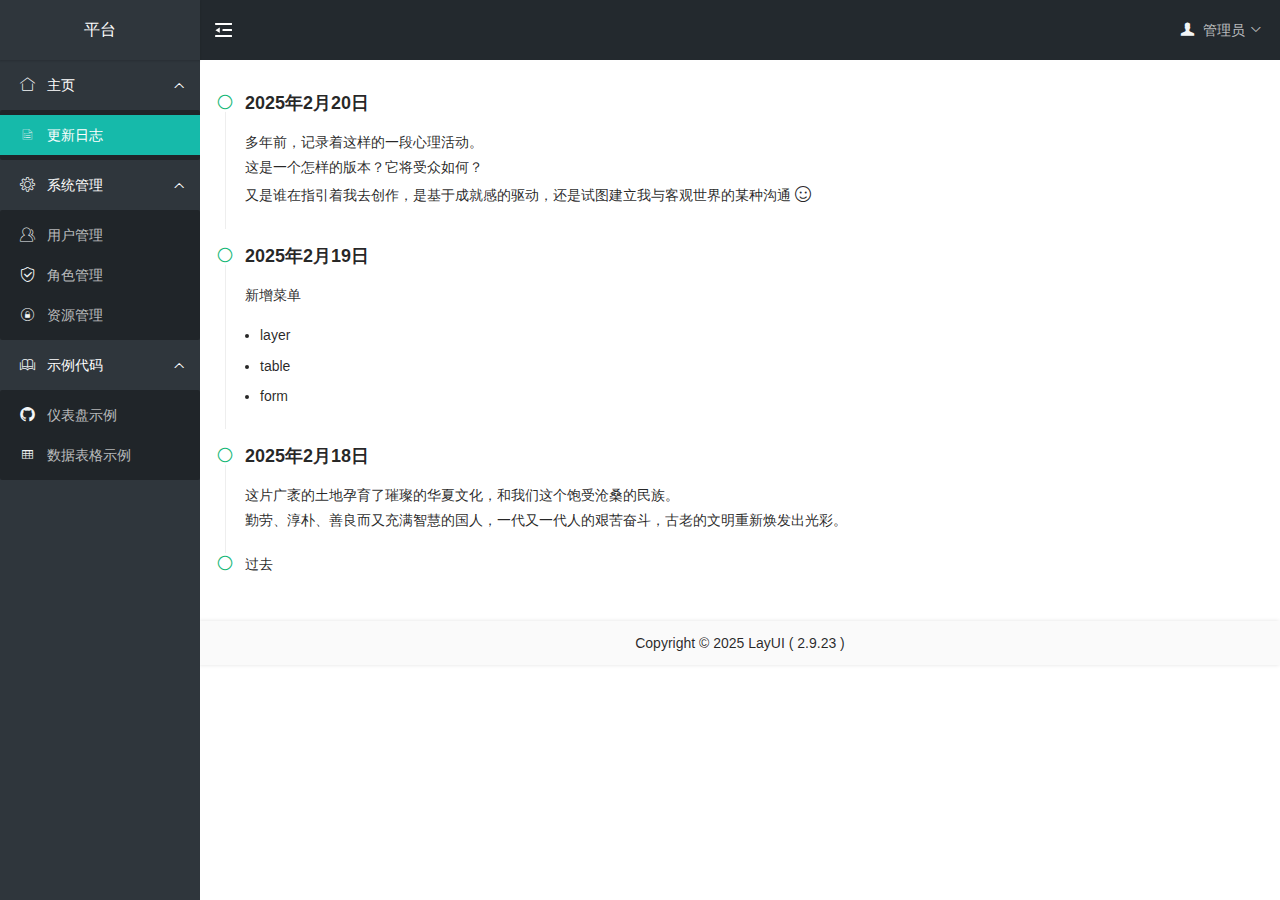
==== commit 6686fdd7: "[修改] 菜单管理" ====
--- a/index.html
+++ b/index.html
@@ -54,7 +54,7 @@
 
     <script>
         layui.config({
-            version: '2025.2.22', // 用于更新模块缓存
+            version: new Date().toISOString().split('T')[0].replace(/-/g, '.'), // 用于更新模块缓存(yyyy.MM.dd)
             base: 'modules/' // 设定扩展模块的所在目录
         });
 
